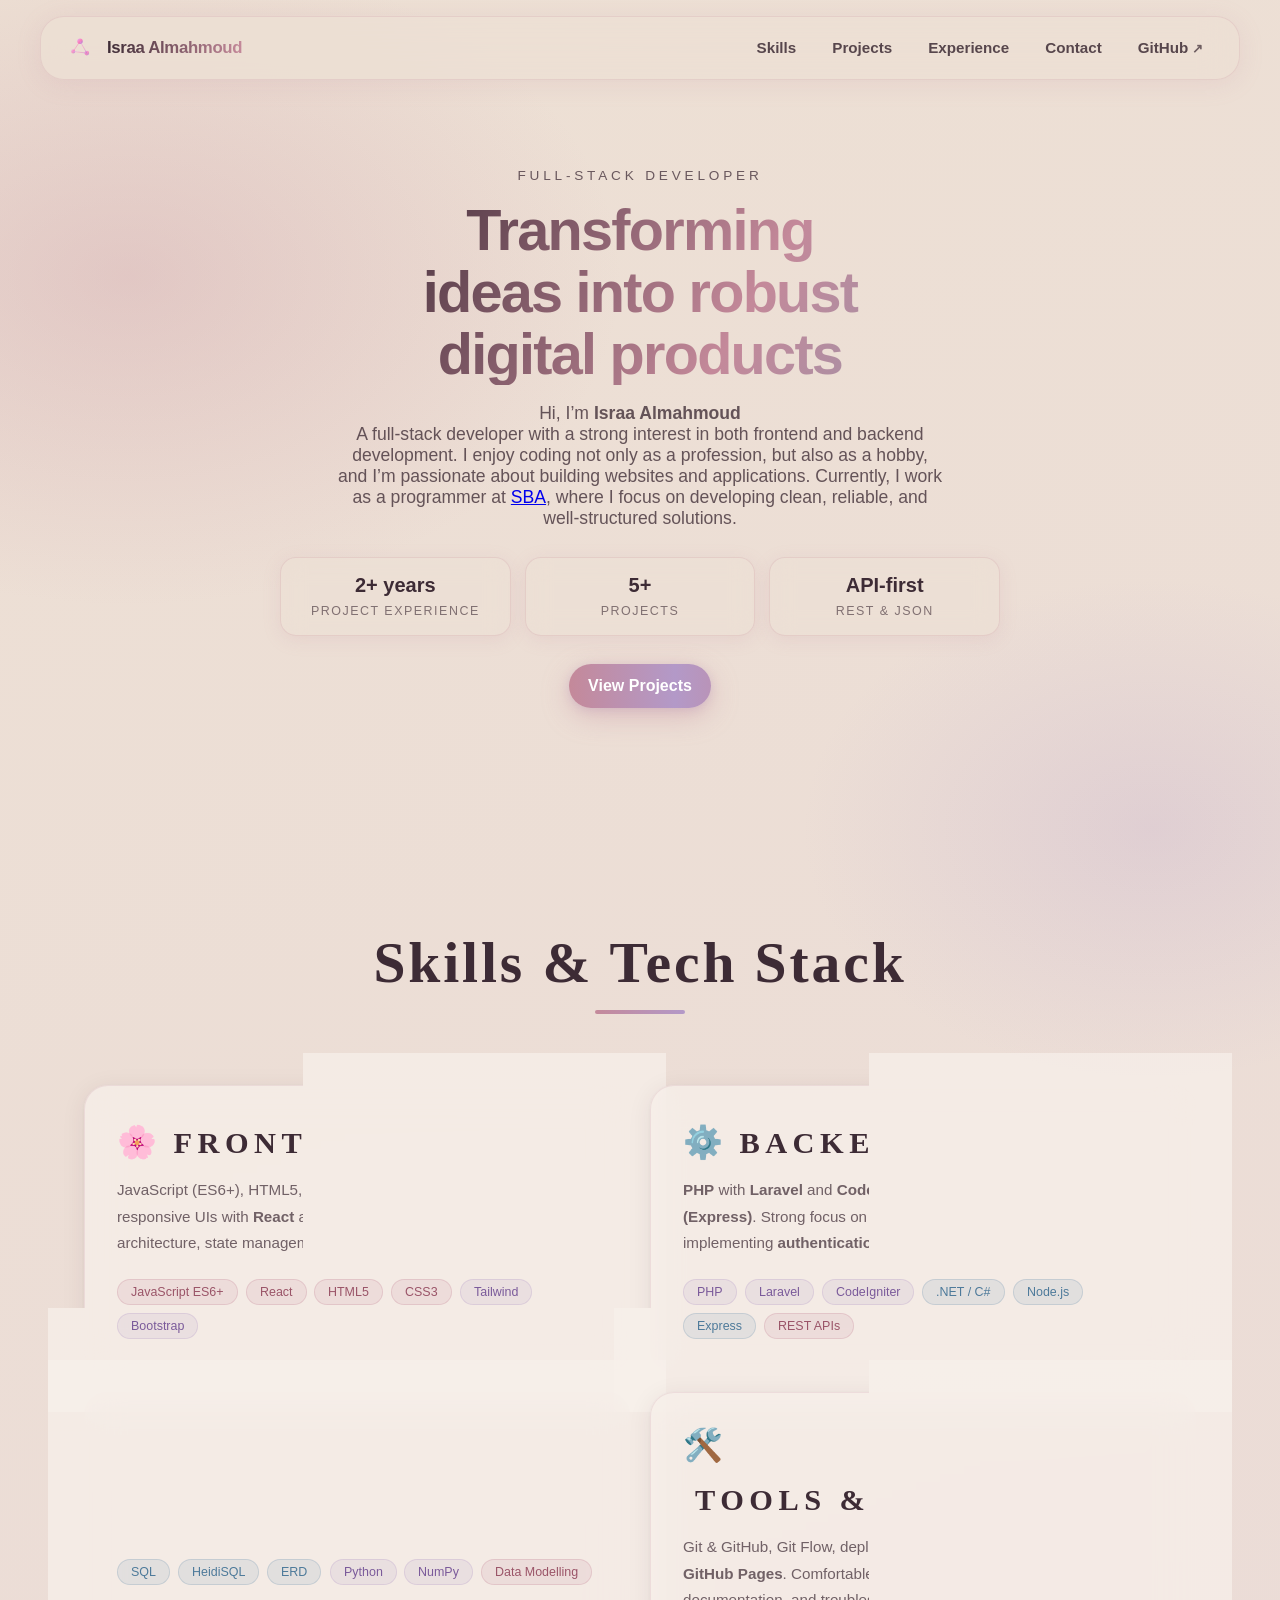
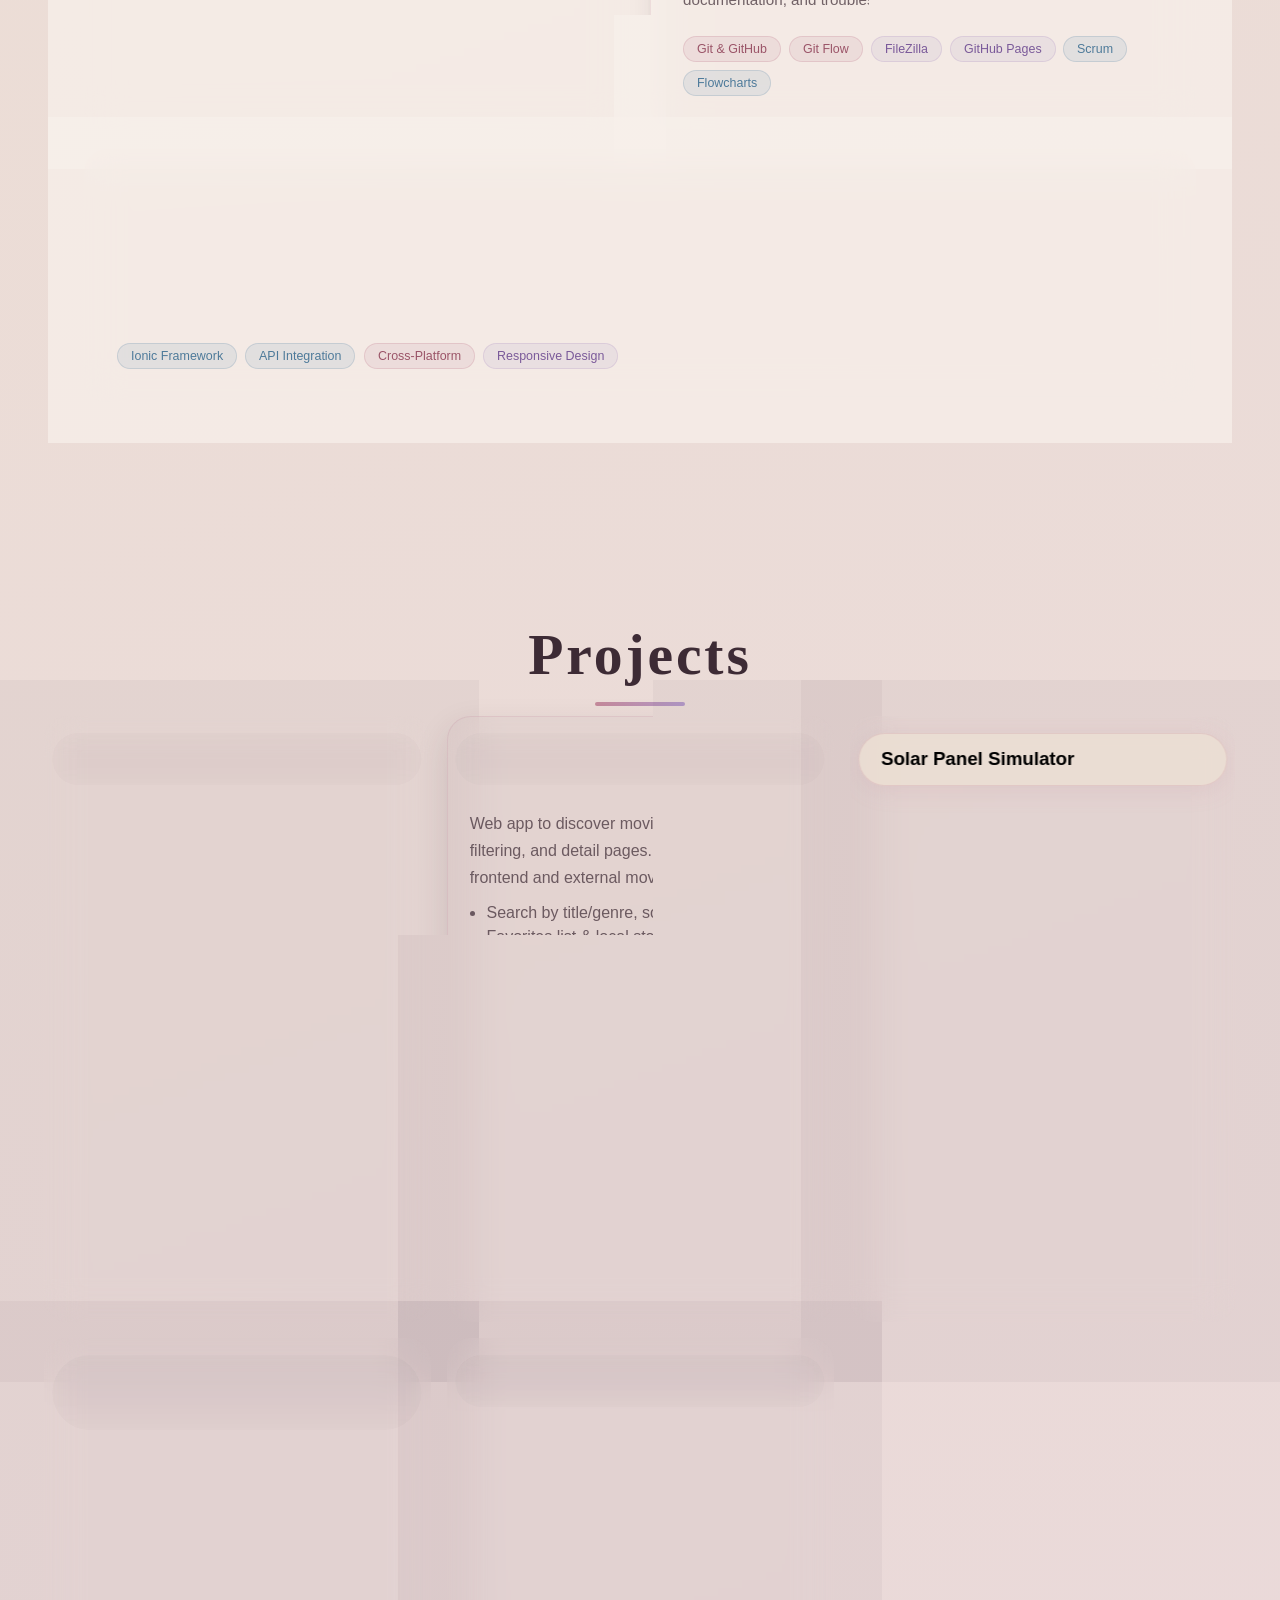
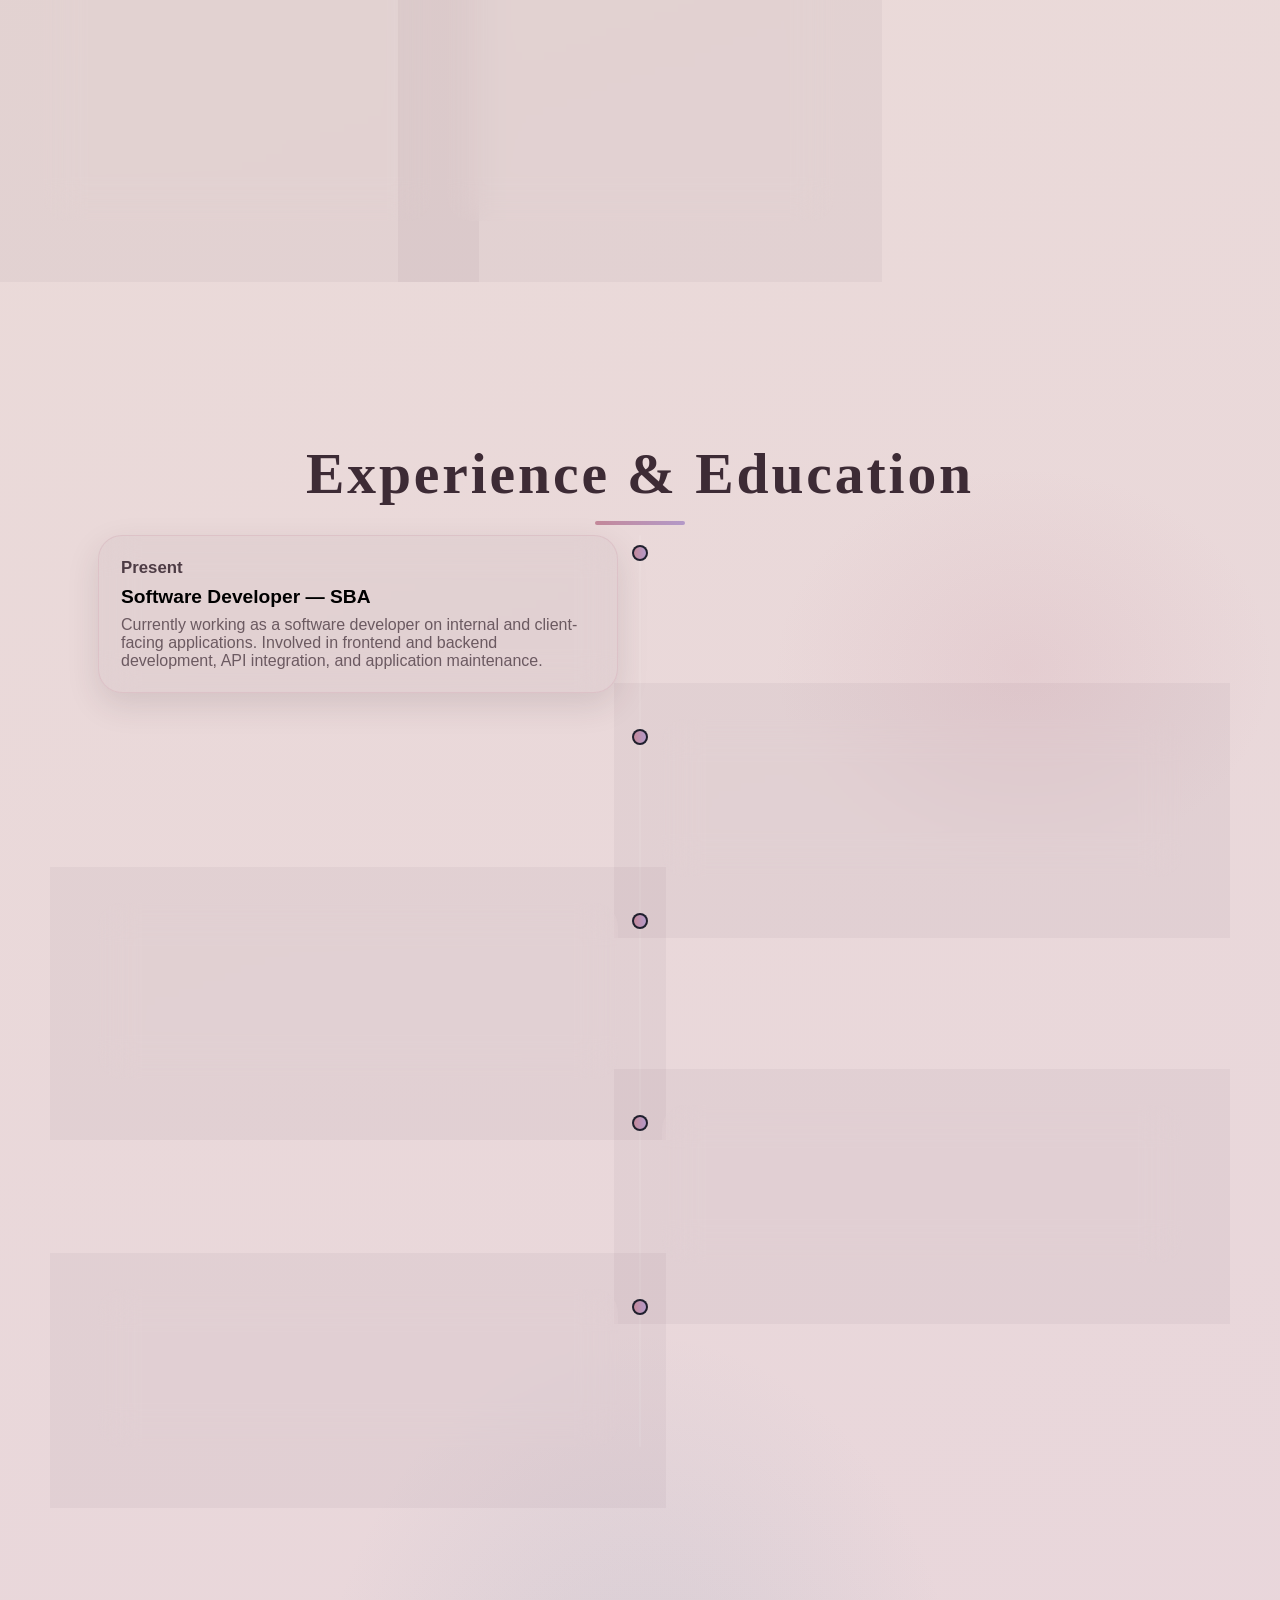
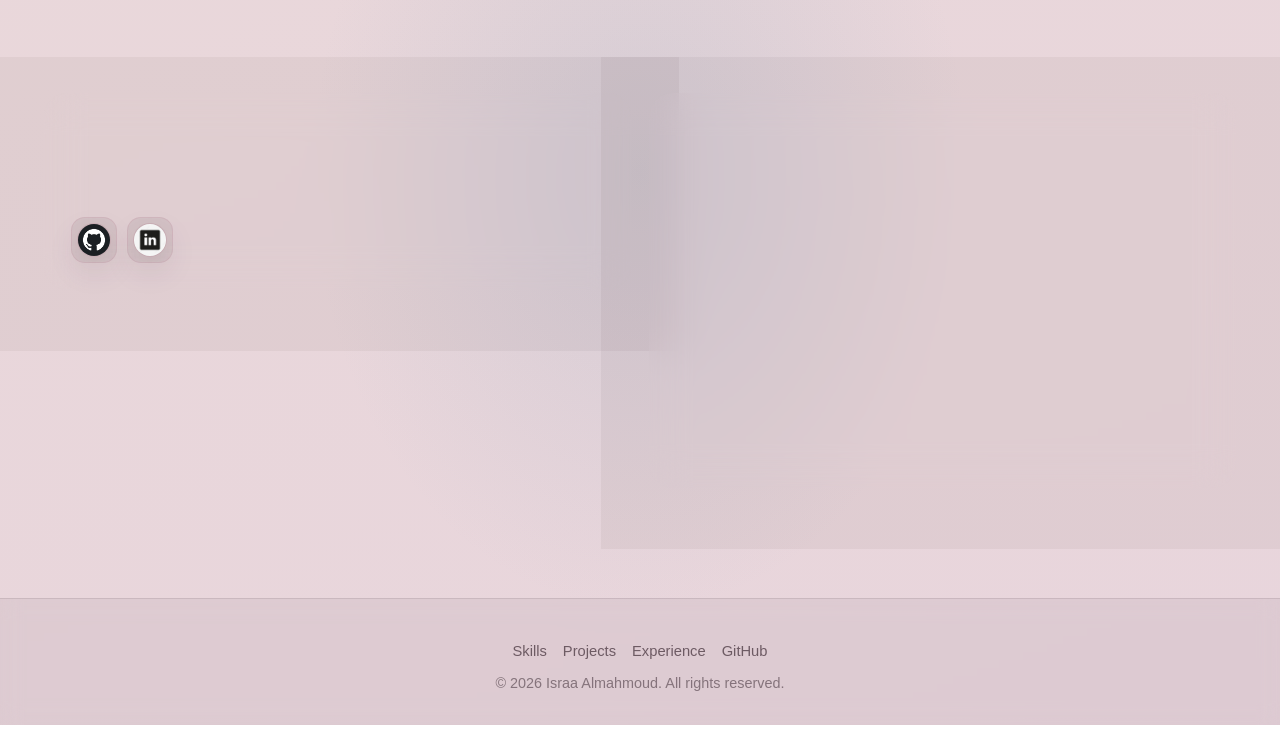
==== index.html @ 3bc42383 "Refactor code structure for improved readability and maintainability" ====
<!DOCTYPE html>
<html lang="en">

<head>
	<meta charset="UTF-8" />
	<meta name="viewport" content="width=device-width, initial-scale=1.0" />
	<title>Israa Almahmoud — Full‑Stack Developer</title>
	<link rel="preconnect" href="https://fonts.googleapis.com">
	<link rel="preconnect" href="https://fonts.gstatic.com" crossorigin>
	<link href="https://fonts.googleapis.com/css2?family=Inter:wght@300;400;500;600;700;800&display=swap"
		rel="stylesheet" />
	<!-- Reuse existing style and scripts -->
	<link href="style.css" rel="stylesheet" />
</head>

<body>
	<!-- Background effects from template -->
	<div class="neural-background"></div>
	<div class="geometric-shapes">
		<div class="shape"></div>
		<div class="shape"></div>
		<div class="shape"></div>
		<div class="shape"></div>
	</div>
	<div class="neural-lines">
		<div class="neural-line"></div>
		<div class="neural-line"></div>
		<div class="neural-line"></div>
	</div>

	<!-- Header -->
	<header class="glass">
		<nav>
			<a href="#home" class="logo">
				<svg class="logo-icon" viewBox="0 0 100 100" xmlns="http://www.w3.org/2000/svg" aria-hidden="true">
					<defs>
						<linearGradient id="logoGradient" x1="0%" y1="0%" x2="100%" y2="100%">
							<stop offset="0%" style="stop-color:#e0a3ff" />
							<stop offset="50%" style="stop-color:#ff69b4" />
							<stop offset="100%" style="stop-color:#9370db" />
						</linearGradient>
					</defs>
					<circle cx="50" cy="30" r="8" fill="url(#logoGradient)" opacity="0.8"></circle>
					<circle cx="30" cy="60" r="6" fill="url(#logoGradient)" opacity="0.6"></circle>
					<circle cx="70" cy="65" r="7" fill="url(#logoGradient)" opacity="0.7"></circle>
					<line x1="50" y1="30" x2="30" y2="60" stroke="url(#logoGradient)" stroke-width="2" opacity="0.6">
					</line>
					<line x1="50" y1="30" x2="70" y2="65" stroke="url(#logoGradient)" stroke-width="2" opacity="0.6">
					</line>
					<line x1="30" y1="60" x2="70" y2="65" stroke="url(#logoGradient)" stroke-width="2" opacity="0.6">
					</line>
				</svg>
				<span>Israa Almahmoud</span>
			</a>
			<ul class="nav-links">
				<li><a href="#skills">Skills</a></li>
				<li><a href="#projects">Projects</a></li>
				<li><a href="#experience">Experience</a></li>
				<li><a href="#contact">Contact</a></li>
				<li><a href="https://github.com/isravx0" target="_blank" class="external-link" rel="noopener">GitHub</a>
				</li>
			</ul>
			<div class="mobile-menu-toggle" aria-label="Open mobile navigation" role="button" tabindex="0">
				<div class="hamburger-line"></div>
				<div class="hamburger-line"></div>
				<div class="hamburger-line"></div>
			</div>
		</nav>
		<div class="mobile-nav" role="dialog" aria-label="Mobile navigation">
			<a href="#skills">Skills</a>
			<a href="#projects">Projects</a>
			<a href="#experience">Experience</a>
			<a href="#contact">Contact</a>
			<a href="https://github.com/isravx0" target="_blank" class="external-link" rel="noopener">GitHub</a>
		</div>
	</header>

	<!-- Hero -->
	<section class="hero" id="home">
		<div class="hero-content">
			<div class="hero-subtitle">Full‑Stack Developer</div>
			<h1>Transforming ideas into robust digital products</h1>
			<div class="hero-description">
				<p>
					Hi, I’m <strong>Israa Almahmoud</strong><br>
					A full-stack developer with a strong interest in both frontend and backend development.
					I enjoy coding not only as a profession, but also as a hobby, and I’m passionate about building
					websites and applications.
					Currently, I work as a programmer at
					<a href="https://site.sba.nl/" target="_blank" rel="noopener noreferrer">SBA</a>,
					where I focus on developing clean, reliable, and well-structured solutions.

				</p>
			</div>
			<div class="hero-stats" aria-label="Key stats">
				<div class="hero-stat">
					<span class="hero-stat-number">2+ years</span>
					<span class="hero-stat-label">Project experience</span>
				</div>
				<div class="hero-stat">
					<span class="hero-stat-number">5+</span>
					<span class="hero-stat-label">Projects</span>
				</div>
				<div class="hero-stat">
					<span class="hero-stat-number">API‑first</span>
					<span class="hero-stat-label">REST & JSON</span>
				</div>
			</div>
			<div class="cta-buttons">
				<a href="#projects" class="cta-button">View Projects</a>
			</div>
		</div>
	</section>

	<!-- Skills -->
	<section class="features" id="skills">
		<div class="features-container">
			<h2 class="section-title">Skills & Tech Stack</em></h2>
			<span class="title-line"></span>

			<div class="skills-grid">
				<!-- Frontend -->
				<div class="skill-card span-6 card-rose">
					<div class="card-icon">🌸</div>
					<h3 class="card-label label-rose">Frontend</h3>
					<p>
						JavaScript (ES6+), HTML5, CSS3, <strong>Tailwind</strong>, <strong>Bootstrap</strong>.
						Building responsive UIs with <strong>React</strong> and working with component-based architecture,
						state management, accessibility, and performance.
					</p>
					<div class="tags">
						<span class="tag tag-rose">JavaScript ES6+</span>
						<span class="tag tag-rose">React</span>
						<span class="tag tag-rose">HTML5</span>
						<span class="tag tag-rose">CSS3</span>
						<span class="tag tag-orchid">Tailwind</span>
						<span class="tag tag-orchid">Bootstrap</span>
					</div>
				</div>

				<!-- Backend -->
				<div class="skill-card span-6 card-orchid">
					<div class="card-icon">⚙️</div>
					<h3 class="card-label label-orchid">Backend</h3>
					<p>
						<strong>PHP</strong> with <strong>Laravel</strong> and <strong>CodeIgniter</strong>, plus <strong>.NET / C#</strong> and <strong>Node.js (Express)</strong>.
						Strong focus on <strong>OOP</strong>, building <strong>REST APIs</strong>, and implementing
						<strong>authentication & authorization</strong>.
					</p>
					<div class="tags">
						<span class="tag tag-orchid">PHP</span>
						<span class="tag tag-orchid">Laravel</span>
						<span class="tag tag-orchid">CodeIgniter</span>
						<span class="tag tag-denim">.NET / C#</span>
						<span class="tag tag-denim">Node.js</span>
						<span class="tag tag-denim">Express</span>
						<span class="tag tag-rose">REST APIs</span>
					</div>
				</div>

				<!-- Data & Databases -->
				<div class="skill-card span-6 card-denim">
					<div class="card-icon">🗄️</div>
					<h3 class="card-label label-denim">Data & Databases</h3>
					<p>
						<strong>SQL</strong> (with HeidiSQL), database design, migrations, and <strong>data modeling</strong>
						(including <strong>ERD</strong>). Data analysis using <strong>Python</strong> and <strong>NumPy</strong>.
					</p>
					<div class="tags">
						<span class="tag tag-denim">SQL</span>
						<span class="tag tag-denim">HeidiSQL</span>
						<span class="tag tag-denim">ERD</span>
						<span class="tag tag-orchid">Python</span>
						<span class="tag tag-orchid">NumPy</span>
						<span class="tag tag-rose">Data Modelling</span>
					</div>
				</div>

				<!-- Tools & Workflow -->
				<div class="skill-card span-6 card-mix">
					<div class="card-icon">🛠️</div>
					<h3 class="card-label label-mix">Tools & Workflow</h3>
					<p>
						Git & GitHub, Git Flow, deployment with <strong>FileZilla</strong>, and hosting via <strong>GitHub Pages</strong>.
						Comfortable with <strong>Scrum</strong>, creating <strong>flowcharts</strong>, documentation, and troubleshooting.
					</p>
					<div class="tags">
						<span class="tag tag-rose">Git & GitHub</span>
						<span class="tag tag-rose">Git Flow</span>
						<span class="tag tag-orchid">FileZilla</span>
						<span class="tag tag-orchid">GitHub Pages</span>
						<span class="tag tag-denim">Scrum</span>
						<span class="tag tag-denim">Flowcharts</span>
					</div>
				</div>

				<!-- Mobile — full width -->
				<div class="skill-card wide">
					<div class="card-stripe"></div>
					<div class="wide-inner">
						<div class="wide-text">
							<div class="card-icon">📱</div>
							<h3 class="card-label label-teal">Mobile</h3>
							<p>Delivering smooth, responsive mobile experiences with Ionic — bridging web technologies
								to native-feeling apps with full API integration.</p>
							<div class="tags">
								<span class="tag tag-denim">Ionic Framework</span>
								<span class="tag tag-denim">API Integration</span>
								<span class="tag tag-rose">Cross-Platform</span>
								<span class="tag tag-orchid">Responsive Design</span>
							</div>
						</div>
						<div class="wide-visual">
							<div class="platform-badge"><span>📱</span>iOS</div>
							<div class="platform-badge"><span>🤖</span>Android</div>
							<div class="platform-badge"><span>🌐</span>Web</div>
						</div>
					</div>
				</div>
			</div>
		</div>
	</section>


	<!-- Projects -->
	<section class="projects" id="projects">
		<h2 class="section-title">Projects</h2>

		<div class="projects-grid">
			<!-- Personal Finance Tracker Application -->
			<article class="project-card glass">
				<header class="project-header">
					<h3 class="project-title">Mintly – Personal Finance Tracker</h3>
				</header>

				<p class="project-summary">
					Full-stack personal finance web application that helps users track income and expenses, analyze
					financial behavior, and visualize insights through interactive dashboards.
				</p>

				<ul class="project-highlights">
					<li>Financial analysis engine calculating expenses, savings, and balance with smart advice</li>
					<li>Interactive dashboard with charts (income vs expenses, breakdowns, trends)</li>
					<li>Transaction tracking system for real-time income and expense management</li>
					<li>History view with filtering and financial summaries</li>
				</ul>

				<div class="project-tech">
					<span>Vue.js</span>
					<span>Bootstrap</span>
					<span>CodeIgniter 4</span>
					<span>PHP</span>
					<span>MySQL</span>
				</div>

				<div class="project-actions">
					<a class="btn" href="https://github.com/isravx0/Personal-finance-tracker-backend" target="_blank"
						rel="noopener">View Backend on GitHub</a>
					<a class="btn" href="https://github.com/isravx0/Personal-finance-tracker-frontend" target="_blank"
						rel="noopener">View Frontend on GitHub</a>
				</div>
			</article>
			<!-- Movies Application -->
			<article class="project-card glass">
				<header class="project-header">
					<h3 class="project-title">Movies Application</h3>
				</header>
				<p class="project-summary">
					Web app to discover movies with search, filtering, and detail pages. Built with a modern frontend
					and external movie API.
				</p>
				<ul class="project-highlights">
					<li>Search by title/genre, sort by popularity/year</li>
					<li>Favorites list & local storage</li>
					<li>Responsive design and fast client‑side routing</li>
				</ul>
				<div class="project-tech">
					<span>React</span><span>Vue
						(variant)</span><span>JavaScript</span><span>CSS/Bootstrap</span><span>REST API</span>
				</div>
				<div class="project-actions">
					<a class="btn" href="https://github.com/isravx0/movie-application" target="_blank"
						rel="noopener">View on GitHub</a>
				</div>
			</article>

			<!-- Solar Panel Simulator -->
			<article class="project-card glass">
				<header class="project-header">
					<h3 class="project-title">Solar Panel Simulator</h3>
				</header>
				<p class="project-summary">
					Simulation tool estimating solar energy output and consumption based on number of panels, tilt
					angle, and location. Provides yearly estimation and break‑even point.
				</p>
				<ul class="project-highlights">
					<li>Interactive input & real‑time calculation</li>
					<li>Charts with monthly output</li>
					<li>Export results to CSV</li>
				</ul>
				<div class="project-tech">
					<span>Laravel</span><span>PHP</span><span>MySQL</span><span>Charting</span><span>REST API</span>
				</div>
				<div class="project-actions">
					<a class="btn" href="https://github.com/isravx0/solar-simulator" target="_blank" rel="noopener">View
						on GitHub</a>
				</div>
				<p class="project-note"><strong>Note:</strong> this is an estimation (not 100% accurate).</p>
			</article>

			<!-- Ionic To-Do & Habits (EN/NL/AR) — In progress -->
			<article class="project-card glass">
				<header class="project-header">
					<h3 class="project-title">Ionic To-Do & Habits App (EN/NL/AR) — In progress</h3>
				</header>

				<p class="project-summary">
					<strong>EN:</strong> A mobile app to manage tasks and build habits, with multilingual support
					(English, Dutch, Arabic). <em>Still under development.</em><br>
					<strong>NL:</strong> Een mobiele app om taken te beheren en gewoontes op te bouwen, met meertalige
					ondersteuning (Engels, Nederlands, Arabisch). <em>Nog in ontwikkeling.</em>
				</p>

				<ul class="project-highlights">
					<li>To-do lists + habit tracking</li>
					<li>Multilingual UI (EN / NL / AR)</li>
					<li>Clean, mobile-first UX (work in progress)</li>
				</ul>

				<div class="project-tech">
					<span>Ionic</span><span>TypeScript</span><span>i18n</span><span>Mobile</span>
				</div>

				<div class="project-actions">
					<a class="btn" href="https://github.com/isravx0/daily-tasks" target="_blank"
						rel="noopener">Repository</a>
				</div>
			</article>


			<!-- More Work -->
			<article class="project-card glass">
				<header class="project-header">
					<h3 class="project-title">More Projects</h3>
				</header>
				<p class="project-summary">Check out additional repositories, experiments, and proof‑of‑concepts.</p>
				<div class="project-actions">
					<a class="btn" href="https://github.com/isravx0" target="_blank" rel="noopener">Visit my GitHub</a>
				</div>
			</article>
		</div>
	</section>

	<!-- Experience & Education -->
	<section class="timeline" id="experience">
		<h2 class="section-title">Experience & Education</h2>

		<div class="timeline-container">
			<div class="timeline-line"></div>

			<!-- Current job -->
			<div class="timeline-item">
				<div class="timeline-content glass">
					<div class="timeline-year">Present</div>
					<h4>Software Developer — SBA</h4>
					<p>
						Currently working as a software developer on internal and client-facing applications.
						Involved in frontend and backend development, API integration, and application maintenance.
					</p>
				</div>
				<div class="timeline-dot"></div>
			</div>

			<!-- Current study -->
			<div class="timeline-item">
				<div class="timeline-content glass">
					<div class="timeline-year">2025 — Present</div>
					<h4>Business IT & Management (BIM)</h4>
					<p>
						First-year student at a University of Applied Sciences in Rotterdam.
						Focused on IT strategy, business processes, data, and stakeholder management.
					</p>
				</div>
				<div class="timeline-dot"></div>
			</div>

			<!-- MBO education -->
			<div class="timeline-item">
				<div class="timeline-content glass">
					<div class="timeline-year">Secondary Vocational Education (MBO)</div>
					<h4>Software Development</h4>
					<p>
						Completed a Secondary Vocational Education (MBO) program in Software Development.
						Developed a strong foundation in programming, databases, object-oriented development,
						and web technologies.
					</p>
				</div>
				<div class="timeline-dot"></div>
			</div>

			<!-- Graduation internship during MBO -->
			<div class="timeline-item">
				<div class="timeline-content glass">
					<div class="timeline-year">Graduation Internship (MBO)</div>
					<h4>Software Developer — SBA</h4>
					<p>
						Graduation internship completed as part of the MBO program.
						Focused on full-stack development, including requirements analysis,
						data modeling, implementation, and delivery.
					</p>
				</div>
				<div class="timeline-dot"></div>
			</div>

			<!-- Internship during MBO -->
			<div class="timeline-item">
				<div class="timeline-content glass">
					<div class="timeline-year">Internship (MBO)</div>
					<h4>Software Developer — The Do Good Only Company</h4>
					<p>
						Internship completed as part of the MBO program.
						Worked on web development tasks across frontend and backend,
						while gaining experience with agile workflows and team collaboration.
					</p>
				</div>
				<div class="timeline-dot"></div>
			</div>

		</div>
	</section>




	<!-- Contact -->
	<section class="contact" id="contact">
		<div class="contact-container">
			<div class="contact-info glass">
				<h3>Get in Touch</h3>
				<p>
					Questions or inquiries? You can reach me via the form or through the following channels:
				</p>
				<div class="social-links">
					<a href="https://github.com/isravx0" target="_blank" rel="noopener" class="glass"
						aria-label="GitHub">
						<img class="logo-icon glass" src="images/github.png" alt="GitHub" />
					</a>
					<a href="https://www.linkedin.com/in/israa-almahmoud/" target="_blank" rel="noopener" class="glass"
						aria-label="LinkedIn">
						<img class="logo-icon glass" src="images/linkedin.jpg" alt="LinkedIn" />
					</a>
				</div>
			</div>

			<form id="contact-form" class="contact-form glass" action="https://formspree.io/f/mnngnoqn" method="POST">
				<div class="form-group">
					<input type="text" name="name" placeholder="Name" required />
				</div>
				<div class="form-group">
					<input type="email" name="email" placeholder="Email" required />
				</div>
				<div class="form-group">
					<input type="text" name="subject" placeholder="Subject" required />
				</div>
				<div class="form-group">
					<textarea name="message" rows="5" placeholder="Message" required></textarea>
				</div>

				<!-- Hidden field for custom subject -->
				<input type="hidden" name="_subject" value="New message from portfolio site" />

				<button type="submit" class="submit-btn">SEND MESSAGE</button>
			</form>
		</div>
	</section>

	<footer>
		<div class="footer-content">
			<div class="footer-links">
				<a href="#skills">Skills</a>
				<a href="#projects">Projects</a>
				<a href="#experience">Experience</a>
				<a href="https://github.com/isravx0" target="_blank" rel="noopener">GitHub</a>
			</div>
			<div class="footer-copyright">
				<p>&copy; <span id="year"></span> Israa Almahmoud. All rights reserved.</p>
			</div>
		</div>
	</footer>

	<script>
		// current year in footer
		document.addEventListener('DOMContentLoaded', () => {
			const y = document.getElementById('year');
			if (y) y.textContent = new Date().getFullYear();
		});

	</script>
	<script src="scripts.js"></script>
</body>

</html>
---- style.css ----
:root {
	--bg: #EDE0D4;
	--bg-2: #E8C9C1;
	--surface: rgba(61, 43, 53, .05);
	--surface-2: rgba(61, 43, 53, .08);
	--border: rgba(61, 43, 53, .14);

	--text: #3D2B35;
	--muted: #7A6870;

	--brand: #C4899A;
	/* Muted Rose */
	--brand-2: #B399C8;
	/* Soft Orchid */
	--accent: #7A9BB5;
	/* Soft Denim */

	/* Responsive radii */
	--radius: clamp(14px, 2vw, 18px);
	--radius-lg: clamp(18px, 2.6vw, 24px);

	--shadow: 0 18px 60px rgba(61, 43, 53, .18);
	--shadow-soft: 0 12px 32px rgba(61, 43, 53, .13);

	--max: 1200px;

	/* Responsive layout helpers */
	--pad: clamp(16px, 3vw, 24px);
	--section-y: clamp(72px, 10vw, 110px);
	--header-h: clamp(64px, 9vw, 86px);
}

/* Reset */
* {
	margin: 0;
	padding: 0;
	box-sizing: border-box;
}

html {
	scroll-behavior: smooth;
}

/* Turn off the heavy background effects (keep elements but hide them) */
.neural-background,
.geometric-shapes,
.neural-lines {
	display: none !important;
}

/* Focus */
:focus-visible {
	outline: 2px solid rgba(122, 155, 181, .9);
	outline-offset: 3px;
	border-radius: 10px;
}

/* Selection */
::selection {
	background: rgba(122, 155, 181, .22);
}

/* Utilities */
.section-title {
	text-align: center;
	font-size: clamp(2rem, 4.5vw, 3rem);
	line-height: 1.15;
	letter-spacing: -0.02em;
	margin: 0 auto clamp(34px, 6vw, 56px);
	color: var(--text);
	max-width: 24ch;
}

.section-title::after {
	content: "";
	display: block;
	width: 72px;
	height: 3px;
	border-radius: 999px;
	margin: 14px auto 0;
	background: linear-gradient(90deg, var(--brand), var(--brand-2));
	opacity: .9;
}

/* Glass -> calmer */
.glass {
	background: var(--surface);
	border: 1px solid var(--border);
	border-radius: var(--radius-lg);
	box-shadow: var(--shadow-soft);
	backdrop-filter: blur(14px);
}

.glass-strong {
	background: var(--surface-2);
	border: 1px solid rgba(255, 255, 255, .16);
	border-radius: var(--radius-lg);
	box-shadow: var(--shadow);
	backdrop-filter: blur(18px);
}

/* Header */
header {
	position: fixed;
	top: 16px;
	left: 50%;
	transform: translateX(-50%);
	z-index: 100;
	width: min(96%, var(--max));
	padding: clamp(10px, 2vw, 14px) clamp(12px, 3vw, 22px);
	border-radius: 999px;
	background: rgba(237, 224, 212, .82);
	border: 1px solid rgba(61, 43, 53, .12);
	backdrop-filter: blur(16px);
	box-shadow: 0 10px 30px rgba(61, 43, 53, .13);
	transition: transform .2s ease, background .2s ease, border-color .2s ease;
}

header.scrolled {
	background: rgba(237, 224, 212, .92);
	border-color: rgba(255, 255, 255, .14);
}

nav {
	display: flex;
	align-items: center;
	justify-content: space-between;
	gap: 16px;
}

.logo {
	display: flex;
	align-items: center;
	gap: 10px;
	text-decoration: none;
	color: var(--text);
	font-weight: 800;
	letter-spacing: -0.02em;
	font-size: 1.05rem;

	min-width: 0;
	max-width: 60vw;
}

.logo span {
	background: linear-gradient(90deg, var(--text), rgba(61, 43, 53, .82));
	-webkit-background-clip: text;
	background-clip: text;
	-webkit-text-fill-color: transparent;

	display: inline-block;
	max-width: 52vw;
	overflow: hidden;
	text-overflow: ellipsis;
	white-space: nowrap;
}

.logo-icon {
	width: 34px;
	height: 34px;
	filter: none;
}

/* Desktop nav */
.nav-links {
	list-style: none;
	display: flex;
	align-items: center;
	gap: 8px;
}

.nav-links a {
	text-decoration: none;
	color: rgba(61, 43, 53, .85);
	font-weight: 600;
	font-size: .95rem;
	padding: 10px 14px;
	border-radius: 999px;
	transition: background .18s ease, color .18s ease, transform .18s ease;
}

.nav-links a:hover {
	background: rgba(61, 43, 53, .05);
	color: var(--text);
	transform: translateY(-1px);
}

.nav-links a.active {
	background: rgba(196, 137, 154, .22);
	color: var(--text);
	border: 1px solid rgba(196, 137, 154, .22);
}

.nav-links a.external-link::after {
	content: " ↗";
	font-size: .85em;
	opacity: .85;
}

/* Mobile menu */
.mobile-menu-toggle {
	display: none;
	flex-direction: column;
	gap: 5px;
	cursor: pointer;
	padding: 10px;
	border-radius: 12px;
	background: rgba(61, 43, 53, .05);
	border: 1px solid rgba(61, 43, 53, .12);
}

.hamburger-line {
	width: 24px;
	height: 2px;
	border-radius: 999px;
	background: rgba(61, 43, 53, .9);
	transition: transform .2s ease, opacity .2s ease;
}

.mobile-menu-toggle.active .hamburger-line:nth-child(1) {
	transform: rotate(45deg) translate(6px, 6px);
}

.mobile-menu-toggle.active .hamburger-line:nth-child(2) {
	opacity: 0;
}

.mobile-menu-toggle.active .hamburger-line:nth-child(3) {
	transform: rotate(-45deg) translate(6px, -6px);
}

.mobile-nav {
	position: fixed;
	top: calc(var(--header-h) + 26px);
	left: 50%;
	transform: translateX(-50%);
	width: min(92%, 420px);
	display: none;
	flex-direction: column;
	gap: 10px;
	padding: 16px;
	background: rgba(237, 224, 212, .95);
	border: 1px solid rgba(255, 255, 255, .12);
	border-radius: 18px;
	box-shadow: var(--shadow);
	backdrop-filter: blur(18px);

	max-height: calc(100vh - (var(--header-h) + 46px));
	overflow: auto;
}

.mobile-nav.active {
	display: flex;
}

.mobile-nav a {
	text-decoration: none;
	color: rgba(61, 43, 53, .9);
	font-weight: 650;
	padding: 12px 14px;
	border-radius: 14px;
	background: rgba(61, 43, 53, .04);
	border: 1px solid rgba(61, 43, 53, .07);
}

.mobile-nav a:hover {
	background: rgba(61, 43, 53, .07);
}

.mobile-nav a.active {
	background: rgba(196, 137, 154, .18);
	border-color: rgba(196, 137, 154, .22);
}

/* Hero */
.hero {
	min-height: min(92vh, 820px);
	display: flex;
	align-items: center;
	justify-content: center;
	text-align: center;
	padding: calc(var(--header-h) + 28px) var(--pad) clamp(44px, 6vw, 60px);
}

.hero-content {
	max-width: 980px;
	margin: 0 auto;
	padding: 0;
}

.hero-subtitle {
	display: inline-block;
	font-size: .85rem;
	letter-spacing: .28em;
	text-transform: uppercase;
	color: rgba(61, 43, 53, .75);
	margin-bottom: 16px;
}

.hero-subtitle::before,
.hero-subtitle::after {
	display: none;
}

.hero h1 {
	font-size: clamp(2.1rem, 6vw, 3.6rem);
	line-height: 1.08;
	letter-spacing: -0.03em;
	margin-bottom: 18px;
	background: linear-gradient(90deg, var(--text), rgba(61, 43, 53, .78));
	-webkit-background-clip: text;
	background-clip: text;
	-webkit-text-fill-color: transparent;
}

.hero-description {
	max-width: 68ch;
	margin: 0 auto 28px;
}

.hero-description p {
	color: rgba(61, 43, 53, .78);
	font-size: clamp(1rem, 1.6vw, 1.1rem);
	font-weight: 400;
}

.hero-stats {
	display: grid;
	grid-template-columns: repeat(auto-fit, minmax(min(180px, 100%), 1fr));
	gap: 14px;
	max-width: 720px;
	margin: 26px auto 28px;
}

.hero-stat {
	padding: 16px 14px;
	border-radius: 16px;
	background: rgba(61, 43, 53, .04);
	border: 1px solid rgba(61, 43, 53, .12);
}

.hero-stat-number {
	display: block;
	font-size: 1.2rem;
	font-weight: 800;
	color: var(--text);
	margin-bottom: 4px;
}

.hero-stat-label {
	font-size: .78rem;
	letter-spacing: .12em;
	text-transform: uppercase;
	color: rgba(61, 43, 53, .62);
}

.cta-buttons {
	display: flex;
	justify-content: center;
	gap: clamp(10px, 2.2vw, 12px);
	flex-wrap: wrap;
	margin-top: 10px;
}

/* Buttons */
.cta-button,
.btn {
	display: inline-flex;
	align-items: center;
	justify-content: center;
	gap: .5rem;
	padding: clamp(11px, 2.2vw, 12px) clamp(14px, 3vw, 18px);
	border-radius: 999px;
	text-decoration: none;
	font-weight: 750;
	font-size: clamp(.92rem, 1.6vw, 1rem);
	transition: transform .18s ease, background .18s ease, border-color .18s ease, box-shadow .18s ease;
	border: 1px solid transparent;
}

.cta-button {
	background: linear-gradient(90deg, var(--brand), var(--brand-2));
	color: #fff;
	box-shadow: 0 12px 26px rgba(196, 137, 154, .18);
}

.cta-button:hover {
	transform: translateY(-2px);
	box-shadow: 0 18px 34px rgba(196, 137, 154, .25);
}

.cta-button.secondary {
	background: transparent;
	color: rgba(61, 43, 53, .92);
	border-color: rgba(255, 255, 255, .18);
}

.cta-button.secondary:hover {
	transform: translateY(-2px);
	background: rgba(61, 43, 53, .05);
	border-color: rgba(255, 255, 255, .22);
}

/* Sections spacing */
.features,
.projects,
.timeline,
.contact {
	padding: var(--section-y) 0;
	scroll-margin-top: calc(var(--header-h) + 40px);
}

/* Containers (consistent padding) */
.features-container {
	width: min(100%, calc(var(--max) + 40px));
	margin: 0 auto;
	padding: 0 var(--pad);
}

.projects-grid {
	width: min(100%, calc(var(--max) + 40px));
	margin: 0 auto;
	padding: 0 var(--pad);
}

.timeline-container {
	width: min(100%, calc(var(--max) + 40px));
	margin: 0 auto;
	padding: 0 var(--pad);
	position: relative;
}

.contact-container {
	width: min(100%, calc(var(--max) + 40px));
	margin: 0 auto;
	padding: 0 var(--pad);
	display: grid;
	grid-template-columns: 1fr 1fr;
	gap: 18px;
	align-items: start;
}

.diagonal-grid {
	display: flex;
	flex-direction: column;
	gap: 22px;
}

/* Features */
.feature-row {
	display: grid;
	grid-template-columns: 1.1fr .9fr;
	gap: clamp(14px, 2.5vw, 18px);
	align-items: stretch;
}

.feature-row:nth-child(even) {
	grid-template-columns: .9fr 1.1fr;
}

.feature-content {
	padding: clamp(18px, 3vw, 26px);
	transform: none;
}

.feature-content:hover {
	transform: none;
	box-shadow: var(--shadow-soft);
}

.feature-icon {
	font-size: 2.2rem;
	margin-bottom: 12px;
	color: var(--text);
	-webkit-text-fill-color: initial;
	background: none;
}

.feature-content h3 {
	font-size: 1.45rem;
	margin-bottom: 10px;
	color: var(--text);
}

.feature-content p {
	color: rgba(61, 43, 53, .74);
	font-size: 1.02rem;
}

.feature-visual {
	border-radius: var(--radius-lg);
	overflow: hidden;
	min-height: 240px;
	background-size: cover;
	background-position: center;
	border: 1px solid rgba(61, 43, 53, .12);
}

.feature-visual::before {
	display: none;
}

/* Projects */
.projects {
	position: relative;
}

.projects-grid {
	display: grid;
	grid-template-columns: repeat(12, 1fr);
	gap: 16px;
}

.project-card {
	grid-column: span 12;
	overflow: hidden;
	padding: clamp(18px, 3vw, 22px);
	border-radius: var(--radius-lg);
	background: rgba(61, 43, 53, .04);
	border: 1px solid rgba(61, 43, 53, .12);
	box-shadow: var(--shadow-soft);
	transition: transform .18s ease, border-color .18s ease, box-shadow .18s ease;
}

.project-card:hover {
	transform: translateY(-4px);
	border-color: rgba(196, 137, 154, .22);
	box-shadow: var(--shadow);
}

@media (min-width: 720px) {
	.project-card {
		grid-column: span 6;
	}
}

@media (min-width: 1024px) {
	.project-card {
		grid-column: span 4;
	}
}

.project-header {
	flex-wrap: wrap;
	align-items: flex-start;
	gap: 10px 10px;
	min-width: 0;
}

.project-icon {
	font-size: 1.6rem;
}

.project-title {
	flex: 1 1 auto;
	min-width: 0;
	/* KEY for flex overflow */
	overflow-wrap: anywhere;
	/* breaks long words/strings */
	word-break: normal;
	hyphens: auto;
	line-height: 1.2;
}

.project-summary {
	margin: 10px 0 12px;
	margin-top: clamp(10px, 3vw, 16px);
	color: rgba(61, 43, 53, .72);
	line-height: 1.7;
	padding-top: 55px;
}

.project-highlights {
	margin: 0 0 12px 1.05rem;
	color: rgba(61, 43, 53, .74);
	display: grid;
	gap: 6px;
}

.project-tech {
	display: flex;
	flex-wrap: wrap;
	gap: 8px;
	margin: 10px 0 14px;
}

.project-tech span {
	font-size: .78rem;
	padding: 6px 10px;
	border-radius: 999px;
	background: rgba(196, 137, 154, .12);
	border: 1px solid rgba(196, 137, 154, .22);
	color: rgba(61, 43, 53, .86);
}

.project-actions {
	display: flex;
	gap: 10px;
	flex-wrap: wrap;
}

.btn {
	background: rgba(61, 43, 53, .05);
	border: 1px solid rgba(255, 255, 255, .12);
	color: rgba(61, 43, 53, .92);
	box-shadow: none;
}

.btn:hover {
	transform: translateY(-2px);
	background: rgba(61, 43, 53, .07);
	border-color: rgba(255, 255, 255, .16);
}

.project-note {
	margin-top: 10px;
	color: rgba(61, 43, 53, .62);
	font-size: .92rem;
}

/* Timeline */
.timeline-line {
	position: absolute;
	left: 50%;
	top: 0;
	bottom: 0;
	width: 2px;
	transform: translateX(-50%);
	background: rgba(255, 255, 255, .10);
	border-radius: 999px;
	box-shadow: none;
}

.timeline-item {
	display: flex;
	justify-content: flex-end;
	padding-right: 54px;
	position: relative;
	margin-bottom: 26px;
}

.timeline-item:nth-child(even) {
	justify-content: flex-start;
	padding-left: 54px;
	padding-right: 0;
}

.timeline-dot {
	position: absolute;
	left: 50%;
	top: 10px;
	transform: translateX(-50%);
	width: 12px;
	height: 12px;
	border-radius: 50%;
	background: linear-gradient(90deg, var(--brand), var(--brand-2));
	border: 2px solid rgba(15, 19, 32, .9);
	box-shadow: none;
}

.timeline-content {
	max-width: min(520px, 100%);
	padding: clamp(18px, 3vw, 22px);
	border-radius: var(--radius-lg);
	background: rgba(61, 43, 53, .04);
	border: 1px solid rgba(61, 43, 53, .12);
	transform: none;
}

.timeline-item:nth-child(even) .timeline-content {
	transform: none;
}

.timeline-content:hover {
	transform: none;
	box-shadow: var(--shadow-soft);
}

.timeline-year {
	font-size: 1.05rem;
	font-weight: 850;
	color: rgba(61, 43, 53, .9);
	margin-bottom: 8px;
}

.timeline-content h4 {
	font-size: 1.2rem;
	margin-bottom: 8px;
}

.timeline-content p {
	color: rgba(61, 43, 53, .74);
}

/* Contact */
.contact-info {
	padding: clamp(18px, 3vw, 26px);
}

.contact-info::before {
	display: none;
}

.contact-info h3 {
	font-size: 1.8rem;
	margin-bottom: 12px;
}

.contact-info p {
	color: rgba(61, 43, 53, .74);
	font-size: 1.05rem;
	margin-bottom: 12px;
}

.social-links {
	display: flex;
	gap: 10px;
	margin-top: 12px;
}

.social-links a {
	width: 46px;
	height: 46px;
	border-radius: 14px;
	display: flex;
	align-items: center;
	justify-content: center;
	text-decoration: none;
	color: rgba(61, 43, 53, .88);
	background: rgba(61, 43, 53, .05);
	border: 1px solid rgba(61, 43, 53, .12);
	box-shadow: none;
}

.social-links a::before {
	display: none;
}

.social-links a:hover {
	transform: translateY(-2px);
	border-color: rgba(196, 137, 154, .18);
	background: rgba(61, 43, 53, .07);
}

.contact-form {
	padding: clamp(18px, 3vw, 26px);
}

.form-group {
	margin-bottom: 12px;
}

.form-group input,
.form-group textarea {
	width: 100%;
	padding: 12px 14px;
	border-radius: 14px;
	background: rgba(61, 43, 53, .04);
	border: 1px solid rgba(255, 255, 255, .12);
	color: rgba(61, 43, 53, .92);
	font-size: 1rem;
}

.form-group input::placeholder,
.form-group textarea::placeholder {
	color: rgba(61, 43, 53, .45);
}

.form-group input:focus,
.form-group textarea:focus {
	outline: none;
	border-color: rgba(122, 155, 181, .55);
	box-shadow: 0 0 0 4px rgba(122, 155, 181, .12);
	background: rgba(61, 43, 53, .05);
}

.submit-btn {
	width: 100%;
	padding: 12px 14px;
	border: 1px solid transparent;
	border-radius: 14px;
	background: linear-gradient(90deg, var(--brand), var(--brand-2));
	color: #fff;
	font-weight: 850;
	cursor: pointer;
	transition: transform .18s ease, box-shadow .18s ease;
	box-shadow: 0 12px 26px rgba(196, 137, 154, .18);
}

.submit-btn:hover {
	transform: translateY(-2px);
	box-shadow: 0 18px 34px rgba(196, 137, 154, .24);
}

/* Footer */
footer {
	padding: 44px var(--pad) 34px;
	border-top: 1px solid rgba(255, 255, 255, .10);
	background: rgba(61, 43, 53, .08);
	backdrop-filter: blur(10px);
}

.footer-content {
	width: min(100%, var(--max));
	margin: 0 auto;
}

.footer-links {
	display: flex;
	justify-content: center;
	flex-wrap: wrap;
	gap: 16px;
	margin-bottom: 16px;
}

.footer-links a {
	color: rgba(61, 43, 53, .70);
	text-decoration: none;
	font-size: .92rem;
}

.footer-links a:hover {
	color: rgba(61, 43, 53, .92);
}

.footer-links a::after {
	display: none;
}

.footer-copyright {
	color: rgba(61, 43, 53, .55);
	font-size: .9rem;
	align-items: center;
	justify-content: center;
	flex-wrap: wrap;
	display: flex;
}

/* Responsive */
@media (max-width: 1000px) {
	.nav-links {
		display: none;
	}

	.mobile-menu-toggle {
		display: flex;
	}
}

@media (max-width: 900px) {

	.feature-row,
	.feature-row:nth-child(even) {
		grid-template-columns: 1fr;
	}

	.contact-container {
		grid-template-columns: 1fr;
	}

	.timeline-line {
		left: 18px;
		transform: none;
	}

	.timeline-item,
	.timeline-item:nth-child(even) {
		justify-content: flex-start;
		padding-left: 46px;
		padding-right: 0;
	}

	.timeline-dot {
		left: 18px;
		transform: none;
	}

	.hero-stat {
		padding: 14px 12px;
	}
}

@media (max-width: 380px) {
	.hero-subtitle {
		letter-spacing: .18em;
	}

	.mobile-menu-toggle {
		padding: 8px;
	}
}

/* Reduced motion */
@media (prefers-reduced-motion: reduce) {

	*,
	*::before,
	*::after {
		animation: none !important;
		transition: none !important;
		scroll-behavior: auto !important;
	}
}

/* =========================
   Mobile fixes (paste LAST)
   ========================= */

/* Stop accidental horizontal clipping from big text */
html,
body {
	overflow-x: clip;
}

/* HERO: give real side padding + prevent headline clipping */
.hero {
	padding-inline: var(--pad);
}

.hero-content {
	width: 100%;
	max-width: 980px;
	margin-inline: auto;
	padding-inline: clamp(10px, 4vw, 18px);
	/* key: keeps text away from edges */
}

/* Make the headline wrap nicely instead of overflowing */
.hero h1 {
	max-width: 18ch;
	margin-inline: auto;
	text-wrap: balance;
	/* modern browsers */
	overflow-wrap: anywhere;
	/* safety */
	word-break: normal;
	hyphens: auto;
}

/* STATS: never force 3 tiny columns on mobile */
.hero-stats {
	grid-template-columns: repeat(3, minmax(0, 1fr));
}

/* Subtitle letter spacing is too wide on phones */
@media (max-width: 480px) {
	.hero-subtitle {
		letter-spacing: .18em;
	}
}

@media (max-width: 640px) {
	.hero-stats {
		grid-template-columns: repeat(2, minmax(0, 1fr));
		gap: 12px;
	}

	.cta-buttons {
		flex-direction: column;
		align-items: stretch;
		max-width: 420px;
		margin-inline: auto;
	}

	header {
		width: min(96%, var(--max));
		padding: 10px 12px;
		border-radius: 18px;
		top: 12px;
	}

	.cta-button {
		width: min(100%, 420px);
	}

	.feature-visual {
		min-height: 200px;
	}

	.social-links a {
		width: 44px;
		height: 44px;
	}
}

@media (max-width: 420px) {
	.hero-stats {
		grid-template-columns: 1fr;
		max-width: 420px;
	}

	.project-title {
		font-size: 1.05rem;
	}

	.project-card {
		padding-top: 10%;
	}

	.project-summary {
		padding-top: 20px;
	}
}

/* Cards: make them feel less cramped */
.hero-stat {
	padding: clamp(14px, 3.5vw, 16px);
}

.hero-stat-number {
	font-size: clamp(1.1rem, 4vw, 1.25rem);
}


/* ================================================
   SOFT SUMMER — DYNAMIC ENHANCEMENTS
   Bigger gradients, shimmer, contrast boosts
   ================================================ */

/* Animated shimmer keyframes */
@keyframes shimmer {
	0% {
		background-position: -400% center;
	}

	100% {
		background-position: 400% center;
	}
}

@keyframes glow-pulse {

	0%,
	100% {
		box-shadow: 0 0 18px rgba(196, 137, 154, .28), 0 0 40px rgba(179, 153, 200, .14);
	}

	50% {
		box-shadow: 0 0 32px rgba(196, 137, 154, .46), 0 0 70px rgba(179, 153, 200, .28);
	}
}

@keyframes float-glow {

	0%,
	100% {
		transform: translateY(0);
	}

	50% {
		transform: translateY(-4px);
	}
}

@keyframes bg-drift {
	0% {
		background-position: 0% 50%;
	}

	50% {
		background-position: 100% 50%;
	}

	100% {
		background-position: 0% 50%;
	}
}

/* Richer animated body background */
body {
	background:
		radial-gradient(ellipse 900px 600px at 10% 5%, rgba(196, 137, 154, .28), transparent 55%),
		radial-gradient(ellipse 700px 500px at 90% 15%, rgba(179, 153, 200, .22), transparent 50%),
		radial-gradient(ellipse 600px 800px at 50% 90%, rgba(122, 155, 181, .18), transparent 55%),
		radial-gradient(ellipse 500px 400px at 80% 70%, rgba(196, 137, 154, .14), transparent 50%),
		linear-gradient(160deg, #EDE0D4, #E8D5DC, #DDD4E8, #D4DDE8, #EDE0D4) !important;
	background-size: auto, auto, auto, auto, 400% 400% !important;
	animation: bg-drift 16s ease infinite;
	font-family: 'DM Sans', sans-serif;
}

/* Shimmer effect on primary CTA buttons */
.cta-button:not(.secondary) {
	background: linear-gradient(90deg,
			#C4899A, #B399C8, #C4899A, #7A9BB5, #C4899A) !important;
	background-size: 300% 100% !important;
	animation: shimmer 4s linear infinite;
	box-shadow: 0 8px 28px rgba(196, 137, 154, .4), 0 2px 8px rgba(179, 153, 200, .3) !important;
	color: #fff !important;
}

.cta-button:not(.secondary):hover {
	animation-duration: 2s;
	box-shadow: 0 14px 40px rgba(196, 137, 154, .55), 0 4px 14px rgba(179, 153, 200, .4) !important;
	transform: translateY(-3px) scale(1.02) !important;
}

/* Shimmer on section title underline */
.section-title::after {
	background: linear-gradient(90deg, #C4899A, #B399C8, #7A9BB5, #C4899A) !important;
	background-size: 300% 100% !important;
	animation: shimmer 3s linear infinite;
	height: 4px !important;
	width: 90px !important;
	opacity: 1 !important;
}

/* Glow pulse on cards on hover */
.project-card:hover,
.feature-content:hover,
.timeline-content:hover {
	animation: glow-pulse 2s ease-in-out infinite;
	border-color: rgba(196, 137, 154, .4) !important;
}

/* Timeline dot: animated glow */
.timeline-dot {
	animation: glow-pulse 2.5s ease-in-out infinite;
	width: 16px !important;
	height: 16px !important;
}

/* Hero heading: bolder gradient */
.hero h1 {
	background: linear-gradient(120deg, #3D2B35, #C4899A, #7A9BB5, #B399C8, #3D2B35) !important;
	background-size: 300% 100% !important;
	-webkit-background-clip: text !important;
	background-clip: text !important;
	-webkit-text-fill-color: transparent !important;
	animation: shimmer 6s linear infinite;
}

/* Logo shimmer */
.logo span {
	background: linear-gradient(90deg, #3D2B35, #C4899A, #B399C8, #3D2B35) !important;
	background-size: 300% 100% !important;
	-webkit-background-clip: text !important;
	background-clip: text !important;
	-webkit-text-fill-color: transparent !important;
	animation: shimmer 5s linear infinite;
}

/* Tech tags: more colourful */
.project-tech span {
	background: linear-gradient(90deg, rgba(196, 137, 154, .18), rgba(179, 153, 200, .18)) !important;
	border-color: rgba(196, 137, 154, .3) !important;
	color: #3D2B35 !important;
	font-weight: 650;
}

/* Submit button shimmer */
.submit-btn {
	background: linear-gradient(90deg, #C4899A, #B399C8, #7A9BB5, #C4899A) !important;
	background-size: 300% 100% !important;
	animation: shimmer 4s linear infinite;
	color: #fff !important;
	box-shadow: 0 8px 24px rgba(196, 137, 154, .35) !important;
}

.submit-btn:hover {
	animation-duration: 2s;
	box-shadow: 0 14px 36px rgba(196, 137, 154, .5) !important;
}

/* Hero stat cards: soft glow border */
.hero-stat {
	background: rgba(237, 224, 212, .7) !important;
	border: 1px solid rgba(196, 137, 154, .22) !important;
	backdrop-filter: blur(12px);
	box-shadow: 0 4px 18px rgba(196, 137, 154, .15);
	transition: box-shadow .3s ease, transform .3s ease;
}

.hero-stat:hover {
	box-shadow: 0 8px 30px rgba(196, 137, 154, .3);
	transform: translateY(-2px);
}

/* Glass cards: warm frosted look */
.glass,
.glass-strong {
	border-color: rgba(196, 137, 154, .2) !important;
	backdrop-filter: blur(18px) !important;
}

/* Social link hover glow */
.social-links a:hover {
	box-shadow: 0 0 16px rgba(196, 137, 154, .35);
	border-color: rgba(196, 137, 154, .4) !important;
}

/* Form focus: rosy glow */
.form-group input:focus,
.form-group textarea:focus {
	border-color: rgba(196, 137, 154, .7) !important;
	box-shadow: 0 0 0 4px rgba(196, 137, 154, .18) !important;
}

/* Header: delicate shimmer border bottom */
header {
	background: rgba(237, 224, 212, .85) !important;
	border: 1px solid rgba(196, 137, 154, .25) !important;
	box-shadow: 0 4px 24px rgba(196, 137, 154, .15) !important;
}

/* Mobile nav warm */
.mobile-nav {
	background: rgba(237, 224, 212, .95) !important;
	border-color: rgba(196, 137, 154, .2) !important;
}

/* Contrast boost: muted text slightly darker */
.feature-content p,
.timeline-content p,
.contact-info p,
.project-summary,
.project-highlights {
	color: rgba(61, 43, 53, .72) !important;
}

/* Footer warm */
footer {
	background: rgba(61, 43, 53, .06) !important;
	border-top-color: rgba(61, 43, 53, .12) !important;
}

@keyframes shimmer {
	0% {
		background-position: -400% center;
	}

	100% {
		background-position: 400% center;
	}
}

@keyframes bg-drift {

	0%,
	100% {
		background-position: 0% 50%;
	}

	50% {
		background-position: 100% 50%;
	}
}

@keyframes card-in {
	from {
		opacity: 0;
		transform: translateY(28px) scale(.97);
	}

	to {
		opacity: 1;
		transform: translateY(0) scale(1);
	}
}

@keyframes tag-pop {
	from {
		opacity: 0;
		transform: scale(.8);
	}

	to {
		opacity: 1;
		transform: scale(1);
	}
}

@keyframes title-reveal {
	from {
		opacity: 0;
		transform: translateY(16px);
		letter-spacing: .18em;
	}

	to {
		opacity: 1;
		transform: translateY(0);
		letter-spacing: .05em;
	}
}

@keyframes underline-grow {
	from {
		width: 0;
		opacity: 0;
	}

	to {
		width: 96px;
		opacity: 1;
	}
}

@keyframes icon-float {

	0%,
	100% {
		transform: translateY(0);
	}

	50% {
		transform: translateY(-5px);
	}
}

/* ── Section wrapper ── */
.features {
	max-width: 1160px;
	margin: 0 auto;
}

/* ── Title ── */
.section-title {
	font-family: 'Cormorant Garamond', serif;
	font-size: clamp(2.4rem, 5vw, 3.6rem);
	font-weight: 600;
	text-align: center;
	letter-spacing: .05em;
	color: var(--text);
	margin-bottom: 10px;
	animation: title-reveal .9s cubic-bezier(.16, 1, .3, 1) both;
}

.section-title em {
	font-style: italic;
	background: linear-gradient(90deg, var(--rose), var(--orchid), var(--denim), var(--rose));
	background-size: 300% 100%;
	-webkit-background-clip: text;
	background-clip: text;
	-webkit-text-fill-color: transparent;
	animation: shimmer 5s linear infinite;
}

.title-line {
	display: block;
	width: 0;
	height: 3px;
	border-radius: 99px;
	background: linear-gradient(90deg, var(--rose), var(--orchid), var(--denim));
	margin: 12px auto 56px;
	animation: underline-grow .8s .5s cubic-bezier(.16, 1, .3, 1) forwards;
}

/* ── Grid ── */
.skills-grid {
	display: grid;
	grid-template-columns: repeat(12, 1fr);
	gap: 20px;
}

/* ── Card ── */
.skill-card {
	position: relative;
	border-radius: 24px;
	padding: 36px 32px 32px;
	background: rgba(247, 240, 235, .72);
	border: 1px solid rgba(196, 137, 154, .18);
	backdrop-filter: blur(18px);
	box-shadow: 0 4px 24px rgba(61, 43, 53, .08), 0 1px 4px rgba(61, 43, 53, .05);
	overflow: hidden;
	transition: transform .3s cubic-bezier(.16, 1, .3, 1),
		box-shadow .3s ease,
		border-color .3s ease;
	animation: card-in .7s cubic-bezier(.16, 1, .3, 1) both;
}

.skill-card:nth-child(1) {
	animation-delay: .10s;
}

.skill-card:nth-child(2) {
	animation-delay: .20s;
}

.skill-card:nth-child(3) {
	animation-delay: .30s;
}

.skill-card:nth-child(4) {
	animation-delay: .40s;
}

.skill-card:nth-child(5) {
	animation-delay: .50s;
}

.skill-card::before {
	content: '';
	position: absolute;
	inset: 0;
	border-radius: 24px;
	background: linear-gradient(135deg, rgba(196, 137, 154, .08), rgba(179, 153, 200, .06), rgba(122, 155, 181, .08));
	opacity: 0;
	transition: opacity .3s ease;
	pointer-events: none;
}

.skill-card:hover {
	transform: translateY(-6px);
	box-shadow: 0 16px 48px rgba(61, 43, 53, .13), 0 0 0 1px rgba(196, 137, 154, .28);
	border-color: rgba(196, 137, 154, .36);
}

.skill-card:hover::before {
	opacity: 1;
}

/* Decorative blob per card */
.skill-card::after {
	content: '';
	position: absolute;
	width: 160px;
	height: 160px;
	border-radius: 50%;
	top: -50px;
	right: -50px;
	opacity: .07;
	pointer-events: none;
	transition: opacity .3s ease;
}

.skill-card:hover::after {
	opacity: .16;
}

.card-rose::after {
	background: var(--rose);
}

.card-orchid::after {
	background: var(--orchid);
}

.card-denim::after {
	background: var(--denim);
}

.card-mix::after {
	background: linear-gradient(135deg, var(--rose), var(--orchid));
}

/* Grid spans */
.span-6 {
	grid-column: span 6;
}

.span-12 {
	grid-column: span 12;
}

@media (max-width: 720px) {
	.span-6 {
		grid-column: span 12;
	}
}

/* ── Card icon ── */
.card-icon {
	font-size: 2rem;
	margin-bottom: 18px;
	display: inline-block;
	animation: icon-float 4s ease-in-out infinite;
	line-height: 1;
}

.skill-card:nth-child(2) .card-icon {
	animation-delay: .8s;
}

.skill-card:nth-child(3) .card-icon {
	animation-delay: 1.6s;
}

.skill-card:nth-child(4) .card-icon {
	animation-delay: 2.4s;
}

.skill-card:nth-child(5) .card-icon {
	animation-delay: 3.2s;
}

/* ── Category label ── */
.card-label {
	display: inline-block;
	font-size: .72rem;
	font-weight: 600;
	letter-spacing: .18em;
	text-transform: uppercase;
	padding: 4px 12px;
	border-radius: 99px;
	margin-bottom: 14px;
	color: #000000;
}

.label-rose {
	background: var(--rose);
}

.label-orchid {
	background: var(--orchid);
}

.label-denim {
	background: var(--denim);
}

.label-mix {
	background: linear-gradient(90deg, var(--rose), var(--orchid));
}

.label-teal {
	background: linear-gradient(90deg, var(--denim), #5b8fa8);
}

/* ── Heading ── */
.skill-card h3 {
	font-family: 'Cormorant Garamond', serif;
	font-size: clamp(1.5rem, 2.5vw, 1.9rem);
	font-weight: 600;
	color: var(--text);
	margin-bottom: 12px;
	line-height: 1.15;
}

/* ── Body text ── */
.skill-card p {
	font-size: .95rem;
	line-height: 1.75;
	color: rgba(61, 43, 53, .72);
	margin-bottom: 22px;
}

/* ── Tech tags ── */
.tags {
	display: flex;
	flex-wrap: wrap;
	gap: 8px;
}

.tag {
	font-size: .78rem;
	font-weight: 500;
	padding: 5px 13px;
	border-radius: 99px;
	border: 1px solid transparent;
	transition: transform .2s ease, box-shadow .2s ease;
	animation: tag-pop .4s cubic-bezier(.16, 1, .3, 1) both;
}

.tag:hover {
	transform: translateY(-2px);
	box-shadow: 0 4px 12px rgba(61, 43, 53, .12);
}

.tag-rose {
	background: rgba(196, 137, 154, .14);
	border-color: rgba(196, 137, 154, .28);
	color: #9a5468;
}

.tag-orchid {
	background: rgba(179, 153, 200, .14);
	border-color: rgba(179, 153, 200, .28);
	color: #7a5a9a;
}

.tag-denim {
	background: rgba(122, 155, 181, .14);
	border-color: rgba(122, 155, 181, .28);
	color: #4d7a9a;
}

/* Stagger tag animations */
.tag:nth-child(1) {
	animation-delay: .55s;
}

.tag:nth-child(2) {
	animation-delay: .62s;
}

.tag:nth-child(3) {
	animation-delay: .69s;
}

.tag:nth-child(4) {
	animation-delay: .76s;
}

.tag:nth-child(5) {
	animation-delay: .83s;
}

.tag:nth-child(6) {
	animation-delay: .90s;
}

.tag:nth-child(7) {
	animation-delay: .97s;
}

/* ── Wide card layout for Mobile (last row) ── */
.skill-card.wide {
	grid-column: span 12;
}

.wide-inner {
	display: grid;
	grid-template-columns: 1fr 1fr;
	gap: 32px;
	align-items: start;
}

@media (max-width: 640px) {
	.wide-inner {
		grid-template-columns: 1fr;
		gap: 24px;
	}
}

.wide-text {}

.wide-visual {
	display: flex;
	align-items: center;
	justify-content: center;
	padding: 28px;
	gap: 14px;
	flex-wrap: wrap;
}

.platform-badge {
	display: flex;
	flex-direction: column;
	align-items: center;
	gap: 6px;
	font-size: .75rem;
	font-weight: 600;
	color: var(--muted);
	letter-spacing: .06em;
}

.platform-badge span {
	font-size: 2rem;
}

/* ── Divider stripe inside card ── */
.card-stripe {
	height: 3px;
	border-radius: 99px;
	margin-bottom: 24px;
	background: linear-gradient(90deg, var(--rose), var(--orchid), var(--denim));
	background-size: 300% 100%;
	animation: shimmer 4s linear infinite;
	opacity: .5;
}
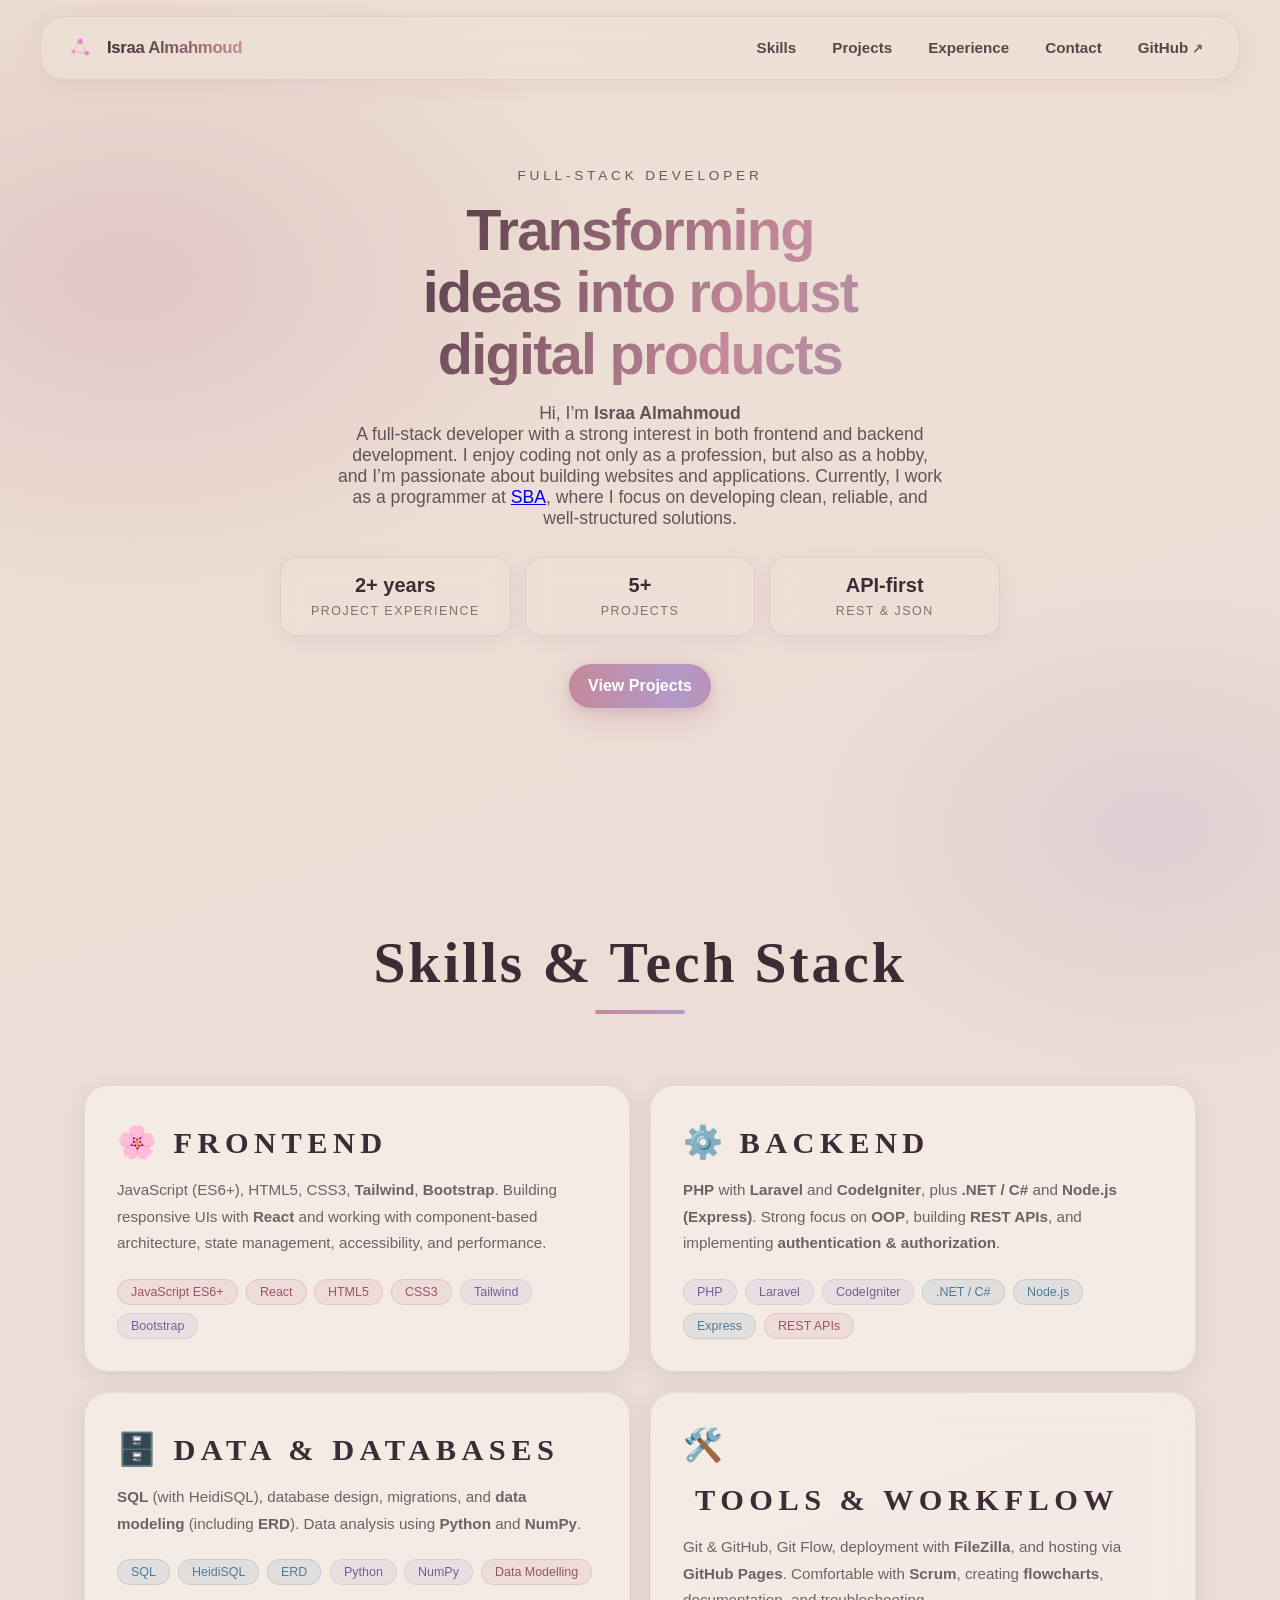
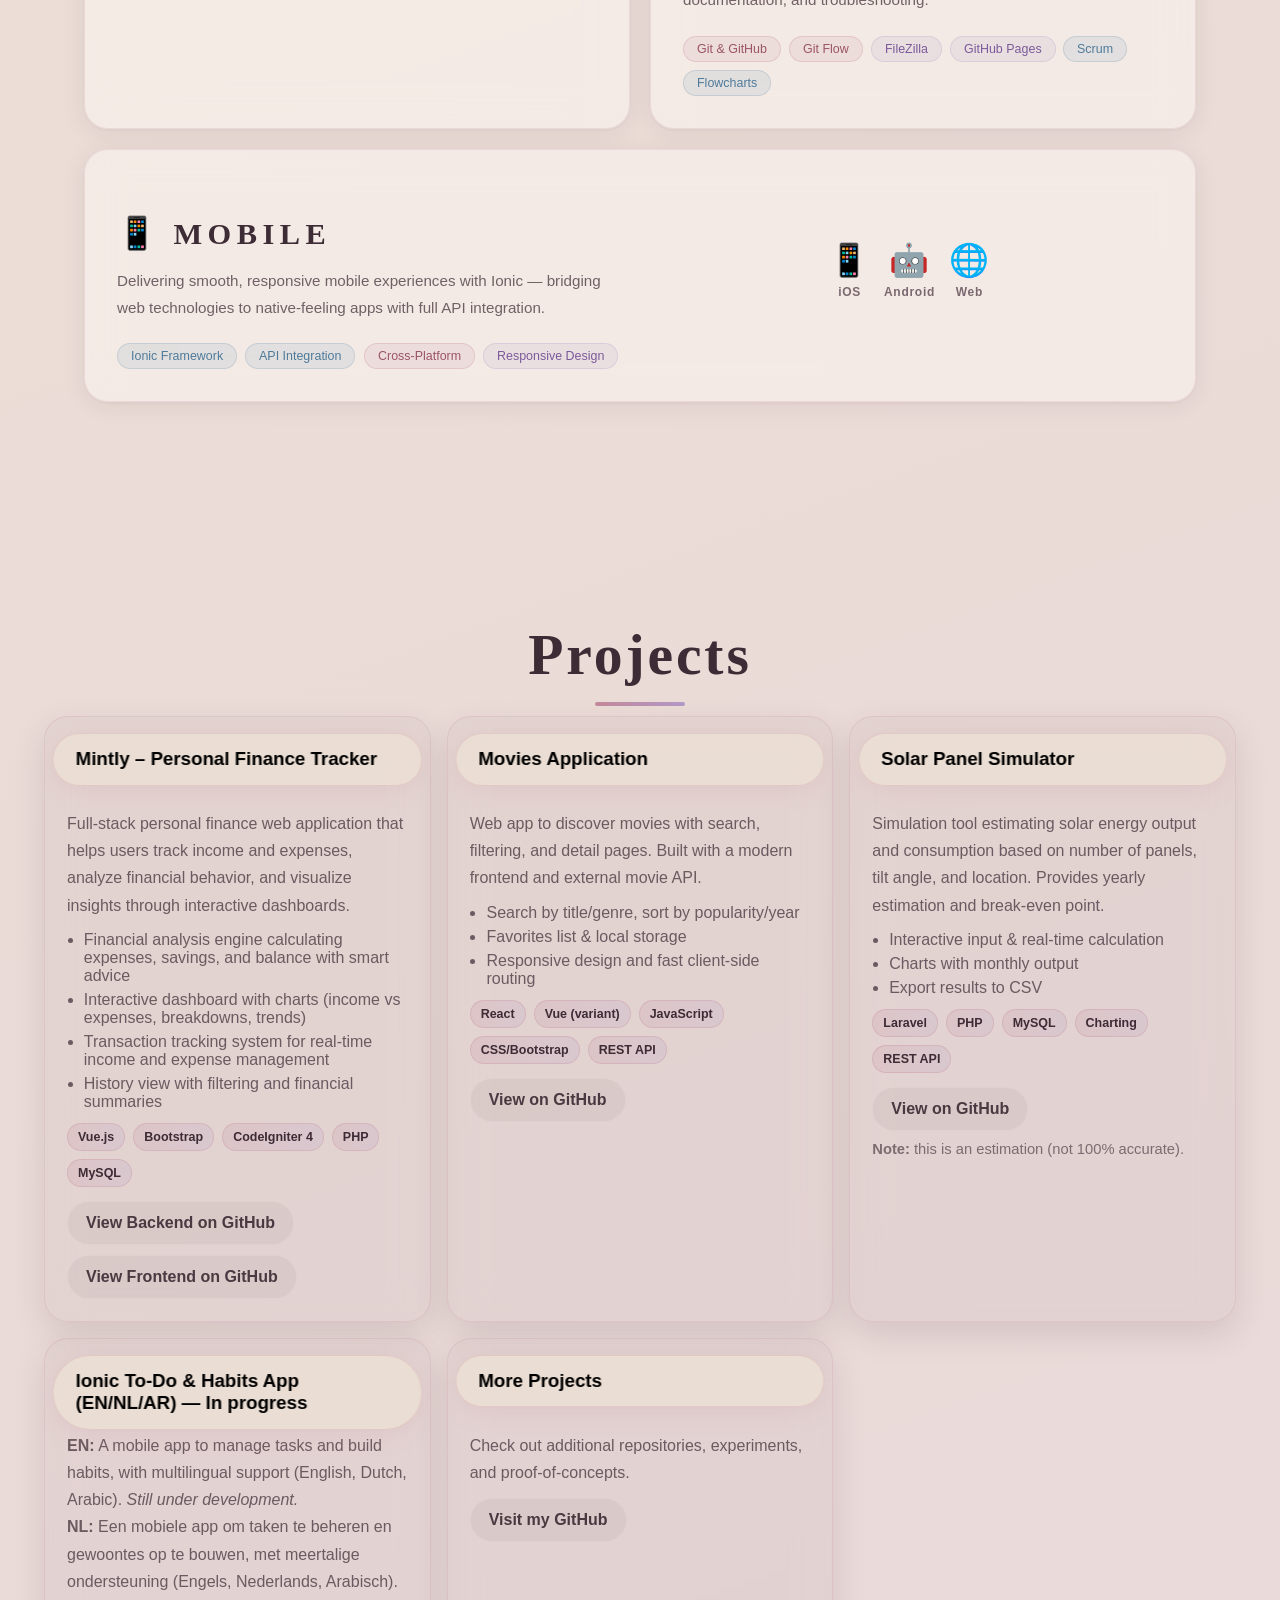
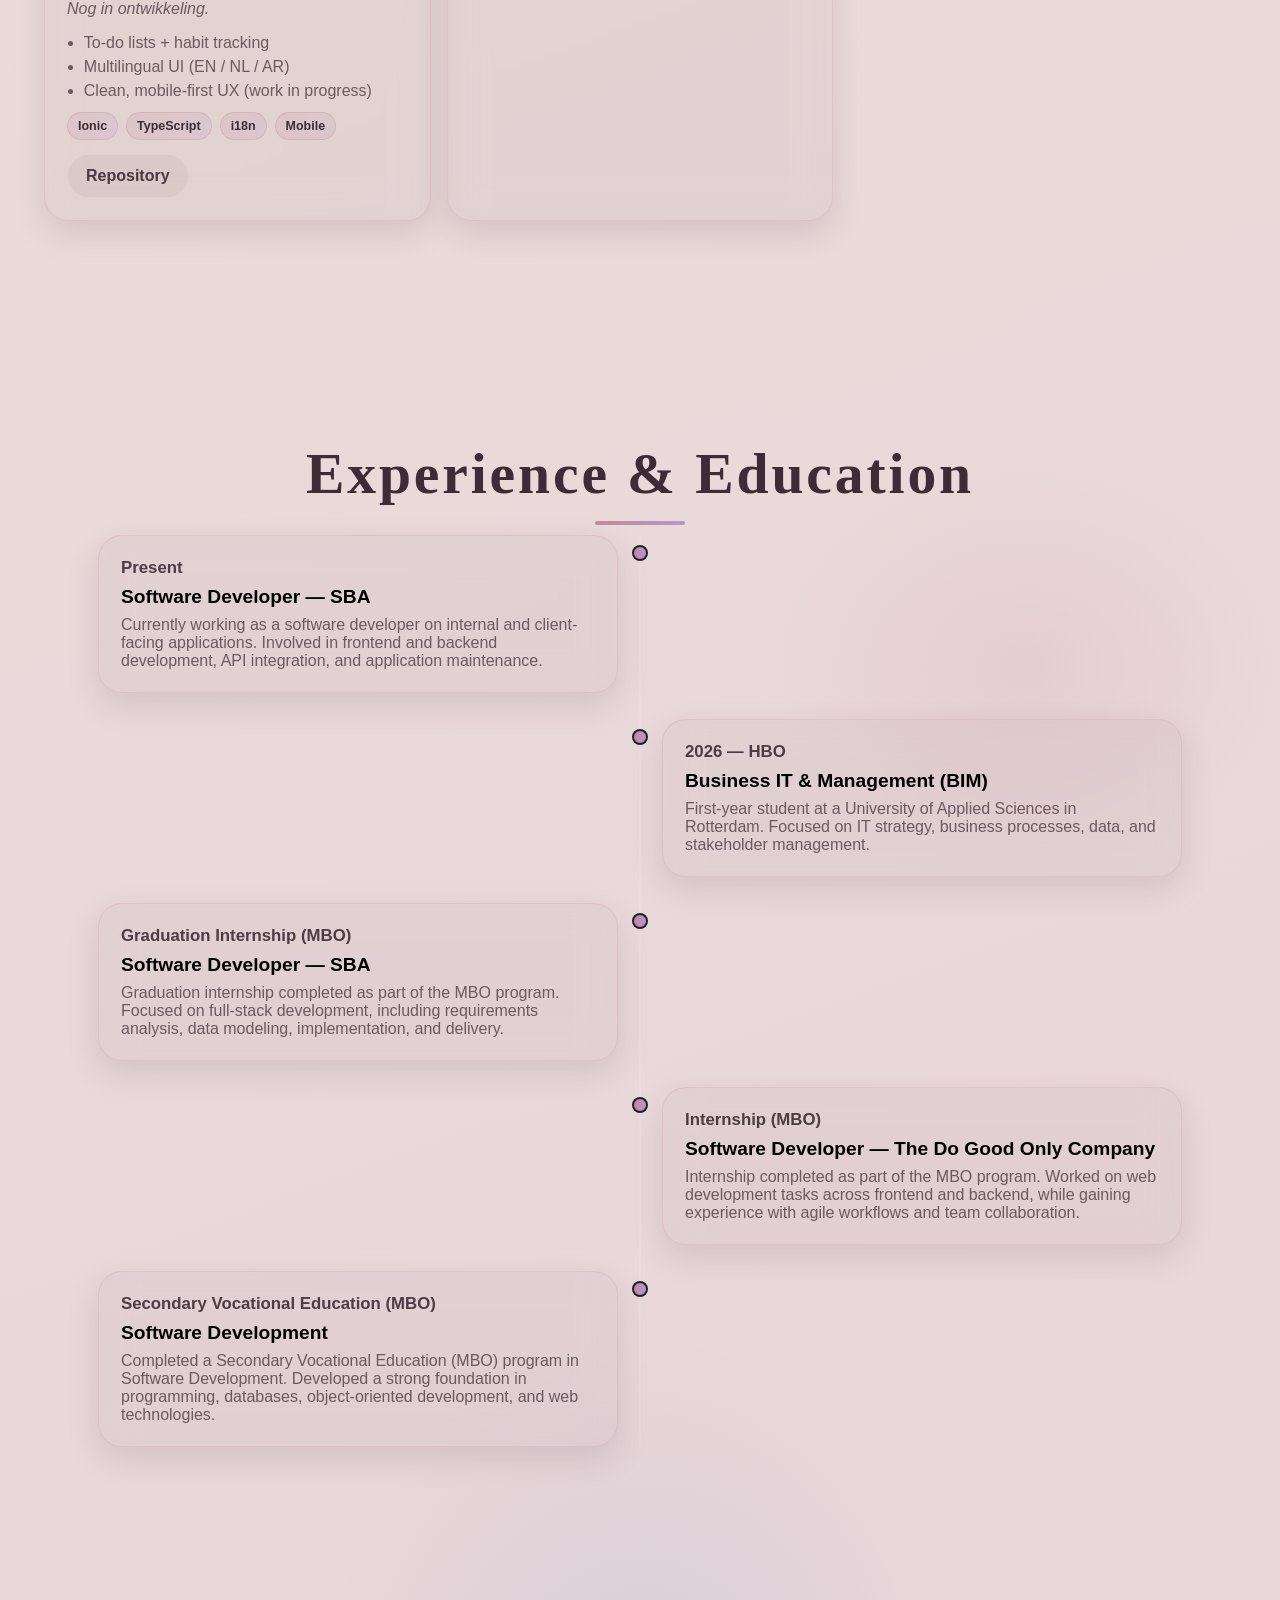
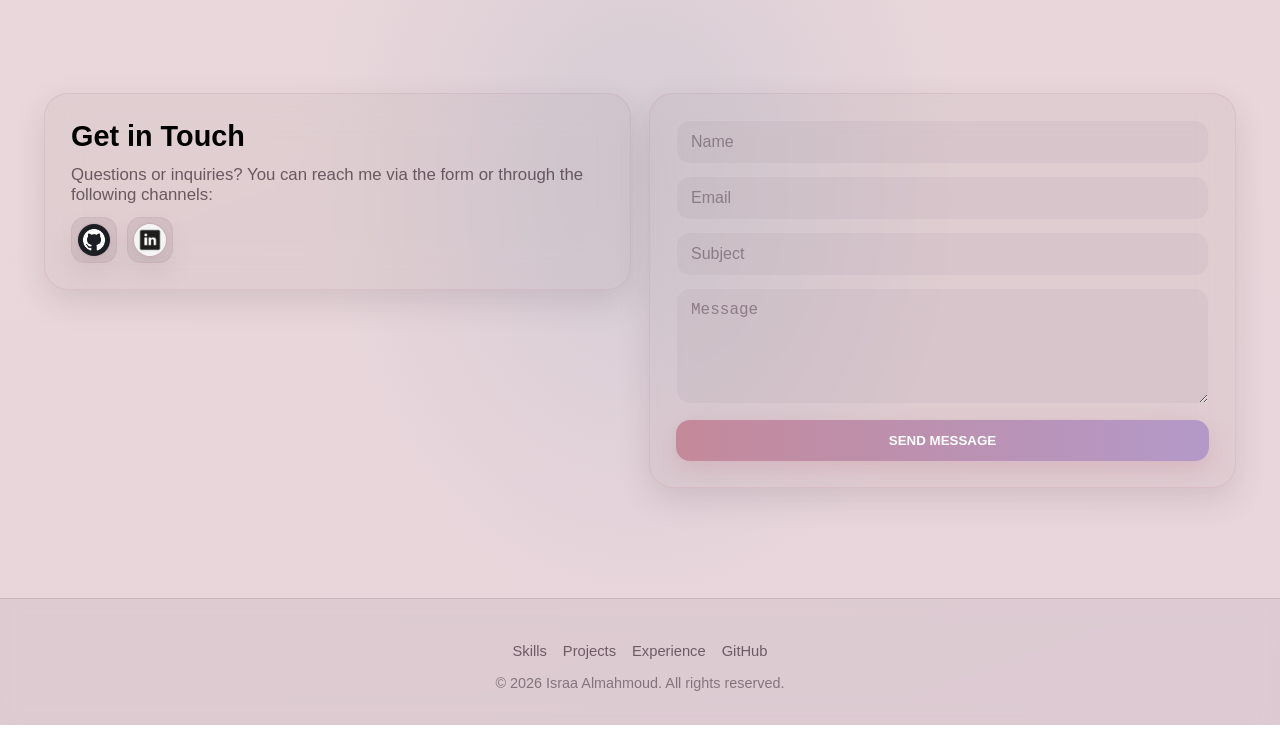
==== commit 77e68e6c: "some fixes" ====
--- a/index.html
+++ b/index.html
@@ -374,11 +374,39 @@
 			<!-- Current study -->
 			<div class="timeline-item">
 				<div class="timeline-content glass">
-					<div class="timeline-year">2025 — Present</div>
+					<div class="timeline-year">2026 — HBO</div>
 					<h4>Business IT & Management (BIM)</h4>
 					<p>
 						First-year student at a University of Applied Sciences in Rotterdam.
 						Focused on IT strategy, business processes, data, and stakeholder management.
+					</p>
+				</div>
+				<div class="timeline-dot"></div>
+			</div>
+
+			<!-- Graduation internship during MBO -->
+			<div class="timeline-item">
+				<div class="timeline-content glass">
+					<div class="timeline-year">Graduation Internship (MBO)</div>
+					<h4>Software Developer — SBA</h4>
+					<p>
+						Graduation internship completed as part of the MBO program.
+						Focused on full-stack development, including requirements analysis,
+						data modeling, implementation, and delivery.
+					</p>
+				</div>
+				<div class="timeline-dot"></div>
+			</div>
+
+			<!-- Internship during MBO -->
+			<div class="timeline-item">
+				<div class="timeline-content glass">
+					<div class="timeline-year">Internship (MBO)</div>
+					<h4>Software Developer — The Do Good Only Company</h4>
+					<p>
+						Internship completed as part of the MBO program.
+						Worked on web development tasks across frontend and backend,
+						while gaining experience with agile workflows and team collaboration.
 					</p>
 				</div>
 				<div class="timeline-dot"></div>
@@ -398,39 +426,8 @@
 				<div class="timeline-dot"></div>
 			</div>
 
-			<!-- Graduation internship during MBO -->
-			<div class="timeline-item">
-				<div class="timeline-content glass">
-					<div class="timeline-year">Graduation Internship (MBO)</div>
-					<h4>Software Developer — SBA</h4>
-					<p>
-						Graduation internship completed as part of the MBO program.
-						Focused on full-stack development, including requirements analysis,
-						data modeling, implementation, and delivery.
-					</p>
-				</div>
-				<div class="timeline-dot"></div>
-			</div>
-
-			<!-- Internship during MBO -->
-			<div class="timeline-item">
-				<div class="timeline-content glass">
-					<div class="timeline-year">Internship (MBO)</div>
-					<h4>Software Developer — The Do Good Only Company</h4>
-					<p>
-						Internship completed as part of the MBO program.
-						Worked on web development tasks across frontend and backend,
-						while gaining experience with agile workflows and team collaboration.
-					</p>
-				</div>
-				<div class="timeline-dot"></div>
-			</div>
-
 		</div>
 	</section>
-
-
-
 
 	<!-- Contact -->
 	<section class="contact" id="contact">
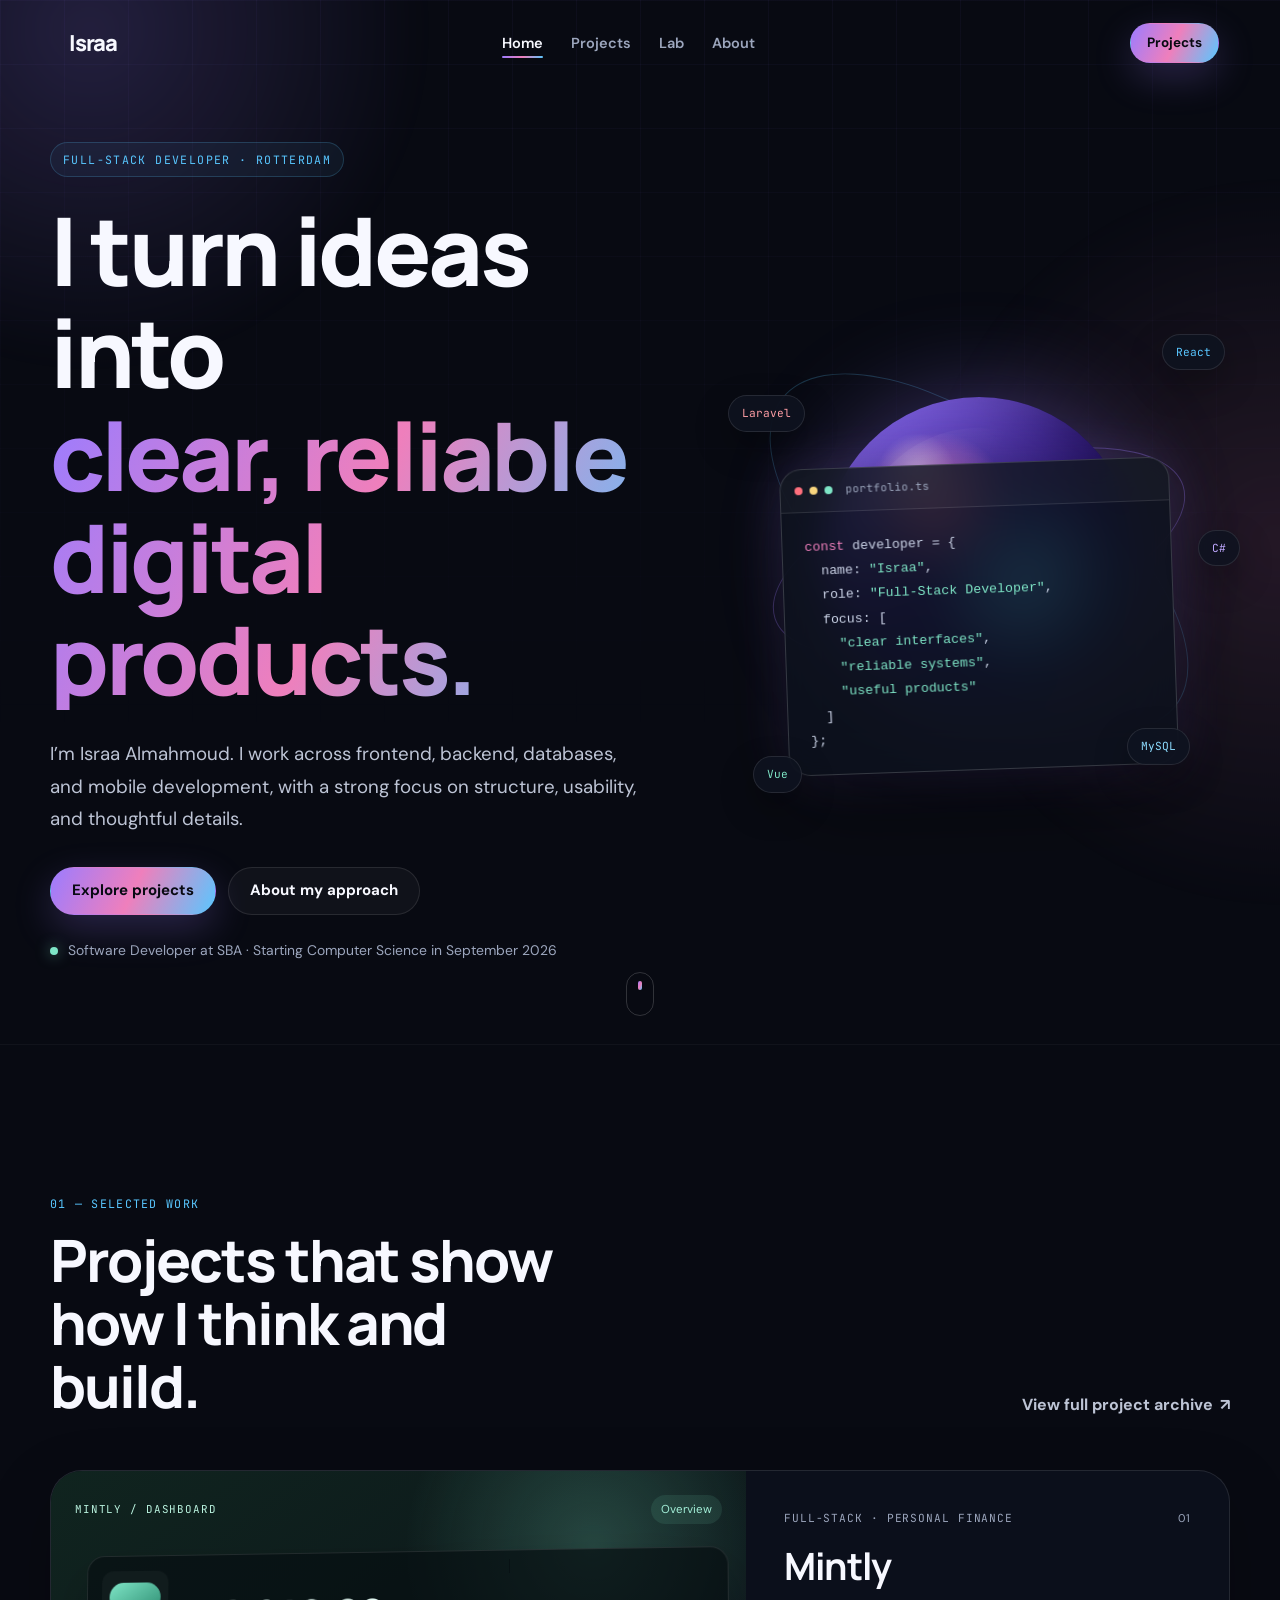
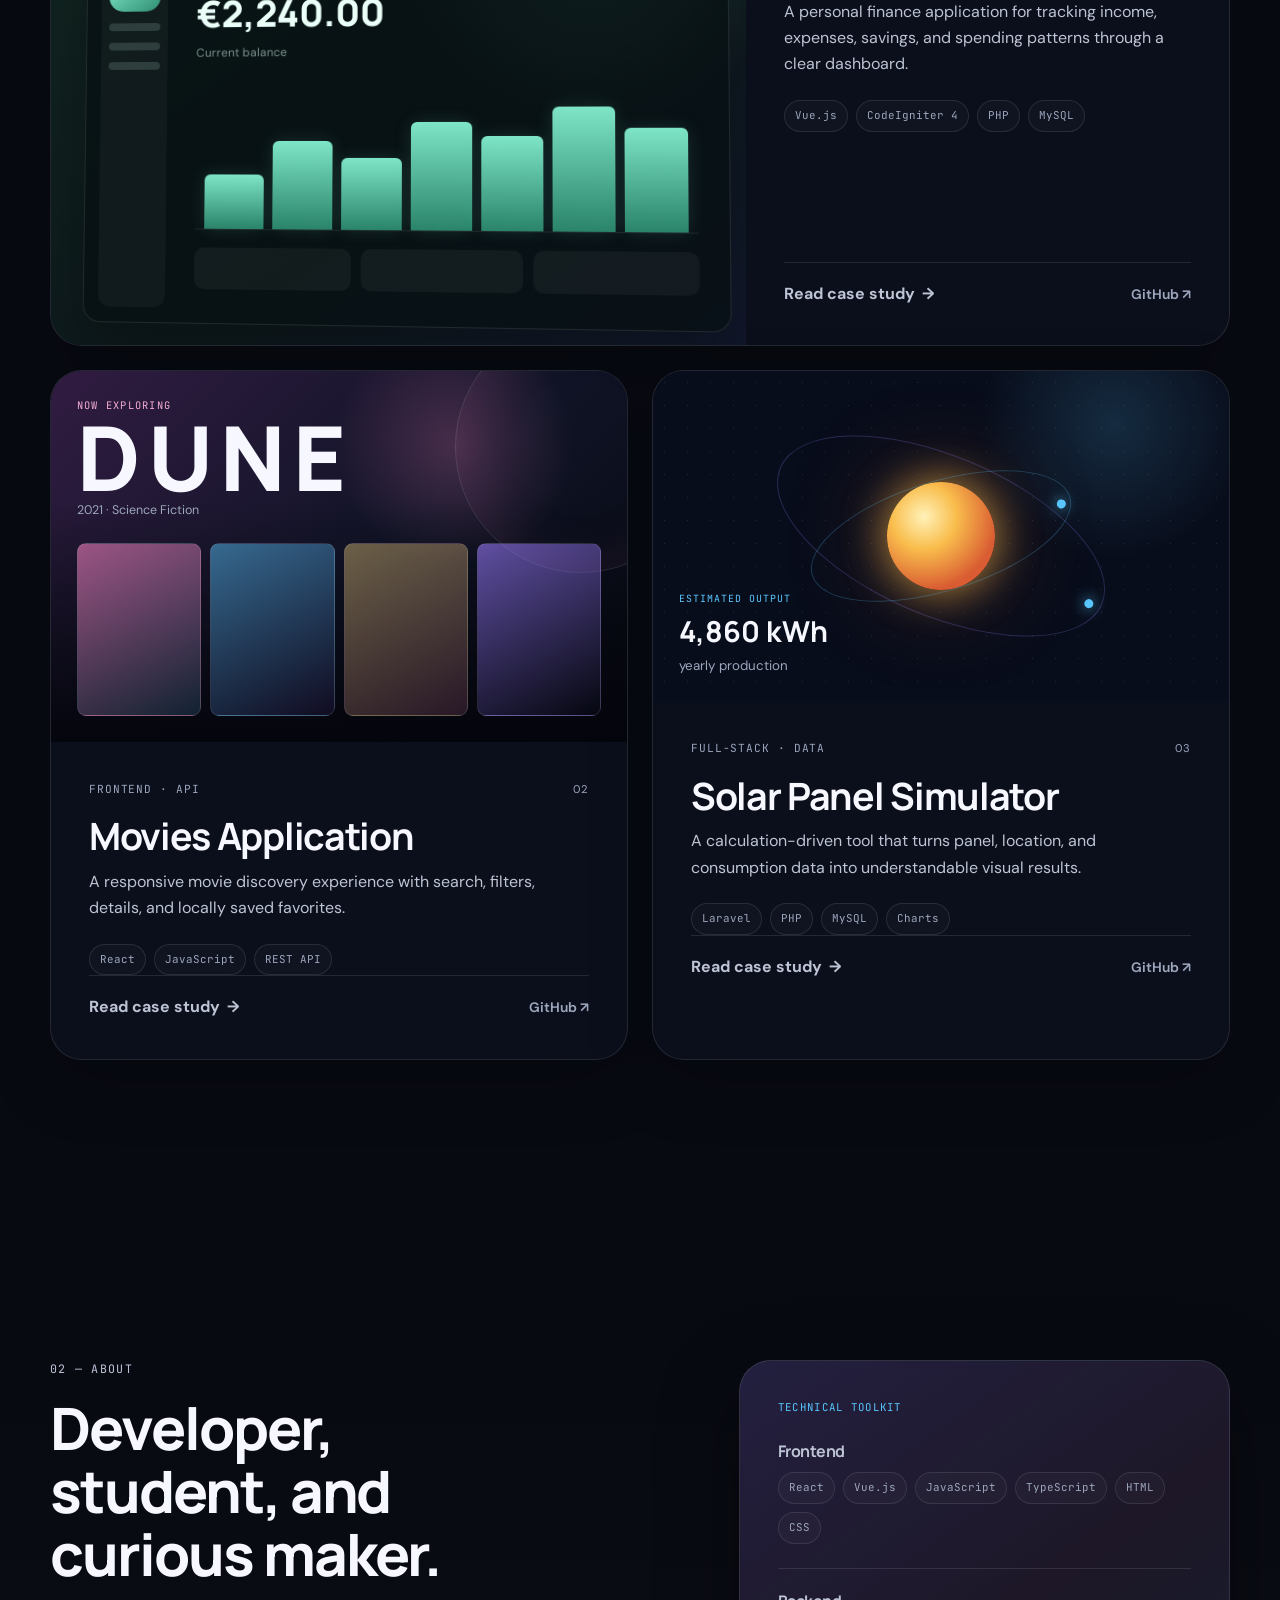
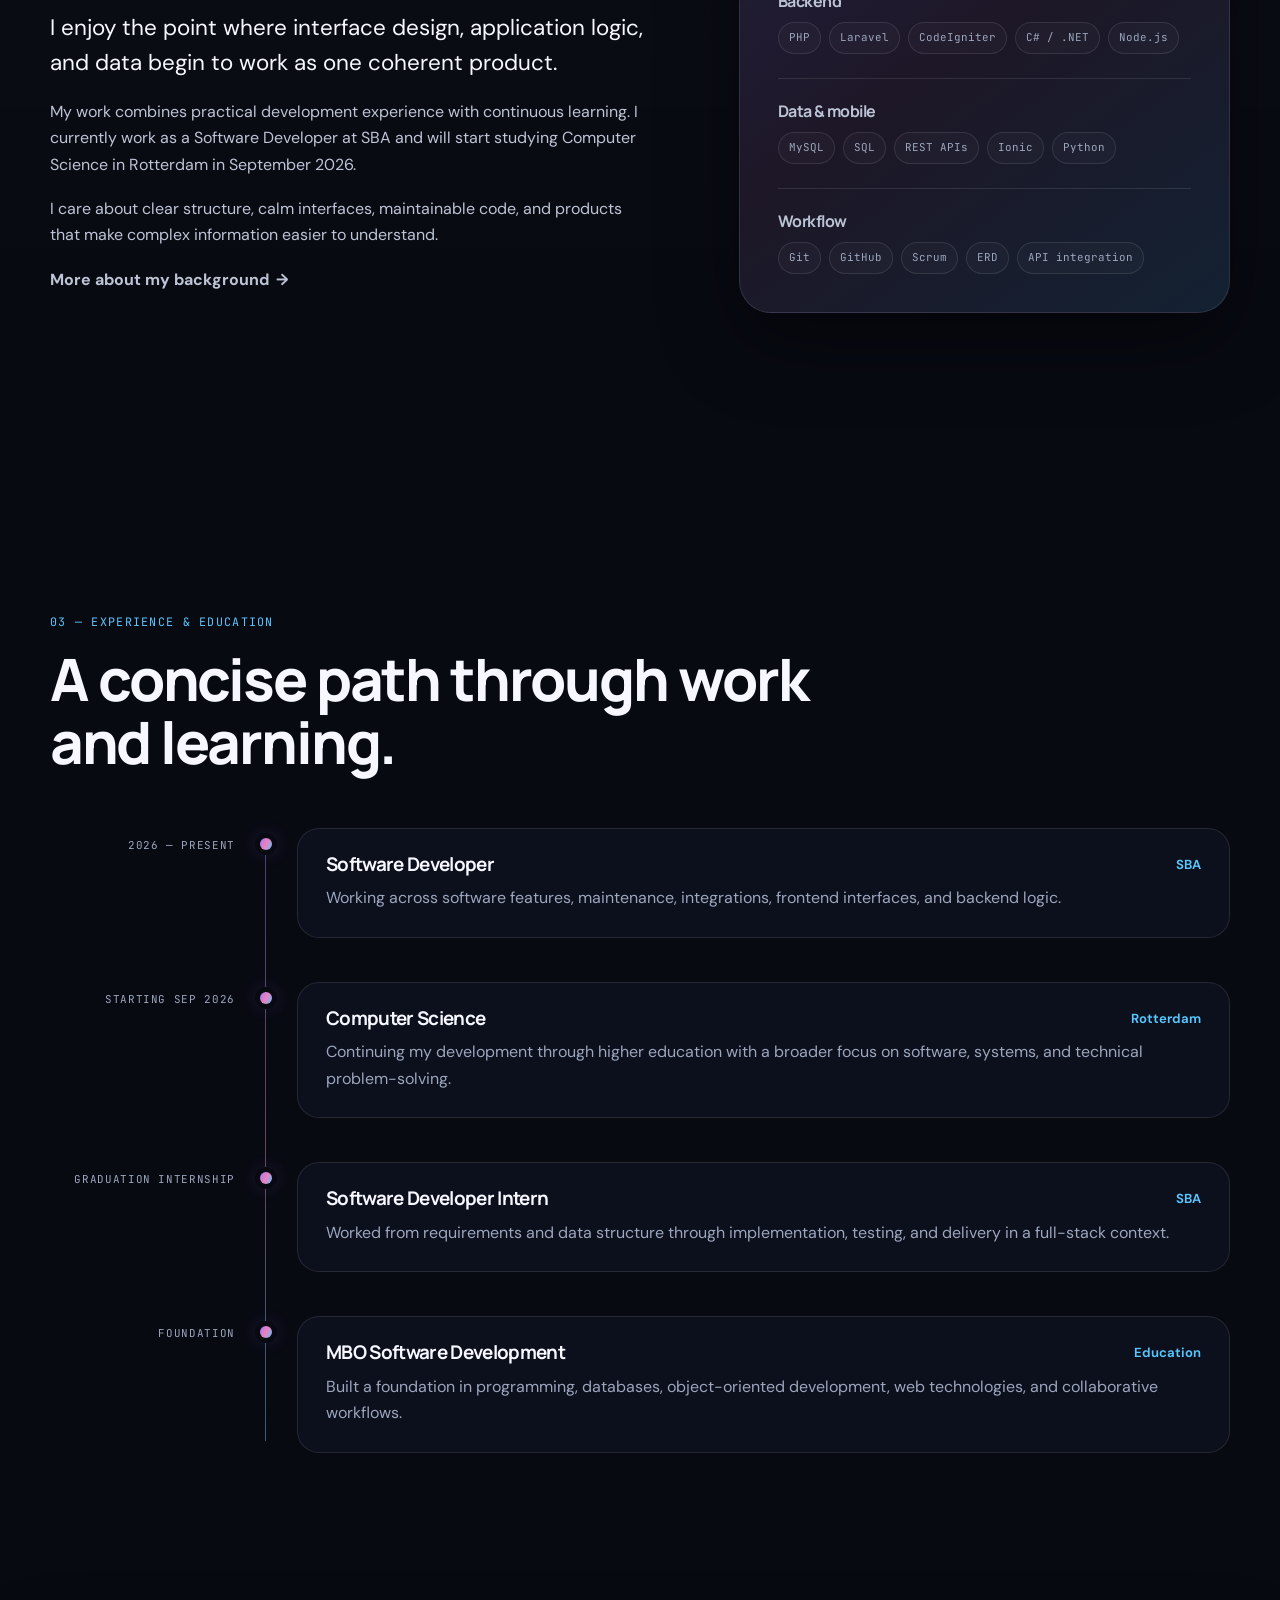
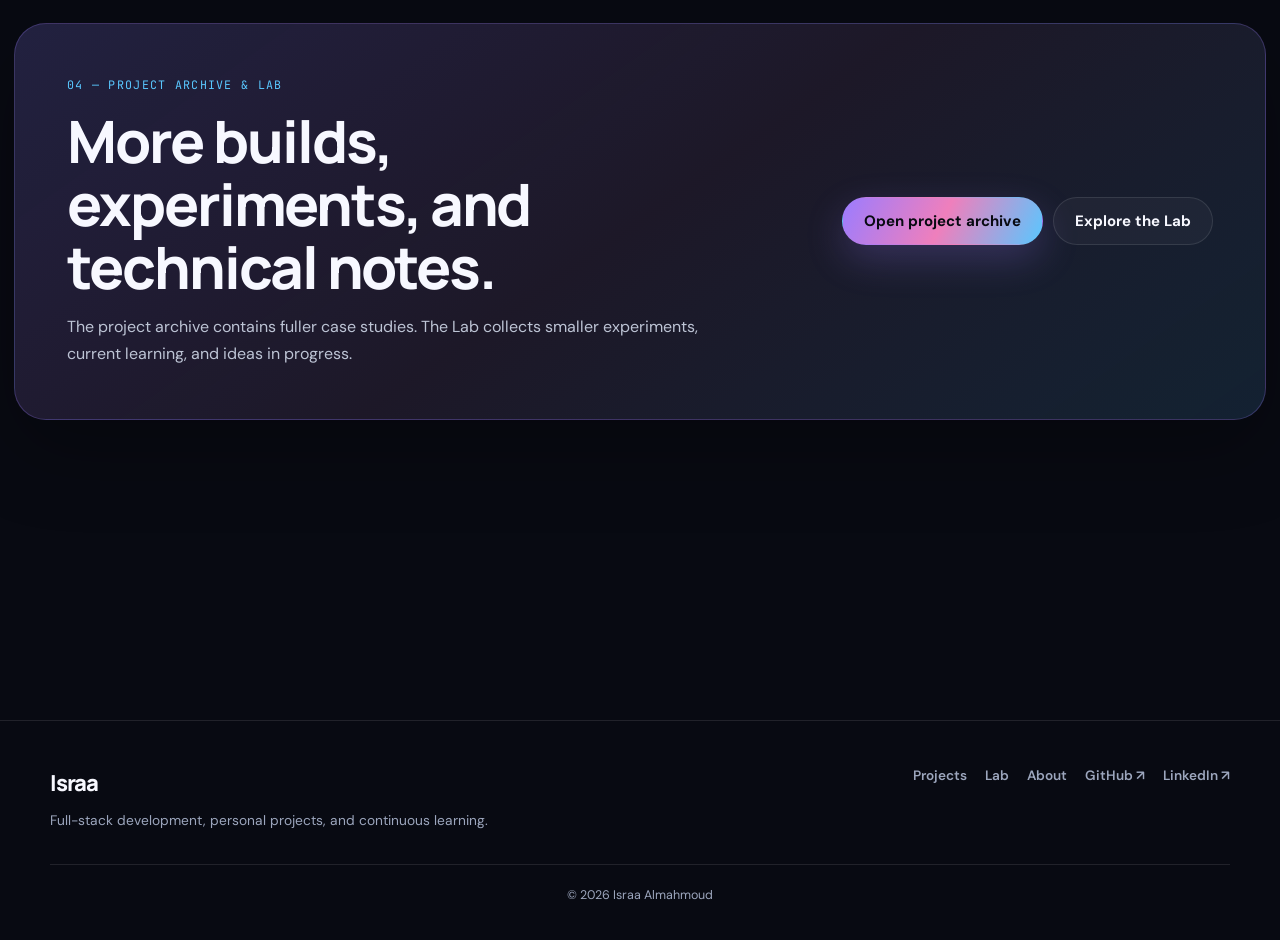
==== commit 540377e6: "Add new pages: About, Practice, Projects, and Work - Created about.html to showcase personal backgro" ====
--- a/index.html
+++ b/index.html
@@ -1,499 +1,345 @@
 <!DOCTYPE html>
 <html lang="en">
-
 <head>
-	<meta charset="UTF-8" />
-	<meta name="viewport" content="width=device-width, initial-scale=1.0" />
-	<title>Israa Almahmoud — Full‑Stack Developer</title>
-	<link rel="preconnect" href="https://fonts.googleapis.com">
-	<link rel="preconnect" href="https://fonts.gstatic.com" crossorigin>
-	<link href="https://fonts.googleapis.com/css2?family=Inter:wght@300;400;500;600;700;800&display=swap"
-		rel="stylesheet" />
-	<!-- Reuse existing style and scripts -->
-	<link href="style.css" rel="stylesheet" />
+  <meta charset="UTF-8" />
+  <meta name="viewport" content="width=device-width, initial-scale=1.0" />
+  <meta name="description" content="Portfolio of Israa Almahmoud, a full-stack developer creating clear and reliable web and mobile products." />
+  <meta name="theme-color" content="#080a12" />
+  <title>Israa Almahmoud | Full-Stack Developer</title>
+
+  <link rel="preconnect" href="https://fonts.googleapis.com" />
+  <link rel="preconnect" href="https://fonts.gstatic.com" crossorigin />
+  <link href="https://fonts.googleapis.com/css2?family=DM+Sans:wght@400;500;600;700&family=Manrope:wght@500;600;700;800&family=JetBrains+Mono:wght@400;500;600&display=swap" rel="stylesheet" />
+  <link rel="stylesheet" href="style.css" />
 </head>
-
-<body>
-	<!-- Background effects from template -->
-	<div class="neural-background"></div>
-	<div class="geometric-shapes">
-		<div class="shape"></div>
-		<div class="shape"></div>
-		<div class="shape"></div>
-		<div class="shape"></div>
-	</div>
-	<div class="neural-lines">
-		<div class="neural-line"></div>
-		<div class="neural-line"></div>
-		<div class="neural-line"></div>
-	</div>
-
-	<!-- Header -->
-	<header class="glass">
-		<nav>
-			<a href="#home" class="logo">
-				<svg class="logo-icon" viewBox="0 0 100 100" xmlns="http://www.w3.org/2000/svg" aria-hidden="true">
-					<defs>
-						<linearGradient id="logoGradient" x1="0%" y1="0%" x2="100%" y2="100%">
-							<stop offset="0%" style="stop-color:#e0a3ff" />
-							<stop offset="50%" style="stop-color:#ff69b4" />
-							<stop offset="100%" style="stop-color:#9370db" />
-						</linearGradient>
-					</defs>
-					<circle cx="50" cy="30" r="8" fill="url(#logoGradient)" opacity="0.8"></circle>
-					<circle cx="30" cy="60" r="6" fill="url(#logoGradient)" opacity="0.6"></circle>
-					<circle cx="70" cy="65" r="7" fill="url(#logoGradient)" opacity="0.7"></circle>
-					<line x1="50" y1="30" x2="30" y2="60" stroke="url(#logoGradient)" stroke-width="2" opacity="0.6">
-					</line>
-					<line x1="50" y1="30" x2="70" y2="65" stroke="url(#logoGradient)" stroke-width="2" opacity="0.6">
-					</line>
-					<line x1="30" y1="60" x2="70" y2="65" stroke="url(#logoGradient)" stroke-width="2" opacity="0.6">
-					</line>
-				</svg>
-				<span>Israa Almahmoud</span>
-			</a>
-			<ul class="nav-links">
-				<li><a href="#skills">Skills</a></li>
-				<li><a href="#projects">Projects</a></li>
-				<li><a href="#experience">Experience</a></li>
-				<li><a href="#contact">Contact</a></li>
-				<li><a href="https://github.com/isravx0" target="_blank" class="external-link" rel="noopener">GitHub</a>
-				</li>
-			</ul>
-			<div class="mobile-menu-toggle" aria-label="Open mobile navigation" role="button" tabindex="0">
-				<div class="hamburger-line"></div>
-				<div class="hamburger-line"></div>
-				<div class="hamburger-line"></div>
-			</div>
-		</nav>
-		<div class="mobile-nav" role="dialog" aria-label="Mobile navigation">
-			<a href="#skills">Skills</a>
-			<a href="#projects">Projects</a>
-			<a href="#experience">Experience</a>
-			<a href="#contact">Contact</a>
-			<a href="https://github.com/isravx0" target="_blank" class="external-link" rel="noopener">GitHub</a>
-		</div>
-	</header>
-
-	<!-- Hero -->
-	<section class="hero" id="home">
-		<div class="hero-content">
-			<div class="hero-subtitle">Full‑Stack Developer</div>
-			<h1>Transforming ideas into robust digital products</h1>
-			<div class="hero-description">
-				<p>
-					Hi, I’m <strong>Israa Almahmoud</strong><br>
-					A full-stack developer with a strong interest in both frontend and backend development.
-					I enjoy coding not only as a profession, but also as a hobby, and I’m passionate about building
-					websites and applications.
-					Currently, I work as a programmer at
-					<a href="https://site.sba.nl/" target="_blank" rel="noopener noreferrer">SBA</a>,
-					where I focus on developing clean, reliable, and well-structured solutions.
-
-				</p>
-			</div>
-			<div class="hero-stats" aria-label="Key stats">
-				<div class="hero-stat">
-					<span class="hero-stat-number">2+ years</span>
-					<span class="hero-stat-label">Project experience</span>
-				</div>
-				<div class="hero-stat">
-					<span class="hero-stat-number">5+</span>
-					<span class="hero-stat-label">Projects</span>
-				</div>
-				<div class="hero-stat">
-					<span class="hero-stat-number">API‑first</span>
-					<span class="hero-stat-label">REST & JSON</span>
-				</div>
-			</div>
-			<div class="cta-buttons">
-				<a href="#projects" class="cta-button">View Projects</a>
-			</div>
-		</div>
-	</section>
-
-	<!-- Skills -->
-	<section class="features" id="skills">
-		<div class="features-container">
-			<h2 class="section-title">Skills & Tech Stack</em></h2>
-			<span class="title-line"></span>
-
-			<div class="skills-grid">
-				<!-- Frontend -->
-				<div class="skill-card span-6 card-rose">
-					<div class="card-icon">🌸</div>
-					<h3 class="card-label label-rose">Frontend</h3>
-					<p>
-						JavaScript (ES6+), HTML5, CSS3, <strong>Tailwind</strong>, <strong>Bootstrap</strong>.
-						Building responsive UIs with <strong>React</strong> and working with component-based architecture,
-						state management, accessibility, and performance.
-					</p>
-					<div class="tags">
-						<span class="tag tag-rose">JavaScript ES6+</span>
-						<span class="tag tag-rose">React</span>
-						<span class="tag tag-rose">HTML5</span>
-						<span class="tag tag-rose">CSS3</span>
-						<span class="tag tag-orchid">Tailwind</span>
-						<span class="tag tag-orchid">Bootstrap</span>
-					</div>
-				</div>
-
-				<!-- Backend -->
-				<div class="skill-card span-6 card-orchid">
-					<div class="card-icon">⚙️</div>
-					<h3 class="card-label label-orchid">Backend</h3>
-					<p>
-						<strong>PHP</strong> with <strong>Laravel</strong> and <strong>CodeIgniter</strong>, plus <strong>.NET / C#</strong> and <strong>Node.js (Express)</strong>.
-						Strong focus on <strong>OOP</strong>, building <strong>REST APIs</strong>, and implementing
-						<strong>authentication & authorization</strong>.
-					</p>
-					<div class="tags">
-						<span class="tag tag-orchid">PHP</span>
-						<span class="tag tag-orchid">Laravel</span>
-						<span class="tag tag-orchid">CodeIgniter</span>
-						<span class="tag tag-denim">.NET / C#</span>
-						<span class="tag tag-denim">Node.js</span>
-						<span class="tag tag-denim">Express</span>
-						<span class="tag tag-rose">REST APIs</span>
-					</div>
-				</div>
-
-				<!-- Data & Databases -->
-				<div class="skill-card span-6 card-denim">
-					<div class="card-icon">🗄️</div>
-					<h3 class="card-label label-denim">Data & Databases</h3>
-					<p>
-						<strong>SQL</strong> (with HeidiSQL), database design, migrations, and <strong>data modeling</strong>
-						(including <strong>ERD</strong>). Data analysis using <strong>Python</strong> and <strong>NumPy</strong>.
-					</p>
-					<div class="tags">
-						<span class="tag tag-denim">SQL</span>
-						<span class="tag tag-denim">HeidiSQL</span>
-						<span class="tag tag-denim">ERD</span>
-						<span class="tag tag-orchid">Python</span>
-						<span class="tag tag-orchid">NumPy</span>
-						<span class="tag tag-rose">Data Modelling</span>
-					</div>
-				</div>
-
-				<!-- Tools & Workflow -->
-				<div class="skill-card span-6 card-mix">
-					<div class="card-icon">🛠️</div>
-					<h3 class="card-label label-mix">Tools & Workflow</h3>
-					<p>
-						Git & GitHub, Git Flow, deployment with <strong>FileZilla</strong>, and hosting via <strong>GitHub Pages</strong>.
-						Comfortable with <strong>Scrum</strong>, creating <strong>flowcharts</strong>, documentation, and troubleshooting.
-					</p>
-					<div class="tags">
-						<span class="tag tag-rose">Git & GitHub</span>
-						<span class="tag tag-rose">Git Flow</span>
-						<span class="tag tag-orchid">FileZilla</span>
-						<span class="tag tag-orchid">GitHub Pages</span>
-						<span class="tag tag-denim">Scrum</span>
-						<span class="tag tag-denim">Flowcharts</span>
-					</div>
-				</div>
-
-				<!-- Mobile — full width -->
-				<div class="skill-card wide">
-					<div class="card-stripe"></div>
-					<div class="wide-inner">
-						<div class="wide-text">
-							<div class="card-icon">📱</div>
-							<h3 class="card-label label-teal">Mobile</h3>
-							<p>Delivering smooth, responsive mobile experiences with Ionic — bridging web technologies
-								to native-feeling apps with full API integration.</p>
-							<div class="tags">
-								<span class="tag tag-denim">Ionic Framework</span>
-								<span class="tag tag-denim">API Integration</span>
-								<span class="tag tag-rose">Cross-Platform</span>
-								<span class="tag tag-orchid">Responsive Design</span>
-							</div>
-						</div>
-						<div class="wide-visual">
-							<div class="platform-badge"><span>📱</span>iOS</div>
-							<div class="platform-badge"><span>🤖</span>Android</div>
-							<div class="platform-badge"><span>🌐</span>Web</div>
-						</div>
-					</div>
-				</div>
-			</div>
-		</div>
-	</section>
-
-
-	<!-- Projects -->
-	<section class="projects" id="projects">
-		<h2 class="section-title">Projects</h2>
-
-		<div class="projects-grid">
-			<!-- Personal Finance Tracker Application -->
-			<article class="project-card glass">
-				<header class="project-header">
-					<h3 class="project-title">Mintly – Personal Finance Tracker</h3>
-				</header>
-
-				<p class="project-summary">
-					Full-stack personal finance web application that helps users track income and expenses, analyze
-					financial behavior, and visualize insights through interactive dashboards.
-				</p>
-
-				<ul class="project-highlights">
-					<li>Financial analysis engine calculating expenses, savings, and balance with smart advice</li>
-					<li>Interactive dashboard with charts (income vs expenses, breakdowns, trends)</li>
-					<li>Transaction tracking system for real-time income and expense management</li>
-					<li>History view with filtering and financial summaries</li>
-				</ul>
-
-				<div class="project-tech">
-					<span>Vue.js</span>
-					<span>Bootstrap</span>
-					<span>CodeIgniter 4</span>
-					<span>PHP</span>
-					<span>MySQL</span>
-				</div>
-
-				<div class="project-actions">
-					<a class="btn" href="https://github.com/isravx0/Personal-finance-tracker-backend" target="_blank"
-						rel="noopener">View Backend on GitHub</a>
-					<a class="btn" href="https://github.com/isravx0/Personal-finance-tracker-frontend" target="_blank"
-						rel="noopener">View Frontend on GitHub</a>
-				</div>
-			</article>
-			<!-- Movies Application -->
-			<article class="project-card glass">
-				<header class="project-header">
-					<h3 class="project-title">Movies Application</h3>
-				</header>
-				<p class="project-summary">
-					Web app to discover movies with search, filtering, and detail pages. Built with a modern frontend
-					and external movie API.
-				</p>
-				<ul class="project-highlights">
-					<li>Search by title/genre, sort by popularity/year</li>
-					<li>Favorites list & local storage</li>
-					<li>Responsive design and fast client‑side routing</li>
-				</ul>
-				<div class="project-tech">
-					<span>React</span><span>Vue
-						(variant)</span><span>JavaScript</span><span>CSS/Bootstrap</span><span>REST API</span>
-				</div>
-				<div class="project-actions">
-					<a class="btn" href="https://github.com/isravx0/movie-application" target="_blank"
-						rel="noopener">View on GitHub</a>
-				</div>
-			</article>
-
-			<!-- Solar Panel Simulator -->
-			<article class="project-card glass">
-				<header class="project-header">
-					<h3 class="project-title">Solar Panel Simulator</h3>
-				</header>
-				<p class="project-summary">
-					Simulation tool estimating solar energy output and consumption based on number of panels, tilt
-					angle, and location. Provides yearly estimation and break‑even point.
-				</p>
-				<ul class="project-highlights">
-					<li>Interactive input & real‑time calculation</li>
-					<li>Charts with monthly output</li>
-					<li>Export results to CSV</li>
-				</ul>
-				<div class="project-tech">
-					<span>Laravel</span><span>PHP</span><span>MySQL</span><span>Charting</span><span>REST API</span>
-				</div>
-				<div class="project-actions">
-					<a class="btn" href="https://github.com/isravx0/solar-simulator" target="_blank" rel="noopener">View
-						on GitHub</a>
-				</div>
-				<p class="project-note"><strong>Note:</strong> this is an estimation (not 100% accurate).</p>
-			</article>
-
-			<!-- Ionic To-Do & Habits (EN/NL/AR) — In progress -->
-			<article class="project-card glass">
-				<header class="project-header">
-					<h3 class="project-title">Ionic To-Do & Habits App (EN/NL/AR) — In progress</h3>
-				</header>
-
-				<p class="project-summary">
-					<strong>EN:</strong> A mobile app to manage tasks and build habits, with multilingual support
-					(English, Dutch, Arabic). <em>Still under development.</em><br>
-					<strong>NL:</strong> Een mobiele app om taken te beheren en gewoontes op te bouwen, met meertalige
-					ondersteuning (Engels, Nederlands, Arabisch). <em>Nog in ontwikkeling.</em>
-				</p>
-
-				<ul class="project-highlights">
-					<li>To-do lists + habit tracking</li>
-					<li>Multilingual UI (EN / NL / AR)</li>
-					<li>Clean, mobile-first UX (work in progress)</li>
-				</ul>
-
-				<div class="project-tech">
-					<span>Ionic</span><span>TypeScript</span><span>i18n</span><span>Mobile</span>
-				</div>
-
-				<div class="project-actions">
-					<a class="btn" href="https://github.com/isravx0/daily-tasks" target="_blank"
-						rel="noopener">Repository</a>
-				</div>
-			</article>
-
-
-			<!-- More Work -->
-			<article class="project-card glass">
-				<header class="project-header">
-					<h3 class="project-title">More Projects</h3>
-				</header>
-				<p class="project-summary">Check out additional repositories, experiments, and proof‑of‑concepts.</p>
-				<div class="project-actions">
-					<a class="btn" href="https://github.com/isravx0" target="_blank" rel="noopener">Visit my GitHub</a>
-				</div>
-			</article>
-		</div>
-	</section>
-
-	<!-- Experience & Education -->
-	<section class="timeline" id="experience">
-		<h2 class="section-title">Experience & Education</h2>
-
-		<div class="timeline-container">
-			<div class="timeline-line"></div>
-
-			<!-- Current job -->
-			<div class="timeline-item">
-				<div class="timeline-content glass">
-					<div class="timeline-year">Present</div>
-					<h4>Software Developer — SBA</h4>
-					<p>
-						Currently working as a software developer on internal and client-facing applications.
-						Involved in frontend and backend development, API integration, and application maintenance.
-					</p>
-				</div>
-				<div class="timeline-dot"></div>
-			</div>
-
-			<!-- Current study -->
-			<div class="timeline-item">
-				<div class="timeline-content glass">
-					<div class="timeline-year">2026 — HBO</div>
-					<h4>Business IT & Management (BIM)</h4>
-					<p>
-						First-year student at a University of Applied Sciences in Rotterdam.
-						Focused on IT strategy, business processes, data, and stakeholder management.
-					</p>
-				</div>
-				<div class="timeline-dot"></div>
-			</div>
-
-			<!-- Graduation internship during MBO -->
-			<div class="timeline-item">
-				<div class="timeline-content glass">
-					<div class="timeline-year">Graduation Internship (MBO)</div>
-					<h4>Software Developer — SBA</h4>
-					<p>
-						Graduation internship completed as part of the MBO program.
-						Focused on full-stack development, including requirements analysis,
-						data modeling, implementation, and delivery.
-					</p>
-				</div>
-				<div class="timeline-dot"></div>
-			</div>
-
-			<!-- Internship during MBO -->
-			<div class="timeline-item">
-				<div class="timeline-content glass">
-					<div class="timeline-year">Internship (MBO)</div>
-					<h4>Software Developer — The Do Good Only Company</h4>
-					<p>
-						Internship completed as part of the MBO program.
-						Worked on web development tasks across frontend and backend,
-						while gaining experience with agile workflows and team collaboration.
-					</p>
-				</div>
-				<div class="timeline-dot"></div>
-			</div>
-
-			<!-- MBO education -->
-			<div class="timeline-item">
-				<div class="timeline-content glass">
-					<div class="timeline-year">Secondary Vocational Education (MBO)</div>
-					<h4>Software Development</h4>
-					<p>
-						Completed a Secondary Vocational Education (MBO) program in Software Development.
-						Developed a strong foundation in programming, databases, object-oriented development,
-						and web technologies.
-					</p>
-				</div>
-				<div class="timeline-dot"></div>
-			</div>
-
-		</div>
-	</section>
-
-	<!-- Contact -->
-	<section class="contact" id="contact">
-		<div class="contact-container">
-			<div class="contact-info glass">
-				<h3>Get in Touch</h3>
-				<p>
-					Questions or inquiries? You can reach me via the form or through the following channels:
-				</p>
-				<div class="social-links">
-					<a href="https://github.com/isravx0" target="_blank" rel="noopener" class="glass"
-						aria-label="GitHub">
-						<img class="logo-icon glass" src="images/github.png" alt="GitHub" />
-					</a>
-					<a href="https://www.linkedin.com/in/israa-almahmoud/" target="_blank" rel="noopener" class="glass"
-						aria-label="LinkedIn">
-						<img class="logo-icon glass" src="images/linkedin.jpg" alt="LinkedIn" />
-					</a>
-				</div>
-			</div>
-
-			<form id="contact-form" class="contact-form glass" action="https://formspree.io/f/mnngnoqn" method="POST">
-				<div class="form-group">
-					<input type="text" name="name" placeholder="Name" required />
-				</div>
-				<div class="form-group">
-					<input type="email" name="email" placeholder="Email" required />
-				</div>
-				<div class="form-group">
-					<input type="text" name="subject" placeholder="Subject" required />
-				</div>
-				<div class="form-group">
-					<textarea name="message" rows="5" placeholder="Message" required></textarea>
-				</div>
-
-				<!-- Hidden field for custom subject -->
-				<input type="hidden" name="_subject" value="New message from portfolio site" />
-
-				<button type="submit" class="submit-btn">SEND MESSAGE</button>
-			</form>
-		</div>
-	</section>
-
-	<footer>
-		<div class="footer-content">
-			<div class="footer-links">
-				<a href="#skills">Skills</a>
-				<a href="#projects">Projects</a>
-				<a href="#experience">Experience</a>
-				<a href="https://github.com/isravx0" target="_blank" rel="noopener">GitHub</a>
-			</div>
-			<div class="footer-copyright">
-				<p>&copy; <span id="year"></span> Israa Almahmoud. All rights reserved.</p>
-			</div>
-		</div>
-	</footer>
-
-	<script>
-		// current year in footer
-		document.addEventListener('DOMContentLoaded', () => {
-			const y = document.getElementById('year');
-			if (y) y.textContent = new Date().getFullYear();
-		});
-
-	</script>
-	<script src="scripts.js"></script>
+<body data-page="home">
+  <a class="skip-link" href="#main">Skip to content</a>
+
+  <div class="ambient ambient-one" aria-hidden="true"></div>
+  <div class="ambient ambient-two" aria-hidden="true"></div>
+  <div class="background-grid" aria-hidden="true"></div>
+  <div class="spotlight" id="spotlight" aria-hidden="true"></div>
+
+  <header class="site-header" id="site-header">
+    <nav class="nav-shell" aria-label="Primary navigation">
+      <a class="brand" href="index.html#home" aria-label="Israa Almahmoud home">
+        <span>Israa</span><span class="brand-dot">.</span>
+      </a>
+
+      <ul class="desktop-nav">
+        <li><a href="index.html" data-nav="home">Home</a></li>
+        <li><a href="projects.html" data-nav="projects">Projects</a></li>
+        <li><a href="practice.html" data-nav="practice">Lab</a></li>
+        <li><a href="about.html" data-nav="about">About</a></li>
+      </ul>
+
+      <div class="nav-actions">
+        <a class="button button-small button-primary nav-projects" href="projects.html">Projects</a>
+        <button class="menu-toggle" id="mobileMenuToggle" type="button" aria-label="Open navigation menu" aria-controls="mobileNav" aria-expanded="false">
+          <span></span><span></span><span></span>
+        </button>
+      </div>
+    </nav>
+
+    <div class="mobile-nav" id="mobileNav" aria-hidden="true">
+      <a href="index.html" data-nav="home">Home</a>
+      <a href="projects.html" data-nav="projects">Projects</a>
+      <a href="practice.html" data-nav="practice">Lab</a>
+      <a href="about.html" data-nav="about">About</a>
+    </div>
+  </header>
+
+  <main id="main">
+    <section class="hero" id="home" data-nav-group="home">
+      <div class="container hero-layout">
+        <div class="hero-copy">
+          <p class="eyebrow mono">FULL-STACK DEVELOPER · ROTTERDAM</p>
+          <h1>
+            I turn ideas into
+            <span class="gradient-text">clear, reliable digital products.</span>
+          </h1>
+          <p class="hero-lede">
+            I’m Israa Almahmoud. I work across frontend, backend, databases, and mobile development, with a strong focus on structure, usability, and thoughtful details.
+          </p>
+
+          <div class="hero-actions">
+            <a class="button button-primary" href="projects.html">Explore projects</a>
+            <a class="button button-secondary" href="#about">About my approach</a>
+          </div>
+
+          <div class="current-note">
+            <span class="current-dot" aria-hidden="true"></span>
+            <span>Software Developer at SBA · Starting Computer Science in September 2026</span>
+          </div>
+        </div>
+
+        <div class="hero-art" aria-hidden="true">
+          <div class="orbital-ring ring-one"></div>
+          <div class="orbital-ring ring-two"></div>
+          <div class="gradient-orb"></div>
+
+          <span class="tech-chip chip-react mono">React</span>
+          <span class="tech-chip chip-laravel mono">Laravel</span>
+          <span class="tech-chip chip-csharp mono">C#</span>
+          <span class="tech-chip chip-sql mono">MySQL</span>
+          <span class="tech-chip chip-vue mono">Vue</span>
+
+          <div class="code-card">
+            <div class="code-card-top">
+              <span class="window-dot red"></span>
+              <span class="window-dot yellow"></span>
+              <span class="window-dot green"></span>
+              <span class="code-file mono">portfolio.ts</span>
+            </div>
+            <pre class="code-card-body mono"><code><span class="syntax-keyword">const</span> developer = {
+  name: <span class="syntax-string">"Israa"</span>,
+  role: <span class="syntax-string">"Full-Stack Developer"</span>,
+  focus: [
+    <span class="syntax-string">"clear interfaces"</span>,
+    <span class="syntax-string">"reliable systems"</span>,
+    <span class="syntax-string">"useful products"</span>
+  ]
+};</code></pre>
+          </div>
+        </div>
+      </div>
+
+      <a class="scroll-indicator" href="projects.html" aria-label="Open the projects page">
+        <span></span>
+      </a>
+    </section>
+
+    <section class="section selected-work" id="work" data-nav-group="work">
+      <div class="container">
+        <div class="section-heading-row">
+          <div>
+            <p class="section-index mono">01 — SELECTED WORK</p>
+            <h2>Projects that show how I think and build.</h2>
+          </div>
+          <a class="text-link" href="projects.html">View full project archive <span aria-hidden="true">↗</span></a>
+        </div>
+
+        <div class="project-grid">
+          <article class="project-card project-card-large reveal">
+            <div class="project-visual mintly-visual">
+              <div class="visual-toolbar">
+                <span class="visual-label mono">MINTLY / DASHBOARD</span>
+                <span class="visual-status">Overview</span>
+              </div>
+              <div class="dashboard-layout">
+                <div class="dashboard-sidebar">
+                  <span></span><span></span><span></span><span></span>
+                </div>
+                <div class="dashboard-main">
+                  <div class="dashboard-total">€2,240.00</div>
+                  <div class="dashboard-caption">Current balance</div>
+                  <div class="dashboard-chart">
+                    <i style="--bar:42%"></i><i style="--bar:68%"></i><i style="--bar:55%"></i><i style="--bar:82%"></i><i style="--bar:72%"></i><i style="--bar:94%"></i><i style="--bar:78%"></i>
+                  </div>
+                  <div class="dashboard-row"><span></span><span></span><span></span></div>
+                </div>
+              </div>
+            </div>
+            <div class="project-content">
+              <div class="project-meta">
+                <span class="mono">FULL-STACK · PERSONAL FINANCE</span>
+                <span>01</span>
+              </div>
+              <h3>Mintly</h3>
+              <p>A personal finance application for tracking income, expenses, savings, and spending patterns through a clear dashboard.</p>
+              <div class="tag-list">
+                <span>Vue.js</span><span>CodeIgniter 4</span><span>PHP</span><span>MySQL</span>
+              </div>
+              <div class="project-actions">
+                <a class="text-link" href="projects.html#mintly">Read case study <span aria-hidden="true">→</span></a>
+                <a class="icon-link" href="https://github.com/isravx0/Personal-finance-tracker-frontend" target="_blank" rel="noopener" aria-label="Open Mintly frontend repository">GitHub ↗</a>
+              </div>
+            </div>
+          </article>
+
+          <article class="project-card reveal">
+            <div class="project-visual movies-visual">
+              <div class="movie-feature">
+                <div class="movie-kicker mono">NOW EXPLORING</div>
+                <div class="movie-title">DUNE</div>
+                <div class="movie-details">2021 · Science Fiction</div>
+              </div>
+              <div class="movie-posters"><span></span><span></span><span></span><span></span></div>
+            </div>
+            <div class="project-content">
+              <div class="project-meta">
+                <span class="mono">FRONTEND · API</span>
+                <span>02</span>
+              </div>
+              <h3>Movies Application</h3>
+              <p>A responsive movie discovery experience with search, filters, details, and locally saved favorites.</p>
+              <div class="tag-list"><span>React</span><span>JavaScript</span><span>REST API</span></div>
+              <div class="project-actions">
+                <a class="text-link" href="projects.html#movies">Read case study <span aria-hidden="true">→</span></a>
+                <a class="icon-link" href="https://github.com/isravx0/movie-application" target="_blank" rel="noopener">GitHub ↗</a>
+              </div>
+            </div>
+          </article>
+
+          <article class="project-card reveal">
+            <div class="project-visual solar-visual">
+              <div class="sun-orb"></div>
+              <div class="solar-ring solar-ring-one"></div>
+              <div class="solar-ring solar-ring-two"></div>
+              <div class="solar-data">
+                <span class="mono">ESTIMATED OUTPUT</span>
+                <strong>4,860 kWh</strong>
+                <small>yearly production</small>
+              </div>
+            </div>
+            <div class="project-content">
+              <div class="project-meta">
+                <span class="mono">FULL-STACK · DATA</span>
+                <span>03</span>
+              </div>
+              <h3>Solar Panel Simulator</h3>
+              <p>A calculation-driven tool that turns panel, location, and consumption data into understandable visual results.</p>
+              <div class="tag-list"><span>Laravel</span><span>PHP</span><span>MySQL</span><span>Charts</span></div>
+              <div class="project-actions">
+                <a class="text-link" href="projects.html#solar">Read case study <span aria-hidden="true">→</span></a>
+                <a class="icon-link" href="https://github.com/isravx0/solar-simulator" target="_blank" rel="noopener">GitHub ↗</a>
+              </div>
+            </div>
+          </article>
+        </div>
+      </div>
+    </section>
+
+    <section class="section profile-section" id="about" data-nav-group="about">
+      <div class="container profile-grid">
+        <div class="profile-copy reveal">
+          <p class="section-index mono">02 — ABOUT</p>
+          <h2>Developer, student, and curious maker.</h2>
+          <p class="profile-lede">
+            I enjoy the point where interface design, application logic, and data begin to work as one coherent product.
+          </p>
+          <p>
+            My work combines practical development experience with continuous learning. I currently work as a Software Developer at SBA and will start studying Computer Science in Rotterdam in September 2026.
+          </p>
+          <p>
+            I care about clear structure, calm interfaces, maintainable code, and products that make complex information easier to understand.
+          </p>
+          <a class="text-link" href="about.html">More about my background <span aria-hidden="true">→</span></a>
+        </div>
+
+        <div class="skills-panel reveal">
+          <p class="panel-title mono">TECHNICAL TOOLKIT</p>
+          <div class="skill-group">
+            <h3>Frontend</h3>
+            <div class="tag-list"><span>React</span><span>Vue.js</span><span>JavaScript</span><span>TypeScript</span><span>HTML</span><span>CSS</span></div>
+          </div>
+          <div class="skill-group">
+            <h3>Backend</h3>
+            <div class="tag-list"><span>PHP</span><span>Laravel</span><span>CodeIgniter</span><span>C# / .NET</span><span>Node.js</span></div>
+          </div>
+          <div class="skill-group">
+            <h3>Data &amp; mobile</h3>
+            <div class="tag-list"><span>MySQL</span><span>SQL</span><span>REST APIs</span><span>Ionic</span><span>Python</span></div>
+          </div>
+          <div class="skill-group">
+            <h3>Workflow</h3>
+            <div class="tag-list"><span>Git</span><span>GitHub</span><span>Scrum</span><span>ERD</span><span>API integration</span></div>
+          </div>
+        </div>
+      </div>
+    </section>
+
+    <section class="section experience-section" id="experience" data-nav-group="experience">
+      <div class="container">
+        <div class="section-heading compact-heading">
+          <p class="section-index mono">03 — EXPERIENCE &amp; EDUCATION</p>
+          <h2>A concise path through work and learning.</h2>
+        </div>
+
+        <div class="timeline">
+          <article class="timeline-entry reveal">
+            <div class="timeline-date mono">2026 — PRESENT</div>
+            <div class="timeline-marker" aria-hidden="true"></div>
+            <div class="timeline-content">
+              <div class="timeline-heading">
+                <h3>Software Developer</h3>
+                <span>SBA</span>
+              </div>
+              <p>Working across software features, maintenance, integrations, frontend interfaces, and backend logic.</p>
+            </div>
+          </article>
+
+          <article class="timeline-entry reveal">
+            <div class="timeline-date mono">STARTING SEP 2026</div>
+            <div class="timeline-marker" aria-hidden="true"></div>
+            <div class="timeline-content">
+              <div class="timeline-heading">
+                <h3>Computer Science</h3>
+                <span>Rotterdam</span>
+              </div>
+              <p>Continuing my development through higher education with a broader focus on software, systems, and technical problem-solving.</p>
+            </div>
+          </article>
+
+          <article class="timeline-entry reveal">
+            <div class="timeline-date mono">GRADUATION INTERNSHIP</div>
+            <div class="timeline-marker" aria-hidden="true"></div>
+            <div class="timeline-content">
+              <div class="timeline-heading">
+                <h3>Software Developer Intern</h3>
+                <span>SBA</span>
+              </div>
+              <p>Worked from requirements and data structure through implementation, testing, and delivery in a full-stack context.</p>
+            </div>
+          </article>
+
+          <article class="timeline-entry reveal">
+            <div class="timeline-date mono">FOUNDATION</div>
+            <div class="timeline-marker" aria-hidden="true"></div>
+            <div class="timeline-content">
+              <div class="timeline-heading">
+                <h3>MBO Software Development</h3>
+                <span>Education</span>
+              </div>
+              <p>Built a foundation in programming, databases, object-oriented development, web technologies, and collaborative workflows.</p>
+            </div>
+          </article>
+        </div>
+      </div>
+    </section>
+
+    <section class="section archive-section">
+      <div class="container archive-panel reveal">
+        <div>
+          <p class="section-index mono">04 — PROJECT ARCHIVE &amp; LAB</p>
+          <h2>More builds, experiments, and technical notes.</h2>
+          <p>The project archive contains fuller case studies. The Lab collects smaller experiments, current learning, and ideas in progress.</p>
+        </div>
+        <div class="archive-actions">
+          <a class="button button-primary" href="projects.html">Open project archive</a>
+          <a class="button button-secondary" href="practice.html">Explore the Lab</a>
+        </div>
+      </div>
+    </section>
+  </main>
+
+  <footer class="site-footer">
+    <div class="container footer-layout">
+      <div>
+        <a class="brand footer-brand" href="index.html#home"><span>Israa</span><span class="brand-dot">.</span></a>
+        <p>Full-stack development, personal projects, and continuous learning.</p>
+      </div>
+      <div class="footer-nav">
+        <a href="projects.html">Projects</a>
+        <a href="practice.html">Lab</a>
+        <a href="about.html">About</a>
+        <a href="https://github.com/isravx0" target="_blank" rel="noopener">GitHub ↗</a>
+        <a href="https://www.linkedin.com/in/israa-almahmoud/" target="_blank" rel="noopener">LinkedIn ↗</a>
+      </div>
+      <p class="copyright">© <span id="year"></span> Israa Almahmoud</p>
+    </div>
+  </footer>
+
+  <script src="scripts.js"></script>
 </body>
-
-</html>+</html>
--- a/style.css
+++ b/style.css
@@ -1,1661 +1,560 @@
 :root {
-	--bg: #EDE0D4;
-	--bg-2: #E8C9C1;
-	--surface: rgba(61, 43, 53, .05);
-	--surface-2: rgba(61, 43, 53, .08);
-	--border: rgba(61, 43, 53, .14);
-
-	--text: #3D2B35;
-	--muted: #7A6870;
-
-	--brand: #C4899A;
-	/* Muted Rose */
-	--brand-2: #B399C8;
-	/* Soft Orchid */
-	--accent: #7A9BB5;
-	/* Soft Denim */
-
-	/* Responsive radii */
-	--radius: clamp(14px, 2vw, 18px);
-	--radius-lg: clamp(18px, 2.6vw, 24px);
-
-	--shadow: 0 18px 60px rgba(61, 43, 53, .18);
-	--shadow-soft: 0 12px 32px rgba(61, 43, 53, .13);
-
-	--max: 1200px;
-
-	/* Responsive layout helpers */
-	--pad: clamp(16px, 3vw, 24px);
-	--section-y: clamp(72px, 10vw, 110px);
-	--header-h: clamp(64px, 9vw, 86px);
-}
-
-/* Reset */
-* {
-	margin: 0;
-	padding: 0;
-	box-sizing: border-box;
-}
-
-html {
-	scroll-behavior: smooth;
-}
-
-/* Turn off the heavy background effects (keep elements but hide them) */
-.neural-background,
-.geometric-shapes,
-.neural-lines {
-	display: none !important;
-}
-
-/* Focus */
-:focus-visible {
-	outline: 2px solid rgba(122, 155, 181, .9);
-	outline-offset: 3px;
-	border-radius: 10px;
-}
-
-/* Selection */
-::selection {
-	background: rgba(122, 155, 181, .22);
-}
-
-/* Utilities */
-.section-title {
-	text-align: center;
-	font-size: clamp(2rem, 4.5vw, 3rem);
-	line-height: 1.15;
-	letter-spacing: -0.02em;
-	margin: 0 auto clamp(34px, 6vw, 56px);
-	color: var(--text);
-	max-width: 24ch;
-}
-
-.section-title::after {
-	content: "";
-	display: block;
-	width: 72px;
-	height: 3px;
-	border-radius: 999px;
-	margin: 14px auto 0;
-	background: linear-gradient(90deg, var(--brand), var(--brand-2));
-	opacity: .9;
-}
-
-/* Glass -> calmer */
-.glass {
-	background: var(--surface);
-	border: 1px solid var(--border);
-	border-radius: var(--radius-lg);
-	box-shadow: var(--shadow-soft);
-	backdrop-filter: blur(14px);
-}
-
-.glass-strong {
-	background: var(--surface-2);
-	border: 1px solid rgba(255, 255, 255, .16);
-	border-radius: var(--radius-lg);
-	box-shadow: var(--shadow);
-	backdrop-filter: blur(18px);
-}
-
-/* Header */
-header {
-	position: fixed;
-	top: 16px;
-	left: 50%;
-	transform: translateX(-50%);
-	z-index: 100;
-	width: min(96%, var(--max));
-	padding: clamp(10px, 2vw, 14px) clamp(12px, 3vw, 22px);
-	border-radius: 999px;
-	background: rgba(237, 224, 212, .82);
-	border: 1px solid rgba(61, 43, 53, .12);
-	backdrop-filter: blur(16px);
-	box-shadow: 0 10px 30px rgba(61, 43, 53, .13);
-	transition: transform .2s ease, background .2s ease, border-color .2s ease;
-}
-
-header.scrolled {
-	background: rgba(237, 224, 212, .92);
-	border-color: rgba(255, 255, 255, .14);
-}
-
-nav {
-	display: flex;
-	align-items: center;
-	justify-content: space-between;
-	gap: 16px;
-}
-
-.logo {
-	display: flex;
-	align-items: center;
-	gap: 10px;
-	text-decoration: none;
-	color: var(--text);
-	font-weight: 800;
-	letter-spacing: -0.02em;
-	font-size: 1.05rem;
-
-	min-width: 0;
-	max-width: 60vw;
-}
-
-.logo span {
-	background: linear-gradient(90deg, var(--text), rgba(61, 43, 53, .82));
-	-webkit-background-clip: text;
-	background-clip: text;
-	-webkit-text-fill-color: transparent;
-
-	display: inline-block;
-	max-width: 52vw;
-	overflow: hidden;
-	text-overflow: ellipsis;
-	white-space: nowrap;
-}
-
-.logo-icon {
-	width: 34px;
-	height: 34px;
-	filter: none;
-}
-
-/* Desktop nav */
-.nav-links {
-	list-style: none;
-	display: flex;
-	align-items: center;
-	gap: 8px;
-}
-
-.nav-links a {
-	text-decoration: none;
-	color: rgba(61, 43, 53, .85);
-	font-weight: 600;
-	font-size: .95rem;
-	padding: 10px 14px;
-	border-radius: 999px;
-	transition: background .18s ease, color .18s ease, transform .18s ease;
-}
-
-.nav-links a:hover {
-	background: rgba(61, 43, 53, .05);
-	color: var(--text);
-	transform: translateY(-1px);
-}
-
-.nav-links a.active {
-	background: rgba(196, 137, 154, .22);
-	color: var(--text);
-	border: 1px solid rgba(196, 137, 154, .22);
-}
-
-.nav-links a.external-link::after {
-	content: " ↗";
-	font-size: .85em;
-	opacity: .85;
-}
-
-/* Mobile menu */
-.mobile-menu-toggle {
-	display: none;
-	flex-direction: column;
-	gap: 5px;
-	cursor: pointer;
-	padding: 10px;
-	border-radius: 12px;
-	background: rgba(61, 43, 53, .05);
-	border: 1px solid rgba(61, 43, 53, .12);
-}
-
-.hamburger-line {
-	width: 24px;
-	height: 2px;
-	border-radius: 999px;
-	background: rgba(61, 43, 53, .9);
-	transition: transform .2s ease, opacity .2s ease;
-}
-
-.mobile-menu-toggle.active .hamburger-line:nth-child(1) {
-	transform: rotate(45deg) translate(6px, 6px);
-}
-
-.mobile-menu-toggle.active .hamburger-line:nth-child(2) {
-	opacity: 0;
-}
-
-.mobile-menu-toggle.active .hamburger-line:nth-child(3) {
-	transform: rotate(-45deg) translate(6px, -6px);
-}
-
+  --bg: #080a12;
+  --bg-soft: #0d111d;
+  --surface: rgba(17, 22, 37, 0.82);
+  --surface-solid: #111625;
+  --surface-raised: #171d2e;
+  --text: #f7f8ff;
+  --muted: #9ca6bd;
+  --muted-strong: #bdc4d5;
+  --line: rgba(255, 255, 255, 0.1);
+  --line-strong: rgba(255, 255, 255, 0.17);
+  --purple: #9b7cff;
+  --pink: #ef7fbc;
+  --blue: #59c7ff;
+  --mint: #7ee5c6;
+  --yellow: #f8d57e;
+  --gradient: linear-gradient(115deg, var(--purple), var(--pink) 50%, var(--blue));
+  --gradient-soft: linear-gradient(145deg, rgba(155, 124, 255, 0.16), rgba(239, 127, 188, 0.08), rgba(89, 199, 255, 0.1));
+  --font-display: 'Manrope', sans-serif;
+  --font-body: 'DM Sans', sans-serif;
+  --font-mono: 'JetBrains Mono', monospace;
+  --container: 1180px;
+  --gutter: clamp(20px, 4vw, 36px);
+  --header-height: 82px;
+  --section-space: clamp(88px, 12vw, 150px);
+  --radius-sm: 14px;
+  --radius: 22px;
+  --radius-lg: 32px;
+  --shadow: 0 28px 80px rgba(0, 0, 0, 0.45);
+}
+
+* { box-sizing: border-box; margin: 0; padding: 0; }
+html { scroll-behavior: smooth; }
+body {
+  min-height: 100vh;
+  overflow-x: hidden;
+  background: var(--bg);
+  color: var(--text);
+  font-family: var(--font-body);
+  font-size: 16px;
+  line-height: 1.65;
+  text-rendering: optimizeLegibility;
+}
+body.menu-open { overflow: hidden; }
+a { color: inherit; }
+img { display: block; max-width: 100%; }
+ul { list-style: none; }
+button, input, textarea { font: inherit; }
+button { color: inherit; }
+::selection { background: rgba(155, 124, 255, 0.35); }
+
+h1, h2, h3, h4 {
+  font-family: var(--font-display);
+  letter-spacing: -0.035em;
+  line-height: 1.08;
+}
+h1 { font-size: clamp(3.15rem, 7.4vw, 6.65rem); font-weight: 800; }
+h2 { font-size: clamp(2.1rem, 4.6vw, 3.65rem); font-weight: 750; }
+h3 { font-weight: 700; }
+
+.container {
+  width: min(100%, calc(var(--container) + var(--gutter) * 2));
+  margin-inline: auto;
+  padding-inline: var(--gutter);
+}
+.mono { font-family: var(--font-mono); }
+
+.skip-link {
+  position: fixed;
+  top: 14px;
+  left: 14px;
+  z-index: 9999;
+  transform: translateY(-150%);
+  padding: 10px 15px;
+  border-radius: 10px;
+  background: var(--text);
+  color: var(--bg);
+  font-weight: 700;
+  transition: transform 0.2s ease;
+}
+.skip-link:focus { transform: translateY(0); }
+:focus-visible { outline: 2px solid var(--blue); outline-offset: 4px; border-radius: 6px; }
+
+.background-grid {
+  position: fixed;
+  inset: 0;
+  z-index: -4;
+  background-image:
+    linear-gradient(rgba(155, 124, 255, 0.045) 1px, transparent 1px),
+    linear-gradient(90deg, rgba(155, 124, 255, 0.045) 1px, transparent 1px);
+  background-size: 64px 64px;
+  mask-image: linear-gradient(to bottom, black 0%, transparent 84%);
+}
+.ambient {
+  position: fixed;
+  z-index: -3;
+  border-radius: 50%;
+  filter: blur(12px);
+  pointer-events: none;
+}
+.ambient-one {
+  width: 700px;
+  height: 700px;
+  top: -320px;
+  left: -260px;
+  background: radial-gradient(circle, rgba(155, 124, 255, 0.19), transparent 68%);
+}
+.ambient-two {
+  width: 760px;
+  height: 760px;
+  top: 18vh;
+  right: -380px;
+  background: radial-gradient(circle, rgba(239, 127, 188, 0.12), transparent 68%);
+}
+.spotlight {
+  position: fixed;
+  inset: 0;
+  z-index: -2;
+  pointer-events: none;
+  opacity: 0;
+  background: radial-gradient(450px circle at var(--spot-x, 50%) var(--spot-y, 30%), rgba(89, 199, 255, 0.07), transparent 70%);
+  transition: opacity 0.35s ease;
+}
+.spotlight.is-visible { opacity: 1; }
+
+.site-header {
+  position: fixed;
+  inset: 0 0 auto;
+  z-index: 1000;
+  padding: 14px var(--gutter);
+  transition: padding 0.25s ease;
+}
+.nav-shell {
+  width: min(100%, var(--container));
+  min-height: 56px;
+  margin-inline: auto;
+  padding: 8px 10px 8px 18px;
+  display: flex;
+  align-items: center;
+  justify-content: space-between;
+  gap: 18px;
+  border: 1px solid transparent;
+  border-radius: 18px;
+  transition: background 0.25s ease, border-color 0.25s ease, box-shadow 0.25s ease, backdrop-filter 0.25s ease;
+}
+.site-header.is-scrolled .nav-shell {
+  background: rgba(8, 10, 18, 0.78);
+  border-color: var(--line);
+  box-shadow: 0 14px 42px rgba(0, 0, 0, 0.24);
+  backdrop-filter: blur(18px);
+}
+.brand {
+  display: inline-flex;
+  align-items: baseline;
+  text-decoration: none;
+  font-family: var(--font-display);
+  font-size: 1.38rem;
+  font-weight: 800;
+  letter-spacing: -0.055em;
+}
+.brand-dot {
+  font-size: 1.55em;
+  line-height: 0;
+  background: var(--gradient);
+  -webkit-background-clip: text;
+  background-clip: text;
+  color: transparent;
+}
+.desktop-nav { display: flex; align-items: center; gap: 2px; }
+.desktop-nav a {
+  position: relative;
+  padding: 9px 13px;
+  color: var(--muted);
+  text-decoration: none;
+  font-size: 0.91rem;
+  font-weight: 600;
+  transition: color 0.2s ease;
+}
+.desktop-nav a::after {
+  content: '';
+  position: absolute;
+  left: 13px;
+  right: 13px;
+  bottom: 4px;
+  height: 2px;
+  border-radius: 999px;
+  background: var(--gradient);
+  transform: scaleX(0);
+  transform-origin: left;
+  transition: transform 0.25s ease;
+}
+.desktop-nav a:hover, .desktop-nav a.active { color: var(--text); }
+.desktop-nav a:hover::after, .desktop-nav a.active::after { transform: scaleX(1); }
+.nav-actions { display: flex; align-items: center; gap: 10px; }
+
+.button {
+  display: inline-flex;
+  align-items: center;
+  justify-content: center;
+  min-height: 48px;
+  padding: 12px 21px;
+  border: 1px solid transparent;
+  border-radius: 999px;
+  text-decoration: none;
+  font-weight: 700;
+  font-size: 0.94rem;
+  line-height: 1;
+  white-space: nowrap;
+  transition: transform 0.22s ease, box-shadow 0.22s ease, border-color 0.22s ease, background 0.22s ease;
+}
+.button:hover { transform: translateY(-2px); }
+.button-primary {
+  background: var(--gradient);
+  color: #080a12;
+  box-shadow: 0 14px 38px rgba(155, 124, 255, 0.23);
+}
+.button-primary:hover { box-shadow: 0 20px 46px rgba(155, 124, 255, 0.33); }
+.button-secondary {
+  background: rgba(255, 255, 255, 0.035);
+  border-color: var(--line);
+  color: var(--text);
+}
+.button-secondary:hover { background: rgba(255, 255, 255, 0.065); border-color: rgba(155, 124, 255, 0.45); }
+.button-small { min-height: 40px; padding: 9px 16px; font-size: 0.84rem; }
+
+.menu-toggle {
+  display: none;
+  width: 42px;
+  height: 42px;
+  padding: 0;
+  border: 1px solid var(--line);
+  border-radius: 12px;
+  background: rgba(255, 255, 255, 0.035);
+  align-items: center;
+  justify-content: center;
+  flex-direction: column;
+  gap: 5px;
+  cursor: pointer;
+}
+.menu-toggle span { width: 19px; height: 2px; border-radius: 999px; background: var(--text); transition: transform 0.2s ease, opacity 0.2s ease; }
+.menu-toggle.is-open span:nth-child(1) { transform: translateY(7px) rotate(45deg); }
+.menu-toggle.is-open span:nth-child(2) { opacity: 0; }
+.menu-toggle.is-open span:nth-child(3) { transform: translateY(-7px) rotate(-45deg); }
 .mobile-nav {
-	position: fixed;
-	top: calc(var(--header-h) + 26px);
-	left: 50%;
-	transform: translateX(-50%);
-	width: min(92%, 420px);
-	display: none;
-	flex-direction: column;
-	gap: 10px;
-	padding: 16px;
-	background: rgba(237, 224, 212, .95);
-	border: 1px solid rgba(255, 255, 255, .12);
-	border-radius: 18px;
-	box-shadow: var(--shadow);
-	backdrop-filter: blur(18px);
-
-	max-height: calc(100vh - (var(--header-h) + 46px));
-	overflow: auto;
-}
-
-.mobile-nav.active {
-	display: flex;
-}
-
-.mobile-nav a {
-	text-decoration: none;
-	color: rgba(61, 43, 53, .9);
-	font-weight: 650;
-	padding: 12px 14px;
-	border-radius: 14px;
-	background: rgba(61, 43, 53, .04);
-	border: 1px solid rgba(61, 43, 53, .07);
-}
-
-.mobile-nav a:hover {
-	background: rgba(61, 43, 53, .07);
-}
-
-.mobile-nav a.active {
-	background: rgba(196, 137, 154, .18);
-	border-color: rgba(196, 137, 154, .22);
-}
-
-/* Hero */
+  position: fixed;
+  top: 78px;
+  left: var(--gutter);
+  right: var(--gutter);
+  display: none;
+  flex-direction: column;
+  gap: 5px;
+  padding: 12px;
+  border: 1px solid var(--line);
+  border-radius: 18px;
+  background: rgba(12, 15, 26, 0.97);
+  box-shadow: var(--shadow);
+  backdrop-filter: blur(20px);
+}
+.mobile-nav.is-open { display: flex; animation: menu-in 0.23s ease both; }
+.mobile-nav a { padding: 12px 13px; border-radius: 10px; color: var(--muted-strong); text-decoration: none; font-weight: 650; }
+.mobile-nav a:hover, .mobile-nav a.active { background: rgba(155, 124, 255, 0.11); color: var(--text); }
+@keyframes menu-in { from { opacity: 0; transform: translateY(-9px); } to { opacity: 1; transform: none; } }
+
 .hero {
-	min-height: min(92vh, 820px);
-	display: flex;
-	align-items: center;
-	justify-content: center;
-	text-align: center;
-	padding: calc(var(--header-h) + 28px) var(--pad) clamp(44px, 6vw, 60px);
-}
-
-.hero-content {
-	max-width: 980px;
-	margin: 0 auto;
-	padding: 0;
-}
-
-.hero-subtitle {
-	display: inline-block;
-	font-size: .85rem;
-	letter-spacing: .28em;
-	text-transform: uppercase;
-	color: rgba(61, 43, 53, .75);
-	margin-bottom: 16px;
-}
-
-.hero-subtitle::before,
-.hero-subtitle::after {
-	display: none;
-}
-
-.hero h1 {
-	font-size: clamp(2.1rem, 6vw, 3.6rem);
-	line-height: 1.08;
-	letter-spacing: -0.03em;
-	margin-bottom: 18px;
-	background: linear-gradient(90deg, var(--text), rgba(61, 43, 53, .78));
-	-webkit-background-clip: text;
-	background-clip: text;
-	-webkit-text-fill-color: transparent;
-}
-
-.hero-description {
-	max-width: 68ch;
-	margin: 0 auto 28px;
-}
-
-.hero-description p {
-	color: rgba(61, 43, 53, .78);
-	font-size: clamp(1rem, 1.6vw, 1.1rem);
-	font-weight: 400;
-}
-
-.hero-stats {
-	display: grid;
-	grid-template-columns: repeat(auto-fit, minmax(min(180px, 100%), 1fr));
-	gap: 14px;
-	max-width: 720px;
-	margin: 26px auto 28px;
-}
-
-.hero-stat {
-	padding: 16px 14px;
-	border-radius: 16px;
-	background: rgba(61, 43, 53, .04);
-	border: 1px solid rgba(61, 43, 53, .12);
-}
-
-.hero-stat-number {
-	display: block;
-	font-size: 1.2rem;
-	font-weight: 800;
-	color: var(--text);
-	margin-bottom: 4px;
-}
-
-.hero-stat-label {
-	font-size: .78rem;
-	letter-spacing: .12em;
-	text-transform: uppercase;
-	color: rgba(61, 43, 53, .62);
-}
-
-.cta-buttons {
-	display: flex;
-	justify-content: center;
-	gap: clamp(10px, 2.2vw, 12px);
-	flex-wrap: wrap;
-	margin-top: 10px;
-}
-
-/* Buttons */
-.cta-button,
-.btn {
-	display: inline-flex;
-	align-items: center;
-	justify-content: center;
-	gap: .5rem;
-	padding: clamp(11px, 2.2vw, 12px) clamp(14px, 3vw, 18px);
-	border-radius: 999px;
-	text-decoration: none;
-	font-weight: 750;
-	font-size: clamp(.92rem, 1.6vw, 1rem);
-	transition: transform .18s ease, background .18s ease, border-color .18s ease, box-shadow .18s ease;
-	border: 1px solid transparent;
-}
-
-.cta-button {
-	background: linear-gradient(90deg, var(--brand), var(--brand-2));
-	color: #fff;
-	box-shadow: 0 12px 26px rgba(196, 137, 154, .18);
-}
-
-.cta-button:hover {
-	transform: translateY(-2px);
-	box-shadow: 0 18px 34px rgba(196, 137, 154, .25);
-}
-
-.cta-button.secondary {
-	background: transparent;
-	color: rgba(61, 43, 53, .92);
-	border-color: rgba(255, 255, 255, .18);
-}
-
-.cta-button.secondary:hover {
-	transform: translateY(-2px);
-	background: rgba(61, 43, 53, .05);
-	border-color: rgba(255, 255, 255, .22);
-}
-
-/* Sections spacing */
-.features,
-.projects,
-.timeline,
-.contact {
-	padding: var(--section-y) 0;
-	scroll-margin-top: calc(var(--header-h) + 40px);
-}
-
-/* Containers (consistent padding) */
-.features-container {
-	width: min(100%, calc(var(--max) + 40px));
-	margin: 0 auto;
-	padding: 0 var(--pad);
-}
-
-.projects-grid {
-	width: min(100%, calc(var(--max) + 40px));
-	margin: 0 auto;
-	padding: 0 var(--pad);
-}
-
-.timeline-container {
-	width: min(100%, calc(var(--max) + 40px));
-	margin: 0 auto;
-	padding: 0 var(--pad);
-	position: relative;
-}
-
-.contact-container {
-	width: min(100%, calc(var(--max) + 40px));
-	margin: 0 auto;
-	padding: 0 var(--pad);
-	display: grid;
-	grid-template-columns: 1fr 1fr;
-	gap: 18px;
-	align-items: start;
-}
-
-.diagonal-grid {
-	display: flex;
-	flex-direction: column;
-	gap: 22px;
-}
-
-/* Features */
-.feature-row {
-	display: grid;
-	grid-template-columns: 1.1fr .9fr;
-	gap: clamp(14px, 2.5vw, 18px);
-	align-items: stretch;
-}
-
-.feature-row:nth-child(even) {
-	grid-template-columns: .9fr 1.1fr;
-}
-
-.feature-content {
-	padding: clamp(18px, 3vw, 26px);
-	transform: none;
-}
-
-.feature-content:hover {
-	transform: none;
-	box-shadow: var(--shadow-soft);
-}
-
-.feature-icon {
-	font-size: 2.2rem;
-	margin-bottom: 12px;
-	color: var(--text);
-	-webkit-text-fill-color: initial;
-	background: none;
-}
-
-.feature-content h3 {
-	font-size: 1.45rem;
-	margin-bottom: 10px;
-	color: var(--text);
-}
-
-.feature-content p {
-	color: rgba(61, 43, 53, .74);
-	font-size: 1.02rem;
-}
-
-.feature-visual {
-	border-radius: var(--radius-lg);
-	overflow: hidden;
-	min-height: 240px;
-	background-size: cover;
-	background-position: center;
-	border: 1px solid rgba(61, 43, 53, .12);
-}
-
-.feature-visual::before {
-	display: none;
-}
-
-/* Projects */
-.projects {
-	position: relative;
-}
-
-.projects-grid {
-	display: grid;
-	grid-template-columns: repeat(12, 1fr);
-	gap: 16px;
-}
-
+  position: relative;
+  min-height: 100svh;
+  display: flex;
+  align-items: center;
+  padding: calc(var(--header-height) + 60px) 0 82px;
+}
+.hero-layout {
+  display: grid;
+  grid-template-columns: minmax(0, 1.08fr) minmax(390px, 0.92fr);
+  gap: clamp(46px, 7vw, 92px);
+  align-items: center;
+}
+.eyebrow {
+  display: inline-flex;
+  align-items: center;
+  margin-bottom: 22px;
+  padding: 7px 12px;
+  border: 1px solid rgba(89, 199, 255, 0.2);
+  border-radius: 999px;
+  background: rgba(89, 199, 255, 0.055);
+  color: var(--blue);
+  font-size: 0.72rem;
+  letter-spacing: 0.12em;
+}
+.hero h1 { max-width: 10.4ch; margin-bottom: 28px; }
+.gradient-text {
+  display: block;
+  background: var(--gradient);
+  -webkit-background-clip: text;
+  background-clip: text;
+  color: transparent;
+}
+.hero-lede {
+  max-width: 58ch;
+  color: var(--muted-strong);
+  font-size: clamp(1.04rem, 1.6vw, 1.17rem);
+  line-height: 1.72;
+}
+.hero-actions { display: flex; flex-wrap: wrap; gap: 12px; margin-top: 32px; }
+.current-note {
+  display: flex;
+  align-items: flex-start;
+  gap: 10px;
+  margin-top: 24px;
+  color: var(--muted);
+  font-size: 0.87rem;
+}
+.current-dot {
+  flex: 0 0 auto;
+  width: 8px;
+  height: 8px;
+  margin-top: 8px;
+  border-radius: 50%;
+  background: var(--mint);
+  box-shadow: 0 0 14px rgba(126, 229, 198, 0.6);
+}
+.hero-art {
+  position: relative;
+  min-height: 560px;
+  display: grid;
+  place-items: center;
+  isolation: isolate;
+}
+.gradient-orb {
+  position: absolute;
+  width: 310px;
+  height: 310px;
+  border-radius: 50%;
+  background:
+    radial-gradient(circle at 30% 24%, rgba(255,255,255,0.45), transparent 12%),
+    radial-gradient(circle at 36% 35%, rgba(239, 127, 188, 0.95), transparent 26%),
+    radial-gradient(circle at 66% 60%, rgba(89, 199, 255, 0.9), transparent 38%),
+    linear-gradient(145deg, var(--purple), #26126f 48%, #0c203f);
+  box-shadow: 0 0 100px rgba(155, 124, 255, 0.35), inset -30px -30px 70px rgba(0,0,0,0.34);
+  filter: saturate(1.08);
+  animation: orb-float 8s ease-in-out infinite;
+}
+.gradient-orb::after {
+  content: '';
+  position: absolute;
+  inset: 10%;
+  border-radius: inherit;
+  background: linear-gradient(130deg, rgba(255,255,255,0.11), transparent 45%);
+  transform: rotate(-18deg);
+}
+.orbital-ring {
+  position: absolute;
+  width: 430px;
+  height: 170px;
+  border: 1px solid rgba(155, 124, 255, 0.35);
+  border-radius: 50%;
+  transform: rotate(-18deg);
+}
+.ring-one { animation: ring-pulse 7s ease-in-out infinite; }
+.ring-two { width: 500px; height: 230px; transform: rotate(38deg); border-color: rgba(89, 199, 255, 0.22); animation: ring-pulse 9s ease-in-out infinite reverse; }
+.code-card {
+  position: relative;
+  z-index: 4;
+  width: min(100%, 390px);
+  margin-top: 130px;
+  border: 1px solid var(--line-strong);
+  border-radius: 22px;
+  overflow: hidden;
+  background: rgba(13, 17, 29, 0.84);
+  box-shadow: 0 30px 90px rgba(0, 0, 0, 0.48), 0 0 55px rgba(155, 124, 255, 0.18);
+  backdrop-filter: blur(18px);
+  transform: rotate(-2deg);
+}
+.code-card-top { display: flex; align-items: center; gap: 7px; padding: 12px 14px; border-bottom: 1px solid var(--line); background: rgba(255,255,255,0.025); }
+.window-dot { width: 8px; height: 8px; border-radius: 50%; }
+.window-dot.red { background: #ff6f7d; }.window-dot.yellow { background: #f8d57e; }.window-dot.green { background: #7ee5c6; }
+.code-file { margin-left: 6px; color: var(--muted); font-size: 0.68rem; }
+.code-card-body { padding: 22px; overflow: auto; color: #cbd3e7; font-size: clamp(0.72rem, 1.4vw, 0.83rem); line-height: 1.75; }
+.syntax-keyword { color: var(--pink); }.syntax-string { color: var(--mint); }
+.tech-chip {
+  position: absolute;
+  z-index: 6;
+  padding: 8px 13px;
+  border: 1px solid var(--line);
+  border-radius: 999px;
+  background: rgba(15, 19, 32, 0.86);
+  box-shadow: 0 14px 35px rgba(0,0,0,0.3);
+  color: var(--muted-strong);
+  font-size: 0.7rem;
+  backdrop-filter: blur(12px);
+  animation: chip-float 5.5s ease-in-out infinite;
+}
+.chip-react { top: 11%; right: 1%; color: var(--blue); }.chip-laravel { top: 22%; left: 0; color: #ff9ea5; animation-delay: 0.8s; }.chip-csharp { top: 46%; right: -2%; color: #c0a8ff; animation-delay: 1.5s; }.chip-sql { bottom: 12%; right: 8%; color: #8ddcff; animation-delay: 2.2s; }.chip-vue { bottom: 7%; left: 5%; color: var(--mint); animation-delay: 3s; }
+@keyframes orb-float { 0%,100% { transform: translateY(0) rotate(0); } 50% { transform: translateY(-16px) rotate(4deg); } }
+@keyframes ring-pulse { 0%,100% { opacity: 0.55; transform: scale(1) rotate(-18deg); } 50% { opacity: 0.85; transform: scale(1.04) rotate(-14deg); } }
+@keyframes chip-float { 0%,100% { transform: translateY(0); } 50% { transform: translateY(-9px); } }
+.scroll-indicator { position: absolute; bottom: 28px; left: 50%; width: 28px; height: 44px; transform: translateX(-50%); border: 1px solid var(--line-strong); border-radius: 999px; display: grid; place-items: start center; padding-top: 8px; }
+.scroll-indicator span { width: 4px; height: 9px; border-radius: 999px; background: var(--gradient); animation: scroll-down 1.7s ease infinite; }
+@keyframes scroll-down { from { transform: translateY(0); opacity: 1; } to { transform: translateY(15px); opacity: 0; } }
+
+.section { padding: var(--section-space) 0; scroll-margin-top: 88px; }
+.section-index { color: var(--blue); font-size: 0.73rem; letter-spacing: 0.11em; margin-bottom: 15px; }
+.section-heading-row { display: flex; justify-content: space-between; align-items: end; gap: 32px; margin-bottom: 52px; }
+.section-heading-row h2 { max-width: 14ch; }
+.section-heading { margin-bottom: 54px; }
+.compact-heading { max-width: 780px; }
+.text-link { display: inline-flex; align-items: center; gap: 7px; color: var(--muted-strong); text-decoration: none; font-weight: 700; transition: color 0.2s ease, transform 0.2s ease; }
+.text-link:hover { color: var(--text); transform: translateX(3px); }
+.icon-link { color: var(--muted); text-decoration: none; font-size: 0.86rem; font-weight: 650; transition: color 0.2s ease; }
+.icon-link:hover { color: var(--text); }
+
+.selected-work { border-top: 1px solid rgba(255,255,255,0.04); }
+.project-grid { display: grid; grid-template-columns: repeat(2, minmax(0, 1fr)); gap: 24px; }
 .project-card {
-	grid-column: span 12;
-	overflow: hidden;
-	padding: clamp(18px, 3vw, 22px);
-	border-radius: var(--radius-lg);
-	background: rgba(61, 43, 53, .04);
-	border: 1px solid rgba(61, 43, 53, .12);
-	box-shadow: var(--shadow-soft);
-	transition: transform .18s ease, border-color .18s ease, box-shadow .18s ease;
-}
-
-.project-card:hover {
-	transform: translateY(-4px);
-	border-color: rgba(196, 137, 154, .22);
-	box-shadow: var(--shadow);
-}
-
-@media (min-width: 720px) {
-	.project-card {
-		grid-column: span 6;
-	}
-}
-
-@media (min-width: 1024px) {
-	.project-card {
-		grid-column: span 4;
-	}
-}
-
-.project-header {
-	flex-wrap: wrap;
-	align-items: flex-start;
-	gap: 10px 10px;
-	min-width: 0;
-}
-
-.project-icon {
-	font-size: 1.6rem;
-}
-
-.project-title {
-	flex: 1 1 auto;
-	min-width: 0;
-	/* KEY for flex overflow */
-	overflow-wrap: anywhere;
-	/* breaks long words/strings */
-	word-break: normal;
-	hyphens: auto;
-	line-height: 1.2;
-}
-
-.project-summary {
-	margin: 10px 0 12px;
-	margin-top: clamp(10px, 3vw, 16px);
-	color: rgba(61, 43, 53, .72);
-	line-height: 1.7;
-	padding-top: 55px;
-}
-
-.project-highlights {
-	margin: 0 0 12px 1.05rem;
-	color: rgba(61, 43, 53, .74);
-	display: grid;
-	gap: 6px;
-}
-
-.project-tech {
-	display: flex;
-	flex-wrap: wrap;
-	gap: 8px;
-	margin: 10px 0 14px;
-}
-
-.project-tech span {
-	font-size: .78rem;
-	padding: 6px 10px;
-	border-radius: 999px;
-	background: rgba(196, 137, 154, .12);
-	border: 1px solid rgba(196, 137, 154, .22);
-	color: rgba(61, 43, 53, .86);
-}
-
-.project-actions {
-	display: flex;
-	gap: 10px;
-	flex-wrap: wrap;
-}
-
-.btn {
-	background: rgba(61, 43, 53, .05);
-	border: 1px solid rgba(255, 255, 255, .12);
-	color: rgba(61, 43, 53, .92);
-	box-shadow: none;
-}
-
-.btn:hover {
-	transform: translateY(-2px);
-	background: rgba(61, 43, 53, .07);
-	border-color: rgba(255, 255, 255, .16);
-}
-
-.project-note {
-	margin-top: 10px;
-	color: rgba(61, 43, 53, .62);
-	font-size: .92rem;
-}
-
-/* Timeline */
-.timeline-line {
-	position: absolute;
-	left: 50%;
-	top: 0;
-	bottom: 0;
-	width: 2px;
-	transform: translateX(-50%);
-	background: rgba(255, 255, 255, .10);
-	border-radius: 999px;
-	box-shadow: none;
-}
-
-.timeline-item {
-	display: flex;
-	justify-content: flex-end;
-	padding-right: 54px;
-	position: relative;
-	margin-bottom: 26px;
-}
-
-.timeline-item:nth-child(even) {
-	justify-content: flex-start;
-	padding-left: 54px;
-	padding-right: 0;
-}
-
-.timeline-dot {
-	position: absolute;
-	left: 50%;
-	top: 10px;
-	transform: translateX(-50%);
-	width: 12px;
-	height: 12px;
-	border-radius: 50%;
-	background: linear-gradient(90deg, var(--brand), var(--brand-2));
-	border: 2px solid rgba(15, 19, 32, .9);
-	box-shadow: none;
-}
-
-.timeline-content {
-	max-width: min(520px, 100%);
-	padding: clamp(18px, 3vw, 22px);
-	border-radius: var(--radius-lg);
-	background: rgba(61, 43, 53, .04);
-	border: 1px solid rgba(61, 43, 53, .12);
-	transform: none;
-}
-
-.timeline-item:nth-child(even) .timeline-content {
-	transform: none;
-}
-
-.timeline-content:hover {
-	transform: none;
-	box-shadow: var(--shadow-soft);
-}
-
-.timeline-year {
-	font-size: 1.05rem;
-	font-weight: 850;
-	color: rgba(61, 43, 53, .9);
-	margin-bottom: 8px;
-}
-
-.timeline-content h4 {
-	font-size: 1.2rem;
-	margin-bottom: 8px;
-}
-
-.timeline-content p {
-	color: rgba(61, 43, 53, .74);
-}
-
-/* Contact */
-.contact-info {
-	padding: clamp(18px, 3vw, 26px);
-}
-
-.contact-info::before {
-	display: none;
-}
-
-.contact-info h3 {
-	font-size: 1.8rem;
-	margin-bottom: 12px;
-}
-
-.contact-info p {
-	color: rgba(61, 43, 53, .74);
-	font-size: 1.05rem;
-	margin-bottom: 12px;
-}
-
-.social-links {
-	display: flex;
-	gap: 10px;
-	margin-top: 12px;
-}
-
-.social-links a {
-	width: 46px;
-	height: 46px;
-	border-radius: 14px;
-	display: flex;
-	align-items: center;
-	justify-content: center;
-	text-decoration: none;
-	color: rgba(61, 43, 53, .88);
-	background: rgba(61, 43, 53, .05);
-	border: 1px solid rgba(61, 43, 53, .12);
-	box-shadow: none;
-}
-
-.social-links a::before {
-	display: none;
-}
-
-.social-links a:hover {
-	transform: translateY(-2px);
-	border-color: rgba(196, 137, 154, .18);
-	background: rgba(61, 43, 53, .07);
-}
-
-.contact-form {
-	padding: clamp(18px, 3vw, 26px);
-}
-
-.form-group {
-	margin-bottom: 12px;
-}
-
-.form-group input,
-.form-group textarea {
-	width: 100%;
-	padding: 12px 14px;
-	border-radius: 14px;
-	background: rgba(61, 43, 53, .04);
-	border: 1px solid rgba(255, 255, 255, .12);
-	color: rgba(61, 43, 53, .92);
-	font-size: 1rem;
-}
-
-.form-group input::placeholder,
-.form-group textarea::placeholder {
-	color: rgba(61, 43, 53, .45);
-}
-
-.form-group input:focus,
-.form-group textarea:focus {
-	outline: none;
-	border-color: rgba(122, 155, 181, .55);
-	box-shadow: 0 0 0 4px rgba(122, 155, 181, .12);
-	background: rgba(61, 43, 53, .05);
-}
-
-.submit-btn {
-	width: 100%;
-	padding: 12px 14px;
-	border: 1px solid transparent;
-	border-radius: 14px;
-	background: linear-gradient(90deg, var(--brand), var(--brand-2));
-	color: #fff;
-	font-weight: 850;
-	cursor: pointer;
-	transition: transform .18s ease, box-shadow .18s ease;
-	box-shadow: 0 12px 26px rgba(196, 137, 154, .18);
-}
-
-.submit-btn:hover {
-	transform: translateY(-2px);
-	box-shadow: 0 18px 34px rgba(196, 137, 154, .24);
-}
-
-/* Footer */
-footer {
-	padding: 44px var(--pad) 34px;
-	border-top: 1px solid rgba(255, 255, 255, .10);
-	background: rgba(61, 43, 53, .08);
-	backdrop-filter: blur(10px);
-}
-
-.footer-content {
-	width: min(100%, var(--max));
-	margin: 0 auto;
-}
-
-.footer-links {
-	display: flex;
-	justify-content: center;
-	flex-wrap: wrap;
-	gap: 16px;
-	margin-bottom: 16px;
-}
-
-.footer-links a {
-	color: rgba(61, 43, 53, .70);
-	text-decoration: none;
-	font-size: .92rem;
-}
-
-.footer-links a:hover {
-	color: rgba(61, 43, 53, .92);
-}
-
-.footer-links a::after {
-	display: none;
-}
-
-.footer-copyright {
-	color: rgba(61, 43, 53, .55);
-	font-size: .9rem;
-	align-items: center;
-	justify-content: center;
-	flex-wrap: wrap;
-	display: flex;
-}
-
-/* Responsive */
-@media (max-width: 1000px) {
-	.nav-links {
-		display: none;
-	}
-
-	.mobile-menu-toggle {
-		display: flex;
-	}
-}
-
-@media (max-width: 900px) {
-
-	.feature-row,
-	.feature-row:nth-child(even) {
-		grid-template-columns: 1fr;
-	}
-
-	.contact-container {
-		grid-template-columns: 1fr;
-	}
-
-	.timeline-line {
-		left: 18px;
-		transform: none;
-	}
-
-	.timeline-item,
-	.timeline-item:nth-child(even) {
-		justify-content: flex-start;
-		padding-left: 46px;
-		padding-right: 0;
-	}
-
-	.timeline-dot {
-		left: 18px;
-		transform: none;
-	}
-
-	.hero-stat {
-		padding: 14px 12px;
-	}
-}
-
-@media (max-width: 380px) {
-	.hero-subtitle {
-		letter-spacing: .18em;
-	}
-
-	.mobile-menu-toggle {
-		padding: 8px;
-	}
-}
-
-/* Reduced motion */
+  min-width: 0;
+  border: 1px solid var(--line);
+  border-radius: var(--radius-lg);
+  overflow: hidden;
+  background: rgba(14, 18, 31, 0.76);
+  box-shadow: 0 22px 65px rgba(0,0,0,0.23);
+  transition: transform 0.35s cubic-bezier(.2,.8,.2,1), border-color 0.35s ease, box-shadow 0.35s ease;
+}
+.project-card:hover { transform: translateY(-8px); border-color: rgba(155, 124, 255, 0.32); box-shadow: 0 34px 85px rgba(0,0,0,0.36); }
+.project-card-large { grid-column: 1 / -1; display: grid; grid-template-columns: minmax(0, 1.18fr) minmax(350px, 0.82fr); }
+.project-visual { position: relative; min-height: 330px; overflow: hidden; }
+.project-card-large .project-visual { min-height: 470px; }
+.project-content { padding: clamp(24px, 3.8vw, 38px); display: flex; flex-direction: column; }
+.project-meta { display: flex; justify-content: space-between; gap: 12px; color: var(--muted); font-size: 0.7rem; letter-spacing: 0.08em; margin-bottom: 18px; }
+.project-content h3 { font-size: clamp(1.65rem, 3vw, 2.35rem); margin-bottom: 12px; }
+.project-content p { color: var(--muted-strong); margin-bottom: 22px; }
+.project-actions { display: flex; align-items: center; justify-content: space-between; gap: 15px; margin-top: auto; padding-top: 18px; border-top: 1px solid var(--line); }
+.tag-list { display: flex; flex-wrap: wrap; gap: 8px; }
+.tag-list span { padding: 6px 10px; border: 1px solid var(--line); border-radius: 999px; background: rgba(255,255,255,0.025); color: var(--muted); font-family: var(--font-mono); font-size: 0.68rem; }
+
+.mintly-visual { padding: 24px; background: radial-gradient(circle at 78% 16%, rgba(126,229,198,0.22), transparent 28%), linear-gradient(145deg, #10241f, #0c171a 60%, #10162a); }
+.visual-toolbar { display: flex; justify-content: space-between; align-items: center; margin-bottom: 26px; }
+.visual-label { color: #baf3df; font-size: 0.68rem; letter-spacing: 0.08em; }
+.visual-status { padding: 5px 10px; border-radius: 999px; background: rgba(126,229,198,0.1); color: #a3efd8; font-size: 0.72rem; }
+.dashboard-layout { height: calc(100% - 50px); display: grid; grid-template-columns: 70px 1fr; gap: 16px; padding: 15px; border: 1px solid rgba(255,255,255,0.1); border-radius: 18px; background: rgba(6, 15, 17, 0.72); box-shadow: 0 24px 50px rgba(0,0,0,0.25); transform: perspective(1000px) rotateY(-5deg) rotateX(2deg); }
+.dashboard-sidebar { display: flex; flex-direction: column; gap: 12px; padding: 12px 8px; border-radius: 12px; background: rgba(255,255,255,0.035); }
+.dashboard-sidebar span { height: 8px; border-radius: 999px; background: rgba(187,241,222,0.16); }.dashboard-sidebar span:first-child { height: 30px; background: linear-gradient(145deg, var(--mint), #2f8e73); }
+.dashboard-main { padding: 14px; }
+.dashboard-total { font-family: var(--font-display); font-size: clamp(1.55rem, 3vw, 2.35rem); font-weight: 800; color: #e9fff8; }
+.dashboard-caption { color: rgba(220,255,244,0.55); font-size: 0.75rem; margin-bottom: 24px; }
+.dashboard-chart { height: 145px; display: flex; gap: 9px; align-items: end; padding: 13px 10px 0; border-bottom: 1px solid rgba(255,255,255,0.08); }
+.dashboard-chart i { flex: 1; height: var(--bar); border-radius: 6px 6px 0 0; background: linear-gradient(to top, #2a8469, var(--mint)); box-shadow: 0 0 18px rgba(126,229,198,0.14); }
+.dashboard-row { display: grid; grid-template-columns: repeat(3, 1fr); gap: 10px; margin-top: 18px; }.dashboard-row span { height: 42px; border-radius: 10px; background: rgba(255,255,255,0.045); }
+
+.movies-visual { display: flex; flex-direction: column; justify-content: flex-end; padding: 26px; background: linear-gradient(to top, rgba(4,5,12,0.98), rgba(4,5,12,0.15) 65%), radial-gradient(circle at 70% 20%, rgba(239,127,188,0.28), transparent 24%), linear-gradient(135deg, #39204b, #11162a 56%, #070910); }
+.movies-visual::before { content: ''; position: absolute; width: 250px; height: 250px; right: -80px; top: -50px; border: 1px solid rgba(255,255,255,0.12); border-radius: 50%; box-shadow: inset 0 0 60px rgba(239,127,188,0.1); }
+.movie-feature { position: relative; z-index: 2; margin-bottom: 23px; }.movie-kicker { color: #f4add4; font-size: 0.65rem; letter-spacing: 0.12em; }.movie-title { font-family: var(--font-display); font-size: clamp(3rem, 7vw, 5.8rem); line-height: 0.95; font-weight: 800; letter-spacing: 0.08em; }.movie-details { color: var(--muted); font-size: 0.78rem; }
+.movie-posters { position: relative; z-index: 2; display: grid; grid-template-columns: repeat(4, 1fr); gap: 9px; }.movie-posters span { aspect-ratio: 0.72; border-radius: 9px; background: linear-gradient(150deg, rgba(239,127,188,0.6), rgba(89,199,255,0.14)); border: 1px solid rgba(255,255,255,0.12); }.movie-posters span:nth-child(2) { background: linear-gradient(150deg, rgba(89,199,255,0.48), rgba(44,25,77,0.3)); }.movie-posters span:nth-child(3) { background: linear-gradient(150deg, rgba(248,213,126,0.4), rgba(239,127,188,0.15)); }.movie-posters span:nth-child(4) { background: linear-gradient(150deg, rgba(155,124,255,0.58), rgba(10,14,31,0.2)); }
+
+.solar-visual { display: grid; place-items: center; background: radial-gradient(circle at 50% 50%, rgba(248,181,72,0.12), transparent 25%), radial-gradient(circle at 80% 16%, rgba(89,199,255,0.16), transparent 25%), #080d1b; }
+.solar-visual::before { content: ''; position: absolute; inset: 0; background-image: radial-gradient(rgba(255,255,255,0.7) 0.6px, transparent 0.6px); background-size: 23px 23px; opacity: 0.16; }
+.sun-orb { position: absolute; width: 108px; height: 108px; border-radius: 50%; background: radial-gradient(circle at 34% 32%, #fff2b9, #f9bd4c 32%, #d95c32 72%); box-shadow: 0 0 44px rgba(249,189,76,0.65), 0 0 100px rgba(217,92,50,0.34); }
+.solar-ring { position: absolute; border: 1px solid rgba(89,199,255,0.24); border-radius: 50%; }.solar-ring-one { width: 270px; height: 110px; transform: rotate(-17deg); }.solar-ring-two { width: 350px; height: 160px; transform: rotate(23deg); border-color: rgba(155,124,255,0.24); }
+.solar-ring::after { content: ''; position: absolute; width: 9px; height: 9px; border-radius: 50%; background: var(--blue); top: 50%; right: 2%; box-shadow: 0 0 14px var(--blue); }
+.solar-data { position: absolute; left: 26px; bottom: 24px; display: flex; flex-direction: column; }.solar-data span { color: var(--blue); font-size: 0.62rem; letter-spacing: 0.1em; }.solar-data strong { font-family: var(--font-display); font-size: 1.8rem; }.solar-data small { color: var(--muted); }
+
+.profile-section { background: linear-gradient(180deg, transparent, rgba(255,255,255,0.012), transparent); }
+.profile-grid { display: grid; grid-template-columns: minmax(0, 1fr) minmax(370px, 0.82fr); gap: clamp(48px, 8vw, 90px); align-items: start; }
+.profile-copy h2 { max-width: 11ch; margin-bottom: 25px; }.profile-copy p { max-width: 60ch; color: var(--muted-strong); margin-bottom: 18px; }.profile-copy .profile-lede { color: var(--text); font-size: clamp(1.15rem, 2vw, 1.4rem); line-height: 1.55; }
+.skills-panel { padding: clamp(26px, 4vw, 38px); border: 1px solid var(--line); border-radius: var(--radius-lg); background: var(--gradient-soft), rgba(13,17,29,0.8); box-shadow: var(--shadow); }
+.panel-title { color: var(--blue); font-size: 0.67rem; letter-spacing: 0.12em; margin-bottom: 26px; }.skill-group + .skill-group { margin-top: 24px; padding-top: 24px; border-top: 1px solid var(--line); }.skill-group h3 { margin-bottom: 12px; font-size: 1rem; color: var(--muted-strong); }
+
+.timeline { position: relative; }.timeline::before { content: ''; position: absolute; left: 215px; top: 12px; bottom: 12px; width: 1px; background: linear-gradient(var(--purple), var(--pink), var(--blue)); opacity: 0.45; }
+.timeline-entry { display: grid; grid-template-columns: 185px 26px 1fr; gap: 18px; position: relative; padding: 0 0 44px; }.timeline-entry:last-child { padding-bottom: 0; }.timeline-date { padding-top: 9px; color: var(--muted); font-size: 0.68rem; letter-spacing: 0.06em; text-align: right; }.timeline-marker { position: relative; z-index: 2; width: 12px; height: 12px; margin-top: 10px; margin-left: 7px; border-radius: 50%; background: var(--gradient); box-shadow: 0 0 0 5px var(--bg), 0 0 18px rgba(155,124,255,0.45); }.timeline-content { padding: 25px 28px; border: 1px solid var(--line); border-radius: var(--radius); background: rgba(15,19,32,0.72); transition: transform 0.25s ease, border-color 0.25s ease; }.timeline-entry:hover .timeline-content { transform: translateX(5px); border-color: rgba(155,124,255,0.3); }.timeline-heading { display: flex; justify-content: space-between; gap: 20px; margin-bottom: 10px; }.timeline-heading h3 { font-size: 1.18rem; }.timeline-heading span { color: var(--blue); font-size: 0.82rem; font-weight: 650; }.timeline-content p { color: var(--muted); }
+
+.archive-section { padding-top: 20px; }.archive-panel { display: flex; justify-content: space-between; align-items: center; gap: 40px; padding: clamp(30px, 5vw, 52px); border: 1px solid rgba(155,124,255,0.26); border-radius: var(--radius-lg); background: var(--gradient-soft), rgba(13,17,29,0.92); box-shadow: 0 30px 80px rgba(0,0,0,0.27); }.archive-panel h2 { max-width: 15ch; margin-bottom: 15px; }.archive-panel p:not(.section-index) { max-width: 62ch; color: var(--muted-strong); }.archive-actions { display: flex; flex-wrap: wrap; gap: 10px; }
+
+.site-footer { margin-top: var(--section-space); padding: 44px 0 34px; border-top: 1px solid var(--line); }.footer-layout { display: grid; grid-template-columns: 1fr auto; gap: 32px; align-items: start; }.footer-brand { margin-bottom: 8px; }.footer-layout > div:first-child p { color: var(--muted); font-size: 0.86rem; }.footer-nav { display: flex; flex-wrap: wrap; justify-content: flex-end; gap: 18px; }.footer-nav a { color: var(--muted); text-decoration: none; font-size: 0.85rem; font-weight: 600; }.footer-nav a:hover { color: var(--text); }.copyright { grid-column: 1 / -1; padding-top: 20px; border-top: 1px solid var(--line); color: var(--muted); font-size: 0.78rem; text-align: center; }
+
+.page-hero { min-height: 78svh; display: flex; align-items: center; padding: calc(var(--header-height) + 70px) 0 70px; }
+.page-hero-grid { display: grid; grid-template-columns: minmax(0, 1.1fr) minmax(320px, 0.7fr); gap: clamp(48px, 8vw, 100px); align-items: center; }.page-hero h1 { max-width: 12ch; font-size: clamp(3rem, 6.7vw, 5.7rem); margin-bottom: 26px; }.page-summary { display: grid; gap: 13px; padding: 24px; border: 1px solid var(--line); border-radius: var(--radius); background: rgba(14,18,31,0.78); }.page-summary > div { display: grid; grid-template-columns: 94px 1fr; align-items: center; gap: 15px; padding: 16px 14px; border-radius: 14px; background: rgba(255,255,255,0.025); }.summary-number { font-family: var(--font-display); font-weight: 800; font-size: 1.25rem; color: var(--text); }.page-summary > div > span:last-child { color: var(--muted); font-size: 0.88rem; }
+
+.case-study-list { padding-top: 20px; }.case-study-card { display: grid; grid-template-columns: minmax(360px, 0.86fr) minmax(0, 1.14fr); border: 1px solid var(--line); border-radius: var(--radius-lg); overflow: hidden; background: rgba(14,18,31,0.78); box-shadow: 0 24px 70px rgba(0,0,0,0.28); }.case-study-card + .case-study-card { margin-top: 38px; }.case-visual { min-height: 520px; position: relative; overflow: hidden; padding: 28px; }.case-content { padding: clamp(30px, 5vw, 52px); }.case-number { color: var(--blue); font-size: 0.7rem; letter-spacing: 0.1em; margin-bottom: 16px; }.case-content h2 { font-size: clamp(2rem, 4vw, 3.1rem); margin-bottom: 18px; }.case-lede { max-width: 60ch; color: var(--muted-strong); font-size: 1.05rem; margin-bottom: 35px; }.case-columns { display: grid; grid-template-columns: repeat(3, 1fr); gap: 22px; margin-bottom: 30px; }.case-columns h3 { color: var(--text); font-size: 0.9rem; margin-bottom: 9px; }.case-columns p, .case-columns li { color: var(--muted); font-size: 0.88rem; }.case-columns ul { display: grid; gap: 5px; }.case-columns li { position: relative; padding-left: 13px; }.case-columns li::before { content: ''; position: absolute; left: 0; top: 0.7em; width: 4px; height: 4px; border-radius: 50%; background: var(--pink); }.case-content .project-actions { justify-content: flex-start; margin-top: 28px; }
+
+.mobile-visual { display: grid; place-items: center; background: radial-gradient(circle at 50% 45%, rgba(155,124,255,0.22), transparent 40%), linear-gradient(145deg, #15152a, #090b14); }.phone-shell { position: absolute; width: 185px; height: 380px; padding: 9px; border: 1px solid rgba(255,255,255,0.18); border-radius: 32px; background: #070911; box-shadow: 0 26px 60px rgba(0,0,0,0.5); }.phone-left { transform: translate(-48px, 10px) rotate(-7deg); }.phone-right { transform: translate(60px, -18px) rotate(7deg); }.phone-notch { width: 68px; height: 16px; margin: 0 auto -3px; border-radius: 0 0 11px 11px; background: #03040a; position: relative; z-index: 2; }.phone-screen { height: 100%; padding: 29px 15px 15px; border-radius: 24px; background: linear-gradient(150deg, #1d1639, #0f1830); }.phone-title { display: block; font-family: var(--font-display); font-size: 1.2rem; font-weight: 750; margin-bottom: 20px; }.phone-screen i { display: block; height: 44px; margin-bottom: 10px; border-radius: 12px; background: rgba(255,255,255,0.065); border: 1px solid rgba(255,255,255,0.06); }.phone-screen b { display: grid; place-items: center; width: 100px; height: 100px; margin: 4px auto 20px; border: 10px solid rgba(155,124,255,0.38); border-right-color: var(--pink); border-radius: 50%; font-family: var(--font-display); font-size: 1.2rem; }.language-pill { position: absolute; z-index: 4; display: grid; place-items: center; width: 42px; height: 42px; border: 1px solid var(--line); border-radius: 50%; background: rgba(18,22,38,0.88); color: var(--muted-strong); font-family: var(--font-mono); font-size: 0.67rem; box-shadow: 0 12px 30px rgba(0,0,0,0.35); }.lang-one { left: 12%; top: 18%; }.lang-two { right: 10%; top: 26%; }.lang-three { left: 16%; bottom: 14%; }
+
+.more-projects-section { padding-top: 30px; }.small-project-grid { display: grid; grid-template-columns: repeat(3, 1fr); gap: 18px; }.small-project { padding: 28px; border: 1px solid var(--line); border-radius: var(--radius); background: rgba(14,18,31,0.7); }.small-project > span { display: block; color: var(--blue); font-size: 0.64rem; letter-spacing: 0.1em; margin-bottom: 23px; }.small-project h3 { font-size: 1.25rem; margin-bottom: 12px; }.small-project p { color: var(--muted); }
+
+.profile-card { display: flex; align-items: center; gap: 24px; padding: 28px; border: 1px solid var(--line); border-radius: var(--radius-lg); background: var(--gradient-soft), rgba(14,18,31,0.84); }.profile-monogram { flex: 0 0 auto; display: grid; place-items: center; width: 112px; height: 112px; border-radius: 50%; background: var(--gradient); color: #090b14; font-family: var(--font-display); font-size: 2.15rem; font-weight: 850; box-shadow: 0 0 40px rgba(155,124,255,0.3); }.profile-label { color: var(--blue); font-size: 0.62rem; letter-spacing: 0.1em; }.profile-card h2 { font-size: 1.55rem; margin: 7px 0 9px; }.profile-card p { color: var(--muted); font-size: 0.87rem; }.profile-card p + p { margin-top: 5px; }
+.story-layout { display: grid; grid-template-columns: minmax(0, 1.15fr) minmax(330px, 0.75fr); gap: clamp(48px, 8vw, 100px); align-items: start; }.story-main h2 { max-width: 12ch; margin-bottom: 28px; }.story-main p { color: var(--muted-strong); margin-bottom: 18px; max-width: 66ch; }.story-main .large-paragraph { color: var(--text); font-size: clamp(1.14rem, 2vw, 1.38rem); line-height: 1.58; }.principles-list { display: grid; gap: 14px; }.principle { display: grid; grid-template-columns: 42px 1fr; gap: 17px; padding: 24px; border: 1px solid var(--line); border-radius: var(--radius); background: rgba(14,18,31,0.7); }.principle-number { color: var(--pink); font-size: 0.68rem; }.principle h3 { margin-bottom: 7px; }.principle p { color: var(--muted); font-size: 0.9rem; }
+.details-grid { display: grid; grid-template-columns: repeat(3, 1fr); gap: 18px; }.detail-panel { padding: 30px; border: 1px solid var(--line); border-radius: var(--radius); background: rgba(14,18,31,0.72); }.detail-panel h2 { font-size: 1.55rem; margin-bottom: 15px; }.detail-panel p:not(.panel-title) { color: var(--muted); margin-bottom: 24px; }
+
+.lab-terminal { border: 1px solid var(--line-strong); border-radius: var(--radius); overflow: hidden; background: rgba(11,14,24,0.9); box-shadow: var(--shadow); transform: rotate(1.5deg); }.terminal-top { display: flex; align-items: center; gap: 7px; padding: 13px 15px; border-bottom: 1px solid var(--line); background: rgba(255,255,255,0.02); }.terminal-top span { width: 8px; height: 8px; border-radius: 50%; background: #ff7380; }.terminal-top span:nth-child(2) { background: var(--yellow); }.terminal-top span:nth-child(3) { background: var(--mint); }.terminal-top b { margin-left: 6px; color: var(--muted); font-size: 0.68rem; font-weight: 500; }.terminal-body { padding: 28px; min-height: 290px; }.terminal-body p { color: var(--muted-strong); margin-bottom: 16px; }.terminal-body p span { color: var(--pink); margin-right: 13px; }.terminal-body .terminal-cursor { color: var(--blue); animation: cursor-blink 1s steps(1) infinite; }
+@keyframes cursor-blink { 50% { opacity: 0; } }
+.lab-card-grid { display: grid; grid-template-columns: repeat(2, 1fr); gap: 18px; }.lab-card { position: relative; min-height: 310px; padding: 30px; border: 1px solid var(--line); border-radius: var(--radius); background: rgba(14,18,31,0.72); overflow: hidden; }.lab-card::after { content: ''; position: absolute; width: 160px; height: 160px; right: -80px; bottom: -90px; border: 1px solid rgba(155,124,255,0.15); border-radius: 50%; }.lab-number { position: absolute; top: 23px; right: 24px; color: var(--muted); font-size: 0.68rem; }.lab-icon { display: grid; place-items: center; width: 52px; height: 52px; margin-bottom: 30px; border-radius: 15px; background: var(--gradient-soft); color: var(--text); font-family: var(--font-mono); font-weight: 700; box-shadow: inset 0 0 0 1px var(--line); }.lab-card h3 { font-size: 1.35rem; margin-bottom: 12px; }.lab-card p { color: var(--muted); margin-bottom: 24px; }
+.learning-layout { display: grid; grid-template-columns: 1fr 0.9fr; gap: clamp(50px, 8vw, 100px); align-items: start; }.learning-copy h2 { max-width: 13ch; margin-bottom: 25px; }.learning-copy p { color: var(--muted-strong); max-width: 60ch; }.learning-steps { list-style: none; display: grid; gap: 14px; counter-reset: none; }.learning-steps li { display: grid; grid-template-columns: 38px 1fr; gap: 17px; padding: 23px; border: 1px solid var(--line); border-radius: var(--radius); background: rgba(14,18,31,0.68); }.learning-steps > li > span { color: var(--blue); font-size: 0.7rem; }.learning-steps h3 { margin-bottom: 6px; }.learning-steps p { color: var(--muted); font-size: 0.9rem; }
+
+.reveal { opacity: 0; transform: translateY(28px); transition: opacity 0.72s cubic-bezier(.2,.8,.2,1) var(--reveal-delay, 0ms), transform 0.72s cubic-bezier(.2,.8,.2,1) var(--reveal-delay, 0ms); }.reveal.is-visible { opacity: 1; transform: none; }
+
+@media (max-width: 1050px) {
+  .desktop-nav { display: none; }
+  .menu-toggle { display: flex; }
+  .hero-layout, .page-hero-grid { grid-template-columns: 1fr; }
+  .hero { padding-top: 150px; }
+  .hero h1 { max-width: 11ch; }
+  .hero-art { min-height: 520px; max-width: 600px; width: 100%; margin-inline: auto; }
+  .page-hero { min-height: auto; padding-top: 160px; }
+  .page-hero h1 { max-width: 14ch; }
+  .page-summary { max-width: 620px; }
+  .project-card-large { grid-template-columns: 1fr; }
+  .profile-grid, .story-layout, .learning-layout { grid-template-columns: 1fr; }
+  .skills-panel { max-width: 760px; }
+  .case-study-card { grid-template-columns: 1fr; }
+  .case-visual { min-height: 440px; }
+  .case-columns, .details-grid { grid-template-columns: 1fr; }
+  .archive-panel { align-items: flex-start; flex-direction: column; }
+}
+
+@media (max-width: 780px) {
+  :root { --section-space: 88px; }
+  h1 { font-size: clamp(2.8rem, 13vw, 4.6rem); }
+  .nav-projects { display: none; }
+  .hero { min-height: auto; padding-bottom: 90px; }
+  .hero-art { min-height: 460px; }
+  .gradient-orb { width: 245px; height: 245px; }
+  .orbital-ring { width: 335px; height: 135px; }.ring-two { width: 390px; height: 170px; }
+  .code-card { width: 340px; margin-top: 115px; }
+  .tech-chip { font-size: 0.62rem; }
+  .chip-csharp { right: 2%; }
+  .section-heading-row { align-items: flex-start; flex-direction: column; }
+  .project-grid { grid-template-columns: 1fr; }
+  .project-card-large { grid-column: auto; }
+  .project-card-large .project-visual, .project-visual { min-height: 350px; }
+  .timeline::before { left: 6px; }.timeline-entry { grid-template-columns: 24px 1fr; gap: 16px; }.timeline-date { grid-column: 2; padding: 0; text-align: left; }.timeline-marker { grid-column: 1; grid-row: 1 / span 2; margin: 6px 0 0; }.timeline-content { grid-column: 2; padding: 22px; }.timeline-heading { flex-direction: column; gap: 6px; }
+  .small-project-grid, .lab-card-grid { grid-template-columns: 1fr; }
+  .footer-layout { grid-template-columns: 1fr; }.footer-nav { justify-content: flex-start; }.copyright { grid-column: 1; }
+  .case-visual { min-height: 390px; }.case-content { padding: 28px 24px; }
+  .profile-card { align-items: flex-start; flex-direction: column; }
+}
+
+@media (max-width: 520px) {
+  .site-header { padding-inline: 12px; }
+  .nav-shell { padding-left: 14px; }
+  .hero { padding-top: 125px; }
+  .hero-actions, .archive-actions { flex-direction: column; align-items: stretch; }
+  .button { width: 100%; }
+  .hero-art { min-height: 395px; }
+  .gradient-orb { width: 205px; height: 205px; }
+  .orbital-ring { width: 275px; height: 110px; }.ring-two { width: 320px; height: 140px; }
+  .code-card { width: min(100%, 300px); margin-top: 105px; }.code-card-body { padding: 17px; }
+  .tech-chip { display: none; }
+  .scroll-indicator { display: none; }
+  .project-visual, .project-card-large .project-visual { min-height: 300px; }
+  .mintly-visual { padding: 16px; }.dashboard-layout { grid-template-columns: 48px 1fr; gap: 10px; padding: 10px; }.dashboard-main { padding: 9px; }.dashboard-chart { height: 105px; gap: 5px; }.dashboard-row span { height: 34px; }
+  .movie-posters { gap: 6px; }.movie-title { font-size: 3.6rem; }
+  .solar-ring-one { width: 220px; }.solar-ring-two { width: 280px; }
+  .project-content { padding: 24px 20px; }.project-actions { align-items: flex-start; flex-direction: column; }
+  .page-hero { padding-top: 130px; }.page-summary > div { grid-template-columns: 74px 1fr; }
+  .case-visual { min-height: 330px; padding: 18px; }
+  .phone-shell { width: 148px; height: 310px; }.phone-left { transform: translate(-38px, 10px) rotate(-7deg); }.phone-right { transform: translate(43px, -10px) rotate(7deg); }.phone-screen b { width: 75px; height: 75px; border-width: 8px; }
+  .archive-panel { padding: 28px 22px; }
+}
+
 @media (prefers-reduced-motion: reduce) {
-
-	*,
-	*::before,
-	*::after {
-		animation: none !important;
-		transition: none !important;
-		scroll-behavior: auto !important;
-	}
-}
-
-/* =========================
-   Mobile fixes (paste LAST)
-   ========================= */
-
-/* Stop accidental horizontal clipping from big text */
-html,
-body {
-	overflow-x: clip;
-}
-
-/* HERO: give real side padding + prevent headline clipping */
-.hero {
-	padding-inline: var(--pad);
-}
-
-.hero-content {
-	width: 100%;
-	max-width: 980px;
-	margin-inline: auto;
-	padding-inline: clamp(10px, 4vw, 18px);
-	/* key: keeps text away from edges */
-}
-
-/* Make the headline wrap nicely instead of overflowing */
-.hero h1 {
-	max-width: 18ch;
-	margin-inline: auto;
-	text-wrap: balance;
-	/* modern browsers */
-	overflow-wrap: anywhere;
-	/* safety */
-	word-break: normal;
-	hyphens: auto;
-}
-
-/* STATS: never force 3 tiny columns on mobile */
-.hero-stats {
-	grid-template-columns: repeat(3, minmax(0, 1fr));
-}
-
-/* Subtitle letter spacing is too wide on phones */
-@media (max-width: 480px) {
-	.hero-subtitle {
-		letter-spacing: .18em;
-	}
-}
-
-@media (max-width: 640px) {
-	.hero-stats {
-		grid-template-columns: repeat(2, minmax(0, 1fr));
-		gap: 12px;
-	}
-
-	.cta-buttons {
-		flex-direction: column;
-		align-items: stretch;
-		max-width: 420px;
-		margin-inline: auto;
-	}
-
-	header {
-		width: min(96%, var(--max));
-		padding: 10px 12px;
-		border-radius: 18px;
-		top: 12px;
-	}
-
-	.cta-button {
-		width: min(100%, 420px);
-	}
-
-	.feature-visual {
-		min-height: 200px;
-	}
-
-	.social-links a {
-		width: 44px;
-		height: 44px;
-	}
-}
-
-@media (max-width: 420px) {
-	.hero-stats {
-		grid-template-columns: 1fr;
-		max-width: 420px;
-	}
-
-	.project-title {
-		font-size: 1.05rem;
-	}
-
-	.project-card {
-		padding-top: 10%;
-	}
-
-	.project-summary {
-		padding-top: 20px;
-	}
-}
-
-/* Cards: make them feel less cramped */
-.hero-stat {
-	padding: clamp(14px, 3.5vw, 16px);
-}
-
-.hero-stat-number {
-	font-size: clamp(1.1rem, 4vw, 1.25rem);
-}
-
-
-/* ================================================
-   SOFT SUMMER — DYNAMIC ENHANCEMENTS
-   Bigger gradients, shimmer, contrast boosts
-   ================================================ */
-
-/* Animated shimmer keyframes */
-@keyframes shimmer {
-	0% {
-		background-position: -400% center;
-	}
-
-	100% {
-		background-position: 400% center;
-	}
-}
-
-@keyframes glow-pulse {
-
-	0%,
-	100% {
-		box-shadow: 0 0 18px rgba(196, 137, 154, .28), 0 0 40px rgba(179, 153, 200, .14);
-	}
-
-	50% {
-		box-shadow: 0 0 32px rgba(196, 137, 154, .46), 0 0 70px rgba(179, 153, 200, .28);
-	}
-}
-
-@keyframes float-glow {
-
-	0%,
-	100% {
-		transform: translateY(0);
-	}
-
-	50% {
-		transform: translateY(-4px);
-	}
-}
-
-@keyframes bg-drift {
-	0% {
-		background-position: 0% 50%;
-	}
-
-	50% {
-		background-position: 100% 50%;
-	}
-
-	100% {
-		background-position: 0% 50%;
-	}
-}
-
-/* Richer animated body background */
-body {
-	background:
-		radial-gradient(ellipse 900px 600px at 10% 5%, rgba(196, 137, 154, .28), transparent 55%),
-		radial-gradient(ellipse 700px 500px at 90% 15%, rgba(179, 153, 200, .22), transparent 50%),
-		radial-gradient(ellipse 600px 800px at 50% 90%, rgba(122, 155, 181, .18), transparent 55%),
-		radial-gradient(ellipse 500px 400px at 80% 70%, rgba(196, 137, 154, .14), transparent 50%),
-		linear-gradient(160deg, #EDE0D4, #E8D5DC, #DDD4E8, #D4DDE8, #EDE0D4) !important;
-	background-size: auto, auto, auto, auto, 400% 400% !important;
-	animation: bg-drift 16s ease infinite;
-	font-family: 'DM Sans', sans-serif;
-}
-
-/* Shimmer effect on primary CTA buttons */
-.cta-button:not(.secondary) {
-	background: linear-gradient(90deg,
-			#C4899A, #B399C8, #C4899A, #7A9BB5, #C4899A) !important;
-	background-size: 300% 100% !important;
-	animation: shimmer 4s linear infinite;
-	box-shadow: 0 8px 28px rgba(196, 137, 154, .4), 0 2px 8px rgba(179, 153, 200, .3) !important;
-	color: #fff !important;
-}
-
-.cta-button:not(.secondary):hover {
-	animation-duration: 2s;
-	box-shadow: 0 14px 40px rgba(196, 137, 154, .55), 0 4px 14px rgba(179, 153, 200, .4) !important;
-	transform: translateY(-3px) scale(1.02) !important;
-}
-
-/* Shimmer on section title underline */
-.section-title::after {
-	background: linear-gradient(90deg, #C4899A, #B399C8, #7A9BB5, #C4899A) !important;
-	background-size: 300% 100% !important;
-	animation: shimmer 3s linear infinite;
-	height: 4px !important;
-	width: 90px !important;
-	opacity: 1 !important;
-}
-
-/* Glow pulse on cards on hover */
-.project-card:hover,
-.feature-content:hover,
-.timeline-content:hover {
-	animation: glow-pulse 2s ease-in-out infinite;
-	border-color: rgba(196, 137, 154, .4) !important;
-}
-
-/* Timeline dot: animated glow */
-.timeline-dot {
-	animation: glow-pulse 2.5s ease-in-out infinite;
-	width: 16px !important;
-	height: 16px !important;
-}
-
-/* Hero heading: bolder gradient */
-.hero h1 {
-	background: linear-gradient(120deg, #3D2B35, #C4899A, #7A9BB5, #B399C8, #3D2B35) !important;
-	background-size: 300% 100% !important;
-	-webkit-background-clip: text !important;
-	background-clip: text !important;
-	-webkit-text-fill-color: transparent !important;
-	animation: shimmer 6s linear infinite;
-}
-
-/* Logo shimmer */
-.logo span {
-	background: linear-gradient(90deg, #3D2B35, #C4899A, #B399C8, #3D2B35) !important;
-	background-size: 300% 100% !important;
-	-webkit-background-clip: text !important;
-	background-clip: text !important;
-	-webkit-text-fill-color: transparent !important;
-	animation: shimmer 5s linear infinite;
-}
-
-/* Tech tags: more colourful */
-.project-tech span {
-	background: linear-gradient(90deg, rgba(196, 137, 154, .18), rgba(179, 153, 200, .18)) !important;
-	border-color: rgba(196, 137, 154, .3) !important;
-	color: #3D2B35 !important;
-	font-weight: 650;
-}
-
-/* Submit button shimmer */
-.submit-btn {
-	background: linear-gradient(90deg, #C4899A, #B399C8, #7A9BB5, #C4899A) !important;
-	background-size: 300% 100% !important;
-	animation: shimmer 4s linear infinite;
-	color: #fff !important;
-	box-shadow: 0 8px 24px rgba(196, 137, 154, .35) !important;
-}
-
-.submit-btn:hover {
-	animation-duration: 2s;
-	box-shadow: 0 14px 36px rgba(196, 137, 154, .5) !important;
-}
-
-/* Hero stat cards: soft glow border */
-.hero-stat {
-	background: rgba(237, 224, 212, .7) !important;
-	border: 1px solid rgba(196, 137, 154, .22) !important;
-	backdrop-filter: blur(12px);
-	box-shadow: 0 4px 18px rgba(196, 137, 154, .15);
-	transition: box-shadow .3s ease, transform .3s ease;
-}
-
-.hero-stat:hover {
-	box-shadow: 0 8px 30px rgba(196, 137, 154, .3);
-	transform: translateY(-2px);
-}
-
-/* Glass cards: warm frosted look */
-.glass,
-.glass-strong {
-	border-color: rgba(196, 137, 154, .2) !important;
-	backdrop-filter: blur(18px) !important;
-}
-
-/* Social link hover glow */
-.social-links a:hover {
-	box-shadow: 0 0 16px rgba(196, 137, 154, .35);
-	border-color: rgba(196, 137, 154, .4) !important;
-}
-
-/* Form focus: rosy glow */
-.form-group input:focus,
-.form-group textarea:focus {
-	border-color: rgba(196, 137, 154, .7) !important;
-	box-shadow: 0 0 0 4px rgba(196, 137, 154, .18) !important;
-}
-
-/* Header: delicate shimmer border bottom */
-header {
-	background: rgba(237, 224, 212, .85) !important;
-	border: 1px solid rgba(196, 137, 154, .25) !important;
-	box-shadow: 0 4px 24px rgba(196, 137, 154, .15) !important;
-}
-
-/* Mobile nav warm */
-.mobile-nav {
-	background: rgba(237, 224, 212, .95) !important;
-	border-color: rgba(196, 137, 154, .2) !important;
-}
-
-/* Contrast boost: muted text slightly darker */
-.feature-content p,
-.timeline-content p,
-.contact-info p,
-.project-summary,
-.project-highlights {
-	color: rgba(61, 43, 53, .72) !important;
-}
-
-/* Footer warm */
-footer {
-	background: rgba(61, 43, 53, .06) !important;
-	border-top-color: rgba(61, 43, 53, .12) !important;
-}
-
-@keyframes shimmer {
-	0% {
-		background-position: -400% center;
-	}
-
-	100% {
-		background-position: 400% center;
-	}
-}
-
-@keyframes bg-drift {
-
-	0%,
-	100% {
-		background-position: 0% 50%;
-	}
-
-	50% {
-		background-position: 100% 50%;
-	}
-}
-
-@keyframes card-in {
-	from {
-		opacity: 0;
-		transform: translateY(28px) scale(.97);
-	}
-
-	to {
-		opacity: 1;
-		transform: translateY(0) scale(1);
-	}
-}
-
-@keyframes tag-pop {
-	from {
-		opacity: 0;
-		transform: scale(.8);
-	}
-
-	to {
-		opacity: 1;
-		transform: scale(1);
-	}
-}
-
-@keyframes title-reveal {
-	from {
-		opacity: 0;
-		transform: translateY(16px);
-		letter-spacing: .18em;
-	}
-
-	to {
-		opacity: 1;
-		transform: translateY(0);
-		letter-spacing: .05em;
-	}
-}
-
-@keyframes underline-grow {
-	from {
-		width: 0;
-		opacity: 0;
-	}
-
-	to {
-		width: 96px;
-		opacity: 1;
-	}
-}
-
-@keyframes icon-float {
-
-	0%,
-	100% {
-		transform: translateY(0);
-	}
-
-	50% {
-		transform: translateY(-5px);
-	}
-}
-
-/* ── Section wrapper ── */
-.features {
-	max-width: 1160px;
-	margin: 0 auto;
-}
-
-/* ── Title ── */
-.section-title {
-	font-family: 'Cormorant Garamond', serif;
-	font-size: clamp(2.4rem, 5vw, 3.6rem);
-	font-weight: 600;
-	text-align: center;
-	letter-spacing: .05em;
-	color: var(--text);
-	margin-bottom: 10px;
-	animation: title-reveal .9s cubic-bezier(.16, 1, .3, 1) both;
-}
-
-.section-title em {
-	font-style: italic;
-	background: linear-gradient(90deg, var(--rose), var(--orchid), var(--denim), var(--rose));
-	background-size: 300% 100%;
-	-webkit-background-clip: text;
-	background-clip: text;
-	-webkit-text-fill-color: transparent;
-	animation: shimmer 5s linear infinite;
-}
-
-.title-line {
-	display: block;
-	width: 0;
-	height: 3px;
-	border-radius: 99px;
-	background: linear-gradient(90deg, var(--rose), var(--orchid), var(--denim));
-	margin: 12px auto 56px;
-	animation: underline-grow .8s .5s cubic-bezier(.16, 1, .3, 1) forwards;
-}
-
-/* ── Grid ── */
-.skills-grid {
-	display: grid;
-	grid-template-columns: repeat(12, 1fr);
-	gap: 20px;
-}
-
-/* ── Card ── */
-.skill-card {
-	position: relative;
-	border-radius: 24px;
-	padding: 36px 32px 32px;
-	background: rgba(247, 240, 235, .72);
-	border: 1px solid rgba(196, 137, 154, .18);
-	backdrop-filter: blur(18px);
-	box-shadow: 0 4px 24px rgba(61, 43, 53, .08), 0 1px 4px rgba(61, 43, 53, .05);
-	overflow: hidden;
-	transition: transform .3s cubic-bezier(.16, 1, .3, 1),
-		box-shadow .3s ease,
-		border-color .3s ease;
-	animation: card-in .7s cubic-bezier(.16, 1, .3, 1) both;
-}
-
-.skill-card:nth-child(1) {
-	animation-delay: .10s;
-}
-
-.skill-card:nth-child(2) {
-	animation-delay: .20s;
-}
-
-.skill-card:nth-child(3) {
-	animation-delay: .30s;
-}
-
-.skill-card:nth-child(4) {
-	animation-delay: .40s;
-}
-
-.skill-card:nth-child(5) {
-	animation-delay: .50s;
-}
-
-.skill-card::before {
-	content: '';
-	position: absolute;
-	inset: 0;
-	border-radius: 24px;
-	background: linear-gradient(135deg, rgba(196, 137, 154, .08), rgba(179, 153, 200, .06), rgba(122, 155, 181, .08));
-	opacity: 0;
-	transition: opacity .3s ease;
-	pointer-events: none;
-}
-
-.skill-card:hover {
-	transform: translateY(-6px);
-	box-shadow: 0 16px 48px rgba(61, 43, 53, .13), 0 0 0 1px rgba(196, 137, 154, .28);
-	border-color: rgba(196, 137, 154, .36);
-}
-
-.skill-card:hover::before {
-	opacity: 1;
-}
-
-/* Decorative blob per card */
-.skill-card::after {
-	content: '';
-	position: absolute;
-	width: 160px;
-	height: 160px;
-	border-radius: 50%;
-	top: -50px;
-	right: -50px;
-	opacity: .07;
-	pointer-events: none;
-	transition: opacity .3s ease;
-}
-
-.skill-card:hover::after {
-	opacity: .16;
-}
-
-.card-rose::after {
-	background: var(--rose);
-}
-
-.card-orchid::after {
-	background: var(--orchid);
-}
-
-.card-denim::after {
-	background: var(--denim);
-}
-
-.card-mix::after {
-	background: linear-gradient(135deg, var(--rose), var(--orchid));
-}
-
-/* Grid spans */
-.span-6 {
-	grid-column: span 6;
-}
-
-.span-12 {
-	grid-column: span 12;
-}
-
-@media (max-width: 720px) {
-	.span-6 {
-		grid-column: span 12;
-	}
-}
-
-/* ── Card icon ── */
-.card-icon {
-	font-size: 2rem;
-	margin-bottom: 18px;
-	display: inline-block;
-	animation: icon-float 4s ease-in-out infinite;
-	line-height: 1;
-}
-
-.skill-card:nth-child(2) .card-icon {
-	animation-delay: .8s;
-}
-
-.skill-card:nth-child(3) .card-icon {
-	animation-delay: 1.6s;
-}
-
-.skill-card:nth-child(4) .card-icon {
-	animation-delay: 2.4s;
-}
-
-.skill-card:nth-child(5) .card-icon {
-	animation-delay: 3.2s;
-}
-
-/* ── Category label ── */
-.card-label {
-	display: inline-block;
-	font-size: .72rem;
-	font-weight: 600;
-	letter-spacing: .18em;
-	text-transform: uppercase;
-	padding: 4px 12px;
-	border-radius: 99px;
-	margin-bottom: 14px;
-	color: #000000;
-}
-
-.label-rose {
-	background: var(--rose);
-}
-
-.label-orchid {
-	background: var(--orchid);
-}
-
-.label-denim {
-	background: var(--denim);
-}
-
-.label-mix {
-	background: linear-gradient(90deg, var(--rose), var(--orchid));
-}
-
-.label-teal {
-	background: linear-gradient(90deg, var(--denim), #5b8fa8);
-}
-
-/* ── Heading ── */
-.skill-card h3 {
-	font-family: 'Cormorant Garamond', serif;
-	font-size: clamp(1.5rem, 2.5vw, 1.9rem);
-	font-weight: 600;
-	color: var(--text);
-	margin-bottom: 12px;
-	line-height: 1.15;
-}
-
-/* ── Body text ── */
-.skill-card p {
-	font-size: .95rem;
-	line-height: 1.75;
-	color: rgba(61, 43, 53, .72);
-	margin-bottom: 22px;
-}
-
-/* ── Tech tags ── */
-.tags {
-	display: flex;
-	flex-wrap: wrap;
-	gap: 8px;
-}
-
-.tag {
-	font-size: .78rem;
-	font-weight: 500;
-	padding: 5px 13px;
-	border-radius: 99px;
-	border: 1px solid transparent;
-	transition: transform .2s ease, box-shadow .2s ease;
-	animation: tag-pop .4s cubic-bezier(.16, 1, .3, 1) both;
-}
-
-.tag:hover {
-	transform: translateY(-2px);
-	box-shadow: 0 4px 12px rgba(61, 43, 53, .12);
-}
-
-.tag-rose {
-	background: rgba(196, 137, 154, .14);
-	border-color: rgba(196, 137, 154, .28);
-	color: #9a5468;
-}
-
-.tag-orchid {
-	background: rgba(179, 153, 200, .14);
-	border-color: rgba(179, 153, 200, .28);
-	color: #7a5a9a;
-}
-
-.tag-denim {
-	background: rgba(122, 155, 181, .14);
-	border-color: rgba(122, 155, 181, .28);
-	color: #4d7a9a;
-}
-
-/* Stagger tag animations */
-.tag:nth-child(1) {
-	animation-delay: .55s;
-}
-
-.tag:nth-child(2) {
-	animation-delay: .62s;
-}
-
-.tag:nth-child(3) {
-	animation-delay: .69s;
-}
-
-.tag:nth-child(4) {
-	animation-delay: .76s;
-}
-
-.tag:nth-child(5) {
-	animation-delay: .83s;
-}
-
-.tag:nth-child(6) {
-	animation-delay: .90s;
-}
-
-.tag:nth-child(7) {
-	animation-delay: .97s;
-}
-
-/* ── Wide card layout for Mobile (last row) ── */
-.skill-card.wide {
-	grid-column: span 12;
-}
-
-.wide-inner {
-	display: grid;
-	grid-template-columns: 1fr 1fr;
-	gap: 32px;
-	align-items: start;
-}
-
-@media (max-width: 640px) {
-	.wide-inner {
-		grid-template-columns: 1fr;
-		gap: 24px;
-	}
-}
-
-.wide-text {}
-
-.wide-visual {
-	display: flex;
-	align-items: center;
-	justify-content: center;
-	padding: 28px;
-	gap: 14px;
-	flex-wrap: wrap;
-}
-
-.platform-badge {
-	display: flex;
-	flex-direction: column;
-	align-items: center;
-	gap: 6px;
-	font-size: .75rem;
-	font-weight: 600;
-	color: var(--muted);
-	letter-spacing: .06em;
-}
-
-.platform-badge span {
-	font-size: 2rem;
-}
-
-/* ── Divider stripe inside card ── */
-.card-stripe {
-	height: 3px;
-	border-radius: 99px;
-	margin-bottom: 24px;
-	background: linear-gradient(90deg, var(--rose), var(--orchid), var(--denim));
-	background-size: 300% 100%;
-	animation: shimmer 4s linear infinite;
-	opacity: .5;
-}+  *, *::before, *::after { scroll-behavior: auto !important; animation-duration: 0.001ms !important; animation-iteration-count: 1 !important; transition-duration: 0.001ms !important; }
+  .reveal { opacity: 1; transform: none; }
+}
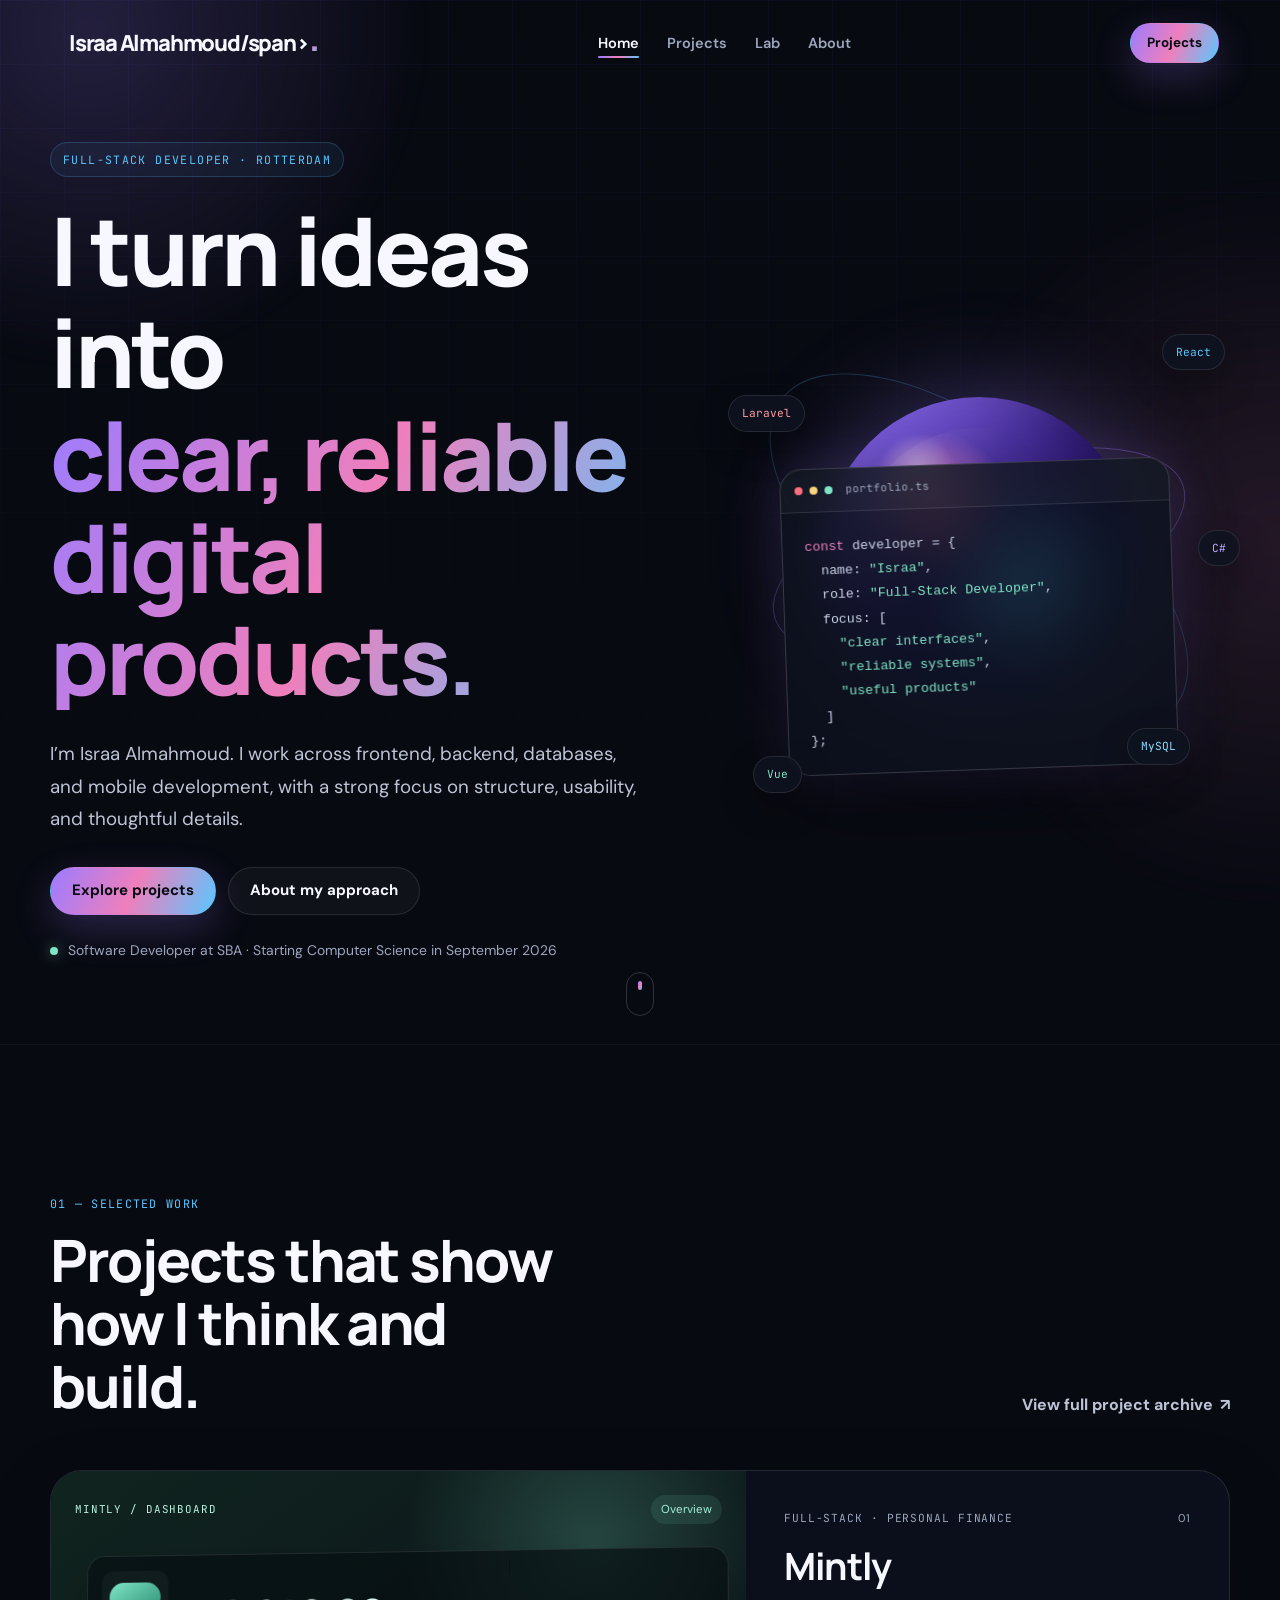
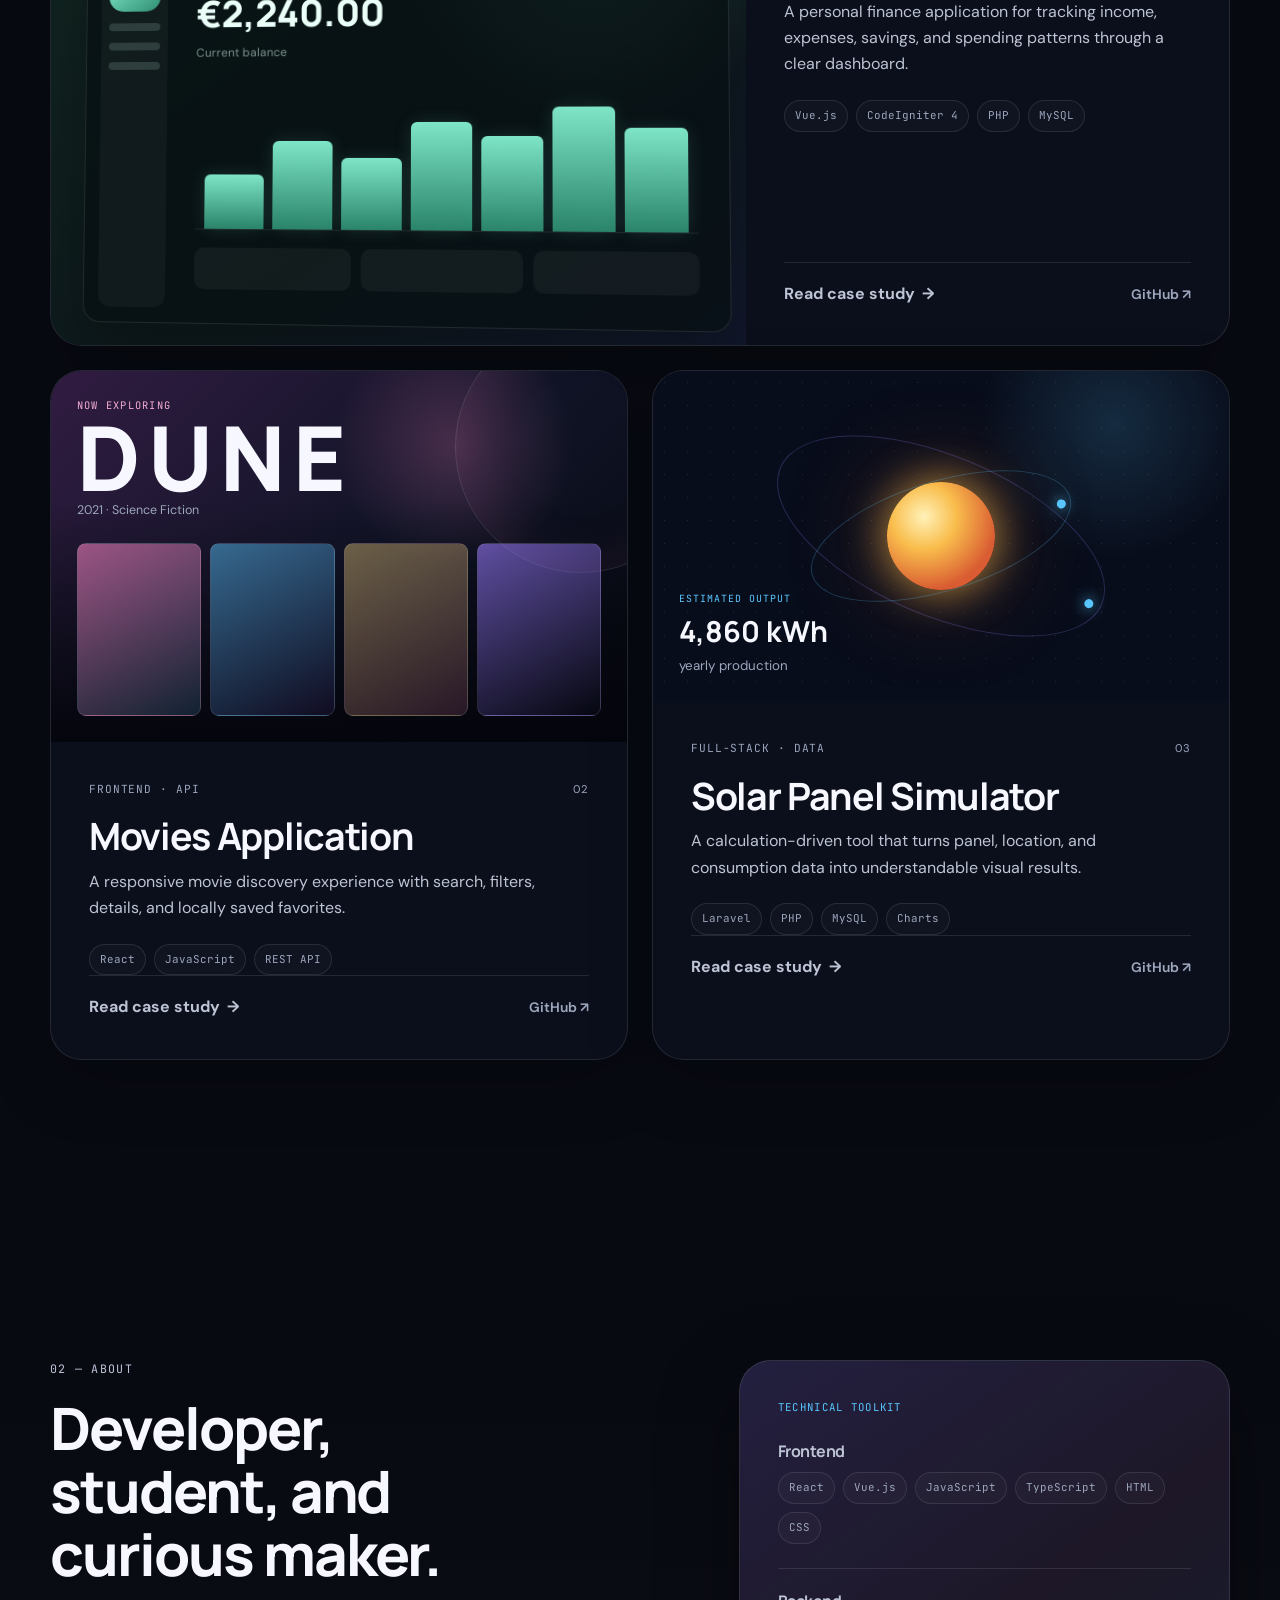
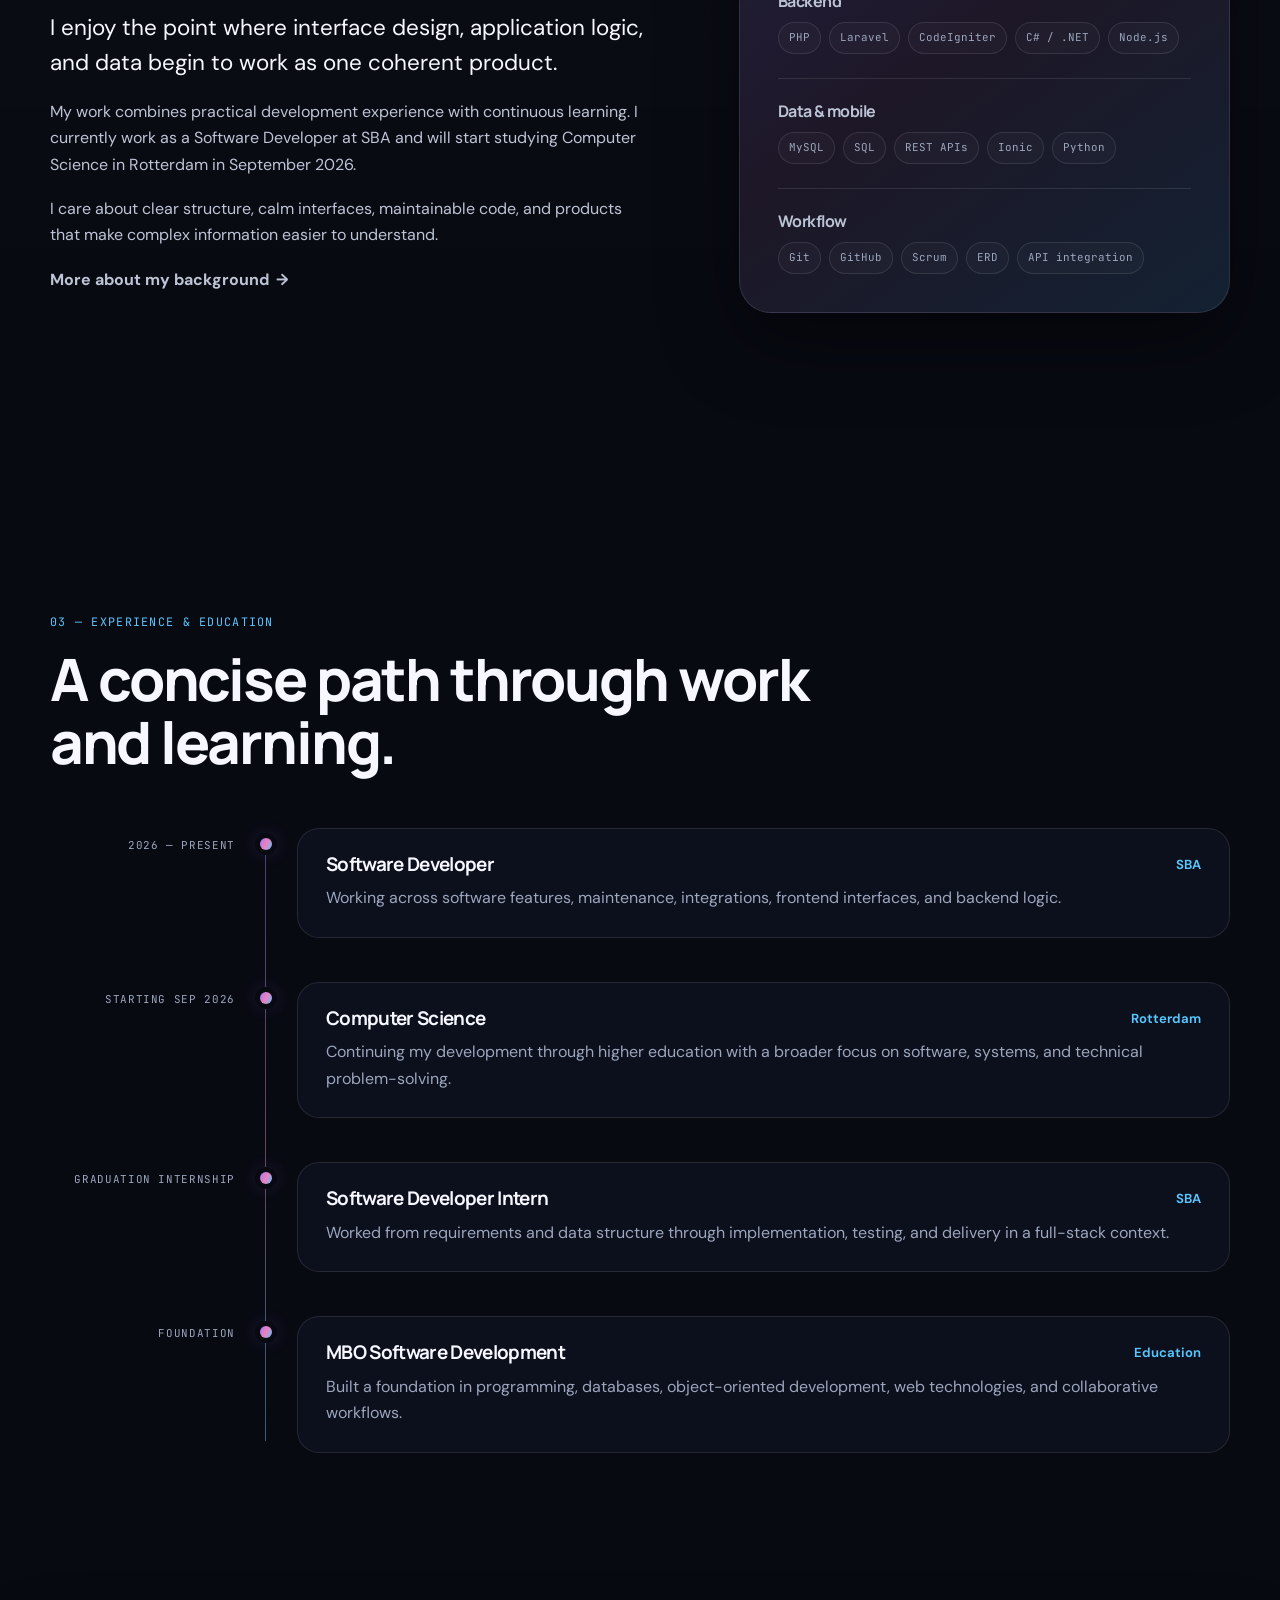
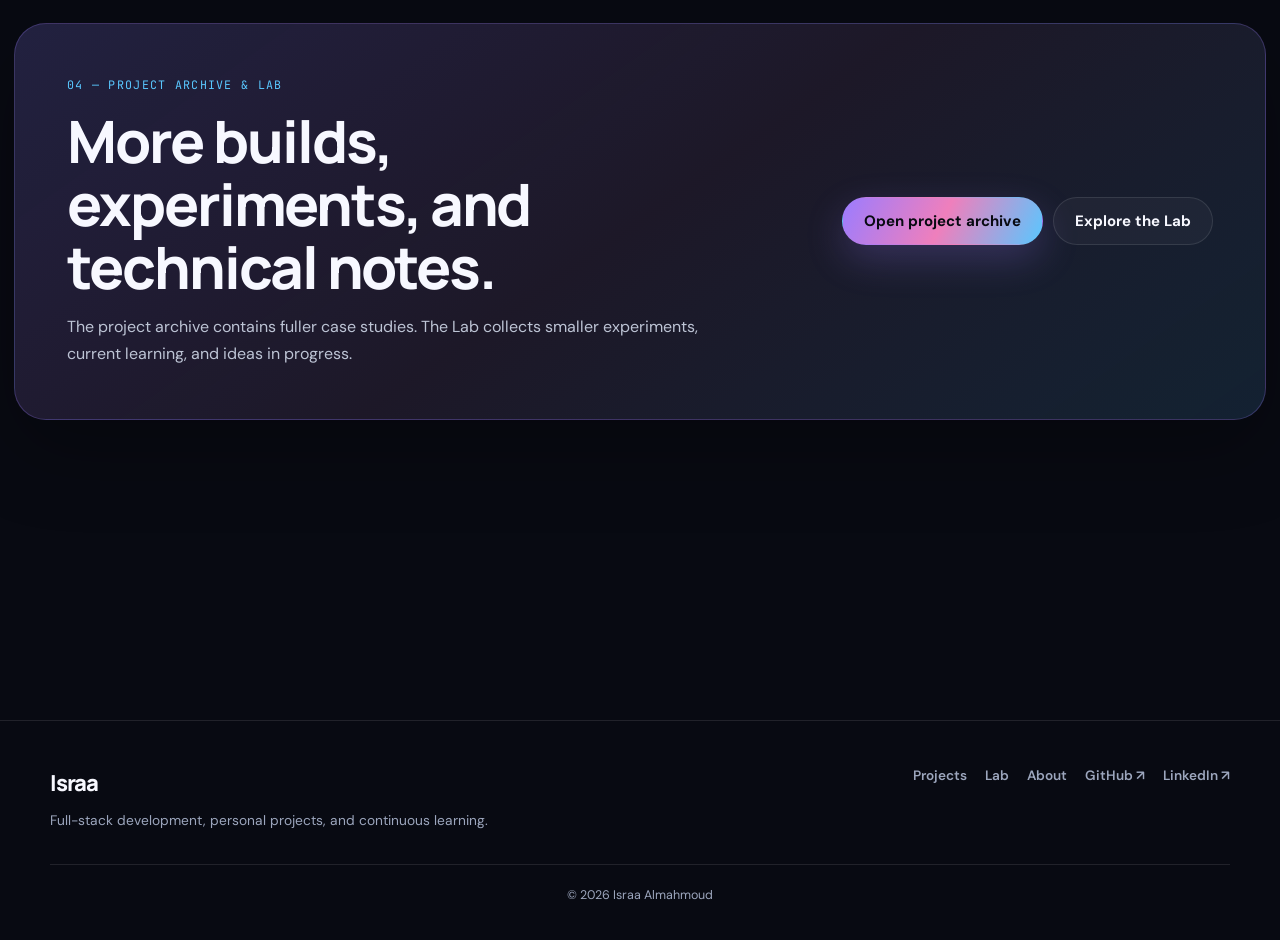
==== commit 2e35104b: "Fix brand name in header to include full name" ====
--- a/index.html
+++ b/index.html
@@ -23,7 +23,7 @@
   <header class="site-header" id="site-header">
     <nav class="nav-shell" aria-label="Primary navigation">
       <a class="brand" href="index.html#home" aria-label="Israa Almahmoud home">
-        <span>Israa</span><span class="brand-dot">.</span>
+        <span>Israa Almahmoud/span><span class="brand-dot">.</span>
       </a>
 
       <ul class="desktop-nav">
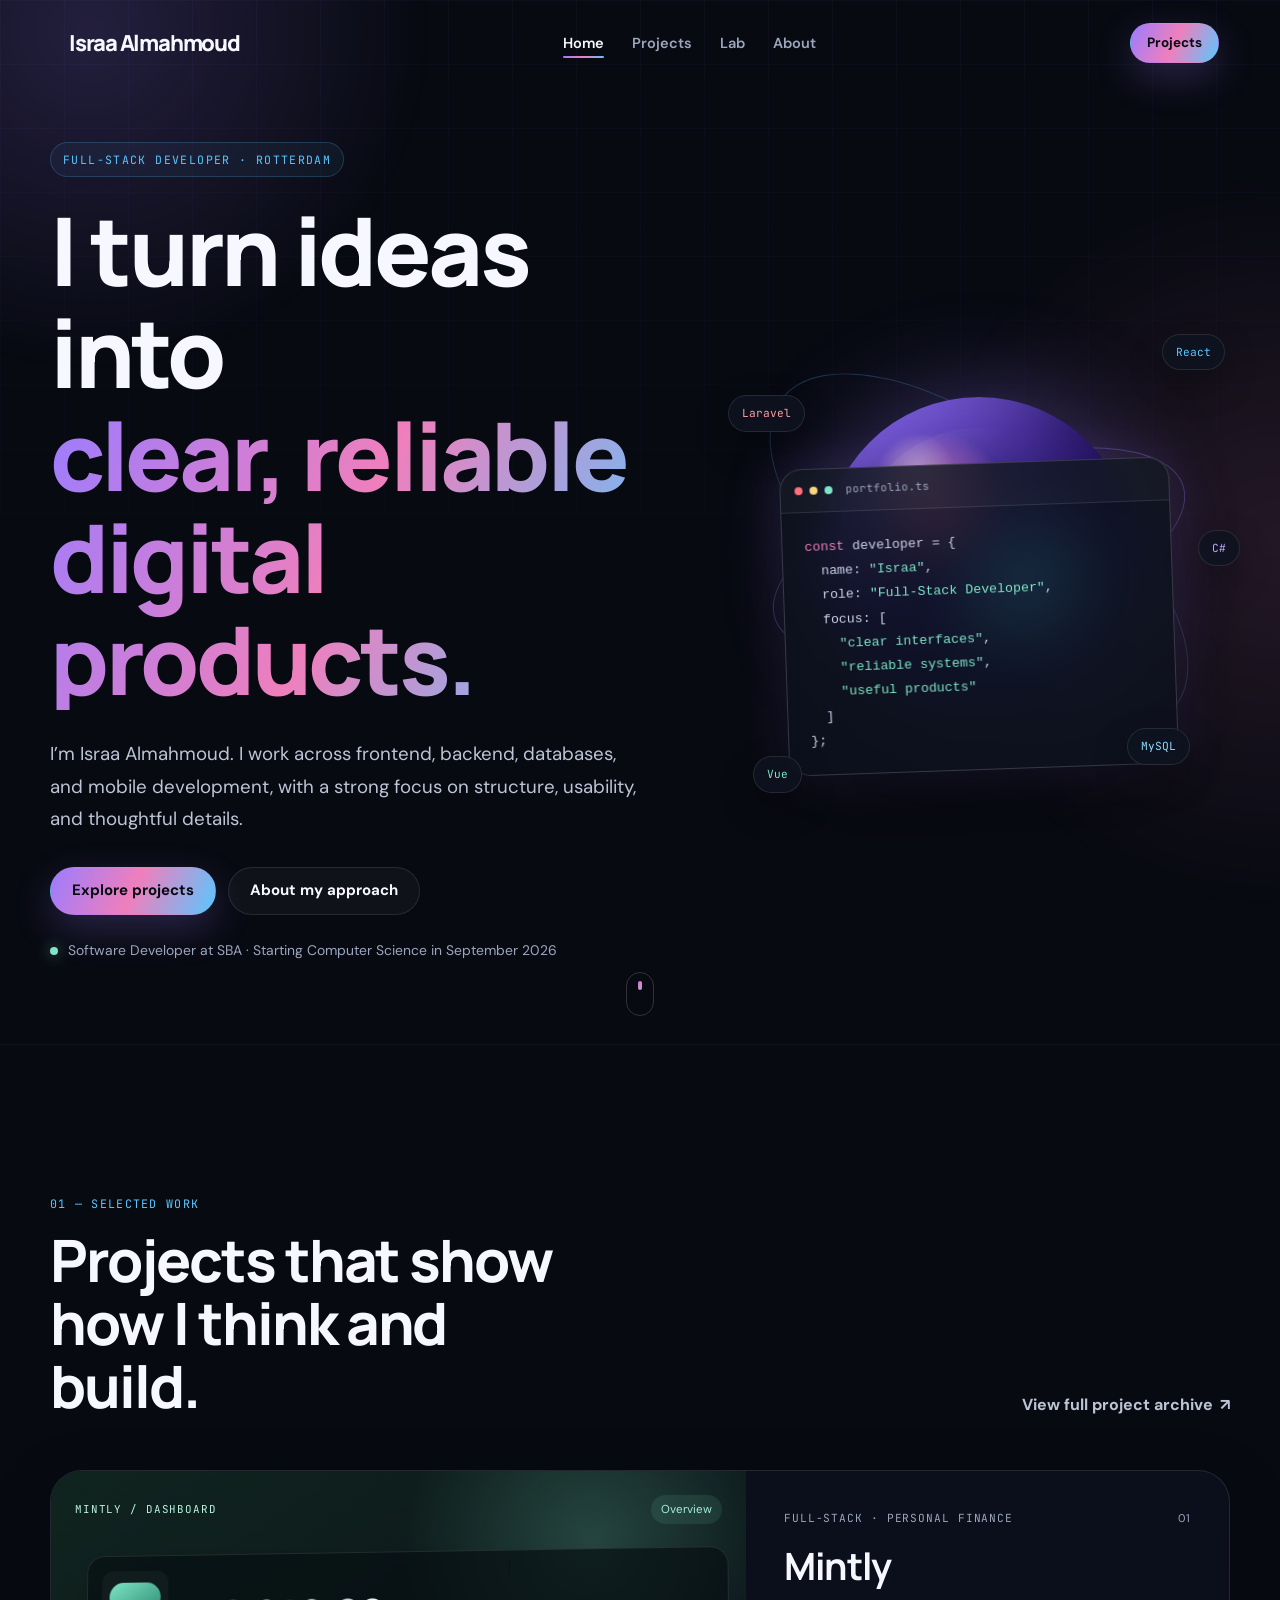
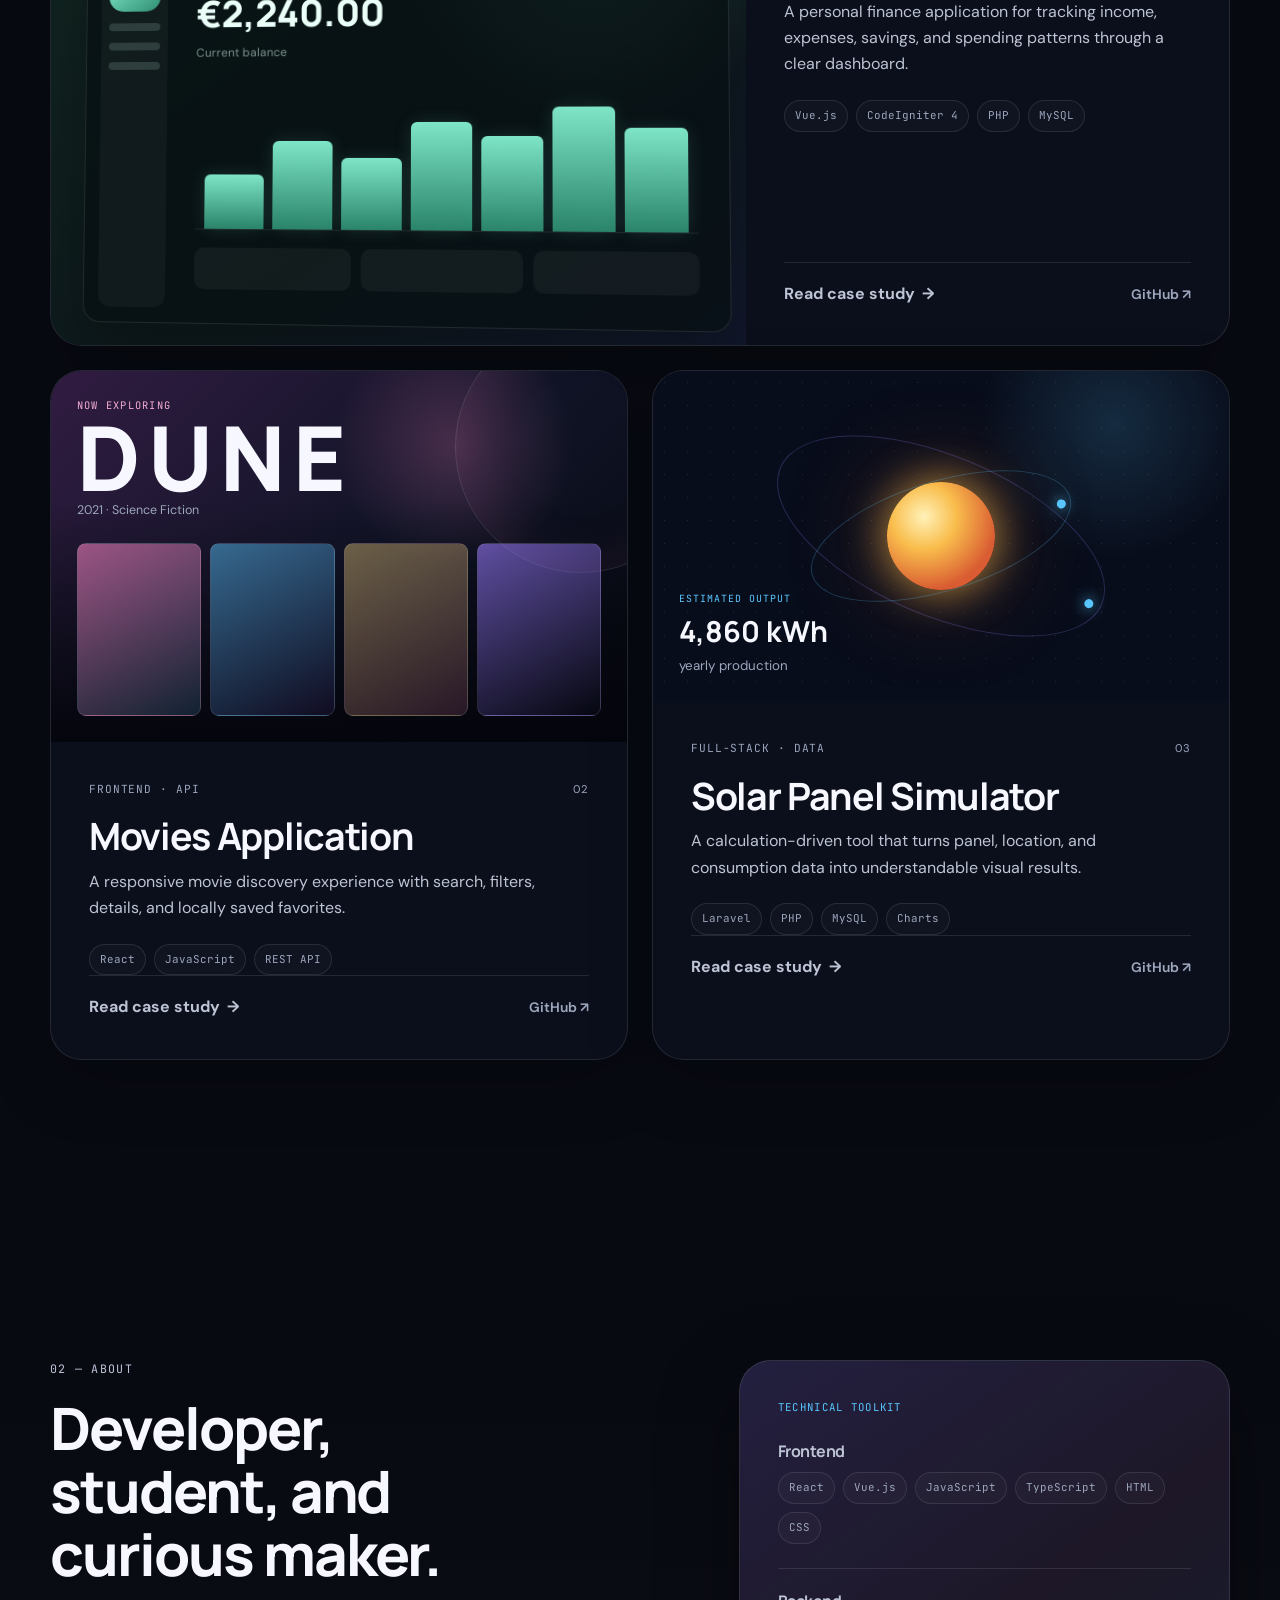
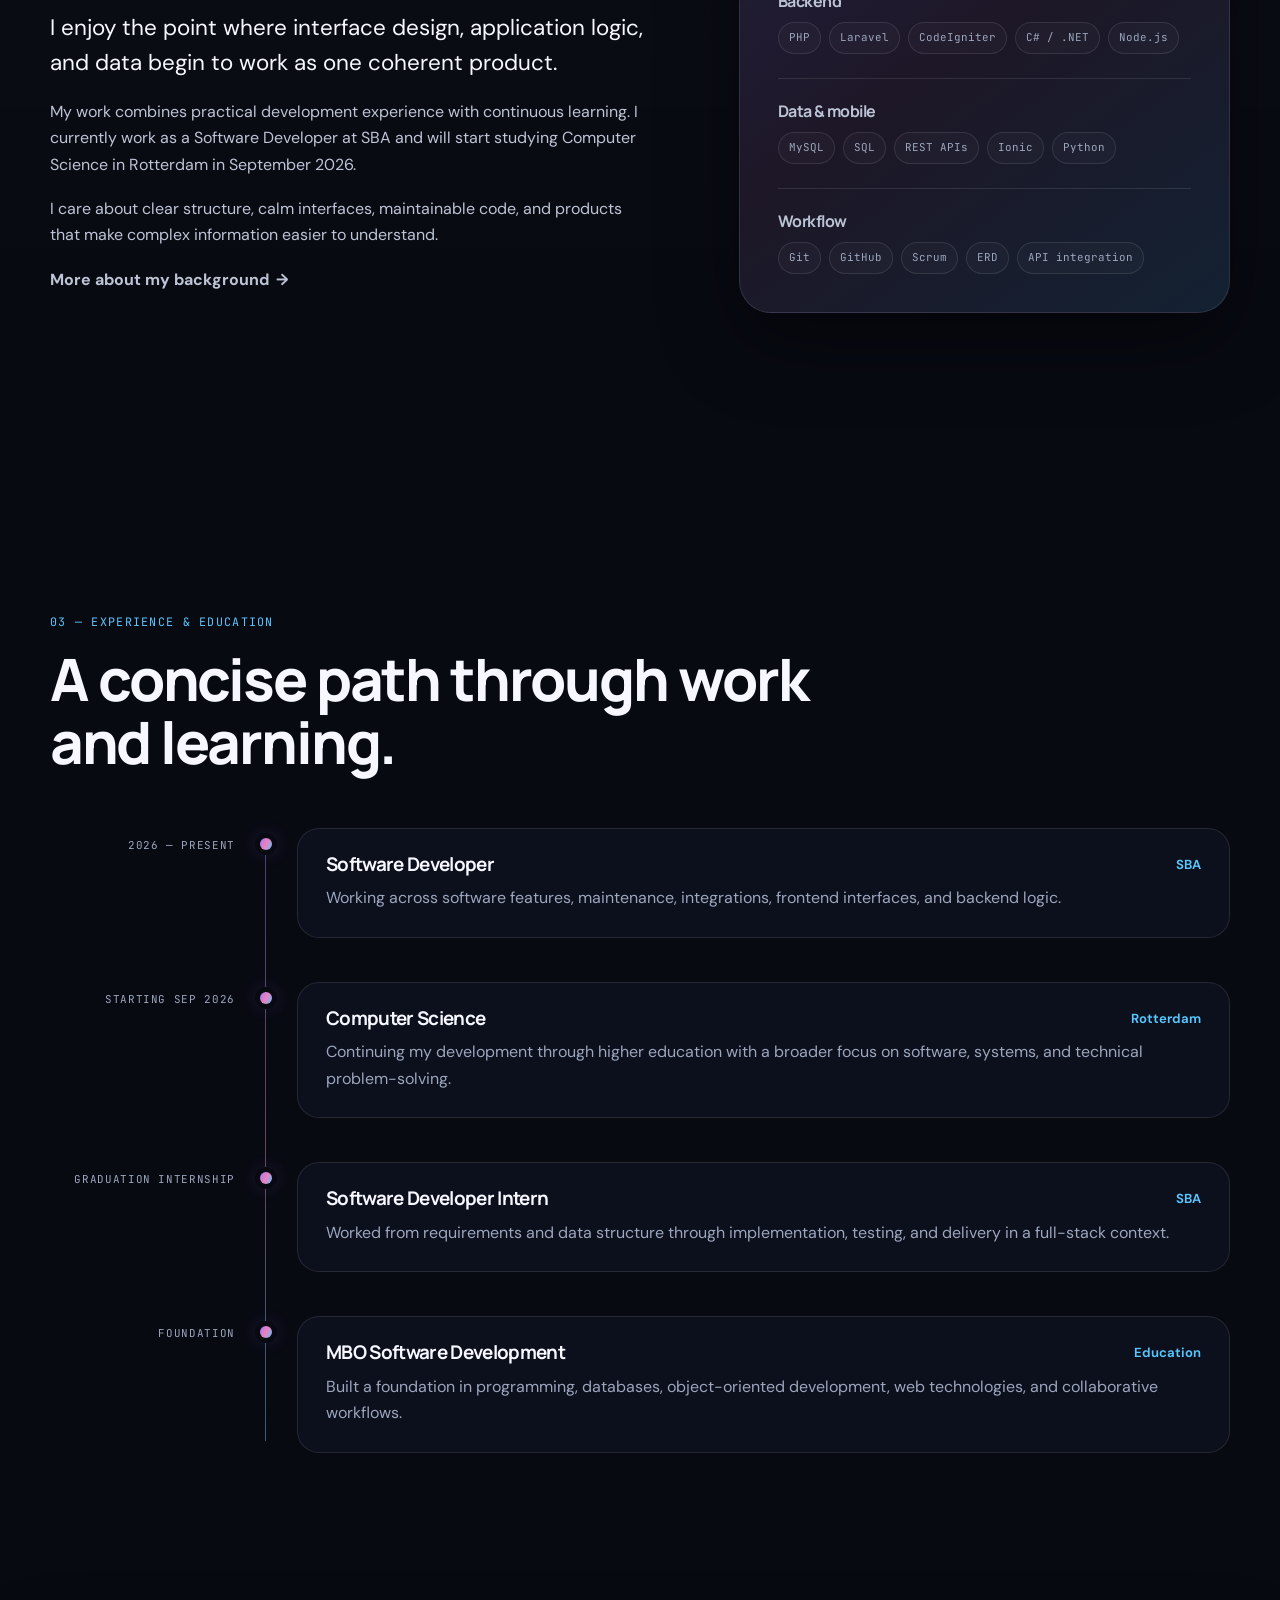
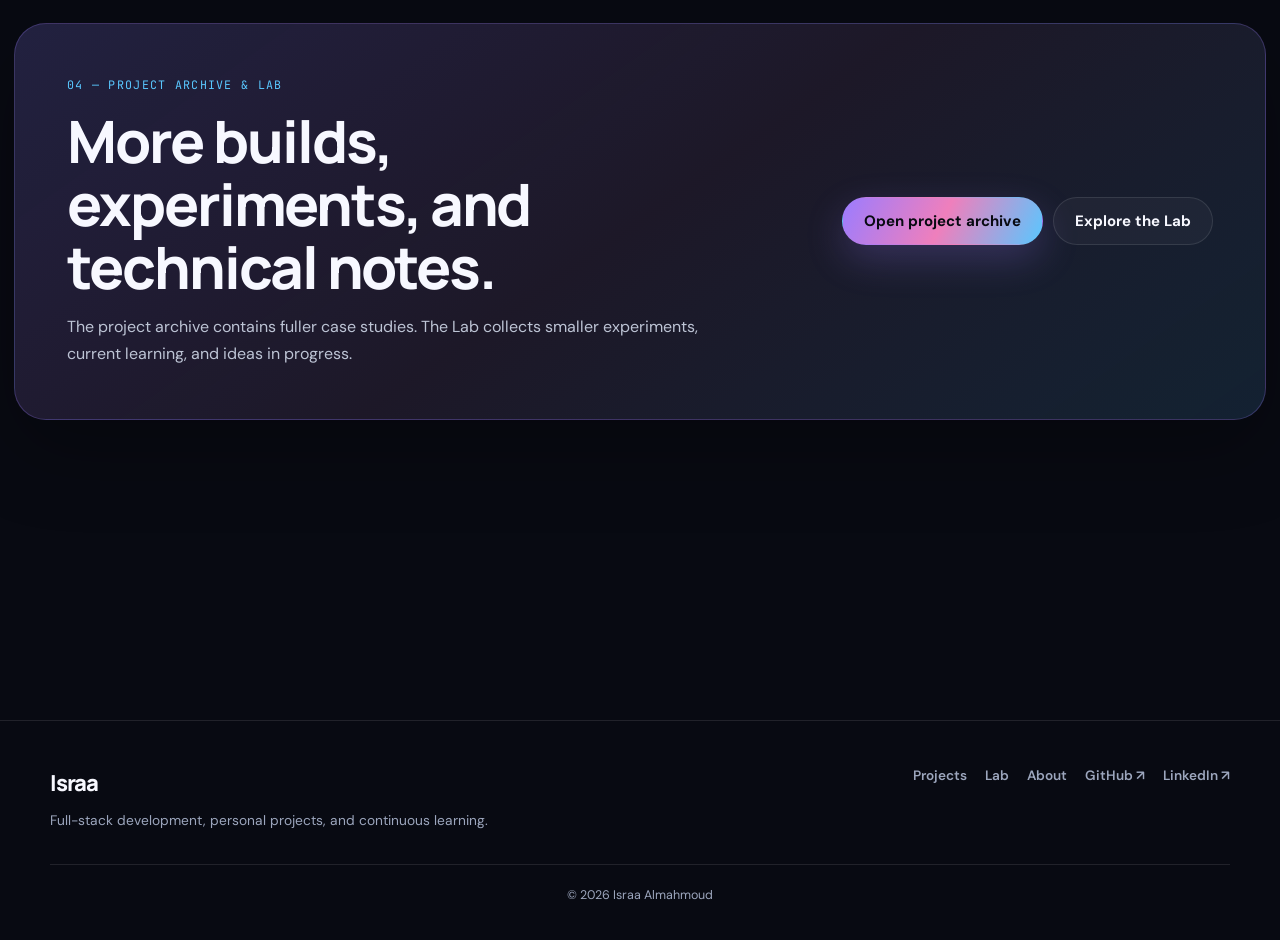
==== commit f7af855e: "small fix" ====
--- a/index.html
+++ b/index.html
@@ -23,7 +23,7 @@
   <header class="site-header" id="site-header">
     <nav class="nav-shell" aria-label="Primary navigation">
       <a class="brand" href="index.html#home" aria-label="Israa Almahmoud home">
-        <span>Israa Almahmoud/span><span class="brand-dot">.</span>
+        <span>Israa Almahmoud</span><span class="brand-dot">.</span>
       </a>
 
       <ul class="desktop-nav">
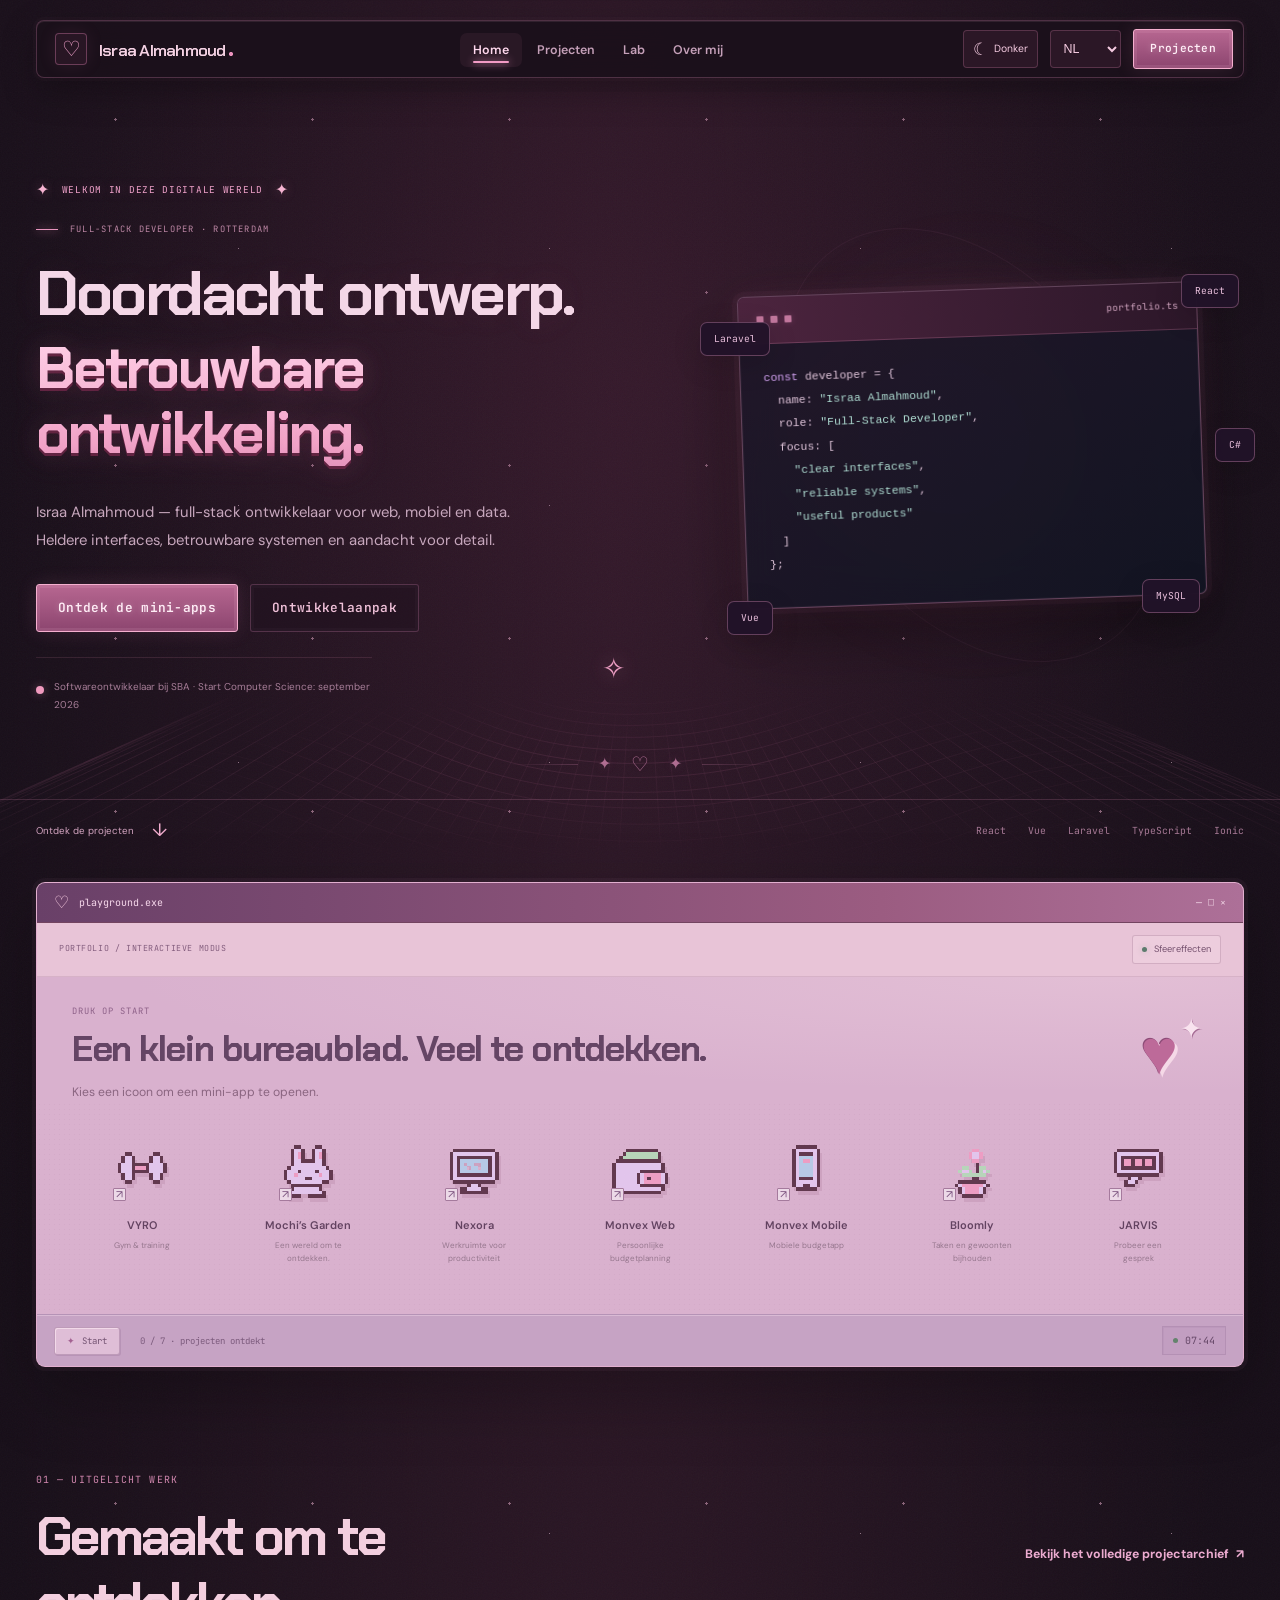
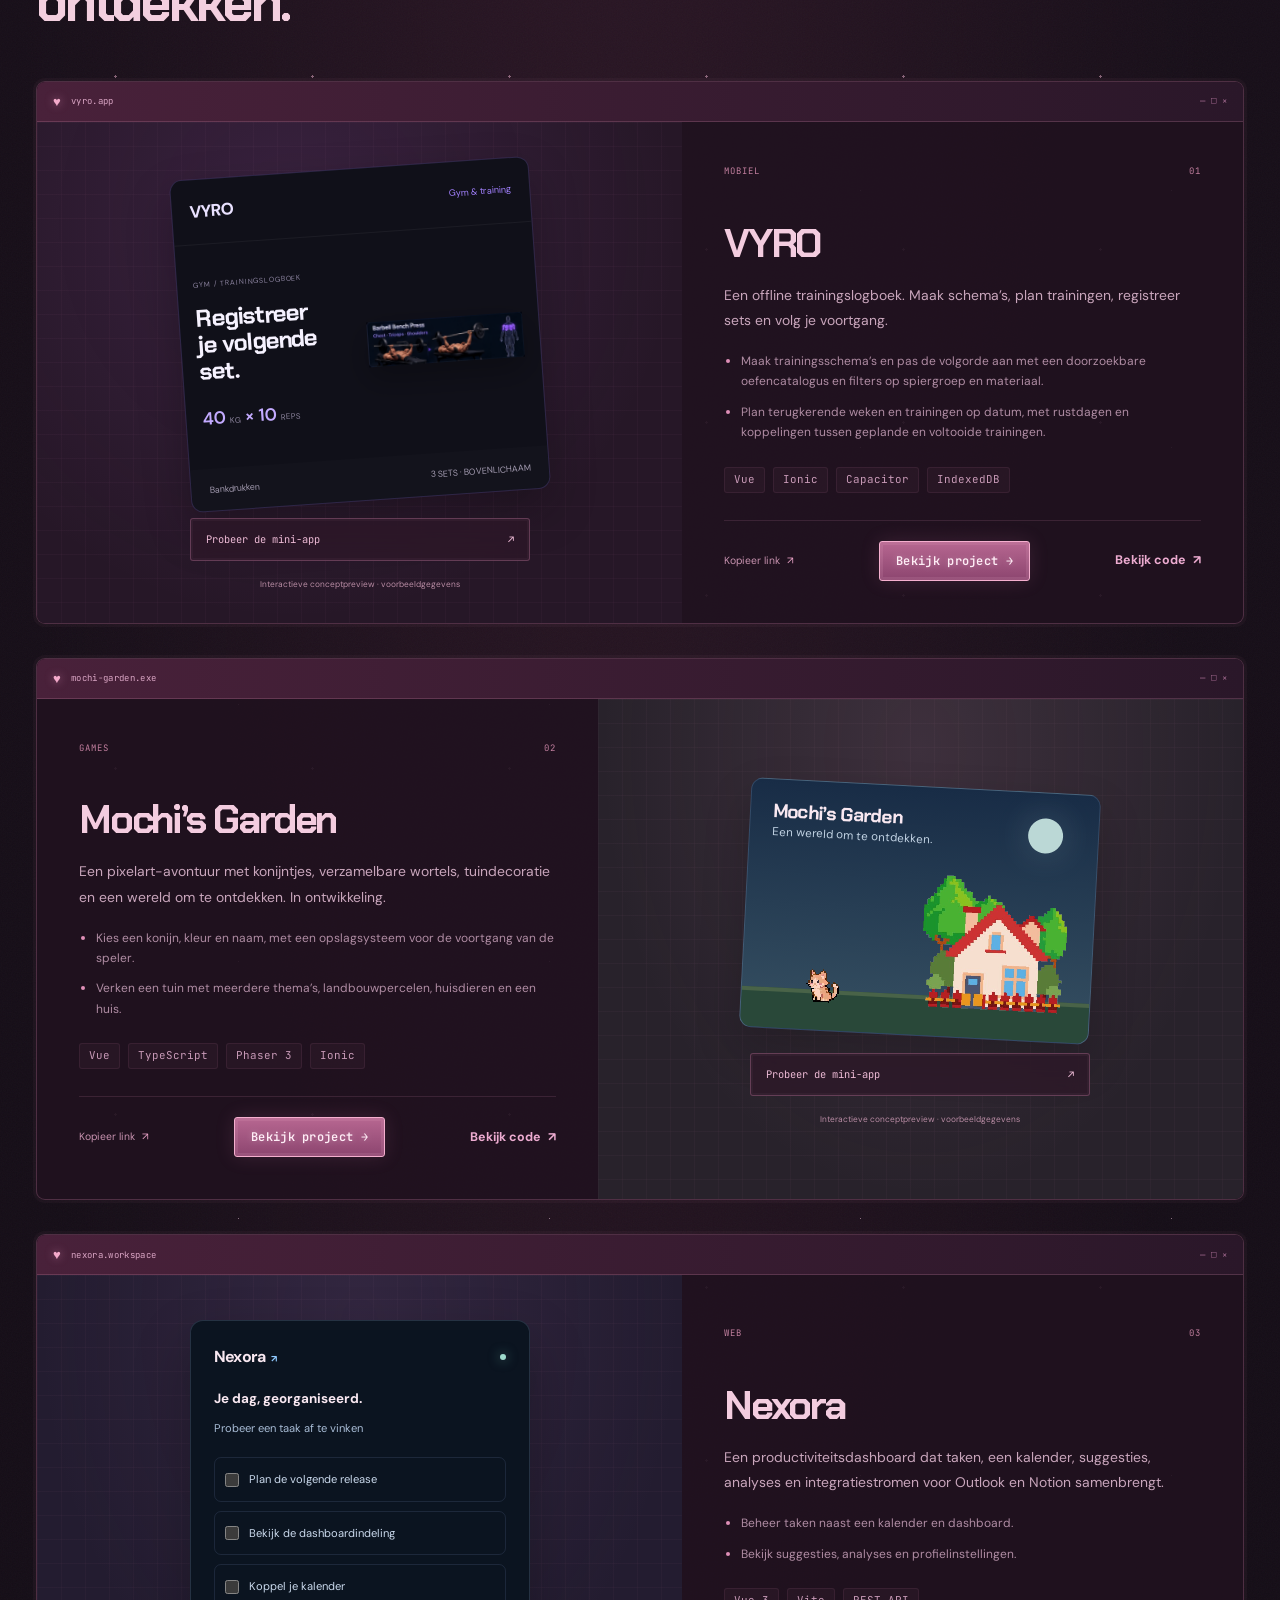
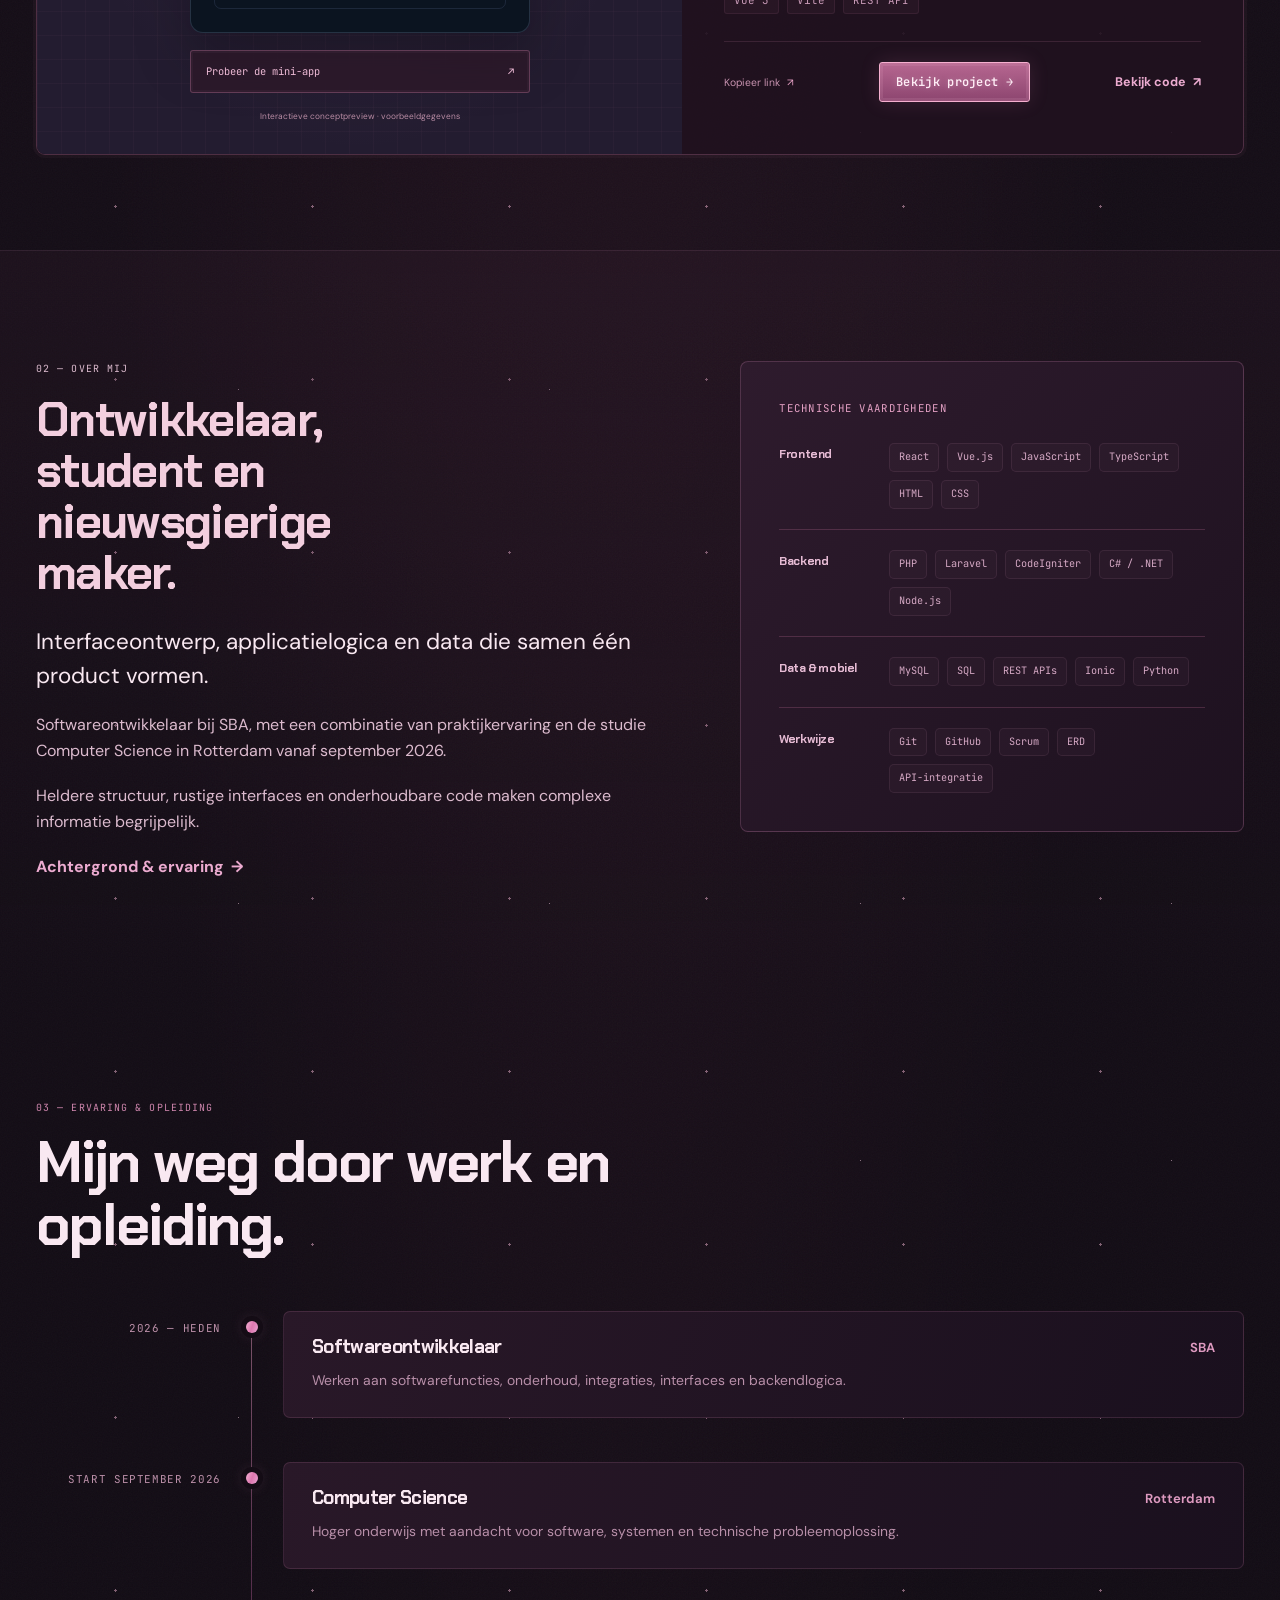
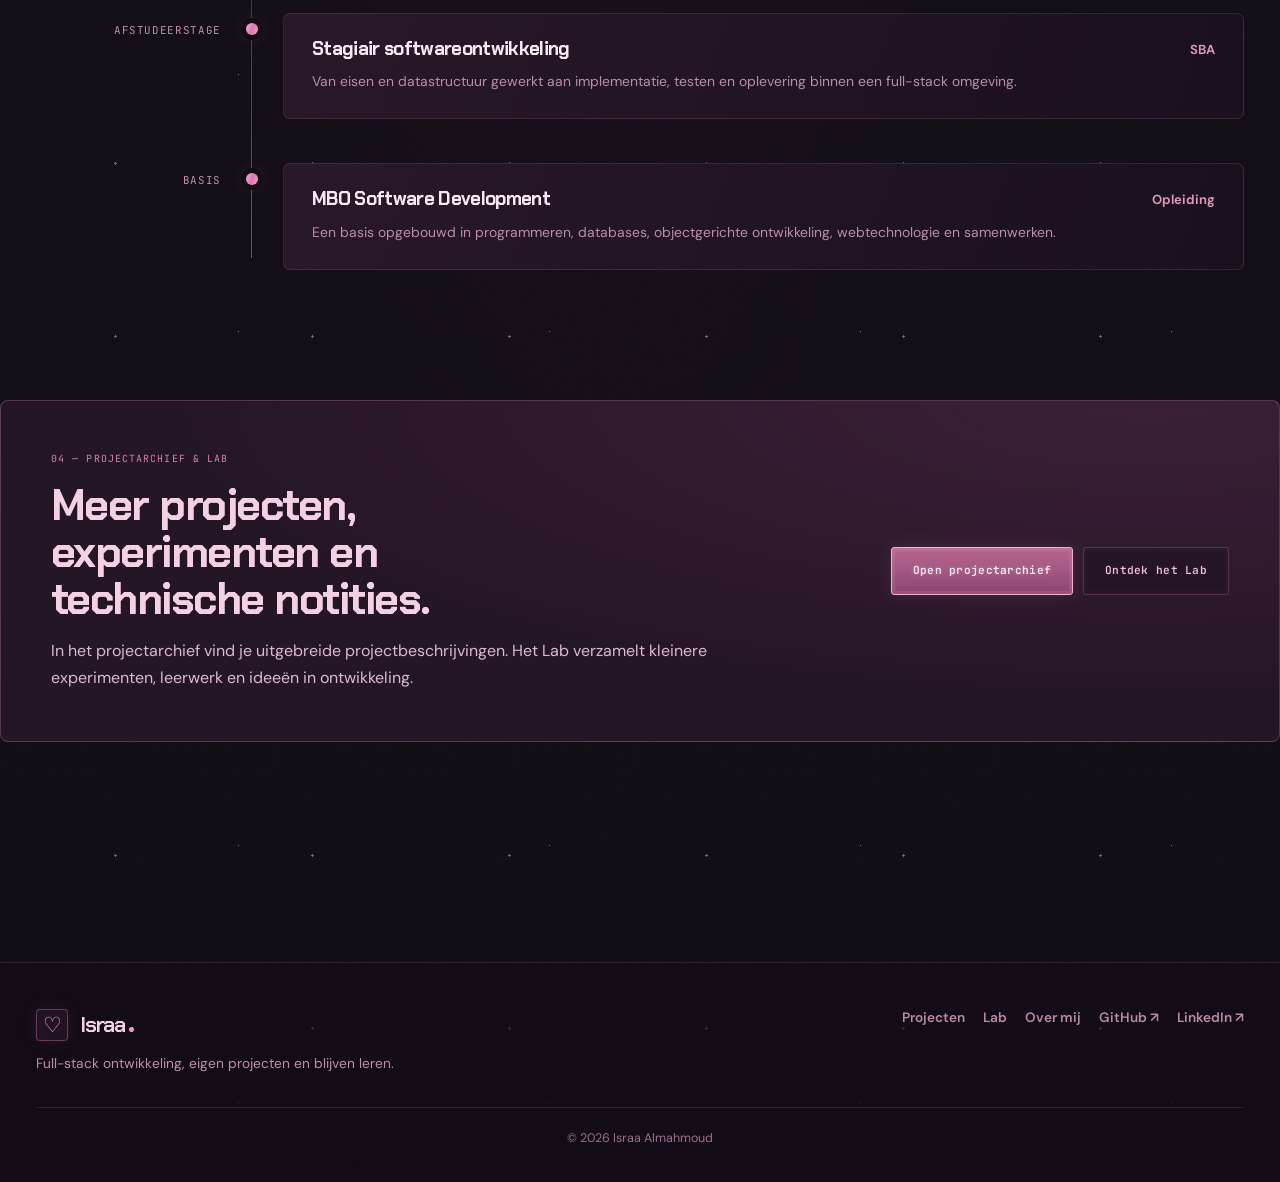
==== commit 55c8951f: "Add translations for Dutch and Arabic languages; implement window controls for draggable mini-dialog" ====
--- a/index.html
+++ b/index.html
@@ -4,15 +4,20 @@
   <meta charset="UTF-8" />
   <meta name="viewport" content="width=device-width, initial-scale=1.0" />
   <meta name="description" content="Portfolio of Israa Almahmoud, a full-stack developer creating clear and reliable web and mobile products." />
-  <meta name="theme-color" content="#080a12" />
+  <meta name="theme-color" content="#140c15" />
   <title>Israa Almahmoud | Full-Stack Developer</title>
 
   <link rel="preconnect" href="https://fonts.googleapis.com" />
   <link rel="preconnect" href="https://fonts.gstatic.com" crossorigin />
-  <link href="https://fonts.googleapis.com/css2?family=DM+Sans:wght@400;500;600;700&family=Manrope:wght@500;600;700;800&family=JetBrains+Mono:wght@400;500;600&display=swap" rel="stylesheet" />
+  <link href="https://fonts.googleapis.com/css2?family=Cormorant+Garamond:ital,wght@0,400;0,500;0,600;1,400;1,500&family=Chakra+Petch:wght@500;600;700&family=Noto+Sans+Arabic:wght@400;500;600;700&family=DM+Sans:wght@400;500;600;700&family=Manrope:wght@500;600;700;800&family=JetBrains+Mono:wght@400;500;600&display=swap" rel="stylesheet" />
   <link rel="stylesheet" href="style.css" />
+  <link rel="stylesheet" href="polish.css" />
+  <link rel="stylesheet" href="cyber.css" />
+  <script src="theme.js"></script>
 </head>
 <body data-page="home">
+  <div class="cyber-backdrop" aria-hidden="true"><div class="cyber-stars"></div><div class="cyber-landscape"></div></div>
+  <div class="reading-progress" aria-hidden="true"></div>
   <a class="skip-link" href="#main">Skip to content</a>
 
   <div class="ambient ambient-one" aria-hidden="true"></div>
@@ -22,7 +27,7 @@
 
   <header class="site-header" id="site-header">
     <nav class="nav-shell" aria-label="Primary navigation">
-      <a class="brand" href="index.html#home" aria-label="Israa Almahmoud home">
+      <a class="brand" href="index.html" aria-label="Israa Almahmoud home">
         <span>Israa Almahmoud</span><span class="brand-dot">.</span>
       </a>
 
@@ -33,7 +38,7 @@
         <li><a href="about.html" data-nav="about">About</a></li>
       </ul>
 
-      <div class="nav-actions">
+      <div class="nav-actions"><label class="language-select"><span class="sr-only">Language</span><select id="language-select" aria-label="Language"><option value="en" lang="en">EN</option><option value="nl" lang="nl">NL</option><option value="ar" lang="ar">العربية</option></select></label>
         <a class="button button-small button-primary nav-projects" href="projects.html">Projects</a>
         <button class="menu-toggle" id="mobileMenuToggle" type="button" aria-label="Open navigation menu" aria-controls="mobileNav" aria-expanded="false">
           <span></span><span></span><span></span>
@@ -50,21 +55,22 @@
   </header>
 
   <main id="main">
-    <section class="hero" id="home" data-nav-group="home">
+    <section class="hero" id="home" data-nav-group="home"><div class="hero-sparkle sparkle-one" aria-hidden="true">✦</div><div class="hero-sparkle sparkle-two" aria-hidden="true">✧</div>
       <div class="container hero-layout">
         <div class="hero-copy">
+          <p class="cyber-welcome mono"><span aria-hidden="true">✦</span> WELCOME TO THIS DIGITAL SPACE <span aria-hidden="true">✦</span></p>
           <p class="eyebrow mono">FULL-STACK DEVELOPER · ROTTERDAM</p>
           <h1>
-            I turn ideas into
-            <span class="gradient-text">clear, reliable digital products.</span>
+            Thoughtful design.
+            <span class="gradient-text">Reliable development.</span>
           </h1>
           <p class="hero-lede">
-            I’m Israa Almahmoud. I work across frontend, backend, databases, and mobile development, with a strong focus on structure, usability, and thoughtful details.
+            Israa Almahmoud — full-stack developer working across web, mobile, and data. Clear interfaces, reliable systems, and thoughtful details.
           </p>
 
           <div class="hero-actions">
-            <a class="button button-primary" href="projects.html">Explore projects</a>
-            <a class="button button-secondary" href="#about">About my approach</a>
+            <a class="button button-primary" href="#work">Explore the mini apps</a>
+            <a class="button button-secondary" href="#about">Development approach</a>
           </div>
 
           <div class="current-note">
@@ -73,7 +79,7 @@
           </div>
         </div>
 
-        <div class="hero-art" aria-hidden="true">
+        <div class="hero-art" aria-hidden="true" data-no-translate>
           <div class="orbital-ring ring-one"></div>
           <div class="orbital-ring ring-two"></div>
           <div class="gradient-orb"></div>
@@ -92,7 +98,7 @@
               <span class="code-file mono">portfolio.ts</span>
             </div>
             <pre class="code-card-body mono"><code><span class="syntax-keyword">const</span> developer = {
-  name: <span class="syntax-string">"Israa"</span>,
+  name: <span class="syntax-string">"Israa Almahmoud"</span>,
   role: <span class="syntax-string">"Full-Stack Developer"</span>,
   focus: [
     <span class="syntax-string">"clear interfaces"</span>,
@@ -104,111 +110,35 @@
         </div>
       </div>
 
+      <div class="pixel-divider" aria-hidden="true"><span>✦</span><span>♡</span><span>✦</span></div>
+      <div class="container hero-rail"><a href="#work"><span>Discover the projects</span><span aria-hidden="true">↓</span></a><div class="hero-stack mono" data-no-translate><span>React</span><span>Vue</span><span>Laravel</span><span>TypeScript</span><span>Ionic</span></div></div>
+
       <a class="scroll-indicator" href="projects.html" aria-label="Open the projects page">
         <span></span>
       </a>
     </section>
 
+<section class="desktop-section" aria-labelledby="desktop-heading"><div class="container"><div class="retro-desktop"><div class="desktop-titlebar"><div><span aria-hidden="true">♡</span> <span>playground.exe</span></div><span class="desktop-title-controls" aria-hidden="true">— □ ×</span></div><div class="desktop-toolbar"><span class="mono">PORTFOLIO / INTERACTIVE MODE</span><button type="button" class="ambience-toggle" aria-pressed="true">Ambient effects</button></div><div class="desktop-intro"><div><p class="section-index mono">PRESS START</p><h2 id="desktop-heading">A little desktop. A lot to explore.</h2><p>Pick an icon to open a mini app.</p></div><div class="desktop-heart" aria-hidden="true"><span>♥</span><i>✦</i></div></div><div class="desktop-shortcuts"><button type="button" class="desktop-shortcut" data-open-app="vyro"><span class="shortcut-image"><img src="images/pixels/workout.svg" alt="" width="48" height="48"><span class="shortcut-arrow" aria-hidden="true">↗</span></span><strong>VYRO</strong><span>Gym & workout</span><span class="shortcut-seen" aria-hidden="true">✓</span></button><button type="button" class="desktop-shortcut" data-open-app="mochi-garden"><span class="shortcut-image"><img src="images/pixels/bunny.svg" alt="" width="48" height="48"><span class="shortcut-arrow" aria-hidden="true">↗</span></span><strong>Mochi’s Garden</strong><span>A place to explore.</span><span class="shortcut-seen" aria-hidden="true">✓</span></button><button type="button" class="desktop-shortcut" data-open-app="nexora"><span class="shortcut-image"><img src="images/pixels/computer.svg" alt="" width="48" height="48"><span class="shortcut-arrow" aria-hidden="true">↗</span></span><strong>Nexora</strong><span>Productivity workspace</span><span class="shortcut-seen" aria-hidden="true">✓</span></button><button type="button" class="desktop-shortcut" data-open-app="monvex-web"><span class="shortcut-image"><img src="images/pixels/wallet.svg" alt="" width="48" height="48"><span class="shortcut-arrow" aria-hidden="true">↗</span></span><strong>Monvex Web</strong><span>Personal budget planning</span><span class="shortcut-seen" aria-hidden="true">✓</span></button><button type="button" class="desktop-shortcut" data-open-app="monvex-mobile"><span class="shortcut-image"><img src="images/pixels/phone.svg" alt="" width="48" height="48"><span class="shortcut-arrow" aria-hidden="true">↗</span></span><strong>Monvex Mobile</strong><span>Mobile budgeting application</span><span class="shortcut-seen" aria-hidden="true">✓</span></button><button type="button" class="desktop-shortcut" data-open-app="bloomly"><span class="shortcut-image"><img src="images/pixels/plant.svg" alt="" width="48" height="48"><span class="shortcut-arrow" aria-hidden="true">↗</span></span><strong>Bloomly</strong><span>Tasks and habit tracking</span><span class="shortcut-seen" aria-hidden="true">✓</span></button><button type="button" class="desktop-shortcut" data-open-app="assistant"><span class="shortcut-image"><img src="images/pixels/chat.svg" alt="" width="48" height="48"><span class="shortcut-arrow" aria-hidden="true">↗</span></span><strong>JARVIS</strong><span>Conversation playground</span><span class="shortcut-seen" aria-hidden="true">✓</span></button></div><div class="desktop-taskbar"><button type="button" class="desktop-start" aria-expanded="false" aria-controls="desktop-start-menu"><span aria-hidden="true">✦</span><span>Start</span></button><nav class="desktop-start-menu" id="desktop-start-menu" aria-label="Desktop navigation" hidden><div class="start-menu-heading"><span aria-hidden="true">♡</span><strong>Israa Almahmoud</strong></div><a href="index.html"><span aria-hidden="true">⌂</span><span>Home</span></a><a href="projects.html"><span aria-hidden="true">▦</span><span>Projects</span></a><a href="about.html"><span aria-hidden="true">♧</span><span>About</span></a><a href="practice.html"><span aria-hidden="true">✧</span><span>Lab</span></a><div class="start-menu-footer"><span aria-hidden="true">✦</span><span>Choose a destination</span></div></nav><p class="exploration-status" aria-live="polite"></p><div class="desktop-clock"><span class="clock-light" aria-hidden="true"></span><span class="sr-only">Local time</span><time data-local-clock></time></div></div></div></div></section>
     <section class="section selected-work" id="work" data-nav-group="work">
       <div class="container">
         <div class="section-heading-row">
           <div>
             <p class="section-index mono">01 — SELECTED WORK</p>
-            <h2>Projects that show how I think and build.</h2>
+            <h2>Made to be explored.</h2>
           </div>
           <a class="text-link" href="projects.html">View full project archive <span aria-hidden="true">↗</span></a>
         </div>
 
-        <div class="project-grid">
-          <article class="project-card project-card-large reveal">
-            <div class="project-visual mintly-visual">
-              <div class="visual-toolbar">
-                <span class="visual-label mono">MINTLY / DASHBOARD</span>
-                <span class="visual-status">Overview</span>
-              </div>
-              <div class="dashboard-layout">
-                <div class="dashboard-sidebar">
-                  <span></span><span></span><span></span><span></span>
-                </div>
-                <div class="dashboard-main">
-                  <div class="dashboard-total">€2,240.00</div>
-                  <div class="dashboard-caption">Current balance</div>
-                  <div class="dashboard-chart">
-                    <i style="--bar:42%"></i><i style="--bar:68%"></i><i style="--bar:55%"></i><i style="--bar:82%"></i><i style="--bar:72%"></i><i style="--bar:94%"></i><i style="--bar:78%"></i>
-                  </div>
-                  <div class="dashboard-row"><span></span><span></span><span></span></div>
-                </div>
-              </div>
-            </div>
-            <div class="project-content">
-              <div class="project-meta">
-                <span class="mono">FULL-STACK · PERSONAL FINANCE</span>
-                <span>01</span>
-              </div>
-              <h3>Mintly</h3>
-              <p>A personal finance application for tracking income, expenses, savings, and spending patterns through a clear dashboard.</p>
-              <div class="tag-list">
-                <span>Vue.js</span><span>CodeIgniter 4</span><span>PHP</span><span>MySQL</span>
-              </div>
-              <div class="project-actions">
-                <a class="text-link" href="projects.html#mintly">Read case study <span aria-hidden="true">→</span></a>
-                <a class="icon-link" href="https://github.com/isravx0/Personal-finance-tracker-frontend" target="_blank" rel="noopener" aria-label="Open Mintly frontend repository">GitHub ↗</a>
-              </div>
-            </div>
-          </article>
-
-          <article class="project-card reveal">
-            <div class="project-visual movies-visual">
-              <div class="movie-feature">
-                <div class="movie-kicker mono">NOW EXPLORING</div>
-                <div class="movie-title">DUNE</div>
-                <div class="movie-details">2021 · Science Fiction</div>
-              </div>
-              <div class="movie-posters"><span></span><span></span><span></span><span></span></div>
-            </div>
-            <div class="project-content">
-              <div class="project-meta">
-                <span class="mono">FRONTEND · API</span>
-                <span>02</span>
-              </div>
-              <h3>Movies Application</h3>
-              <p>A responsive movie discovery experience with search, filters, details, and locally saved favorites.</p>
-              <div class="tag-list"><span>React</span><span>JavaScript</span><span>REST API</span></div>
-              <div class="project-actions">
-                <a class="text-link" href="projects.html#movies">Read case study <span aria-hidden="true">→</span></a>
-                <a class="icon-link" href="https://github.com/isravx0/movie-application" target="_blank" rel="noopener">GitHub ↗</a>
-              </div>
-            </div>
-          </article>
-
-          <article class="project-card reveal">
-            <div class="project-visual solar-visual">
-              <div class="sun-orb"></div>
-              <div class="solar-ring solar-ring-one"></div>
-              <div class="solar-ring solar-ring-two"></div>
-              <div class="solar-data">
-                <span class="mono">ESTIMATED OUTPUT</span>
-                <strong>4,860 kWh</strong>
-                <small>yearly production</small>
-              </div>
-            </div>
-            <div class="project-content">
-              <div class="project-meta">
-                <span class="mono">FULL-STACK · DATA</span>
-                <span>03</span>
-              </div>
-              <h3>Solar Panel Simulator</h3>
-              <p>A calculation-driven tool that turns panel, location, and consumption data into understandable visual results.</p>
-              <div class="tag-list"><span>Laravel</span><span>PHP</span><span>MySQL</span><span>Charts</span></div>
-              <div class="project-actions">
-                <a class="text-link" href="projects.html#solar">Read case study <span aria-hidden="true">→</span></a>
-                <a class="icon-link" href="https://github.com/isravx0/solar-simulator" target="_blank" rel="noopener">GitHub ↗</a>
-              </div>
-            </div>
-          </article>
-        </div>
-      </div>
-    </section>
+<div class="collection-grid featured-grid"><article class="collection-card" id="vyro" data-category="mobile"><div class="project-window-bar" aria-hidden="true"><span class="window-heart">♥</span><span>vyro.app</span><span class="window-controls">— □ ×</span></div>
+
+      <div class="project-preview preview-vyro"><div class="gym-cover"><div class="gym-cover-top"><strong>VYRO</strong><span>Gym &amp; workout</span></div><div class="gym-cover-body"><div><p>GYM / WORKOUT JOURNAL</p><h4>Log your next set.</h4><span class="gym-reps" dir="ltr">40 <small>KG</small> × 10 <small>REPS</small></span></div><img src="images/projects/bench-press.png" alt="Bench press" loading="lazy"></div><div class="gym-cover-bottom"><span>Bench press</span><span dir="ltr">3 SETS · UPPER BODY</span></div></div><button type="button" class="launch-mini" data-open-app="vyro"><span>Try the mini app</span><span aria-hidden="true">↗</span></button><p class="demo-caption">Interactive concept preview · sample data</p></div><div class="collection-content"><div class="project-meta mono"><span>MOBILE</span><span>01</span></div><h3><a href="project-vyro.html">VYRO</a></h3><p>An offline workout journal. Build routines, plan sessions, log sets, and follow your progress over time.</p><ul class="project-highlights"><li>Build and reorder routines using a searchable exercise catalog with muscle and equipment filters.</li><li>Plan recurring weeks and dated sessions, with rest days and explicit links between planned and completed workouts.</li></ul><div class="tag-list"><span>Vue</span><span>Ionic</span><span>Capacitor</span><span>IndexedDB</span></div><div class="project-actions"><button type="button" class="copy-project" data-copy-link="project-vyro.html">Copy link <span aria-hidden="true">↗</span></button><a class="button button-primary button-small" href="project-vyro.html">View project →</a><a class="text-link" href="https://github.com/isravx0/VYRO" target="_blank" rel="noopener">Explore code <span aria-hidden="true">↗</span></a></div></div>
+    </article><article class="collection-card" id="mochi-garden" data-category="games"><div class="project-window-bar" aria-hidden="true"><span class="window-heart">♥</span><span>mochi-garden.exe</span><span class="window-controls">— □ ×</span></div>
+
+      <div class="project-preview preview-mochi-garden"><div class="garden-demo"><span class="garden-sun"></span><h4>Mochi’s Garden</h4><p>A place to explore.</p><img src="images/projects/garden-house.png" alt="" class="garden-preview-house" loading="lazy"><img src="images/projects/garden-cat.png" alt="" class="garden-preview-cat" loading="lazy"><div class="garden-floor"></div></div><button type="button" class="launch-mini" data-open-app="mochi-garden"><span>Try the mini app</span><span aria-hidden="true">↗</span></button><p class="demo-caption">Interactive concept preview · sample data</p></div><div class="collection-content"><div class="project-meta mono"><span>GAMES</span><span>02</span></div><h3><a href="project-mochi-garden.html">Mochi’s Garden</a></h3><p>A cozy pixel-art adventure with bunny characters, collectible carrots, garden decoration, and a world to explore. In active development.</p><ul class="project-highlights"><li>Choose a bunny character, a colour, and a name, with a save system for player progress.</li><li>Explore a scrollable home garden with multiple themes, farm plots, pets, and a house area.</li></ul><div class="tag-list"><span>Vue</span><span>TypeScript</span><span>Phaser 3</span><span>Ionic</span></div><div class="project-actions"><button type="button" class="copy-project" data-copy-link="project-mochi-garden.html">Copy link <span aria-hidden="true">↗</span></button><a class="button button-primary button-small" href="project-mochi-garden.html">View project →</a><a class="text-link" href="https://github.com/isravx0/mochi-garden" target="_blank" rel="noopener">Explore code <span aria-hidden="true">↗</span></a></div></div>
+    </article><article class="collection-card" id="nexora" data-category="web"><div class="project-window-bar" aria-hidden="true"><span class="window-heart">♥</span><span>nexora.workspace</span><span class="window-controls">— □ ×</span></div>
+
+      <div class="project-preview preview-nexora"><div class="demo-window tasks-demo"><div class="demo-top"><strong>Nexora<span>↗</span></strong><span class="demo-live"></span></div><h4>Your day, organised.</h4><p class="demo-sub">Try checking off a task</p><div class="demo-tasks"><label><input type="checkbox"><span>Plan the next release</span></label><label><input type="checkbox"><span>Review dashboard layout</span></label><label><input type="checkbox"><span>Connect your calendar</span></label></div></div><button type="button" class="launch-mini" data-open-app="nexora"><span>Try the mini app</span><span aria-hidden="true">↗</span></button><p class="demo-caption">Interactive concept preview · sample data</p></div><div class="collection-content"><div class="project-meta mono"><span>WEB</span><span>03</span></div><h3><a href="project-nexora.html">Nexora</a></h3><p>A productivity dashboard bringing tasks, a calendar, suggestions, analytics, and Outlook and Notion integration flows into one workspace.</p><ul class="project-highlights"><li>Manage tasks alongside a calendar view and dashboard.</li><li>Access suggestions, analytics, and profile settings.</li></ul><div class="tag-list"><span>Vue 3</span><span>Vite</span><span>REST API</span></div><div class="project-actions"><button type="button" class="copy-project" data-copy-link="project-nexora.html">Copy link <span aria-hidden="true">↗</span></button><a class="button button-primary button-small" href="project-nexora.html">View project →</a><a class="text-link" href="https://github.com/isravx0/nexora-frontend" target="_blank" rel="noopener">Explore code <span aria-hidden="true">↗</span></a></div></div>
+    </article></div></div></section>
 
     <section class="section profile-section" id="about" data-nav-group="about">
       <div class="container profile-grid">
@@ -216,15 +146,15 @@
           <p class="section-index mono">02 — ABOUT</p>
           <h2>Developer, student, and curious maker.</h2>
           <p class="profile-lede">
-            I enjoy the point where interface design, application logic, and data begin to work as one coherent product.
+            Interface design, application logic, and data working together as one coherent product.
           </p>
           <p>
-            My work combines practical development experience with continuous learning. I currently work as a Software Developer at SBA and will start studying Computer Science in Rotterdam in September 2026.
+            Software Developer at SBA, combining practical experience with continued study in Computer Science in Rotterdam from September 2026.
           </p>
           <p>
-            I care about clear structure, calm interfaces, maintainable code, and products that make complex information easier to understand.
-          </p>
-          <a class="text-link" href="about.html">More about my background <span aria-hidden="true">→</span></a>
+            Clear structure, calm interfaces, and maintainable code make complex information easier to understand.
+          </p>
+          <a class="text-link" href="about.html">Background & experience <span aria-hidden="true">→</span></a>
         </div>
 
         <div class="skills-panel reveal">
@@ -277,7 +207,7 @@
                 <h3>Computer Science</h3>
                 <span>Rotterdam</span>
               </div>
-              <p>Continuing my development through higher education with a broader focus on software, systems, and technical problem-solving.</p>
+              <p>Higher education focused on software, systems, and technical problem-solving.</p>
             </div>
           </article>
 
@@ -323,6 +253,8 @@
     </section>
   </main>
 
+  <button type="button" class="back-to-top" aria-label="Back to top" hidden><span aria-hidden="true">↑</span></button>
+  <div class="copy-feedback" role="status" aria-live="polite" hidden></div>
   <footer class="site-footer">
     <div class="container footer-layout">
       <div>
@@ -340,6 +272,14 @@
     </div>
   </footer>
 
+  <script src="translations.js"></script>
+  <script src="mini-apps.js"></script>
+  <script src="localization.js"></script>
   <script src="scripts.js"></script>
+  <script src="details.js"></script>
+  <script src="alive.js"></script>
+  <script src="window-controls.js"></script>
+  <script src="project-browser.js"></script>
+  <script src="sparkle.js"></script>
 </body>
 </html>
--- a/style.css
+++ b/style.css
@@ -558,3 +558,86 @@
   *, *::before, *::after { scroll-behavior: auto !important; animation-duration: 0.001ms !important; animation-iteration-count: 1 !important; transition-duration: 0.001ms !important; }
   .reveal { opacity: 1; transform: none; }
 }
+
+/* Professional portfolio: neutral surfaces and a restrained blue accent. */
+:root { --bg:#101318; --bg-soft:#151a22; --surface-solid:#181e28; --text:#f2f4f8; --muted:#a3adbc; --muted-strong:#c3cbd7; --line:#ffffff18; --blue:#8ab4ff; --purple:#8ab4ff; --pink:#a3b8d8; --mint:#8ab4ff; --gradient:linear-gradient(110deg,#79a9ff,#a8c8ff); --gradient-soft:linear-gradient(135deg,#8ab4ff08,transparent); --radius:8px; --radius-lg:12px; --section-space:90px; }
+.ambient,.background-grid,.spotlight { display:none; }
+.site-header .nav-shell { background:#101318f5; box-shadow:none; border-color:var(--line); border-radius:10px; }
+.gradient-text { background:none; color:var(--blue); -webkit-text-fill-color:currentColor; }
+.button { border-radius:6px; }.button-primary { background:#8ab4ff; color:#101b30; box-shadow:none; }.button-primary:hover { box-shadow:none; background:#abcaff; }
+.hero { min-height:0; padding:155px 0 65px; }.hero-layout { grid-template-columns:1.3fr 1fr; gap:70px; }.hero h1 { font-size:clamp(2.7rem,4.8vw,4.4rem); max-width:16ch; letter-spacing:-.045em; }.hero-lede { font-size:1rem; max-width:58ch; }.current-note { font-size:.75rem; }.scroll-indicator { display:none; }
+.hero-project-index { border-top:2px solid var(--blue); padding-top:20px; }.hero-project-index > p { font-size:.65rem; letter-spacing:.12em; color:var(--muted); margin-bottom:18px; }.hero-project-index > a { display:flex; align-items:center; gap:18px; padding:20px 0; border-bottom:1px solid var(--line); text-decoration:none; }.hero-project-index a > span { color:var(--muted); font-size:.7rem; }.hero-project-index strong { display:block; font-size:1.3rem; font-weight:600; }.hero-project-index small { color:var(--muted); font-size:.8rem; }.hero-project-index b { margin-left:auto; color:var(--blue); font-weight:400; }.hero-project-index .index-all { color:var(--blue); font-size:.8rem; }
+.selected-work { padding:55px 0 80px; border-top:1px solid var(--line); background:#131820; }.section-heading-row { margin-bottom:35px; }.section-heading-row h2 { max-width:23ch; font-size:clamp(1.8rem,3.2vw,2.6rem); }.section-index { color:var(--blue); }
+.collection-grid { display:grid; grid-template-columns:repeat(2,minmax(0,1fr)); gap:22px; }.collection-card { min-width:0; background:#181e28; border:1px solid var(--line); border-radius:8px; scroll-margin-top:120px; transition:border-color .2s; }.collection-card:hover { border-color:#8ab4ff77; }.collection-card[hidden] { display:none; }.collection-content { padding:32px; }.collection-content h3 { font-size:1.85rem; margin:20px 0 16px; }.collection-content h3 a { text-decoration:none; }.collection-content h3 a:hover { color:var(--blue); }.collection-content > p { color:var(--muted-strong); font-size:.96rem; }.collection-content .tag-list { margin-top:25px; }.collection-content .project-actions { margin-top:25px; border-top:1px solid var(--line); padding-top:22px; flex-wrap:wrap; gap:18px; }.project-highlights { margin-top:20px; padding-left:17px; list-style:disc; color:var(--muted); font-size:.85rem; display:grid; gap:10px; }.project-highlights li::marker { color:var(--blue); }.featured-grid { grid-template-columns:1fr; }.featured-grid .collection-content { display:grid; grid-template-columns:1fr 1fr; column-gap:60px; }.featured-grid .project-meta,.featured-grid h3,.featured-grid .collection-content > p { grid-column:1; }.featured-grid .project-highlights { grid-column:2; grid-row:2 / span 2; margin-top:15px; }.featured-grid .tag-list { grid-column:1; }.featured-grid .project-actions { grid-column:1 / -1; }
+.collection-controls { display:flex; justify-content:space-between; gap:20px; align-items:center; flex-wrap:wrap; margin-bottom:30px; }.filter-list { display:flex; gap:8px; flex-wrap:wrap; }.filter-list button { border:1px solid var(--line); background:transparent; padding:9px 17px; border-radius:5px; cursor:pointer; font-size:.85rem; }.filter-list button[aria-pressed=true] { background:#8ab4ff; color:#101b30; border-color:#8ab4ff; }#project-count,.collection-intro,.local-project-note { color:var(--muted); font-size:.82rem; }.collection-intro { max-width:40ch; }
+.page-hero { min-height:0; padding:155px 0 60px; }.page-hero h1 { font-size:clamp(2.6rem,5vw,4.3rem); max-width:16ch; }.project-collection { padding-top:30px; }.page-summary { box-shadow:none; background:#181e28; }
+.skills-panel,.timeline-content,.archive-panel,.detail-panel,.profile-card,.lab-card,.small-project,.principle,.case-study-card,.learning-steps li { box-shadow:none; background:#181e28; }.tag-list span { background:#ffffff04; border-color:var(--line); border-radius:4px; }.timeline-content:hover { transform:none; }.profile-monogram { box-shadow:none; }.mobile-nav { background:#181e28; }.reveal { opacity:1; transform:none; }
+a:focus-visible,button:focus-visible { outline:3px solid var(--blue); outline-offset:4px; }
+.detail-hero { padding:145px 0 55px; border-bottom:1px solid var(--line); background:#151a22; }.detail-hero .eyebrow { margin:35px 0 18px; }.detail-hero h1 { font-size:clamp(2.7rem,6vw,5rem); max-width:20ch; margin-bottom:25px; }.detail-lede { max-width:68ch; color:var(--muted-strong); font-size:1.15rem; margin-bottom:28px; }.detail-hero .project-actions { justify-content:flex-start; margin-top:28px; }.detail-layout { display:grid; grid-template-columns:210px minmax(0,1fr); gap:80px; }.detail-index { position:sticky; top:125px; align-self:start; display:grid; gap:15px; }.detail-index p { font-size:.65rem; color:var(--muted); margin-bottom:10px; }.detail-index a { text-decoration:none; font-size:.85rem; color:var(--muted-strong); }.detail-index a:hover { color:var(--blue); }.detail-body { max-width:760px; }.detail-body > section { scroll-margin-top:120px; padding-bottom:45px; margin-bottom:40px; border-bottom:1px solid var(--line); }.detail-body h2 { font-size:clamp(1.65rem,3vw,2.3rem); margin-bottom:22px; }.detail-body p:not(.section-index) { color:var(--muted-strong); font-size:1.02rem; line-height:1.85; }.feature-list { display:grid; gap:18px; padding-left:20px; list-style:disc; color:var(--muted-strong); }.feature-list li::marker { color:var(--blue); }.detail-body .tag-list { margin-top:25px; }.detail-next { margin-top:10px; }
+@media(max-width:1050px) { .hero-layout { grid-template-columns:1fr 1fr; gap:35px; }.hero h1 { font-size:3rem; }.page-hero-grid { gap:35px; }.detail-layout { gap:40px; grid-template-columns:170px minmax(0,1fr); } }
+@media(max-width:780px) { .hero { padding-top:125px; }.hero-layout { grid-template-columns:1fr; }.hero h1 { font-size:clamp(2.5rem,9vw,4rem); }.hero-project-index { margin-top:20px; }.hero-project-index > a { padding:14px 0; }.collection-grid { grid-template-columns:1fr; }.featured-grid .collection-content { display:block; }.featured-grid .project-highlights { margin-top:22px; }.collection-content { padding:25px; }.page-hero,.detail-hero { padding-top:125px; }.detail-layout { grid-template-columns:1fr; gap:35px; }.detail-index { position:static; display:flex; flex-wrap:wrap; gap:14px 20px; padding-bottom:25px; border-bottom:1px solid var(--line); }.detail-index p { width:100%; margin:0; }.detail-body > section { margin-bottom:30px; padding-bottom:30px; }.project-actions .button { width:auto; }.detail-lede { font-size:1.02rem; } }
+@media(prefers-reduced-motion:reduce) { .collection-card { transition:none; } }
+
+/* Interactive dark portfolio */
+:root { --bg:#080c14; --bg-soft:#0d1421; --text:#f1f5fc; --muted:#9caec6; --muted-strong:#c2cddd; --blue:#86c5ff; --purple:#86c5ff; --line:#91b8ed22; --surface-solid:#101a2a; --gradient:linear-gradient(110deg,#6fafff,#a4e9ff); --section-space:100px; }
+body { background:radial-gradient(ellipse at 75% 5%,#17396633,transparent 35%),var(--bg); }
+[hidden] { display:none !important; }
+.sr-only { position:absolute; width:1px; height:1px; overflow:hidden; clip-path:inset(50%); white-space:nowrap; }
+.site-header .nav-shell { background:#0b111edb; backdrop-filter:blur(22px); border:1px solid #8eb5eb25; border-radius:16px; }.brand { font-size:1.05rem; }.nav-actions { gap:12px; }.language-select select { appearance:auto; color:var(--text); background:#152238; border:1px solid #a0c7ff40; border-radius:8px; font-size:.78rem; min-height:38px; padding:7px 8px; cursor:pointer; }.language-select option { background:#101a2a; color:white; }.reading-progress { position:fixed; inset:0 0 auto; height:3px; background:linear-gradient(90deg,#5a8dff,#a4edff); transform:scaleX(0); transform-origin:left; z-index:1000; pointer-events:none; }
+.hero { padding:155px 0 90px; position:relative; overflow:hidden; }.hero::before { content:''; position:absolute; width:700px; height:700px; border:1px solid #71abff0e; border-radius:50%; right:-200px; top:-250px; pointer-events:none; }.hero-layout { grid-template-columns:1.08fr 1fr; align-items:center; gap:65px; }.hero h1 { font-size:clamp(3.2rem,5.7vw,5.3rem); max-width:12ch; letter-spacing:-.065em; line-height:1.06; }.hero .gradient-text { background:linear-gradient(110deg,#77abff,#a3e5ff); -webkit-background-clip:text; background-clip:text; color:transparent; -webkit-text-fill-color:transparent; }.eyebrow { font-size:.64rem; letter-spacing:.12em; }.hero-lede { font-size:1rem; line-height:1.8; }.button-primary { background:#9bd6ff; color:#081729; border-color:#9bd6ff; }.button { transition:background .2s,transform .2s,box-shadow .2s; border-radius:8px; }.button:hover { transform:translateY(-2px); }.button-primary:hover { background:#bfE6ff; box-shadow:0 8px 30px #5baaff25; }.hero-actions { gap:12px; }
+.hero-showcase { position:relative; min-width:0; padding:24px; border:1px solid #b7d4ff28; background:radial-gradient(500px circle at var(--pointer-x,50%) var(--pointer-y,0%),#5c9fff15,transparent 65%),#101a2a99; border-radius:22px; box-shadow:0 30px 100px #0005; transform:perspective(1400px) rotateY(-5deg) rotateX(2deg); }.showcase-heading { display:flex; align-items:center; justify-content:space-between; margin-bottom:20px; color:var(--muted-strong); }.showcase-heading .mono { font-size:.64rem; }.showcase-indicator { font-size:25px; color:var(--blue); }.showcase-tabs { display:flex; gap:6px; border-bottom:1px solid var(--line); padding-bottom:12px; margin-bottom:18px; }.showcase-tabs button { flex:1; padding:9px 8px; background:transparent; border:1px solid transparent; color:var(--muted); border-radius:7px; cursor:pointer; font-size:.8rem; }.showcase-tabs button[aria-selected=true] { background:#8bbcff16; color:#d4e9ff; border-color:#8bbcff30; }.showcase-panel { animation:panel-in .35s ease both; }.showcase-link { display:flex; padding-top:15px; text-decoration:none; font-size:.78rem; color:var(--blue); }.showcase-hint { color:var(--muted); font-size:.69rem; line-height:1.7; margin-top:16px; }.hero-showcase .project-preview { min-height:330px; padding:22px 18px 14px; border-radius:12px; }.hero-showcase .demo-window { max-width:100%; }.hero-showcase .demo-caption { font-size:.54rem; }
+@keyframes panel-in { from { opacity:0; transform:translateY(9px); } to { opacity:1; transform:translateY(0); } }
+.selected-work { background:linear-gradient(180deg,#0e1521,#080c14); border-top:1px solid var(--line); padding-top:75px; }.section-heading-row h2 { font-size:clamp(2rem,3.7vw,3rem); max-width:20ch; letter-spacing:-.045em; }.collection-grid,.featured-grid { display:grid; grid-template-columns:repeat(2,minmax(0,1fr)); gap:30px; }.collection-card { position:relative; background:radial-gradient(500px circle at var(--pointer-x,50%) var(--pointer-y,0%),#5c9fff0c,transparent 60%),#0f1725; border:1px solid #96b4de22; border-radius:18px; overflow:hidden; transition:border-color .25s,box-shadow .25s; }.collection-card:hover { border-color:#8bbcff66; box-shadow:0 20px 65px #0004; }.collection-card .collection-content { display:block; padding:30px; }.collection-card .project-meta { font-size:.65rem; }.collection-card h3 { font-size:1.8rem; letter-spacing:-.035em; margin:15px 0; }.collection-card .collection-content > p { font-size:.92rem; line-height:1.8; }.collection-card .project-highlights { font-size:.82rem; min-height:0; }.collection-card .project-actions { display:flex; align-items:center; flex-wrap:wrap; gap:15px; }.collection-card .project-actions .text-link { font-size:.78rem; }.featured-grid > .collection-card:first-child { grid-column:1/-1; display:grid; grid-template-columns:1.1fr 1fr; }.featured-grid > .collection-card:first-child .project-preview { min-height:100%; }.tag-list span { border-radius:5px; font-size:.68rem; }
+.project-preview { display:flex; flex-direction:column; align-items:center; justify-content:center; gap:20px; position:relative; padding:35px 30px 17px; min-height:370px; overflow:hidden; background:radial-gradient(ellipse at 50% 0%,#496fb544,transparent 70%),#142238; border-bottom:1px solid #96b4de20; isolation:isolate; }.project-preview::before { content:''; position:absolute; inset:0; background-image:linear-gradient(#ffffff03 1px,transparent 1px),linear-gradient(90deg,#ffffff03 1px,transparent 1px); background-size:28px 28px; pointer-events:none; z-index:-1; }.preview-vyro { background:radial-gradient(ellipse at 40% 0%,#436d8955,transparent 65%),#11202b; }.preview-nexora { background:radial-gradient(ellipse at 50% 0%,#4961ae55,transparent 65%),#16223a; }.preview-monvex-web,.preview-monvex-mobile { background:radial-gradient(ellipse at 50% 0%,#727e9f44,transparent 65%),#1b2433; }.preview-bloomly { background:radial-gradient(ellipse at 50% 0%,#4b718544,transparent 65%),#142633; }.demo-caption { font-size:.59rem; color:#a8bcd1; text-align:center; margin:0; }.demo-window { background:#0b1420; border:1px solid #afcfff28; box-shadow:0 20px 40px #0004; border-radius:13px; padding:23px; width:100%; max-width:340px; min-height:255px; position:relative; transition:transform .4s; }.collection-card:hover .demo-window { transform:translateY(-4px); }.demo-top { display:flex; align-items:center; justify-content:space-between; margin-bottom:22px; }.demo-top > strong { font-size:1rem; font-weight:700; letter-spacing:-.04em; }.demo-top strong > span { font-size:.6rem; color:#90caff; margin-inline-start:5px; }.demo-live { width:6px; height:6px; background:#9edbcd; border-radius:50%; box-shadow:0 0 12px #83e2cf88; }.demo-switch { display:flex; gap:5px; margin-bottom:18px; }.demo-switch button { cursor:pointer; padding:5px 12px; font-size:.65rem; border:1px solid #7aabe72a; border-radius:5px; background:transparent; color:#adbbcd; }.demo-switch button[aria-pressed=true] { background:#85beff22; color:#cce6ff; }.demo-window h4 { font-family:var(--font-body); font-size:.84rem; letter-spacing:0; margin-bottom:12px; }.demo-stats { display:flex; gap:35px; }.demo-stats div { display:grid; }.demo-stats strong { font-size:1.8rem; line-height:1.4; font-weight:500; letter-spacing:-.06em; }.demo-stats span { color:#9baec6; font-size:.61rem; }.demo-chart { display:flex; height:64px; gap:9px; align-items:end; margin-top:20px; direction:ltr; }.demo-chart i { flex:1; height:var(--h); background:linear-gradient(#91d2ff,#4f8cdd); border-radius:3px 3px 0 0; transform-origin:bottom; animation:bar-grow 1s ease both; }.demo-chart i:nth-child(2n) { opacity:.5; }.demo-sub { color:#a7bbd4; font-size:.7rem; margin-bottom:14px; }.demo-exercise { display:grid; padding:16px; border:1px solid #83baff22; gap:5px; border-radius:8px; }.demo-exercise strong { font-size:.8rem; }.demo-exercise span { color:#a2b4cb; font-size:.7rem; }.demo-complete { color:#a2daca; margin-top:15px; font-size:.7rem; }.demo-tasks { display:grid; gap:9px; margin-top:20px; }.demo-tasks label { display:flex; align-items:center; gap:10px; border:1px solid #9dbbff1e; padding:12px 10px; border-radius:7px; cursor:pointer; font-size:.7rem; color:#c9d8eb; transition:background .2s; }.demo-tasks label:has(input:checked) { background:#8ac3ff0c; color:#7e91a7; }.demo-tasks input { accent-color:#85c4ff; width:14px; height:14px; flex-shrink:0; }.demo-tasks input:checked + span { text-decoration:line-through; }.budget-value { display:block; font-size:2.5rem; font-weight:500; line-height:1.3; letter-spacing:-.05em; margin-bottom:20px; font-variant-numeric:tabular-nums; }.budget-track { background:#87b4ff18; height:6px; border-radius:6px; margin-bottom:24px; overflow:hidden; }.budget-track i { display:block; background:#8cc2f4; height:100%; width:41.66%; transition:width .15s; }.budget-demo > label { display:block; font-size:.65rem; color:#b4c9e2; margin-bottom:10px; }.budget-demo input { width:100%; accent-color:#99d0ff; cursor:ew-resize; }.budget-scale { display:flex; justify-content:space-between; font-size:.6rem; color:#879bb7; margin-top:5px; }
+.garden-demo { width:100%; max-width:350px; min-height:250px; position:relative; overflow:hidden; border-radius:12px; background:linear-gradient(#182c46,#365062); border:1px solid #aacfff2a; padding:22px; }.garden-demo h4 { font-size:1.2rem; position:relative; z-index:2; }.garden-demo p { font-size:.72rem; color:#c3d4e5; position:relative; z-index:2; }.garden-preview-house { position:absolute; width:180px; height:180px; object-fit:contain; right:8px; bottom:5px; image-rendering:pixelated; z-index:1; transition:transform .5s; }.garden-preview-cat { position:absolute; width:50px; height:50px; object-fit:contain; left:55px; bottom:20px; image-rendering:pixelated; z-index:2; animation:cat-bob 3s ease-in-out infinite; }.garden-floor { position:absolute; inset:auto 0 0; height:40px; background:#294839; border-top:4px solid #496348; }.garden-sun { position:absolute; width:35px; height:35px; background:#bbd8d6; border-radius:50%; right:35px; top:25px; box-shadow:0 0 35px #c7e7e533; }.collection-card:hover .garden-preview-house { transform:translateY(-4px); }.assistant-demo { width:100%; max-width:350px; height:250px; position:relative; display:flex; flex-direction:column; align-items:center; justify-content:end; padding:20px; border-radius:12px; overflow:hidden; background:#07111e; border:1px solid #aacfff20; }.assistant-demo img { position:absolute; height:200px; width:230px; object-fit:contain; top:-15px; opacity:.7; }.assistant-demo h4 { position:relative; font-size:1rem; margin-bottom:15px; }.assistant-demo p { color:#9cb2cb; font-size:.65rem; margin-top:12px; }.voice-wave { display:flex; gap:4px; height:30px; align-items:center; }.voice-wave i { width:3px; height:calc(8px + var(--i) * 1px); border-radius:4px; background:#8ac7ff; animation:voice-wave 1.4s ease-in-out infinite alternate; animation-delay:calc(var(--i) * -.11s); }
+@keyframes voice-wave { to { transform:scaleY(.35); opacity:.4; } }@keyframes cat-bob { 50% { transform:translateY(-5px); } }@keyframes bar-grow { from { transform:scaleY(.1); } to { transform:scaleY(1); } }
+.project-search { margin-bottom:25px; }.project-search > label { display:block; color:var(--muted-strong); font-size:.8rem; margin-bottom:10px; }.project-search > div { display:flex; gap:10px; }.project-search input { width:100%; min-width:0; padding:14px 18px; border-radius:9px; border:1px solid #b4d4ff30; background:#101c2c; color:var(--text); font-size:.9rem; }.project-search input::placeholder { color:var(--muted); }.project-search button { border:1px solid var(--line); background:#121f31; border-radius:9px; padding:10px 16px; white-space:nowrap; cursor:pointer; font-size:.8rem; }.filter-list button { border-radius:8px; }.filter-list button[aria-pressed=true] { background:#92caff; color:#061522; border-color:#92caff; }.no-results { color:var(--muted); padding:40px 20px; text-align:center; border:1px dashed var(--line); border-radius:12px; }
+.detail-hero { background:radial-gradient(ellipse at 80% 0%,#28497733,transparent 65%),#0c1421; }.detail-preview { padding-top:45px; }.detail-preview .project-preview { border:1px solid var(--line); border-radius:18px; min-height:380px; }.detail-preview .demo-window { max-width:430px; }.detail-preview .garden-demo,.detail-preview .assistant-demo { max-width:500px; }.detail-index a { border-inline-start:2px solid transparent; padding-inline-start:12px; transition:color .2s,border-color .2s; }.detail-index a:hover { border-color:var(--blue); }
+.motion-ready .reveal:not(.is-visible) { opacity:0; transform:translateY(24px); }.motion-ready .reveal { transition:opacity .65s ease,transform .65s ease,border-color .25s,box-shadow .25s; }.motion-ready .reveal.is-visible { opacity:1; transform:none; }
+html[dir=rtl] { --font-body:'Noto Sans Arabic','DM Sans',sans-serif; --font-display:'Noto Sans Arabic','Manrope',sans-serif; }html[dir=rtl] body { line-height:1.9; }html[dir=rtl] h1,html[dir=rtl] h2,html[dir=rtl] h3 { letter-spacing:0; line-height:1.5; }html[dir=rtl] .hero h1 { max-width:14ch; font-size:clamp(2.7rem,4.5vw,4.2rem); }html[dir=rtl] .hero-showcase { transform:perspective(1400px) rotateY(5deg) rotateX(2deg); }html[dir=rtl] .reading-progress { transform-origin:right; }html[dir=rtl] .project-highlights,html[dir=rtl] .feature-list { padding-left:0; padding-right:20px; }html[dir=rtl] .timeline-date { text-align:left; }html[dir=rtl] .code-card,html[dir=rtl] .terminal-body { direction:ltr; text-align:left; }html[dir=rtl] .budget-value { letter-spacing:0; }html[dir=rtl] .footer-nav { justify-content:flex-start; }
+@media(max-width:1050px) { .hero-layout { gap:30px; }.hero h1 { font-size:3.5rem; }.hero-showcase { padding:18px; transform:none; }.hero-showcase .project-preview { padding:18px 12px 12px; }.collection-card .collection-content { padding:25px; }.featured-grid > .collection-card:first-child { grid-template-columns:1fr 1fr; }.project-preview { padding:28px 20px 16px; }.demo-window { padding:20px; }html[dir=rtl] .hero-showcase { transform:none; } }
+@media(max-width:780px) { .hero { padding-top:125px; padding-bottom:55px; }.hero-layout { grid-template-columns:1fr; gap:35px; }.hero h1 { font-size:clamp(3rem,12vw,4.5rem); max-width:14ch; }.hero-showcase { max-width:530px; width:100%; margin-inline:auto; }.collection-grid,.featured-grid { grid-template-columns:1fr; gap:25px; }.featured-grid > .collection-card:first-child { display:block; grid-column:auto; }.featured-grid > .collection-card:first-child .project-preview { min-height:350px; }.hero-showcase .project-preview { min-height:330px; }.section-heading-row h2 { font-size:2.3rem; }.collection-card .project-actions { flex-direction:row; }.project-preview { min-height:350px; }.project-search > div { gap:7px; }.project-search input { padding:12px; }.project-search button { padding:8px 10px; font-size:.72rem; }.brand { font-size:.9rem; }.language-select select { min-height:34px; max-width:80px; padding:5px; }.nav-actions { gap:8px; }.nav-shell { gap:8px; }.detail-preview .project-preview { min-height:350px; }html[dir=rtl] .hero h1 { font-size:clamp(2.6rem,10vw,3.8rem); } }
+@media(max-width:400px) { .brand { font-size:.8rem; }.language-select select { max-width:66px; font-size:.68rem; }.site-header { padding-inline:8px; }.nav-shell { padding-inline:10px; }.hero-showcase { padding:14px; }.hero-showcase .project-preview { padding-inline:8px; }.demo-window { padding:16px; }.demo-caption { font-size:.54rem; }.collection-card .collection-content { padding:22px; }.project-preview { padding-inline:18px; }.collection-card .project-actions { gap:12px; } }
+@media(prefers-reduced-motion:reduce) { *,*::before,*::after { animation:none !important; transition:none !important; scroll-behavior:auto !important; }.motion-ready .reveal:not(.is-visible) { opacity:1; transform:none; }.hero-showcase,html[dir=rtl] .hero-showcase { transform:none; } }
+
+/* Product-led layout: neutral portfolio, distinct applications. */
+:root { --bg:#0b0b0d; --bg-soft:#111114; --text:#f3f3f5; --muted:#96969f; --muted-strong:#c1c1ca; --line:#ffffff16; --blue:#bed5ff; --purple:#bed5ff; --radius-lg:16px; --section-space:110px; }
+body { background:var(--bg); }.hero::before { display:none; }.site-header .nav-shell { background:#111114e8; border-color:#ffffff19; border-radius:12px; box-shadow:0 12px 40px #0002; }.site-header { padding-top:16px; }.brand { font-weight:600; letter-spacing:-.04em; }.brand-dot { color:#c1d9ff; }.desktop-nav a { font-size:.78rem; }.language-select select { background:#202024; border-color:#ffffff22; }.language-select option { background:#202024; }.hero { padding:170px 0 95px; }.hero-layout { gap:65px; grid-template-columns:1fr 1.08fr; }.hero .eyebrow { display:block; padding:0; border:0; background:none; color:#a0a0aa; letter-spacing:.13em; font-size:.62rem; margin-bottom:27px; }.hero h1 { font-size:clamp(3.6rem,6.2vw,5.8rem); line-height:1.02; letter-spacing:-.075em; max-width:11ch; }.hero .gradient-text { background:none; -webkit-text-fill-color:#9a9aa7; color:#9a9aa7; }.hero-lede { font-size:.94rem; color:#acacb7; max-width:45ch; line-height:1.85; }.hero-actions { margin-top:30px; }.button-primary { color:#101014; background:#eeeef2; border:1px solid #eeeef2; }.button-primary:hover { background:white; box-shadow:0 6px 24px #fff1; }.button-secondary { background:transparent; border-color:#ffffff25; color:#c4c4cc; }.current-note { font-size:.65rem; line-height:1.8; color:#84848e; margin-top:25px; }.current-dot { background:#b4c6de; box-shadow:none; }.selected-work { background:#0b0b0d; border-top:1px solid #ffffff16; padding:70px 0 60px; }.section-index { color:#92929e; font-size:.62rem; }.section-heading-row h2 { font-size:clamp(1.8rem,3vw,2.65rem); max-width:24ch; line-height:1.23; }.collection-grid,.featured-grid { gap:38px 30px; }.collection-card { background:transparent; border:0; border-radius:0; overflow:visible; box-shadow:none; }.collection-card:hover { box-shadow:none; border-color:transparent; }.collection-card .collection-content { padding:27px 4px 10px; }.collection-card h3 { font-size:1.65rem; }.collection-card .project-meta { color:#9999a4; }.collection-card .project-highlights { color:#9696a3; }.collection-card .tag-list span { border:0; padding:3px 9px; background:#ffffff07; color:#a7a7b1; }.collection-card .project-actions { border-color:#ffffff15; margin-top:22px; padding-top:20px; }.collection-card .project-actions .button { font-size:.75rem; padding:10px 16px; }.featured-grid > .collection-card:first-child { display:block; grid-column:auto; }.collection-card .project-preview,.featured-grid > .collection-card:first-child .project-preview { min-height:410px; border:1px solid #ffffff0b; border-radius:16px; overflow:hidden; }.project-preview { background:#17191f; padding:30px 28px 22px; gap:17px; }.project-preview::before { display:none; }.preview-nexora { background:#1b202b; }.preview-monvex-web,.preview-monvex-mobile { background:#242129; }.preview-bloomly { background:#1b2422; }.preview-mochi-garden { background:#1a2429; }.preview-assistant { background:#161d2a; }.preview-vyro { background:radial-gradient(ellipse at 50% 10%,#a381ff20,transparent 65%),#18151f; }.launch-mini { display:flex; align-items:center; justify-content:space-between; gap:22px; width:100%; max-width:340px; min-height:43px; border:1px solid #ffffff25; border-radius:8px; color:#eeeeF5; background:#ffffff09; padding:10px 15px; cursor:pointer; font-size:.77rem; transition:background .2s,transform .2s; }.launch-mini:hover { background:#ffffff16; transform:translateY(-2px); }.demo-caption { font-size:.52rem; color:#898994; }.collection-card:hover .demo-window { transform:none; }.detail-preview .project-preview { max-width:820px; margin-inline:auto; border-radius:16px; }.page-hero { padding-bottom:50px; }.page-hero h1 { font-size:clamp(3rem,5.5vw,4.8rem); letter-spacing:-.06em; }.filter-list button { border-radius:6px; background:transparent; color:#a5a5b0; }.filter-list button[aria-pressed=true] { background:#eeeef2; color:#141418; border-color:#eeeef2; }.project-search input { background:#16161a; border-color:#ffffff1c; }.project-search button { background:#202026; }.detail-hero { background:#101014; }.skills-panel,.timeline-content,.archive-panel,.detail-panel,.profile-card,.lab-card,.small-project,.principle,.case-study-card,.page-summary { background:#141418; border-color:#ffffff18; }
+.workspace-hero { background:#f1f1f6; color:#262632; border-radius:15px; border:1px solid #ffffff22; box-shadow:0 30px 75px #0004; transform:perspective(1500px) rotateY(-4deg); overflow:hidden; min-width:0; position:relative; }.workspace-top { padding:20px 22px; border-bottom:1px solid #2d2d4312; display:flex; align-items:center; justify-content:space-between; gap:12px; }.workspace-identity { display:flex; align-items:center; gap:9px; }.workspace-mark { width:27px; height:27px; display:grid; place-content:center; font-size:23px; color:white; background:#5551db; border-radius:7px; line-height:1; font-weight:700; }.workspace-identity strong { font-size:.87rem; letter-spacing:-.04em; }.workspace-identity strong > span { color:#9695a7; font-size:.65rem; font-weight:400; letter-spacing:0; }.workspace-live { display:flex; align-items:center; gap:6px; font-size:.48rem; letter-spacing:.08em; color:#5b5b6f; }.workspace-live i { width:5px; height:5px; background:#5c8b77; border-radius:50%; }.workspace-content { display:flex; }.workspace-sidebar { width:54px; flex-shrink:0; border-inline-end:1px solid #2d2d4310; display:flex; flex-direction:column; gap:17px; align-items:center; padding-top:30px; color:#9090a0; font-size:18px; }.workspace-sidebar span:first-child { color:#5650cc; background:#e1dff6; width:30px; height:30px; display:grid; place-content:center; border-radius:7px; }.workspace-main { flex:1; padding:30px 25px; min-width:0; }.workspace-date { font-size:.48rem; letter-spacing:.1em; color:#88869c; margin-bottom:14px; }.workspace-main h2 { font-size:1.7rem; line-height:1.2; letter-spacing:-.045em; max-width:15ch; }.workspace-summary { display:flex; gap:24px; margin:25px 0; padding-bottom:20px; border-bottom:1px solid #2d2d4312; }.workspace-summary > div { display:grid; gap:6px; }.workspace-summary span { font-size:.6rem; color:#9290a4; }.workspace-summary strong { font-size:1.6rem; line-height:1; letter-spacing:-.05em; font-weight:500; }.workspace-summary .workspace-spark { margin-inline-start:auto; display:flex; align-items:end; gap:5px; height:45px; padding-top:5px; }.workspace-spark i { width:9px; height:40%; background:#cfcaee; border-radius:3px; }.workspace-spark i:nth-child(2){height:70%;}.workspace-spark i:nth-child(3){height:55%;}.workspace-spark i:nth-child(4){height:85%;}.workspace-spark i:last-child { height:100%; background:#7b73c6; }.workspace-task-heading { font-size:.6rem; color:#9a98a8; }.workspace-main .demo-tasks { gap:7px; margin-top:12px; }.workspace-main .demo-tasks label { background:white; border:1px solid #29274209; color:#474555; padding:12px 10px; font-size:.66rem; }.workspace-main .demo-tasks input { accent-color:#7268bd; }.workspace-main .demo-tasks label:has(input:checked) { background:#ffffff66; color:#a19dae; }.workspace-open { display:flex; width:100%; align-items:center; justify-content:space-between; margin-top:23px; background:#29263d; color:#f8f5ff; font-size:.73rem; border:0; border-radius:7px; padding:13px 15px; cursor:pointer; transition:background .2s; }.workspace-open:hover { background:#4b426b; }.workspace-footer { display:flex; justify-content:space-between; border-top:1px solid #2d2d4312; padding:12px 22px; font-size:.48rem; color:#9592a6; }.gym-cover { width:100%; max-width:360px; border:1px solid #a381ff33; border-radius:12px; background:#101019; overflow:hidden; }.gym-cover-top { display:flex; justify-content:space-between; align-items:center; padding:18px; border-bottom:1px solid #ffffff0d; }.gym-cover-top > strong { font-weight:800; letter-spacing:-.07em; font-size:1.05rem; color:#e9e1ff; }.gym-cover-top > span { font-size:.57rem; color:#a381ff; }.gym-cover-body { display:flex; min-height:200px; padding:22px 16px; align-items:center; }.gym-cover-body > div { flex:1; position:relative; z-index:1; }.gym-cover-body p { font-size:.45rem; letter-spacing:.12em; color:#89809c; margin-bottom:15px; }.gym-cover-body h4 { font-size:1.5rem; line-height:1.1; max-width:8ch; color:#f6f2ff; letter-spacing:-.04em; }.gym-reps { display:block; font-size:1.1rem; font-weight:600; margin-top:20px; color:#c3aaff; white-space:nowrap; }.gym-reps small { font-size:.5rem; font-weight:400; color:#8b839c; }.gym-cover-body img { width:48%; height:180px; object-fit:contain; filter:drop-shadow(0 12px 15px #0004); }.gym-cover-bottom { display:flex; gap:10px; justify-content:space-between; padding:14px 18px; background:#ffffff03; font-size:.55rem; color:#a29aaf; }
+body.demo-open { overflow:hidden; }.mini-dialog { --mini-bg:#f4f5f9; --mini-ink:#242638; --mini-muted:#787c92; --mini-line:#28294018; --mini-accent:#5752c8; --mini-soft:#5752c80c; color:var(--mini-ink); background:var(--mini-bg); border:1px solid #ffffff25; border-radius:20px; padding:0; margin:auto; width:min(660px,calc(100% - 30px)); max-height:calc(100dvh - 35px); overflow:auto; box-shadow:0 35px 120px #0008; overscroll-behavior:contain; color-scheme:light; }.mini-dialog::backdrop { background:#05050bc9; backdrop-filter:blur(14px); }.mini-dialog[open] { animation:mini-enter .25s ease both; }.mini-header { padding:25px 28px 19px; display:flex; justify-content:space-between; align-items:center; border-bottom:1px solid var(--mini-line); }.mini-header h2 { font-size:1.45rem; line-height:1.3; letter-spacing:-.04em; color:var(--mini-ink); }.mini-overline { display:block; color:var(--mini-accent); font-size:.6rem; letter-spacing:.1em; text-transform:uppercase; margin-bottom:10px; }.mini-header .mini-overline { margin-bottom:6px; font-size:.5rem; }.mini-close { width:37px; height:37px; border-radius:50%; background:var(--mini-soft); color:var(--mini-ink); border:1px solid var(--mini-line); font-size:1.5rem; line-height:1; cursor:pointer; }.mini-disclaimer { padding:11px 28px; background:var(--mini-soft); color:var(--mini-muted); font-size:.65rem; line-height:1.65; }.mini-body { padding:27px 28px 35px; }.mini-body h3 { font-size:1.8rem; line-height:1.2; margin-bottom:20px; letter-spacing:-.045em; color:var(--mini-ink); }.mini-body h4 { font-size:.9rem; font-weight:600; color:var(--mini-ink); }.mini-muted { font-size:.75rem; color:var(--mini-muted); line-height:1.8; margin:12px 0; }.mini-footer { display:flex; justify-content:space-between; align-items:center; padding:16px 28px; border-top:1px solid var(--mini-line); color:var(--mini-muted); font-size:.6rem; }.mini-footer button { border:0; background:transparent; color:var(--mini-accent); cursor:pointer; font-size:.72rem; }.mini-metrics { display:grid; grid-template-columns:1fr 1fr; gap:12px; margin:20px 0; }.mini-metric { display:flex; flex-direction:column; gap:7px; background:var(--mini-soft); padding:17px; border:1px solid var(--mini-line); border-radius:12px; }.mini-metric span { color:var(--mini-muted); font-size:.65rem; }.mini-metric strong { font-size:1.6rem; font-weight:600; letter-spacing:-.035em; line-height:1.3; font-variant-numeric:tabular-nums; }.mini-form { display:grid; gap:14px; margin:22px 0; }.mini-field { display:flex; flex-direction:column; gap:7px; text-align:start; min-width:0; }.mini-field > span { color:var(--mini-muted); font-size:.67rem; }.mini-field input,.mini-field select { width:100%; min-height:43px; padding:10px 12px; color:var(--mini-ink); border:1px solid var(--mini-line); background:var(--mini-bg); border-radius:8px; outline-offset:2px; font:inherit; font-size:.85rem; }.mini-field input:focus,.mini-field select:focus { outline:2px solid var(--mini-accent); }.mini-field-pair { display:grid; grid-template-columns:1fr 1fr; gap:12px; }.mini-primary,.mini-secondary { cursor:pointer; min-height:43px; padding:12px 17px; border-radius:8px; border:1px solid var(--mini-accent); background:var(--mini-accent); color:#fff; font-size:.77rem; font-weight:500; }.mini-secondary { background:transparent; color:var(--mini-accent); width:100%; margin-top:18px; }.mini-dialog button:disabled { opacity:.4; cursor:default; }.mini-dialog button:focus-visible { outline:2px solid var(--mini-accent); outline-offset:3px; }.mini-section-title { display:flex; align-items:center; justify-content:space-between; gap:10px; margin:25px 0 14px; font-size:.77rem; }.mini-section-title > span { color:var(--mini-muted); }.mini-list { display:grid; gap:8px; }.mini-list-row { display:flex; gap:12px; align-items:center; justify-content:space-between; border:1px solid var(--mini-line); border-radius:9px; padding:13px; font-size:.76rem; min-width:0; }.mini-list-row > div { display:grid; gap:5px; flex:1; min-width:0; }.mini-list-row strong { font-size:.76rem; font-weight:500; overflow-wrap:anywhere; }.mini-list-row small { font-size:.62rem; color:var(--mini-muted); }.mini-subtle { background:transparent; border:0; color:var(--mini-muted); font-size:.6rem; cursor:pointer; padding:6px; }.mini-set-number { width:27px; height:27px; display:grid; place-content:center; border-radius:7px; background:var(--mini-soft); color:var(--mini-accent); }.mini-empty { padding:20px; color:var(--mini-muted); border:1px dashed var(--mini-line); border-radius:8px; font-size:.75rem; }.mini-inline-form { display:flex; gap:10px; align-items:end; margin:22px 0; }.mini-inline-form .mini-field { flex:1; }.mini-filters { display:flex; gap:6px; margin:20px 0 15px; flex-wrap:wrap; }.mini-filters button,.chat-prompts button { border:1px solid var(--mini-line); border-radius:7px; background:transparent; padding:8px 13px; color:var(--mini-muted); cursor:pointer; font-size:.7rem; }.mini-filters button[aria-pressed=true] { background:var(--mini-accent); color:white; border-color:var(--mini-accent); }.mini-check { display:flex; gap:12px; align-items:center; flex:1; cursor:pointer; min-width:0; }.mini-check span { overflow-wrap:anywhere; }.mini-check input { accent-color:var(--mini-accent); width:17px; height:17px; flex-shrink:0; }.mini-check input:checked + span { text-decoration:line-through; color:var(--mini-muted); }.mini-progress { height:6px; background:var(--mini-soft); border-radius:5px; margin:25px 0 7px; overflow:hidden; }.mini-progress i { height:100%; display:block; background:var(--mini-accent); border-radius:5px; transition:width .3s; }.mini-balance { display:grid; gap:8px; padding:22px 0 8px; }.mini-balance > span { color:var(--mini-muted); font-size:.7rem; }.mini-balance > strong { font-size:3.3rem; font-weight:500; letter-spacing:-.06em; line-height:1.25; font-variant-numeric:tabular-nums; }.mini-positive { color:#287257; white-space:nowrap; }.mini-negative { color:var(--mini-ink); white-space:nowrap; }.mini-workout-hero { display:flex; align-items:center; gap:20px; min-height:180px; }.mini-workout-hero img { width:44%; max-height:220px; object-fit:contain; order:1; }.mini-workout-hero > div { flex:1; }.mini-workout-hero > div > p:last-child { color:var(--mini-muted); font-size:.8rem; }.mini-dialog[data-app=vyro] { --mini-bg:#10111c; --mini-ink:#f2effa; --mini-muted:#9290a7; --mini-line:#ffffff16; --mini-accent:#9a7cf1; --mini-soft:#a381ff0d; color-scheme:dark; }.mini-dialog[data-app=vyro] .mini-primary { color:#120d20; }.mini-dialog[data-app^=monvex],.mini-dialog[data-app=mintly] { --mini-bg:#f2ede7; --mini-ink:#453c3d; --mini-muted:#9a8582; --mini-accent:#7a3f4d; --mini-soft:#7a3f4d08; }.mini-dialog[data-app=bloomly] { --mini-bg:#f3f5ef; --mini-ink:#39473c; --mini-muted:#8a9787; --mini-accent:#557b62; --mini-soft:#557b620a; }.habit-grid { display:grid; gap:12px; margin-top:25px; }.habit-row,.habit-days { display:grid; grid-template-columns:65px repeat(7,minmax(0,1fr)); gap:6px; align-items:center; }.habit-days { color:var(--mini-muted); font-size:.52rem; text-align:center; }.habit-row > strong { font-size:.69rem; font-weight:500; }.habit-row button { aspect-ratio:1; min-height:30px; background:transparent; border:1px solid var(--mini-line); color:var(--mini-muted); border-radius:8px; cursor:pointer; }.habit-row button[aria-pressed=true] { background:var(--mini-accent); border-color:var(--mini-accent); color:white; }.mini-dialog[data-app=mochi-garden] { --mini-bg:#eff2e7; --mini-ink:#3e503d; --mini-muted:#8a987a; --mini-accent:#60804a; --mini-soft:#60804a0c; }.garden-board { display:grid; grid-template-columns:repeat(5,1fr); background:#bfd09b; border:5px solid #7f9b68; border-radius:12px; padding:8px; gap:3px; margin:20px auto; max-width:360px; direction:ltr; box-shadow:0 9px 0 #7f9b6825; }.garden-cell { aspect-ratio:1; display:grid; place-content:center; background:#c6d6a5; border:1px solid #efffd31c; border-radius:4px; font-size:1.7rem; }.garden-cell:nth-child(2n) { background:#b9cb95; }.garden-player { display:inline-block; animation:mini-hop .3s ease; }.garden-controls { display:flex; justify-content:center; gap:7px; flex-wrap:wrap; }.garden-controls button { border:1px solid var(--mini-line); background:#fff7; border-radius:7px; color:var(--mini-ink); padding:10px 13px; cursor:pointer; font-size:.7rem; }.mini-dialog[data-app=assistant] { --mini-bg:#101623; --mini-ink:#dce6f4; --mini-muted:#7f93ad; --mini-accent:#70a2dd; --mini-line:#a0bfff20; --mini-soft:#70a2dd0b; color-scheme:dark; }.mini-chat { min-height:200px; max-height:330px; overflow:auto; display:flex; flex-direction:column; gap:16px; padding:10px 0; overscroll-behavior:contain; }.chat-message { max-width:90%; border:1px solid var(--mini-line); background:var(--mini-soft); padding:12px 15px; border-radius:10px; font-size:.8rem; }.chat-message > span { color:var(--mini-accent); font-size:.53rem; display:block; margin-bottom:5px; }.chat-message p { line-height:1.8; }.chat-user { align-self:end; background:#70a2dd1c; }.chat-prompts { display:flex; gap:8px; flex-wrap:wrap; margin-top:15px; }.mini-films { display:grid; grid-template-columns:1fr 1fr; gap:18px; margin-top:20px; }.mini-poster { aspect-ratio:1.4; padding:18px; display:flex; flex-direction:column; justify-content:space-between; background:linear-gradient(140deg,#162f48,#344a6a); color:white; border-radius:10px; overflow:hidden; }.mini-poster > strong { font-size:1.7rem; line-height:1.05; letter-spacing:-.05em; }.mini-poster > span { font-size:.55rem; opacity:.5; }.poster-2 { background:linear-gradient(140deg,#bc997e,#644e5b); }.poster-3 { background:linear-gradient(140deg,#343345,#17242c); }.poster-4 { background:linear-gradient(140deg,#2e6369,#142f4a); }.mini-film h4 { margin:12px 0 5px; }.mini-film p { font-size:.65rem; color:var(--mini-muted); }.mini-film button { margin-top:10px; font-size:.65rem; background:transparent; border:1px solid var(--mini-line); padding:8px; border-radius:5px; color:var(--mini-accent); cursor:pointer; }.mini-film button[aria-pressed=true] { background:var(--mini-soft); }.solar-sliders { display:grid; gap:25px; margin:25px 0; }.solar-sliders label { display:grid; gap:10px; }.solar-sliders label > span { font-size:.75rem; display:flex; justify-content:space-between; }.solar-sliders input { width:100%; accent-color:var(--mini-accent); }.mini-notice { margin-top:20px; padding:12px; background:var(--mini-soft); border-radius:8px; color:var(--mini-accent); font-size:.72rem; }.mini-dialog .mini-body > .mini-primary { width:100%; }
+@keyframes mini-enter { from { opacity:0; transform:translateY(14px) scale(.98); }to { opacity:1; transform:none; } }@keyframes mini-hop { from { transform:translateY(-5px); }to { transform:none; } }
+html[dir=rtl] .workspace-hero { transform:perspective(1500px) rotateY(4deg); }html[dir=rtl] .workspace-main h2 { font-size:1.5rem; letter-spacing:0; }html[dir=rtl] .mini-body h3,html[dir=rtl] .mini-header h2 { letter-spacing:0; line-height:1.6; }html[dir=rtl] .mini-balance > strong { letter-spacing:0; font-size:2.6rem; }html[dir=rtl] .habit-days { font-size:.45rem; }html[dir=rtl] .gym-cover-body h4 { letter-spacing:0; }
+@media(max-width:1050px) { .hero-layout { gap:35px; }.hero h1 { font-size:4rem; }.workspace-main { padding:25px 20px; }.workspace-sidebar { width:40px; }.workspace-hero,html[dir=rtl] .workspace-hero { transform:none; }.workspace-identity strong > span { display:none; }.collection-grid,.featured-grid { gap:30px 22px; }.gym-cover-body img { height:150px; }.gym-cover-body h4 { font-size:1.3rem; } }
+@media(max-width:780px) { .hero { padding-top:130px; padding-bottom:55px; }.hero-layout { grid-template-columns:1fr; gap:42px; }.hero h1 { font-size:clamp(3.5rem,13vw,5.4rem); max-width:13ch; }.hero-lede { max-width:55ch; }.workspace-hero { max-width:560px; width:100%; margin-inline:auto; }.workspace-main { padding:28px 25px; }.workspace-main h2 { max-width:none; }.workspace-sidebar { width:50px; }.collection-grid,.featured-grid { grid-template-columns:1fr; gap:40px; }.collection-card .project-preview,.featured-grid > .collection-card:first-child .project-preview { min-height:400px; }.collection-card .collection-content { padding:24px 2px 8px; }.mini-dialog { width:calc(100% - 20px); max-height:calc(100dvh - 20px); border-radius:16px; }.mini-header { padding:20px; }.mini-disclaimer { padding:10px 20px; }.mini-body { padding:24px 20px; }.mini-footer { padding:15px 20px; }.mini-workout-hero { gap:12px; }.mini-body h3 { font-size:1.6rem; }.mini-workout-hero h3 { font-size:1.7rem; }.habit-row,.habit-days { grid-template-columns:50px repeat(7,minmax(0,1fr)); gap:4px; }.habit-row button { border-radius:6px; }.habit-row > strong { font-size:.6rem; }.mini-inline-form { gap:8px; }.mini-inline-form .mini-primary { padding-inline:13px; }.gym-cover-body img { height:180px; }.gym-cover-body h4 { font-size:1.5rem; } }
+@media(max-width:400px) { .workspace-main { padding:25px 15px; }.workspace-sidebar { width:35px; }.workspace-top { padding:16px; }.workspace-main h2 { font-size:1.5rem; }.workspace-live { font-size:.42rem; }.workspace-summary { gap:17px; }.workspace-footer { padding:12px 16px; font-size:.4rem; }.mini-body { padding:20px 16px; }.mini-list-row { gap:7px; padding:11px; }.mini-subtle { font-size:.54rem; padding:4px; }.mini-metric { padding:13px; }.mini-workout-hero h3 { font-size:1.45rem; }.habit-days { font-size:.44rem; }.mini-film .mini-poster { padding:13px; }.mini-poster > strong { font-size:1.4rem; } }
+@media(prefers-reduced-motion:reduce) { .mini-dialog[open],.garden-player { animation:none; }.workspace-hero,html[dir=rtl] .workspace-hero { transform:none; } }
+
+/* Restored developer introduction */
+.hero h1 { font-size:clamp(3.1rem,5.7vw,5.15rem); max-width:12ch; line-height:1.09; letter-spacing:-.06em; }.hero .gradient-text { background:linear-gradient(110deg,#a9bcf9,#d6dff5); -webkit-background-clip:text; background-clip:text; -webkit-text-fill-color:transparent; color:transparent; }.hero-art { min-width:0; min-height:490px; max-width:100%; position:relative; }.hero-art .gradient-orb { width:260px; height:260px; opacity:.55; filter:blur(3px); background:radial-gradient(circle at 35% 30%,#bfd1ff,#6d77b0 45%,#1f2446 80%); box-shadow:0 0 110px #9da5ff1b; }.hero-art .orbital-ring { border-color:#a2b7f528; }.hero-art .tech-chip { background:#14151b; border-color:#ffffff1a; box-shadow:0 8px 30px #0002; color:#c5c9d9; }.hero-art .code-card { width:min(100%,400px); background:#12131deF; border:1px solid #cbd3ff28; border-radius:14px; box-shadow:0 25px 65px #0005; transform:rotate(-3deg); transition:transform .4s; margin-top:110px; }.hero-art:hover .code-card { transform:rotate(0deg) translateY(-5px); }.hero-art .code-card-top { background:#ffffff03; border-color:#ffffff0c; }.hero-art .code-card-body { font-size:11px; line-height:1.95; padding:25px; }.syntax-keyword { color:#b9a0f2; }.syntax-string { color:#b5d8cf; }.code-file { color:#8e93a8; }.hero .hero-actions { flex-wrap:wrap; }
+.monvex-case-visual { display:grid; place-items:center; background:#252127; padding:35px; }.monvex-case-window { width:100%; max-width:340px; padding:27px; border-radius:14px; background:#f1eae2; color:#533d3f; box-shadow:0 20px 45px #0003; }.monvex-case-brand { display:flex; justify-content:space-between; font-size:1.45rem; font-weight:600; letter-spacing:-.05em; margin-bottom:35px; }.monvex-case-brand > span { color:#7e4052; }.monvex-case-window > p { font-size:.68rem; color:#a18e8a; }.monvex-case-balance { display:block; font-size:2.8rem; font-weight:500; letter-spacing:-.05em; margin:8px 0 23px; line-height:1.2; }.monvex-case-metrics { display:flex; gap:35px; }.monvex-case-metrics > div { display:grid; gap:5px; }.monvex-case-metrics span { font-size:.55rem; color:#9c8583; }.monvex-case-metrics strong { font-size:.9rem; font-weight:500; }.monvex-case-chart { height:100px; display:flex; gap:10px; align-items:end; border-bottom:1px solid #7e405220; margin:25px 0; }.monvex-case-chart i { flex:1; height:40%; background:#ad8a90; border-radius:3px 3px 0 0; }.monvex-case-chart i:nth-child(2n) { height:70%; background:#855d66; }.monvex-case-chart i:nth-child(3n) { height:90%; background:#6b3c4b; }.monvex-case-row { display:flex; justify-content:space-between; padding:11px 0; border-bottom:1px solid #7e405214; font-size:.65rem; }.monvex-case-row strong { font-weight:500; }.launch-monvex { width:100%; margin-top:25px; min-height:42px; color:#fff4f4; background:#713f4d; border:0; border-radius:7px; font-size:.7rem; cursor:pointer; }.monvex-case-window > small { display:block; margin-top:15px; color:#a18e8a; font-size:.5rem; text-align:center; }
+@media(max-width:1050px) { .hero h1 { font-size:3.8rem; }.hero-art .code-card-body { font-size:10px; padding:20px; }.hero-art { min-height:440px; }.hero-art .tech-chip { font-size:.55rem; } }
+@media(max-width:780px) { .hero h1 { font-size:clamp(3rem,10.7vw,4.5rem); max-width:15ch; }.hero-art { width:min(100%,460px); margin-inline:auto; min-height:420px; }.hero-art .code-card-body { font-size:11px; padding:23px; }.monvex-case-visual { padding:28px; } }
+@media(max-width:400px) { .hero-art .code-card-body { font-size:9px; padding:17px; }.hero-art { min-height:360px; }.hero-art .gradient-orb { width:220px; height:220px; }.hero-art .orbital-ring { width:270px; }.hero-art .ring-two { width:300px; }.hero-art .code-card { margin-top:95px; }.monvex-case-visual { padding:20px; } }
+@media(prefers-reduced-motion:reduce) { .hero-art .code-card { transition:none; } }
+
+/* Monvex uses the dark tokens from the actual web application's theme. */
+.monvex-case-visual { background:#0e1120; }
+.monvex-case-window { background:#141829; color:#f4f5fb; border:1px solid #ffffff14; box-shadow:0 18px 40px #03040a73; }
+.monvex-case-brand > span { color:#b6aaff; }
+.monvex-case-window > p,.monvex-case-metrics span,.monvex-case-window > small { color:#8c92ab; }
+.monvex-case-balance { color:#f4f5fb; }
+.monvex-case-chart { border-color:#ffffff14; }
+.monvex-case-chart i { background:#7c6cf6; }
+.monvex-case-chart i:nth-child(2n) { background:#4f8cf7; }
+.monvex-case-chart i:nth-child(3n) { background:linear-gradient(#bd82e4,#7c6cf6); }
+.monvex-case-row { border-color:#ffffff14; }
+.launch-monvex { background:linear-gradient(135deg,#7c6cf6,#b86aca); color:white; }
+.preview-monvex-web,.preview-monvex-mobile { background:#0e1120; }
+.preview-monvex-web .budget-demo,.preview-monvex-mobile .budget-demo { background:#141829; border-color:#ffffff14; }
+.preview-monvex-web .budget-track i,.preview-monvex-mobile .budget-track i { background:linear-gradient(90deg,#7c6cf6,#ec6fbd); }
+.preview-monvex-web input,.preview-monvex-mobile input { accent-color:#a391ff; }
+.mini-dialog[data-app^=monvex] { --mini-bg:#10131f; --mini-ink:#f4f5fb; --mini-muted:#8c92ab; --mini-line:#ffffff14; --mini-accent:#a391ff; --mini-soft:#7c6cf610; color-scheme:dark; }
+.mini-dialog[data-app^=monvex] .mini-primary { background:linear-gradient(135deg,#7c6cf6,#ad67cf); border-color:transparent; color:white; }
+.mini-dialog[data-app^=monvex] .mini-balance { padding:22px; margin:20px 0; border-radius:16px; background:linear-gradient(120deg,#5b4ee0,#7c6cf6 38%,#c060d8 70%,#ec6fbd); color:white; }
+.mini-dialog[data-app^=monvex] .mini-balance > span { color:#ffffffd1; }
+.mini-dialog[data-app^=monvex] .mini-positive { color:#4ade9b; }
--- a/polish.css
+++ b/polish.css
@@ -0,0 +1,213 @@
+/* Final presentation layer. Application demos retain their own visual identities. */
+:root {
+  --bg: #0a0b10;
+  --text: #f4f3fa;
+  --muted: #9699ad;
+  --muted-strong: #bcc0d2;
+  --line: #b3bded1c;
+  --blue: #bdc7ff;
+  --container: 1240px;
+}
+body {
+  background: radial-gradient(ellipse at 90% 0, #6261bf0d, transparent 35%), var(--bg);
+}
+.site-header { padding-top: 20px; }
+.site-header .nav-shell {
+  max-width: 1240px;
+  border: 1px solid #c8cdff18;
+  border-radius: 16px;
+  background: #11121ce8;
+  box-shadow: 0 14px 45px #0003, inset 0 1px #ffffff05;
+}
+.brand { gap: 2px; letter-spacing: -.045em; }
+.brand::before {
+  content: 'ia'; display: grid; place-content: center;
+  width: 30px; height: 30px; margin-inline-end: 10px;
+  border: 1px solid #bec8ff40; border-radius: 9px;
+  color: #d7ddff; font-size: 14px; font-weight: 500;
+  background: linear-gradient(140deg, #7979c922, #11131e);
+}
+.desktop-nav a { transition: color .2s, background .2s; }
+.desktop-nav a.active { color: #e1e5ff; background: #9caeff0d; border-radius: 7px; }
+.button { font-weight: 600; border-radius: 10px; }
+.button-primary {
+  background: #d9dfff; border-color: #d9dfff; color: #181b31;
+  box-shadow: 0 2px 0 #ffffff22 inset, 0 8px 30px #9baaff12;
+}
+.button-primary:hover { background: #eef0ff; box-shadow: 0 10px 35px #9baaff25; }
+.button-secondary { border-color: #bcc5ff25; background: #9baaff04; }
+.hero {
+  display: block;
+  min-height: auto;
+  padding: 155px 0 0;
+  overflow: hidden;
+  background: radial-gradient(ellipse at 79% 40%, #5658b318, transparent 43%);
+}
+.hero-layout { grid-template-columns: minmax(0, 1.1fr) minmax(0, 1fr); gap: 65px; align-items: center; }
+.hero-copy { position: relative; z-index: 1; padding: 20px 0; }
+.hero .eyebrow { color: #b2b8d5; font-size: .58rem; letter-spacing: .14em; margin-bottom: 28px; }
+.hero .eyebrow::before {
+  content: ''; display: inline-block; width: 22px; height: 1px;
+  vertical-align: middle; margin-inline-end: 12px; background: #b7c3ff;
+}
+.hero h1 { font-size: clamp(2.9rem, 4.4vw, 4rem); line-height: 1.15; letter-spacing: -.055em; max-width: none; }
+.hero h1 .gradient-text {
+  display: block; margin-top: 8px; padding-bottom: 4px;
+  font-family: var(--font-display); font-style: normal; font-weight: 700;
+  font-size: .94em; letter-spacing: -.055em; line-height: 1.2;
+  background: linear-gradient(115deg, #b3bffc, #ddd0ee 70%, #e6ddf5);
+  background-clip: text; -webkit-background-clip: text; -webkit-text-fill-color: transparent;
+}
+.hero-lede { max-width: 49ch; font-size: .93rem; color: #a8aec6; line-height: 1.9; }
+.hero-actions { margin-top: 30px; }
+.hero-actions .button { min-height: 48px; font-size: .8rem; }
+.current-note { border-top: 1px solid var(--line); padding-top: 20px; max-width: 48ch; font-size: .62rem; }
+.hero-art { min-height: 440px; display: grid; align-items: center; justify-items: center; perspective: 1200px; }
+.hero-art .gradient-orb { width: 330px; height: 330px; opacity: .25; filter: blur(30px); box-shadow: 0 0 120px #7b7de62e; }
+.hero-art .orbital-ring { opacity: .3; width: 450px; height: 300px; border-style: dashed; }
+.hero-art .ring-two { width: 480px; height: 320px; transform: rotate(55deg); opacity: .17; }
+.hero-art .tech-chip { display: none; }
+.hero-art .code-card {
+  position: relative; width: 100%; max-width: 460px; margin: 0;
+  border: 1px solid #b6c4ff33; border-radius: 15px;
+  background: linear-gradient(145deg, #1a1e30, #10121e 65%);
+  box-shadow: 0 35px 85px #0006, 0 0 0 8px #a0b2ff03, inset 0 1px #ffffff09;
+  transform: rotateY(-3deg) rotateX(1deg);
+}
+.hero-art:hover .code-card { transform: rotateY(-2deg) rotateX(0deg); }
+.hero-art .code-card-top { padding: 15px 18px; border-bottom: 1px solid #b6c4ff13; }
+.code-card-top .window-dot { width: 7px; height: 7px; opacity: .8; }
+.code-card-top .code-file { margin-inline-start: auto; font-size: .59rem; }
+.code-editor-path { padding: 14px 23px 0; font-size: .55rem; color: #686f91; letter-spacing: .03em; }
+.code-editor-path span { color: #a5aecf; }
+.hero-art .code-card-body { padding: 22px 23px 25px; font-size: 11.5px; line-height: 2.05; color: #c9cee2; }
+.syntax-keyword { color: #d3afff; }.syntax-string { color: #a9d8cc; }
+.code-editor-footer {
+  display: flex; justify-content: space-between; padding: 11px 18px;
+  background: #8d9bff07; border-top: 1px solid #b6c4ff14;
+  font: 9px var(--font-mono); color: #828cae; border-radius: 0 0 15px 15px;
+}
+.code-editor-footer span:last-child { color: #accfc5; }
+.hero-rail {
+  display: flex; justify-content: space-between; align-items: center; flex-wrap: wrap;
+  gap: 15px; margin-top: 45px; padding-block: 22px; border-top: 1px solid var(--line);
+  font-size: .61rem; color: #737d9b;
+}
+.hero-rail a { color: #bdc5e0; text-decoration: none; display: flex; align-items: center; gap: 18px; }
+.hero-rail a span:last-child { color: #c4ccff; font-size: 18px; }
+.hero-rail .hero-stack { display: flex; gap: 22px; flex-wrap: wrap; color: #9ba3bd; }
+.selected-work { padding: 90px 0 45px; background: transparent; border-top: 0; }
+.section-index { color: #8d97bc; letter-spacing: .11em; }
+.section-heading-row { margin-bottom: 45px; align-items: center; }
+.section-heading-row h2 { font-size: clamp(2.1rem, 4.2vw, 3.4rem); max-width: 16ch; letter-spacing: -.055em; }
+.section-heading-row > .text-link { font-size: .77rem; }
+.featured-grid { display: flex; flex-direction: column; gap: 34px; }
+.featured-grid > .collection-card, .featured-grid > .collection-card:first-child {
+  display: grid; grid-template-columns: 1.15fr 1fr; gap: 0;
+  background: #11131d; border: 1px solid #acb8e71c; border-radius: 21px;
+  overflow: hidden; min-height: 460px;
+}
+.featured-grid > .collection-card:nth-child(even) { grid-template-columns: 1fr 1.15fr; }
+.featured-grid > .collection-card:nth-child(even) .project-preview { order: 2; }
+.featured-grid .collection-card:hover { border-color: #a7b6ff45; box-shadow: 0 22px 75px #0003; }
+.featured-grid .collection-card .project-preview,
+.featured-grid > .collection-card:first-child .project-preview {
+  min-height: 460px; border: 0; border-radius: 0; padding: 45px 35px 30px;
+}
+.featured-grid .collection-card .collection-content {
+  display: flex; flex-direction: column; justify-content: center;
+  padding: 42px; min-width: 0; position: relative;
+}
+.featured-grid .collection-card .project-meta { color: #8e9ac1; font-size: .56rem; letter-spacing: .1em; }
+.featured-grid .collection-card h3 { font-size: 2.5rem; margin: 25px 0 18px; letter-spacing: -.055em; }
+.featured-grid .collection-card .collection-content > p { font-size: .87rem; line-height: 1.8; }
+.featured-grid .collection-card .project-highlights { font-size: .75rem; line-height: 1.7; margin-top: 18px; }
+.featured-grid .collection-card .tag-list { margin-top: 24px; }
+.featured-grid .collection-card .project-actions { margin-top: 27px; }
+.project-preview { transition: background .4s; }
+.preview-vyro { background: radial-gradient(ellipse at 40% 20%, #8971d82b, transparent 65%), #171525; }
+.preview-mochi-garden { background: radial-gradient(ellipse at 50% 30%, #81b29b20, transparent 70%), #112229; }
+.preview-nexora { background: radial-gradient(ellipse at 70% 10%, #8b98f12b, transparent 65%), #182238; }
+.gym-cover { transform: rotate(-4deg); box-shadow: 0 20px 45px #0004; transition: transform .4s; }
+.garden-demo { transform: rotate(3deg); box-shadow: 0 20px 45px #0003; transition: transform .4s; }
+.collection-card:hover .gym-cover, .collection-card:hover .garden-demo { transform: rotate(0deg) translateY(-3px); }
+.demo-window { box-shadow: 0 25px 55px #0004; }
+.launch-mini { border-color: #b5c3ff29; background: #151c2a80; backdrop-filter: blur(10px); border-radius: 9px; }
+.launch-mini:hover { background: #b5c3ff18; border-color: #b5c3ff5a; }
+.collection-grid:not(.featured-grid) { gap: 40px 28px; }
+.collection-grid:not(.featured-grid) .collection-card .project-preview { border-color: #b1bffe1b; border-radius: 18px; }
+.collection-grid:not(.featured-grid) .collection-card .collection-content { padding-inline: 7px; }
+.collection-content h3 a:hover { color: #c4ceff; }
+.profile-section { margin-top: 50px; background: linear-gradient(180deg, #14172555, transparent); border-top: 1px solid var(--line); }
+.profile-copy h2 { font-size: clamp(2rem, 3.7vw, 3.2rem); max-width: 14ch; }
+.skills-panel { background: linear-gradient(140deg, #191d2c, #11141e); border-color: #b7c3ff25; border-radius: 18px; }
+.skill-group { display: grid; grid-template-columns: 95px 1fr; gap: 15px; align-items: start; }
+.skill-group h3 { font-size: .74rem; margin-top: 5px; color: #c8cce0; }
+.skill-group + .skill-group { margin-top: 20px; padding-top: 20px; }
+.skills-panel .tag-list span { font-size: .64rem; padding: 5px 9px; background: #b9c6ff06; border: 1px solid #b9c6ff0d; }
+.timeline-content { background: linear-gradient(100deg, #161a29, #10131c); border-radius: 13px; border-color: #b5c5ff18; }
+.timeline-content p { font-size: .87rem; }
+.archive-panel { background: radial-gradient(ellipse at 90% 0, #8797ff20, transparent 60%), #131722; border-color: #b5c5ff2a; border-radius: 20px; padding: 50px; }
+.archive-panel h2 { font-size: clamp(2rem, 3.4vw, 2.9rem); max-width: 18ch; }
+.site-footer { background: #0d0f17; border-color: #b9c6ff13; }
+.footer-brand { font-size: 1.4rem; }
+.page-hero { background: radial-gradient(ellipse at 100% 10%, #6977c516, transparent 50%); padding-bottom: 65px; }
+.page-summary { background: linear-gradient(135deg, #191e2f, #10131d); border-radius: 16px; border-color: #b5c5ff25; }
+.case-study-card { background: #12151f; border-color: #b5c5ff20; border-radius: 18px; }
+.detail-hero { background: radial-gradient(ellipse at 90% 10%, #6977c51a, transparent 55%), #11141f; }
+.detail-body > section { border-color: #b5c5ff18; }
+.detail-index { border-inline-start: 1px solid #b5c5ff20; }
+html[dir=rtl] .hero h1 .gradient-text { font-family: var(--font-display); font-style: normal; line-height: 1.7; }
+html[dir=rtl] .hero-art .code-card { direction: ltr; text-align: left; }
+@media (max-width: 1050px) {
+  .hero-layout { gap: 35px; }
+  .hero h1 { font-size: 3.2rem; }
+  .hero-art .code-card-body { font-size: 10px; padding: 20px; }
+  .hero-art { min-height: 400px; }
+  .hero-art .orbital-ring { width: 350px; height: 240px; }
+  .hero-art .ring-two { width: 380px; }
+  .featured-grid .collection-card .collection-content { padding: 30px; }
+  .featured-grid .collection-card h3 { font-size: 2.1rem; }
+  .featured-grid .collection-card .project-preview { padding: 30px 22px; }
+  .skill-group { grid-template-columns: 1fr; gap: 7px; }
+}
+@media (max-width: 780px) {
+  .hero { padding-top: 135px; }
+  .hero-layout { grid-template-columns: 1fr; gap: 35px; }
+  .hero h1 { font-size: clamp(2.9rem, 9vw, 4.1rem); max-width: 20ch; }
+  .hero-copy { padding: 0; }
+  .hero-art { width: min(100%, 470px); min-height: 370px; margin-inline: auto; }
+  .hero-art .code-card { max-width: 100%; transform: rotate(-2deg); }
+  .hero-art .code-card-body { font-size: 11px; padding: 22px; }
+  .hero-art .gradient-orb { width: 250px; height: 250px; }
+  .hero-rail { margin-top: 35px; font-size: .55rem; padding-block: 18px; }
+  .hero-rail .hero-stack { gap: 15px; }
+  .selected-work { padding-top: 65px; }
+  .section-heading-row h2 { max-width: 20ch; font-size: 2.5rem; }
+  .featured-grid > .collection-card, .featured-grid > .collection-card:first-child,
+  .featured-grid > .collection-card:nth-child(even) { display: flex; flex-direction: column; min-height: auto; }
+  .featured-grid > .collection-card:nth-child(even) .project-preview { order: 0; }
+  .featured-grid .collection-card .project-preview,
+  .featured-grid > .collection-card:first-child .project-preview { min-height: 390px; padding: 35px 25px 25px; }
+  .featured-grid .collection-card .collection-content { padding: 29px 26px; }
+  .featured-grid .collection-card h3 { font-size: 2.2rem; margin-top: 17px; }
+  .profile-section { margin-top: 25px; }
+  .archive-panel { padding: 30px; }
+  .skill-group { grid-template-columns: 95px 1fr; }
+}
+@media (max-width: 400px) {
+  .brand::before { width: 25px; height: 25px; margin-inline-end: 7px; font-size: 12px; }
+  .brand { font-size: .73rem; }
+  .hero h1 { font-size: 2.7rem; }
+  .hero-art .code-card-body { font-size: 9px; padding: 18px; }
+  .hero-art { min-height: 330px; }
+  .hero-art .orbital-ring { width: 280px; height: 200px; }
+  .hero-art .ring-two { width: 300px; }
+  .code-editor-footer { font-size: 8px; padding-inline: 14px; }
+  .skill-group { grid-template-columns: 1fr; }
+}
+@media (prefers-reduced-motion: reduce) {
+  .hero-art .code-card, .hero-art:hover .code-card,
+  .gym-cover, .garden-demo, .collection-card:hover .gym-cover,
+  .collection-card:hover .garden-demo { transform: none; transition: none; }
+}
--- a/cyber.css
+++ b/cyber.css
@@ -0,0 +1,402 @@
+/* Pink cyber / retro-computer direction from the supplied visual reference. */
+:root {
+  color-scheme: dark;
+  --bg: #140c15;
+  --bg-soft: #21121f;
+  --surface: #281625;
+  --surface-solid: #241422;
+  --surface-raised: #321b2b;
+  --text: #f9e8f1;
+  --muted: #bd91aa;
+  --muted-strong: #dcbbce;
+  --line: #eb86b334;
+  --line-strong: #f09bc164;
+  --blue: #f3a2ca;
+  --purple: #d68ad8;
+  --pink: #f496c3;
+  --gradient: linear-gradient(110deg, #f5b3d5, #dd77af, #e9a3d1);
+  --gradient-soft: linear-gradient(140deg, #ef8fba10, #b865a00b);
+  --font-display: 'Chakra Petch', 'Manrope', sans-serif;
+  --radius: 7px;
+  --radius-lg: 11px;
+}
+body { background: #140c15; isolation: isolate; }
+::selection { background: #f096be52; color: #fff0f7; }
+.cyber-backdrop { position: fixed; inset: 0; pointer-events: none; z-index: -1; overflow: hidden; background: radial-gradient(ellipse at 48% 10%, #51253c60, transparent 65%), linear-gradient(#190f1a, #100b13); }
+.cyber-backdrop::after {
+  content: ''; position: absolute; inset: 0;
+  background-image: url("data:image/svg+xml,%3Csvg xmlns='http://www.w3.org/2000/svg' width='180' height='180'%3E%3Cfilter id='n'%3E%3CfeTurbulence type='fractalNoise' baseFrequency='.8' numOctaves='3' stitchTiles='stitch'/%3E%3C/filter%3E%3Cpath fill='%23fff' opacity='.19' filter='url(%23n)' d='M0 0h180v180H0z'/%3E%3C/svg%3E");
+  opacity: .17;
+}
+.cyber-stars { position: absolute; inset: 0; opacity: .5; background-image: radial-gradient(circle, #efb3d0 1px, transparent 1.2px), radial-gradient(circle, #fbd2e8 .6px, transparent 1px); background-size: 197px 173px, 311px 257px; background-position: 17px 33px, 83px 120px; }
+.cyber-landscape { position: absolute; left: -10%; right: -10%; bottom: -100px; height: 58vh; min-height: 330px; background: url('images/neon-landscape.svg') center bottom / cover no-repeat; opacity: .24; mask-image: linear-gradient(transparent, #000 25%); }
+.reading-progress { background: linear-gradient(90deg, #a84c82, #f5a5ca, #ffd8ec); box-shadow: 0 0 10px #f095bf77; }
+.site-header .nav-shell { border-color: #e695be40; background: #1b101beF; border-radius: 8px; box-shadow: 0 0 0 3px #f099c005, 0 12px 35px #0004, inset 0 1px #f6bad31a; }
+.brand { color: #f5d2e4; }
+.brand::before { content: '♡'; background: #cc639e15; border-color: #df86b35c; color: #f2a4cc; border-radius: 4px; font-size: 21px; box-shadow: 0 0 18px #d172a21b; }
+.brand-dot { color: #eb92be; }
+.desktop-nav a { color: #c5a0b9; }
+.desktop-nav a.active, .desktop-nav a:hover { color: #ffd8ee; background: #f195be10; }
+.desktop-nav a.active::after { background: #f29bc5; box-shadow: 0 0 9px #f29bc5; }
+.language-select select { color: #f5cbe1; background: #2b1726; border-color: #ec91bc3b; border-radius: 4px; }
+.language-select option { background: #241420; }
+.theme-toggle { display: inline-flex; align-items: center; justify-content: center; gap: 6px; min-height: 38px; padding: 6px 9px; border: 1px solid #ec91bc3b; border-radius: 4px; background: #2b1726; color: #f5cbe1; cursor: pointer; font-size: .65rem; white-space: nowrap; }
+.theme-toggle:hover { border-color: #efacd0; }.theme-icon { font-size: 17px; line-height: 1; }
+@media (max-width: 1050px) { .theme-name { display: none; }.theme-toggle { min-width: 34px; padding-inline: 6px; } }
+@media (max-width: 400px) { .theme-toggle { min-height: 32px; min-width: 29px; padding-inline: 4px; }.nav-actions { gap: 5px; } }
+.button { border-radius: 3px; font-family: var(--font-mono); font-size: .7rem; letter-spacing: .025em; }
+.button-primary { background: linear-gradient(#b76791, #8c456f); border: 1px solid #f5afcf; color: #ffedf6; box-shadow: inset 0 0 0 3px #e0a4c125, 0 0 19px #d471a528; text-shadow: 0 0 7px #fff4; }
+.button-primary:hover { background: linear-gradient(#d27aa7, #a15082); border-color: #ffd7eb; box-shadow: inset 0 0 0 3px #f4c5df22, 0 0 25px #eb8cb645; }
+.button-secondary { color: #efc0d8; background: #21131f9c; border-color: #c57ba84d; box-shadow: inset 0 0 0 3px #f4c5df05; }
+.button-secondary:hover { background: #50243b66; border-color: #e994bf; }
+.hero { position: relative; background: radial-gradient(ellipse at 50% 38%, #6e2b4e21, transparent 70%); padding-top: 150px; }
+.hero::after { content: ''; position: absolute; inset: auto -15% 0; height: 285px; background: url('images/neon-landscape.svg') center 27% / cover no-repeat; opacity: .42; z-index: -1; mask-image: linear-gradient(transparent, #000 40%, transparent); pointer-events: none; }
+.hero .eyebrow { color: #bd87a5; font-size: .55rem; margin-bottom: 23px; }
+.hero .eyebrow::before { background: #e694bd; box-shadow: 0 0 9px #df83ad; }
+.cyber-welcome { display: flex; align-items: center; gap: 12px; color: #f0a3cb; font-size: .59rem; letter-spacing: .075em; margin-bottom: 19px; text-shadow: 0 0 12px #ed84b65a; }
+.cyber-welcome > span { color: #f6b4d2; font-size: 16px; }
+.hero h1 { font-weight: 700; font-size: clamp(3.2rem, 4.9vw, 4.6rem); letter-spacing: -.045em; line-height: 1.08; color: #f4d7e7; text-shadow: 0 0 35px #d578a315; }
+.hero h1 .gradient-text { font-family: var(--font-display); font-weight: 700; font-style: normal; font-size: .91em; line-height: 1.14; letter-spacing: -.035em; background: linear-gradient(#ffd2e9 0%, #f2a5c9 40%, #bd6599 75%, #efb1d0 100%); background-clip: text; -webkit-background-clip: text; -webkit-text-fill-color: transparent; filter: drop-shadow(0 3px 0 #612441) drop-shadow(0 0 15px #ea82b326); }
+.hero-lede { color: #c7a7bd; }
+.hero-art .gradient-orb { background: radial-gradient(circle, #e377aa60, #a6427830 55%, transparent 75%); opacity: .55; box-shadow: 0 0 100px #ea86bb16; }
+.hero-art .orbital-ring { border-color: #e793c44d; border-style: solid; opacity: .3; }
+.hero-art .ring-two { border-color: #df91c42e; }
+.hero-art .code-card { border-color: #e28fb760; border-radius: 7px; background: #160d19f5; box-shadow: 0 0 0 5px #c978a00b, 0 25px 70px #0006, 0 0 35px #ef84b817, inset 0 0 0 1px #f5c3dd0b; transform: rotate(-2deg); }
+.hero-art:hover .code-card { transform: rotate(0deg) translateY(-3px); }
+.hero-art .code-card-top { background: linear-gradient(90deg, #4c243e, #2c1729); border-color: #e48fb63d; }
+.code-card-top .window-dot { background: #e18cb6; box-shadow: 0 0 6px #df82b54d; border-radius: 1px; }
+.code-card-top .code-file { color: #d0a3be; }
+.code-editor-path { color: #79516f; }.code-editor-path span { color: #c18cae; }
+.hero-art .code-card-body { color: #dfc4d9; }
+.syntax-keyword { color: #ef97d0; }.syntax-string { color: #e5aecb; }
+.code-editor-footer { background: #4a22351f; border-color: #e28fb72b; color: #a16f91; border-radius: 0 0 7px 7px; }
+.code-editor-footer span:last-child { color: #d59dbf; }
+.hero-sparkle { position: absolute; color: #ed9ec4; text-shadow: 0 0 20px #f195be77; pointer-events: none; animation: sparkle-pulse 4s ease-in-out infinite; }
+.sparkle-one { top: 24%; right: 8%; font-size: 45px; }.sparkle-two { bottom: 22%; left: 47%; font-size: 28px; animation-delay: -2s; }
+.current-note { color: #a67d97; border-color: #db88af25; }.current-dot { background: #f09abe; box-shadow: 0 0 10px #ed9abc66; }
+.hero-rail { border-color: #d889b132; }.hero-rail a { color: #d3a4c0; }.hero-rail a span:last-child { color: #f2adce; }.hero-rail .hero-stack { color: #a57894; }
+.section-index { color: #cf86ad; }.section-heading-row h2, .profile-copy h2 { color: #f3cfdf; }
+.text-link { color: #ecabd0; }.text-link:hover { color: #ffd8ed; }
+.featured-grid > .collection-card, .featured-grid > .collection-card:first-child { background: #20121fe8; border-color: #c579a348; border-radius: 9px; box-shadow: 0 0 0 3px #df8db50a; }
+.featured-grid .collection-card:hover { border-color: #ed9fc994; box-shadow: 0 0 28px #c971a21a; }
+.featured-grid .collection-card .project-meta { color: #c17f9e; }
+.collection-card h3, .collection-card h3 a { color: #f3ccdf; }.collection-card h3 a:hover { color: #ffaed8; }
+.collection-card .collection-content > p { color: #c9a6bc; }.collection-card .project-highlights { color: #af8ca3; }.project-highlights li::marker { color: #df8fb8; }
+.collection-card .project-actions { border-color: #d889b125; }.collection-card .tag-list span { color: #c89ab7; background: #cf7da90c; border: 1px solid #e195bd16; border-radius: 3px; }
+.collection-card .project-preview, .featured-grid > .collection-card:first-child .project-preview { border-radius: 0; }
+.collection-grid:not(.featured-grid) .collection-card .project-preview { border-color: #d58bb43b; border-radius: 7px; }
+.project-preview::before { display: block; background-image: linear-gradient(#ed9ac608 1px, transparent 1px), linear-gradient(90deg, #ed9ac608 1px, transparent 1px); background-size: 24px 24px; }
+.launch-mini { border: 1px solid #de8db850; color: #f0bdd8; background: #2e1828bb; border-radius: 3px; box-shadow: inset 0 0 0 2px #e4a3c40a; font-family: var(--font-mono); font-size: .65rem; }
+.launch-mini:hover { background: #71334d66; border-color: #f4acd0; box-shadow: 0 0 18px #d577a825; }
+.demo-caption { color: #ba8da5; }
+/* Keep each project recognisable inside the pink portfolio shell. */
+.preview-vyro { background: radial-gradient(ellipse at 40% 20%, #9454b42b, transparent 70%), #261727; }
+.preview-nexora { background: radial-gradient(ellipse at 50% 10%, #7e598f2b, transparent 70%), #231c30; }
+.preview-mochi-garden { background: radial-gradient(ellipse at 50% 10%, #b67f9f26, transparent 70%), #28222b; }
+.preview-bloomly { background: radial-gradient(ellipse at 50% 10%, #ba8ba529, transparent 70%), #26202a; }
+.preview-assistant { background: radial-gradient(ellipse at 50% 10%, #aa67ba29, transparent 70%), #1d1427; }
+.profile-section { background: linear-gradient(#40233630, transparent); border-color: #e098bf22; }
+.skills-panel { background: linear-gradient(135deg, #2e1b2d, #1d111f); border-color: #dd90bc3d; border-radius: 8px; }
+.panel-title { color: #e4a0c4; }.skill-group h3 { color: #e5bad3; }.skills-panel .tag-list span { background: #e8a0cb07; color: #d6a9c5; border-color: #e8a0cb18; }
+.timeline-content { background: linear-gradient(110deg, #291828, #1a101e); border-color: #d185ad2a; border-radius: 7px; }.timeline-content p { color: #b88fa9; }.timeline-heading span { color: #de9ac0; }
+.timeline::before { background: linear-gradient(#f3a3ca, #a4548b, #e09ec7); }.timeline-marker { box-shadow: 0 0 0 5px var(--bg), 0 0 16px #e695bd55; }
+.archive-panel { background: radial-gradient(ellipse at 90% 0, #bc5c9c24, transparent 60%), #251626; border-color: #e19bc142; border-radius: 8px; }.archive-panel h2 { color: #f3d1e3; }
+.site-footer { background: #140c17a8; border-color: #d889b126; }.footer-nav a { color: #b98ba7; }.copyright { color: #97728b; border-color: #d889b126; }
+.page-hero { background: radial-gradient(ellipse at 100% 0, #ac5e9620, transparent 55%); }.page-hero .gradient-text { background: none; color: #eb9fc9; -webkit-text-fill-color: #eb9fc9; }
+.page-summary { background: linear-gradient(135deg, #311c2f, #1b1120); border-color: #e094bc37; border-radius: 8px; }
+.project-search input { background: #241423; border-color: #e898bf32; color: #f2d2e5; border-radius: 4px; }.project-search button { background: #361b2b; border-color: #d58ab344; color: #ecc1d9; border-radius: 4px; }
+.filter-list button { border-color: #d58ab32d; border-radius: 3px; color: #c093af; }.filter-list button[aria-pressed=true] { background: #a3537f; color: #fff0f7; border-color: #ef9fc5; box-shadow: inset 0 0 0 2px #e7aec52a; }
+.case-study-card { background: #211522; border-color: #d98eb337; border-radius: 8px; }.case-content h2 { color: #f1cfdf; }.case-number { color: #dc92ba; }.case-lede { color: #c7a4b9; }
+.detail-hero { background: radial-gradient(ellipse at 90% 0, #b8699d20, transparent 65%), #211421b8; border-color: #dd90b82b; }.detail-hero h1 { color: #f4d0e3; }.detail-preview .project-preview { border-color: #de93bb3b; border-radius: 8px; }.detail-index, .detail-body > section { border-color: #dc92b82b; }
+.detail-index a:hover { color: #f3b4d4; border-color: #f3b4d4; }.feature-list li::marker { color: #dc92b8; }
+.profile-card, .detail-panel, .principle, .lab-card, .small-project, .learning-steps li { background: #251626; border-color: #d78db52b; border-radius: 7px; }.profile-monogram { background: linear-gradient(140deg, #b55e92, #e4a0c4); }.lab-terminal { background: #190f1d; border-color: #d78db54a; }
+.mobile-nav { background: #211321; border-color: #dc93bb40; }.mobile-nav a { color: #d4a6c1; }.mobile-nav a.active { background: #cb7da717; color: #ffd2ec; }
+.mini-dialog { border-color: #db94bf70; box-shadow: 0 0 0 4px #e195bd0d, 0 35px 100px #0009; border-radius: 10px; }.mini-dialog::backdrop { background: #170b18cb; }
+a:focus-visible, button:focus-visible, select:focus-visible, input:focus-visible { outline-color: #f6afd2; }
+html[dir=rtl] { --font-display: 'Noto Sans Arabic', sans-serif; }
+@keyframes sparkle-pulse { 50% { opacity: .45; transform: scale(.85); } }
+@media (max-width: 1050px) {
+  .hero h1 { font-size: 3.3rem; }.cyber-welcome { font-size: .5rem; gap: 8px; }
+  .sparkle-one { right: 3%; font-size: 30px; }
+}
+@media (max-width: 780px) {
+  .hero { padding-top: 125px; }.hero h1 { font-size: clamp(2.9rem, 10vw, 4.2rem); }
+  .hero::after { height: 230px; opacity: .32; }
+  .hero .eyebrow { font-size: .5rem; }.cyber-welcome { font-size: .53rem; }
+  .sparkle-one { top: 43%; right: 8%; font-size: 28px; }.sparkle-two { display: none; }
+  .cyber-landscape { opacity: .18; bottom: -55px; background-size: auto 100%; }
+  .hero-art .code-card { transform: none; }
+}
+@media (max-width: 400px) { .hero h1 { font-size: 2.8rem; }.cyber-welcome { font-size: .46rem; gap: 7px; } }
+@media (prefers-reduced-motion: reduce) { .hero-sparkle { animation: none; }.hero-art .code-card, .hero-art:hover .code-card { transform: none; } }
+
+/* Small details that complete the retro desktop. */
+.project-window-bar { display: flex; align-items: center; gap: 10px; padding: 11px 16px; border-bottom: 1px solid #d990b338; background: linear-gradient(90deg, #49213a, #2a1729); color: #d9a4c3; font: 9px var(--font-mono); letter-spacing: .035em; border-radius: 7px 7px 0 0; }
+.window-heart { color: #f4aacb; text-shadow: 0 0 9px #f2a3c989; font-size: 13px; }
+.window-controls { margin-inline-start: auto; color: #aa6f96; white-space: pre; }
+.featured-grid .project-window-bar { grid-column: 1 / -1; grid-row: 1; }
+.featured-grid .collection-card .project-preview { grid-column: 1; grid-row: 2; }
+.featured-grid .collection-card .collection-content { grid-column: 2; grid-row: 2; }
+.featured-grid .collection-card:nth-child(even) .project-preview { grid-column: 2; }
+.featured-grid .collection-card:nth-child(even) .collection-content { grid-column: 1; }
+.collection-grid:not(.featured-grid) .project-window-bar { border: 1px solid #d990b338; border-bottom: 0; }
+.collection-grid:not(.featured-grid) .collection-card .project-preview { border-top-left-radius: 0; border-top-right-radius: 0; }
+.pixel-divider { display: flex; justify-content: center; align-items: center; gap: 25px; margin: 32px 0 -15px; color: #d889b3; font-size: 20px; text-shadow: 0 0 14px #da8cb344; }
+.pixel-divider::before, .pixel-divider::after { content: ''; height: 1px; width: 70px; background: linear-gradient(90deg, transparent, #d889b355); }
+.pixel-divider::after { transform: rotate(180deg); }
+.pixel-divider span:nth-child(2) { font-size: 26px; }
+.copy-project { display: inline-flex; align-items: center; gap: 7px; cursor: pointer; border: 0; background: transparent; color: #c792af; padding: 7px 0; font-size: .65rem; }
+.copy-project:hover { color: #ffd3eb; }
+.copy-project span { color: #e9a2c6; }
+.back-to-top { position: fixed; z-index: 80; inset-inline-end: 24px; bottom: 25px; width: 42px; height: 42px; background: #341c2eeF; border: 1px solid #dc8fb8; border-radius: 5px; box-shadow: inset 0 0 0 3px #e8a6c611, 0 0 20px #d078a528; color: #ffd5eb; cursor: pointer; font-size: 21px; }
+.back-to-top:hover { background: #6b3151; }
+.copy-feedback { position: fixed; z-index: 150; inset-inline: 20px; bottom: 30px; width: max-content; max-width: calc(100% - 100px); margin-inline: auto; padding: 13px 20px; border: 1px solid #e69cc5; background: #321c2df5; color: #f6cde3; box-shadow: 0 0 25px #d375a328; border-radius: 5px; font-size: .78rem; }
+.copy-dialog { padding: 28px; margin: auto; width: min(490px, calc(100% - 35px)); background: #251626; color: #f4d1e3; border: 1px solid #e69cc5; border-radius: 7px; box-shadow: 0 0 45px #d375a325; }
+.copy-dialog::backdrop { background: #170b18c9; backdrop-filter: blur(10px); }
+.copy-dialog label { display: grid; gap: 15px; font-size: .9rem; }
+.copy-dialog input { width: 100%; min-width: 0; border: 1px solid #d88eb545; border-radius: 4px; background: #160e1a; color: #efbdd7; padding: 12px; font-size: .75rem; }
+.copy-dialog p { color: #bc90aa; font-size: .73rem; margin: 16px 0; }
+.copy-dialog button { padding: 9px 20px; border: 1px solid #d88eb5; background: #67304f; color: #ffe3f1; border-radius: 3px; cursor: pointer; }
+@media (pointer: fine) and (prefers-reduced-motion: no-preference) {
+  .spotlight { display: block; z-index: 2; background: radial-gradient(340px circle at var(--spot-x, 50%) var(--spot-y, 0%), #ec91bb08, transparent 75%); }
+}
+@media (max-width: 780px) {
+  .featured-grid .project-window-bar { order: -1; }
+  .back-to-top { inset-inline-end: 15px; bottom: 17px; width: 38px; height: 38px; }
+  .project-window-bar { padding: 10px 14px; font-size: 8px; }
+  .pixel-divider { margin-top: 20px; }
+}
+
+/* A small, usable retro desktop for the project collection. */
+.desktop-section { padding: 35px 0 15px; }
+.retro-desktop { border: 1px solid #edacd16e; border-radius: 9px; background: #d9b1ce; box-shadow: 0 0 0 4px #f2b7d20a, 0 25px 70px #0004; overflow: hidden; color: #533a55; }
+.desktop-titlebar { display: flex; align-items: center; justify-content: space-between; gap: 15px; padding: 11px 17px; color: #f7d9ec; background: linear-gradient(90deg, #694068, #9b5c81 70%, #ad7098); border-bottom: 1px solid #734460; font: 10px var(--font-mono); }
+.desktop-titlebar > div { display: flex; align-items: center; gap: 10px; }
+.desktop-titlebar > div > span:first-child { font-size: 17px; color: #ffd2e6; line-height: 1; }
+.desktop-title-controls { white-space: pre; color: #eed1e2; }
+.desktop-toolbar { display: flex; align-items: center; justify-content: space-between; flex-wrap: wrap; gap: 12px; padding: 12px 22px; border-bottom: 1px solid #77446625; background: #e8c4d7; }
+.desktop-toolbar > span { font-size: .52rem; letter-spacing: .07em; color: #845e7e; }
+.ambience-toggle { background: #f4dce766; border: 1px solid #9b6d8e55; border-radius: 3px; color: #75516e; padding: 6px 9px; font-size: .58rem; cursor: pointer; display: flex; align-items: center; gap: 7px; }
+.ambience-toggle::before { content: ''; width: 5px; height: 5px; background: #b795a5; border-radius: 50%; }
+.ambience-toggle[aria-pressed=true]::before { background: #5c7b6d; box-shadow: 0 0 6px #699a7d55; }
+.desktop-intro { display: flex; align-items: center; justify-content: space-between; padding: 27px 35px 0; background: radial-gradient(ellipse at 90% 0%, #eecfde70, transparent 65%); }
+.desktop-intro .section-index { color: #8d6188; font-size: .55rem; margin-bottom: 9px; }
+.desktop-intro h2 { font-family: var(--font-display); font-size: clamp(1.6rem, 2.8vw, 2.4rem); line-height: 1.25; letter-spacing: -.04em; color: #654565; }
+.desktop-intro p:not(.section-index) { font-size: .76rem; color: #8a6580; margin-top: 10px; }
+.desktop-heart { position: relative; flex-shrink: 0; margin-inline-start: 25px; padding: 15px 30px; }
+.desktop-heart > span { display: block; font-size: 63px; line-height: 1; color: #bd6a99; text-shadow: 3px 3px #f5d9e7, -1px -1px #8c4b77; animation: desktop-heartbeat 4s ease-in-out infinite; }
+.desktop-heart > i { position: absolute; top: 0; right: 5px; color: #f9e3ef; font-size: 27px; font-style: normal; text-shadow: 1px 1px #a56b94; }
+.desktop-shortcuts { display: grid; grid-template-columns: repeat(7, minmax(0, 1fr)); gap: 8px; padding: 25px 26px 35px; background-image: radial-gradient(#a3759b1a .6px, transparent .6px); background-size: 5px 5px; }
+.desktop-shortcut { min-width: 0; position: relative; display: flex; flex-direction: column; align-items: center; padding: 13px 7px; border: 1px solid transparent; border-radius: 7px; background: transparent; cursor: pointer; color: #634361; transition: background .2s, border-color .2s, transform .2s; }
+.desktop-shortcut:hover, .desktop-shortcut:focus-visible { background: #f9e4ec66; border-color: #a8719a5c; outline-color: #845075; }
+.desktop-shortcut:active { transform: translateY(2px); }
+.shortcut-image { position: relative; width: 62px; height: 64px; display: grid; place-items: center; margin-bottom: 12px; }
+.shortcut-image > img { width: 56px; height: 56px; image-rendering: pixelated; filter: drop-shadow(2px 4px 0 #98648730); transition: transform .2s; }
+.desktop-shortcut:hover .shortcut-image > img { transform: translateY(-4px); }
+.shortcut-arrow { position: absolute; bottom: 4px; left: 2px; background: #ecd9e7; color: #7d5480; border: 1px solid #a57a9d; border-radius: 1px; width: 13px; height: 13px; font-size: 11px; line-height: 11px; }
+.desktop-shortcut > strong { font-size: .69rem; font-weight: 600; text-align: center; line-height: 1.6; }
+.desktop-shortcut > span:not(.shortcut-image):not(.shortcut-seen) { color: #96778e; font-size: .5rem; text-align: center; margin-top: 4px; max-width: 16ch; line-height: 1.65; }
+.shortcut-seen { position: absolute; top: 8px; inset-inline-end: 9px; background: #e3e8d9; color: #617d66; width: 17px; height: 17px; border: 1px solid #8ca48b; border-radius: 50%; display: none; place-content: center; font-size: 10px; }
+.desktop-shortcut.has-explored .shortcut-seen { display: grid; }
+.desktop-taskbar { display: flex; align-items: center; gap: 20px; flex-wrap: wrap; background: #c6a3c4; border-top: 1px solid #99779c60; box-shadow: inset 0 1px #f6ddec66; padding: 11px 17px; font: 9px var(--font-mono); color: #745473; }
+.desktop-start { display: flex; align-items: center; gap: 7px; border: 1px solid #88608760; border-radius: 3px; padding: 7px 12px; background: #dfbed7; box-shadow: inset 1px 1px #fae4f0bb, 1px 1px #98739955; }
+.desktop-start > span:first-child { color: #a36191; }
+.exploration-status { font-size: 9px; color: #7c5b7d; }
+.desktop-clock { display: flex; align-items: center; gap: 7px; margin-inline-start: auto; border: 1px solid #95709650; padding: 7px 10px; background: #ba94ba55; box-shadow: inset 1px 1px #986f9a22; }
+.desktop-clock time { font-size: 10px; color: #674969; font-variant-numeric: tabular-nums; }
+.clock-light { display: inline-block; width: 5px; height: 5px; background: #64836d; border-radius: 50%; }
+.ambient-paused .hero-sparkle, .ambient-paused .garden-preview-cat, .ambient-paused .voice-wave i, .ambient-paused .desktop-heart > span { animation-play-state: paused; }
+.ambient-paused .spotlight { display: none; }
+.ambient-paused .cyber-stars { opacity: .15; }
+@keyframes desktop-heartbeat { 50% { transform: translateY(-4px) rotate(-5deg); } }
+@media (max-width: 1050px) {
+  .desktop-shortcuts { grid-template-columns: repeat(4, minmax(0, 1fr)); gap: 10px; padding: 25px; }
+  .desktop-shortcut { padding: 15px 10px; }
+}
+@media (max-width: 780px) {
+  .desktop-section { padding-top: 20px; }
+  .desktop-intro { padding: 25px 24px 0; }
+  .desktop-intro h2 { font-size: 1.8rem; max-width: 18ch; }
+  .desktop-heart { padding: 12px 8px; margin-inline-start: 10px; }
+  .desktop-heart > span { font-size: 42px; }
+  .desktop-heart > i { right: -5px; font-size: 20px; }
+  .desktop-shortcuts { grid-template-columns: repeat(3, minmax(0, 1fr)); gap: 8px 4px; padding: 20px 14px; }
+  .desktop-shortcut { padding: 10px 4px; }
+  .desktop-shortcut > strong { font-size: .63rem; }
+  .desktop-shortcut > span:not(.shortcut-image):not(.shortcut-seen) { font-size: .47rem; }
+  .desktop-toolbar { padding: 10px 15px; }
+  .desktop-toolbar > span { font-size: .42rem; }
+  .ambience-toggle { font-size: .49rem; }
+  .desktop-taskbar { gap: 10px; padding: 10px; }
+  .desktop-start { font-size: 8px; padding: 6px 8px; }
+  .exploration-status { font-size: 8px; }
+  .desktop-clock { padding: 6px; }
+  .desktop-clock time { font-size: 8px; }
+}
+@media (max-width: 400px) {
+  .desktop-heart { display: none; }
+  .desktop-intro { padding-inline: 20px; }
+  .desktop-intro h2 { font-size: 1.6rem; }
+  .desktop-taskbar { column-gap: 7px; }
+  .desktop-start { padding-inline: 6px; }
+  .desktop-clock { gap: 4px; padding-inline: 5px; }
+  .exploration-status { font-size: 7px; }
+}
+html[dir=rtl] .desktop-intro h2 { letter-spacing: 0; line-height: 1.7; }
+@media (prefers-reduced-motion: reduce) {
+  .desktop-heart > span { animation: none; }
+  .desktop-shortcut, .shortcut-image > img { transition: none; }
+  .desktop-shortcut:hover .shortcut-image > img { transform: none; }
+}
+
+/* The original developer card, with real entry and pointer motion. */
+.hero-art .tech-chip { display: block; border-color: #d991bb5c; color: #eac0dd; background: #221329eF; border-radius: 7px; font-size: .6rem; animation: tech-drift 6s ease-in-out infinite; }
+.hero-art .chip-react { animation-delay: -.7s; }
+.hero-art .chip-vue { animation-delay: -2s; }
+.hero-art .chip-csharp { animation-delay: -3.7s; }
+.hero-art .chip-sql { animation-delay: -4.8s; }
+.hero-art .code-card { transform: perspective(1000px) rotateX(var(--card-rx, 0deg)) rotateY(var(--card-ry, 0deg)) rotate(-2deg); background: linear-gradient(145deg, #211629f5, #111421f5); transition: transform .18s ease-out; }
+.hero-art:hover .code-card { transform: perspective(1000px) rotateX(var(--card-rx, 0deg)) rotateY(var(--card-ry, 0deg)) rotate(-2deg); }
+.hero-art .syntax-string { color: #aedbd1; }
+.hero-art .syntax-keyword { color: #d5a4f4; }
+.hero-art .code-card-body { line-height: 1.95; }
+.code-is-typing code::after { content: '▌'; color: #e9a9d2; animation: terminal-blink .65s steps(1) infinite; }
+body[data-page=projects] .page-hero-grid { grid-template-columns: minmax(0, 1.1fr) minmax(0, 1fr); }
+body[data-page=projects] .page-hero .hero-art { min-height: 420px; width: 100%; }
+.cyber-stars { animation: star-drift 55s linear infinite alternate; }
+.cyber-landscape { animation: landscape-drift 20s ease-in-out infinite alternate; }
+.hero::after { animation: horizon-drift 18s ease-in-out infinite alternate; }
+.ambient-paused .cyber-stars, .ambient-paused .cyber-landscape, .ambient-paused .hero::after,
+.ambient-paused .hero-art .tech-chip, .ambient-paused .hero-art .gradient-orb,
+.ambient-paused .hero-art .orbital-ring { animation-play-state: paused; }
+.ambient-paused .hero-art .code-card, .ambient-paused .hero-art:hover .code-card { transform: rotate(-2deg); }
+@keyframes tech-drift { 50% { translate: 0 -9px; } }
+@keyframes star-drift { to { background-position: 57px 83px, 113px 160px; } }
+@keyframes landscape-drift { to { transform: translateY(-22px) scale(1.025); } }
+@keyframes horizon-drift { to { transform: translateX(12px) translateY(-12px); } }
+@keyframes terminal-blink { 50% { opacity: 0; } }
+@media (max-width: 1050px) { body[data-page=projects] .page-hero-grid { grid-template-columns: 1fr; } }
+@media (max-width: 780px) {
+  .hero-art .tech-chip { font-size: .52rem; padding: 7px 10px; }
+  .hero-art .chip-csharp { inset-inline-end: 1%; }
+  body[data-page=projects] .page-hero .hero-art { max-width: 470px; margin-inline: auto; min-height: 370px; }
+}
+@media (max-width: 400px) { .hero-art .tech-chip { display: none; } }
+@media (prefers-reduced-motion: reduce) {
+  .cyber-stars, .cyber-landscape, .hero::after, .hero-art .tech-chip, .code-is-typing code::after { animation: none; }
+  .hero-art .code-card, .hero-art:hover .code-card { transform: none; transition: none; }
+}
+
+/* Retro windows can be expanded and moved without leaving the application. */
+.mini-window-actions { display: flex; align-items: center; gap: 7px; margin-inline-start: 15px; }
+.mini-expand, .mini-centre { width: 34px; height: 34px; border: 1px solid var(--mini-line); border-radius: 6px; background: var(--mini-soft); color: var(--mini-muted); cursor: pointer; font-size: 19px; line-height: 1; }
+.mini-expand:hover, .mini-centre:hover { color: var(--mini-accent); border-color: var(--mini-accent); }
+.mini-dialog.is-positioned { position: fixed; margin: 0; inset: var(--window-top) auto auto var(--window-left); animation: none; }
+.mini-dialog.is-dragging, .mini-dialog.is-dragging * { user-select: none; }
+.mini-dialog.is-maximized { width: min(1080px, calc(100% - 35px)); height: calc(100dvh - 35px); max-height: calc(100dvh - 35px); }
+.mini-dialog.is-maximized .mini-shell { display: flex; flex-direction: column; height: 100%; }
+.mini-dialog.is-maximized .mini-header, .mini-dialog.is-maximized .mini-footer, .mini-dialog.is-maximized .mini-disclaimer { flex-shrink: 0; }
+.mini-dialog.is-maximized .mini-body { flex: 1; min-height: 0; overflow: auto; width: min(100%, 800px); margin-inline: auto; }
+@media (pointer: fine) and (min-width: 780px) { .mini-dialog:not(.is-maximized) .mini-header { cursor: grab; touch-action: none; }.mini-dialog.is-dragging .mini-header { cursor: grabbing; } }
+@media (max-width: 780px) { .mini-dialog.is-maximized { width: 100%; height: 100dvh; max-height: 100dvh; border-radius: 0; }.mini-window-actions { gap: 5px; }.mini-expand, .mini-centre { width: 31px; height: 31px; }.mini-dialog .mini-close { width: 33px; height: 33px; } }
+body, .nav-shell, .desktop-titlebar, .desktop-taskbar, .project-window-bar, .collection-content, .language-select select, .theme-toggle { transition: background-color .3s ease, color .3s ease, border-color .3s ease; }
+@media (prefers-reduced-motion: reduce) { body, .nav-shell, .desktop-titlebar, .desktop-taskbar, .project-window-bar, .collection-content, .language-select select, .theme-toggle { transition: none; } }
+
+/* Keep the page still while scrolling; movement belongs to the desktop apps. */
+body { position: relative; }
+.site-header { position: relative; inset: auto; top: 0; }
+.hero { padding-top: 65px; }
+.page-hero { padding-top: 75px; }
+.detail-hero { padding-top: 65px; }
+.cyber-backdrop { position: absolute; }
+.cyber-stars, .cyber-landscape, .hero::after { animation: none; }
+.cyber-landscape { display: none; }
+.desktop-taskbar { position: relative; }
+.desktop-start { cursor: pointer; color: #745473; }
+.desktop-start:hover, .desktop-start[aria-expanded=true] { background: #f3d3e3; border-color: #8e5c85; }
+.desktop-start[aria-expanded=true] { box-shadow: inset 1px 1px #98739955; }
+.desktop-start-menu { position: absolute; bottom: calc(100% + 8px); inset-inline-start: 12px; z-index: 10; width: 235px; padding: 7px; background: #ead0e1; border: 1px solid #a9799f; border-radius: 6px; box-shadow: 4px 7px 0 #81587d22, 0 12px 30px #5f325030; }
+.start-menu-heading { display: flex; align-items: center; gap: 10px; padding: 12px 10px 15px; margin-bottom: 6px; border-bottom: 1px solid #ae80a73b; color: #8c5c81; }
+.start-menu-heading > span { font-size: 20px; }.start-menu-heading > strong { font-size: .74rem; font-weight: 500; }
+.desktop-start-menu > a { display: flex; align-items: center; gap: 12px; padding: 11px 12px; border: 1px solid transparent; border-radius: 4px; color: #8d6284; text-decoration: none; font-family: var(--font-body); font-size: .77rem; }
+.desktop-start-menu > a > span:first-child { width: 20px; color: #a06d97; font-size: 18px; text-align: center; }
+.desktop-start-menu > a:hover, .desktop-start-menu > a:focus-visible { background: #f9e6ef; border-color: #d0a5c2; outline-color: #a37299; }
+.start-menu-footer { display: flex; align-items: center; gap: 8px; margin-top: 7px; padding: 11px; border-top: 1px solid #ae80a73b; color: #ac85a0; font-size: .55rem; }
+@media (max-width: 780px) { .hero, .page-hero, .detail-hero { padding-top: 45px; }.desktop-start-menu { width: 210px; inset-inline-start: 8px; } }
+
+/* A clean transition from the introduction into the desktop. */
+html[data-theme=dark] .hero::after { display: block; height: 170px; inset: auto 0 0; background: url('images/neon-landscape.svg') center 38% / 100% auto no-repeat; opacity: .22; mask-image: linear-gradient(transparent, #000 40%, transparent); animation: none; transform: none; }
+.hero .pixel-divider { margin: 14px 0 0; gap: 20px; font-size: 16px; opacity: .75; }
+.hero .pixel-divider span:nth-child(2) { font-size: 20px; }
+.hero .hero-rail { margin-top: 18px; padding-block: 16px; }
+.desktop-section { padding-top: 20px; }
+
+.project-file-browser { min-width: 0; align-self: center; border: 1px solid #d790b64d; border-radius: 8px; background: #211422; box-shadow: 0 15px 40px #0003, 0 0 0 4px #ed9bc008; overflow: hidden; }
+.file-browser-title { display: flex; gap: 10px; align-items: center; padding: 13px 16px; border-bottom: 1px solid #d790b637; background: linear-gradient(90deg, #49243d, #301b2e); font: 10px var(--font-mono); color: #deaecb; }
+.file-browser-title > span:last-child { margin-inline-start: auto; color: #a87597; }
+.file-browser-main { display: grid; grid-template-columns: 155px minmax(0, 1fr); min-height: 340px; }
+.project-file-list { display: flex; flex-direction: column; padding: 14px 8px; border-inline-end: 1px solid #d790b62b; background: #180f1c60; gap: 4px; }
+.project-file-list button { display: flex; align-items: center; gap: 7px; padding: 10px 8px; min-width: 0; background: transparent; border: 1px solid transparent; color: #b48fa8; text-align: start; border-radius: 4px; cursor: pointer; font-size: .65rem; }
+.project-file-list button img { width: 22px; height: 22px; flex-shrink: 0; image-rendering: pixelated; }
+.project-file-list button[aria-selected=true] { background: #bc72952b; border-color: #d992b444; color: #f0c6df; }
+.project-file-list button:hover { background: #bc729519; }
+.file-preview { display: flex; flex-direction: column; align-items: center; justify-content: center; padding: 25px 16px; text-align: center; background: radial-gradient(ellipse at 50% 20%, #aa608820, transparent 70%); }
+.file-preview-icon { width: 78px; height: 78px; image-rendering: pixelated; filter: drop-shadow(0 8px 10px #0002); margin-bottom: 15px; }
+.file-preview-kind { font: 9px var(--font-mono); color: #ac7899; margin-bottom: 12px; }
+.file-preview h2 { font-size: 1.7rem; color: #edbbd7; letter-spacing: -.035em; }
+.file-preview-description { font-size: .7rem; color: #b78da6; line-height: 1.8; margin: 14px 0 20px; max-width: 23ch; }
+.file-demo { padding: 10px 15px; font-size: .6rem; }
+.file-detail-link { display: inline-block; color: #c59bb6; text-decoration: none; font-size: .65rem; margin-top: 17px; }
+.file-browser-status { display: flex; justify-content: space-between; gap: 12px; padding: 11px 14px; border-top: 1px solid #d790b62b; color: #9f728f; font: 8px var(--font-mono); background: #2b172524; }
+@media (max-width: 1050px) { .project-file-browser { width: 100%; max-width: 580px; margin-inline: auto; } }
+@media (max-width: 400px) { .file-browser-main { grid-template-columns: 118px minmax(0, 1fr); }.project-file-list { padding-inline: 5px; }.project-file-list button { font-size: .55rem; padding-inline: 4px; gap: 4px; }.project-file-list button img { width: 19px; }.file-preview { padding-inline: 10px; }.file-preview h2 { font-size: 1.4rem; }.file-demo { padding-inline: 10px; font-size: .53rem; }.file-browser-status { font-size: 7px; } }
+
+/* More life in the foreground; the landscape stays anchored and stationary. */
+.sparkle-layer { position: fixed; inset: 0; pointer-events: none; overflow: hidden; z-index: 120; }
+.pointer-sparkle { position: absolute; font-size: var(--spark-size, 11px); line-height: 1; color: #f8b8dc; text-shadow: 0 0 8px #f2a0d077; animation: pointer-twinkle .65s ease-out both; will-change: transform, opacity; }
+.sparkle-burst { color: #ffd3ec; animation-name: launch-sparkle; }
+.hero h1 .gradient-text { background-size: 200% 200%; animation: heading-sheen 7s ease-in-out infinite; }
+.hero .cyber-welcome > span { animation: welcome-star 3.8s ease-in-out infinite; }
+.hero .cyber-welcome > span:last-child { animation-delay: -1.9s; }
+.desktop-shortcut .shortcut-image { transition: transform .4s cubic-bezier(.2,1.5,.5,1); }
+.desktop-shortcut:hover .shortcut-image, .desktop-shortcut:focus-visible .shortcut-image { transform: translateY(-7px) rotate(-5deg); }
+.desktop-shortcut:hover .shortcut-image > img { transform: none; }
+.desktop-shortcut:nth-child(even):hover .shortcut-image { transform: translateY(-7px) rotate(5deg); }
+.desktop-shortcut:active .shortcut-image { transform: translateY(-2px) scale(.92); }
+.desktop-shortcut.has-explored .shortcut-seen { animation: explored-stamp .4s cubic-bezier(.2,1.5,.5,1) both; }
+.project-file-list button:hover img { animation: file-wiggle .4s ease both; }
+.file-preview-icon { animation: preview-float 5s ease-in-out infinite; }
+.launch-mini { position: relative; overflow: hidden; }
+.launch-mini::after { content: ''; position: absolute; inset: -70% auto -70% -45%; width: 25%; background: linear-gradient(90deg, transparent, #ffd8ed14, transparent); transform: rotate(22deg) translateX(-150%); pointer-events: none; }
+.launch-mini:hover::after { animation: launch-sheen .65s ease both; }
+.mini-dialog[open] { animation: window-power-on .32s cubic-bezier(.2,.8,.3,1) both; }
+.mini-dialog.is-positioned[open] { animation: none; }
+.mini-dialog.is-maximized .mini-body { animation: expanded-content .22s ease both; }
+.hero-rail a > span:last-child { animation: discover-bob 2.8s ease-in-out infinite; }
+.ambient-paused .hero h1 .gradient-text, .ambient-paused .cyber-welcome > span,
+.ambient-paused .file-preview-icon, .ambient-paused .hero-rail a > span:last-child,
+.ambient-paused .shortcut-seen { animation-play-state: paused; }
+.ambient-paused .sparkle-layer { display: none; }
+.ambient-paused .desktop-shortcut .shortcut-image, .ambient-paused .mini-dialog[open],
+.ambient-paused .mini-body { animation: none; transition: none; }
+.ambient-paused .desktop-shortcut:hover .shortcut-image, .ambient-paused .desktop-shortcut:focus-visible .shortcut-image { transform: none; }
+@keyframes pointer-twinkle { 0% { opacity: 0; transform: translate(-50%, -50%) scale(.4) rotate(0); } 20% { opacity: .8; } 100% { opacity: 0; transform: translate(calc(-50% + var(--spark-dx)), -24px) scale(.1) rotate(70deg); } }
+@keyframes launch-sparkle { 0% { opacity: .9; transform: translate(-50%, -50%) scale(.4); } 100% { opacity: 0; transform: translate(calc(-50% + var(--spark-dx)), -42px) scale(.9) rotate(100deg); } }
+@keyframes heading-sheen { 0%, 100% { background-position: 0 30%; } 50% { background-position: 100% 70%; } }
+@keyframes welcome-star { 50% { opacity: .45; transform: rotate(45deg) scale(.8); } }
+@keyframes explored-stamp { from { opacity: 0; transform: scale(.3) rotate(-20deg); } to { opacity: 1; transform: scale(1) rotate(0); } }
+@keyframes file-wiggle { 30% { transform: rotate(-10deg); } 70% { transform: rotate(6deg); } }
+@keyframes preview-float { 50% { transform: translateY(-6px); } }
+@keyframes launch-sheen { to { transform: rotate(22deg) translateX(750%); } }
+@keyframes window-power-on { from { opacity: .25; transform: translateY(12px) scale(.96); } 75% { opacity: 1; transform: translateY(-2px) scale(1.005); } to { opacity: 1; transform: none; } }
+@keyframes expanded-content { from { opacity: .5; transform: translateY(5px); } to { opacity: 1; transform: none; } }
+@keyframes discover-bob { 50% { transform: translateY(4px); } }
+@media (prefers-reduced-motion: reduce) {
+  .sparkle-layer { display: none; }
+  .hero h1 .gradient-text, .cyber-welcome > span, .file-preview-icon, .mini-dialog[open],
+  .mini-body, .shortcut-seen, .hero-rail a > span:last-child, .project-file-list button:hover img,
+  .launch-mini:hover::after { animation: none; }
+  .desktop-shortcut .shortcut-image { transition: none; }
+  .desktop-shortcut:hover .shortcut-image, .desktop-shortcut:focus-visible .shortcut-image,
+  .desktop-shortcut:nth-child(even):hover .shortcut-image { transform: none; }
+}
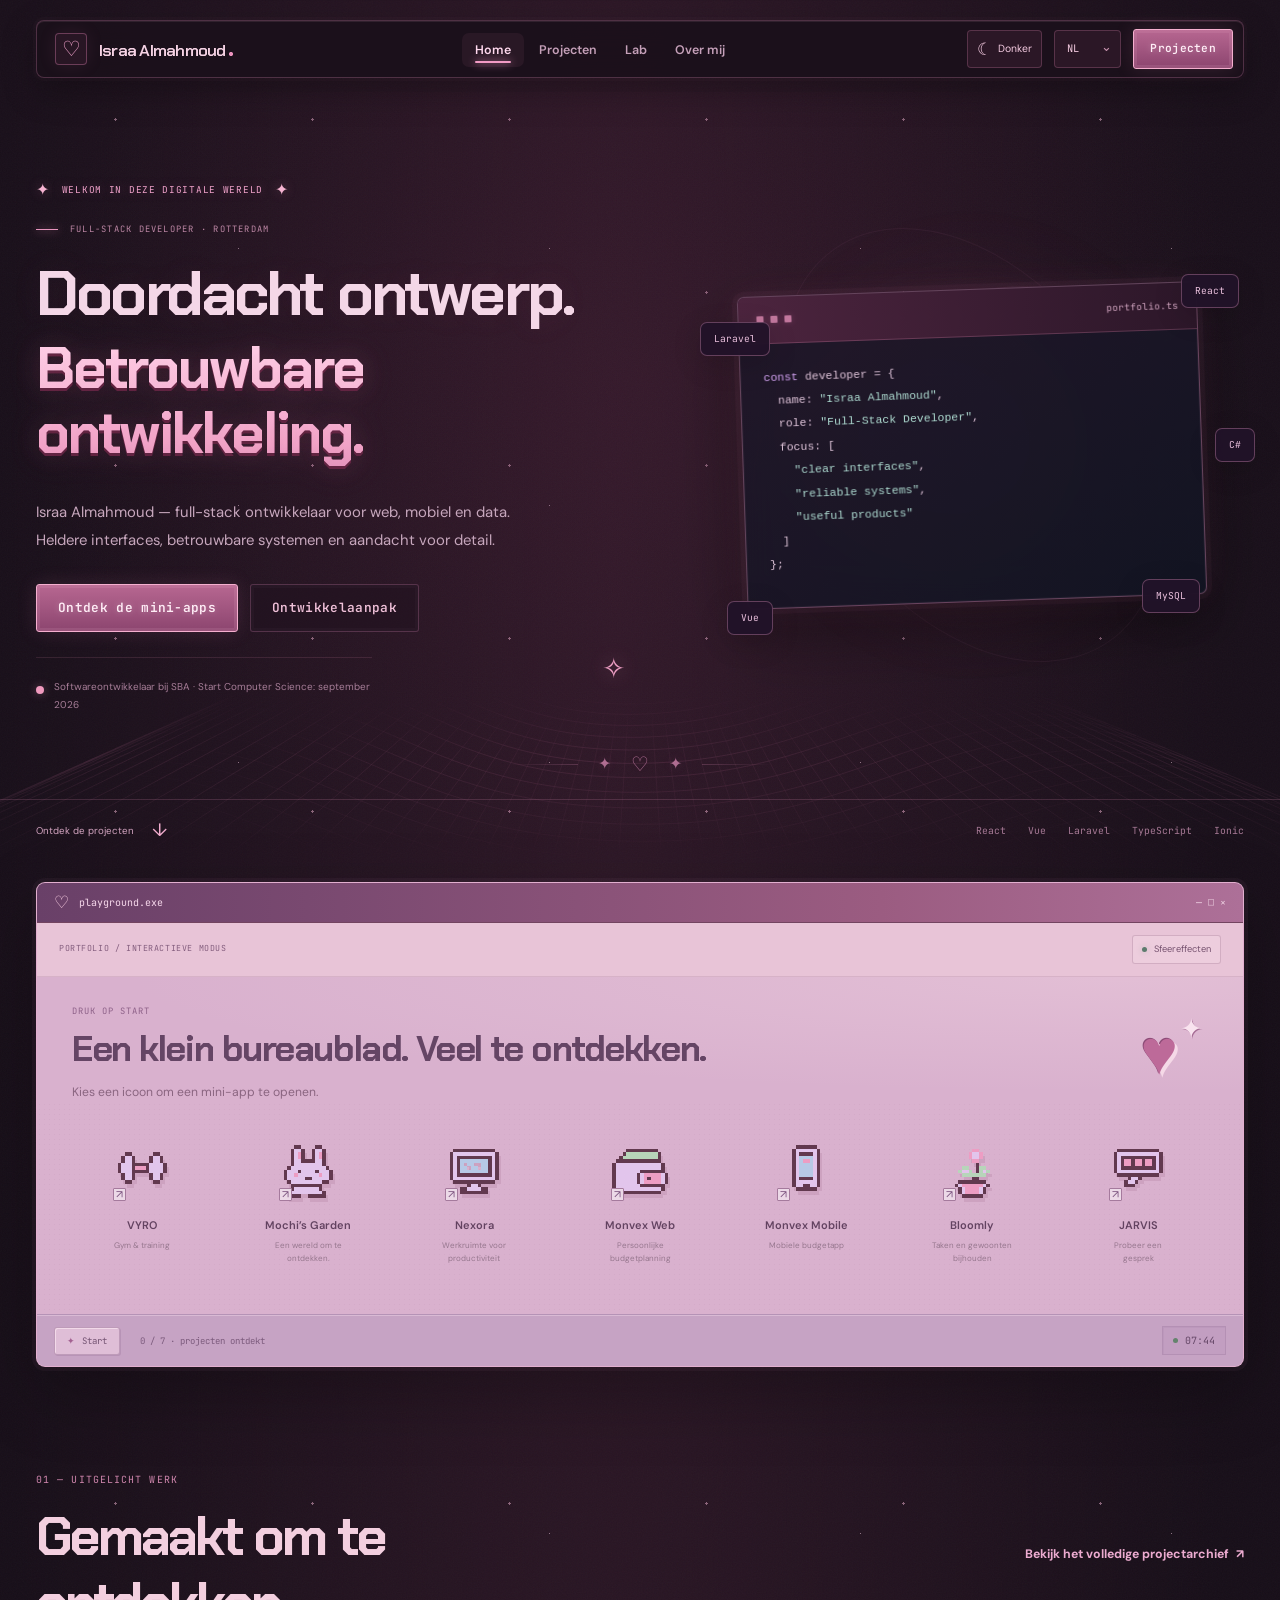
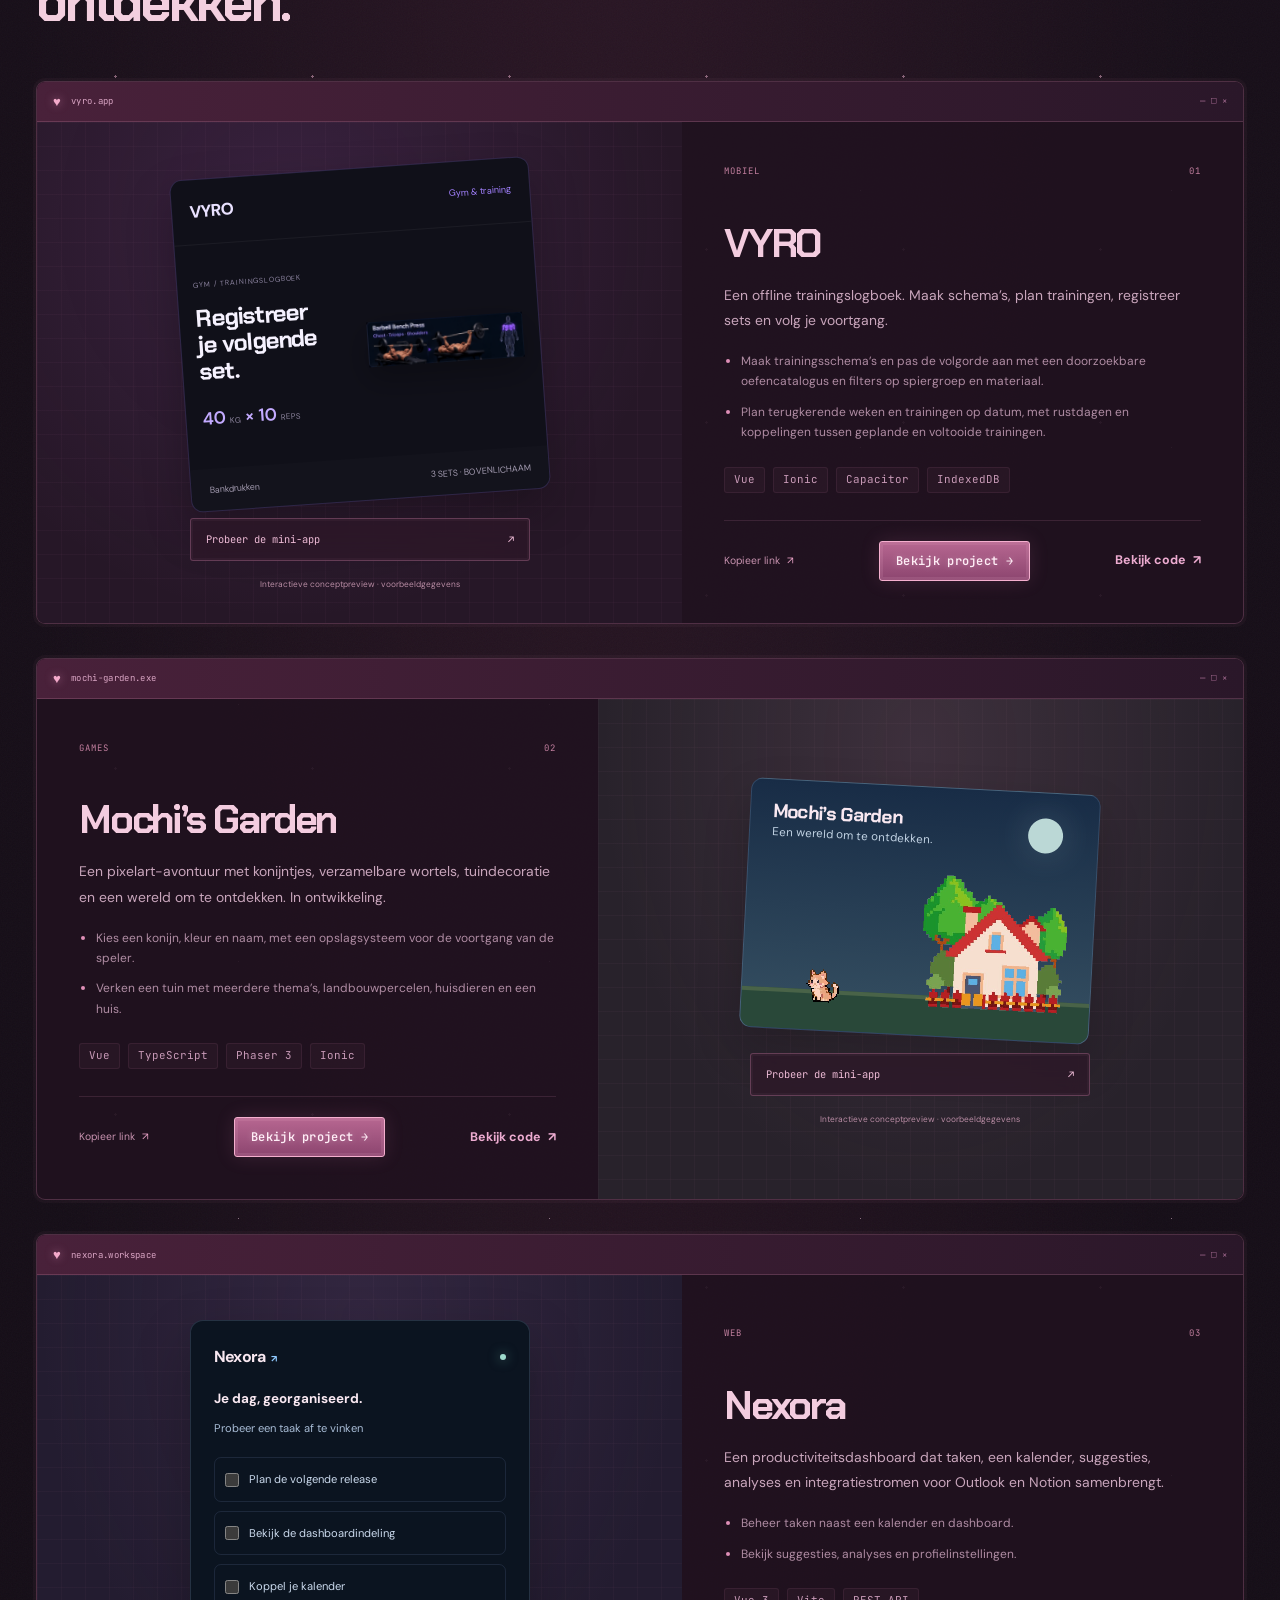
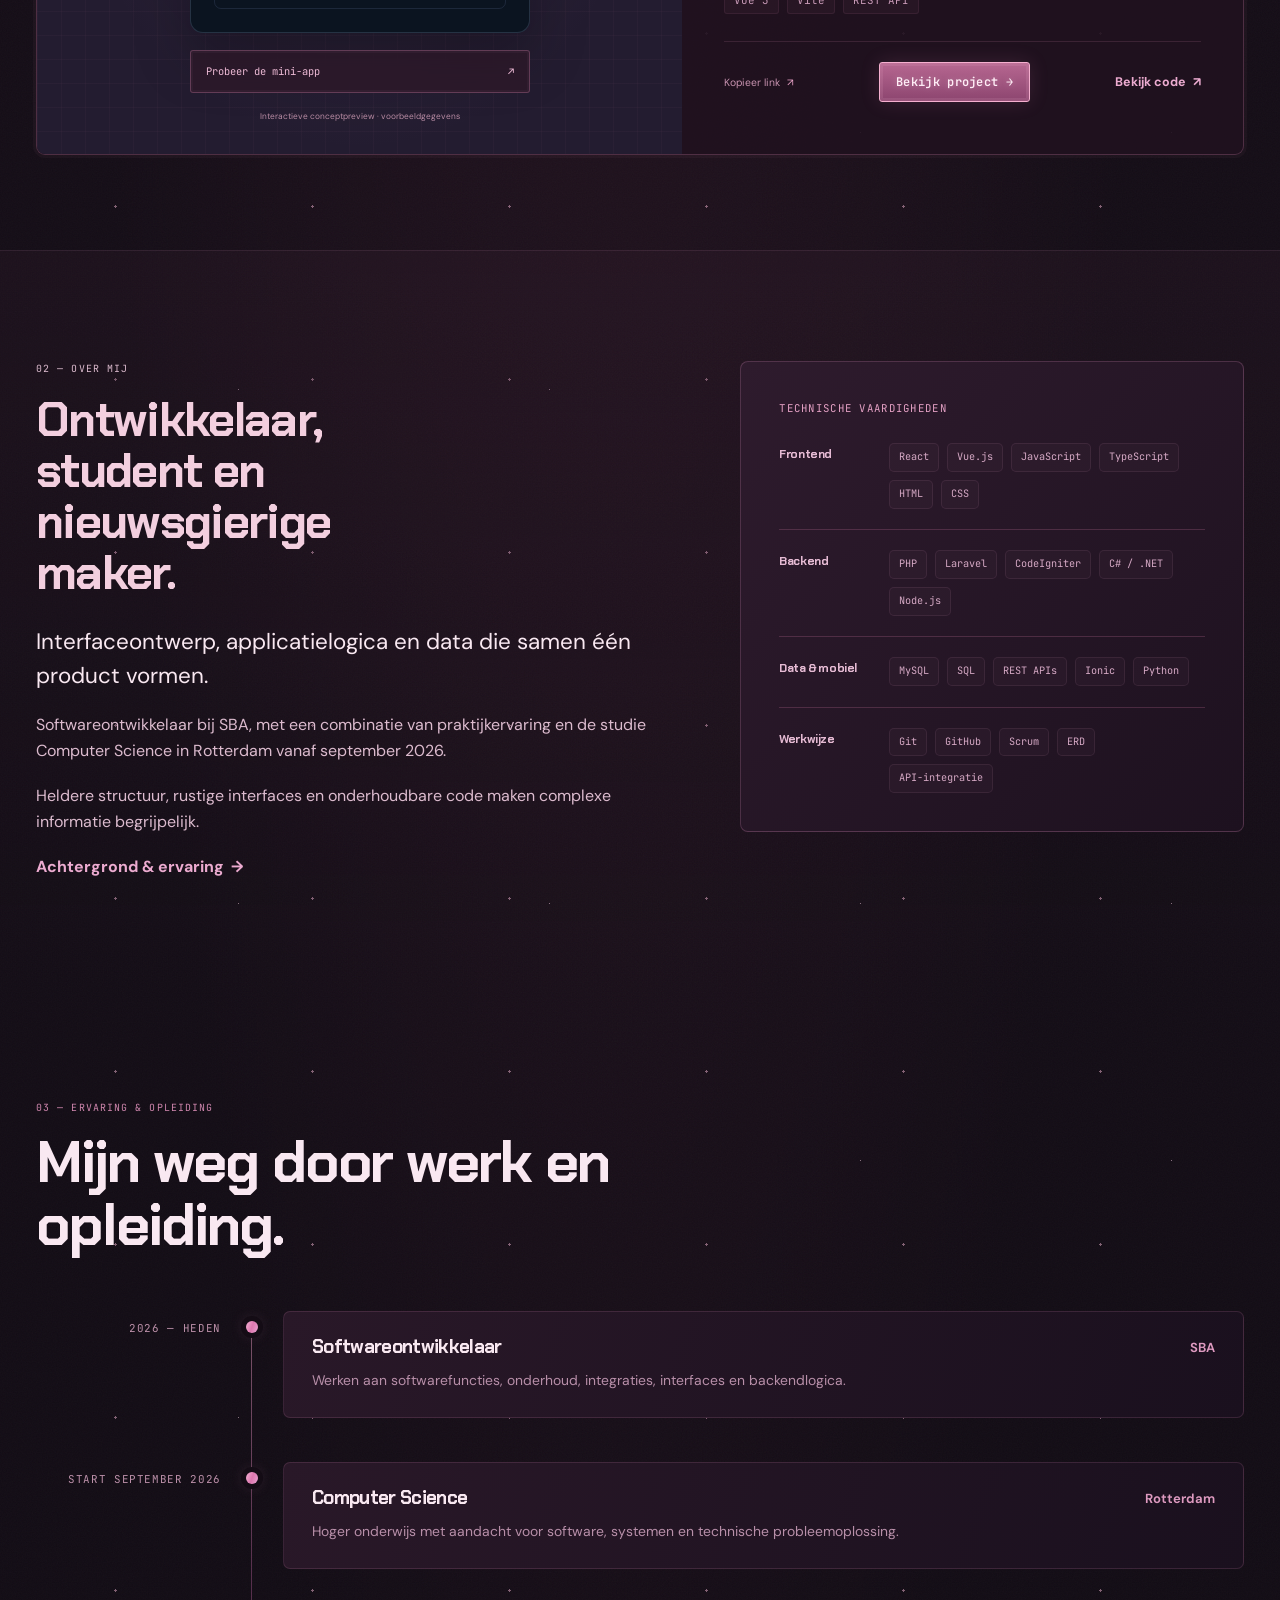
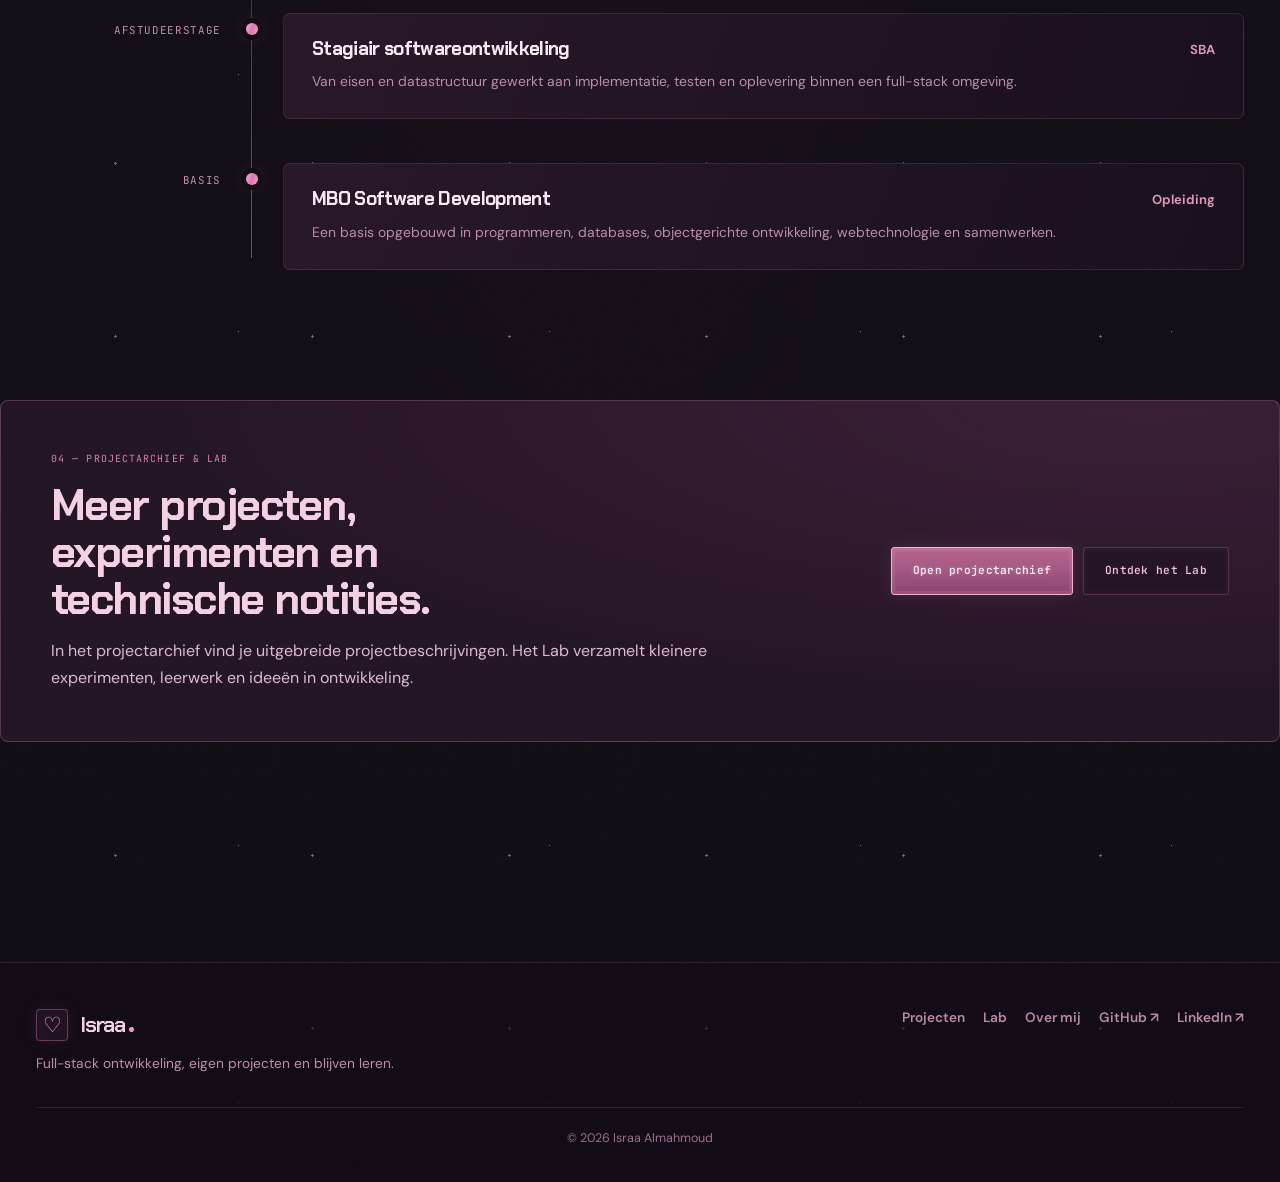
==== commit 54ff09da: "Add versioning to asset URLs and update README for publishing process - Implemented content versioni" ====
--- a/index.html
+++ b/index.html
@@ -10,10 +10,10 @@
   <link rel="preconnect" href="https://fonts.googleapis.com" />
   <link rel="preconnect" href="https://fonts.gstatic.com" crossorigin />
   <link href="https://fonts.googleapis.com/css2?family=Cormorant+Garamond:ital,wght@0,400;0,500;0,600;1,400;1,500&family=Chakra+Petch:wght@500;600;700&family=Noto+Sans+Arabic:wght@400;500;600;700&family=DM+Sans:wght@400;500;600;700&family=Manrope:wght@500;600;700;800&family=JetBrains+Mono:wght@400;500;600&display=swap" rel="stylesheet" />
-  <link rel="stylesheet" href="style.css" />
-  <link rel="stylesheet" href="polish.css" />
-  <link rel="stylesheet" href="cyber.css" />
-  <script src="theme.js"></script>
+  <link rel="stylesheet" href="style.css?v=3261c3c52447" />
+  <link rel="stylesheet" href="polish.css?v=b976f49e7ffd" />
+  <link rel="stylesheet" href="cyber.css?v=d1dc9a12f934" />
+  <script src="theme.js?v=0dfa90ec08f2"></script>
 </head>
 <body data-page="home">
   <div class="cyber-backdrop" aria-hidden="true"><div class="cyber-stars"></div><div class="cyber-landscape"></div></div>
@@ -272,14 +272,14 @@
     </div>
   </footer>
 
-  <script src="translations.js"></script>
-  <script src="mini-apps.js"></script>
-  <script src="localization.js"></script>
-  <script src="scripts.js"></script>
-  <script src="details.js"></script>
-  <script src="alive.js"></script>
-  <script src="window-controls.js"></script>
-  <script src="project-browser.js"></script>
-  <script src="sparkle.js"></script>
+  <script src="translations.js?v=bfaef0c5f89e"></script>
+  <script src="mini-apps.js?v=38bf8ae0e8cc"></script>
+  <script src="localization.js?v=b49e69d6710e"></script>
+  <script src="scripts.js?v=fb66c0094e19"></script>
+  <script src="details.js?v=261116596427"></script>
+  <script src="alive.js?v=84ef66915684"></script>
+  <script src="window-controls.js?v=ede0cc6ae04c"></script>
+  <script src="project-browser.js?v=9d08347e7aea"></script>
+  <script src="sparkle.js?v=fe2e71628b17"></script>
 </body>
 </html>
--- a/cyber.css
+++ b/cyber.css
@@ -40,6 +40,12 @@
 .desktop-nav a.active::after { background: #f29bc5; box-shadow: 0 0 9px #f29bc5; }
 .language-select select { color: #f5cbe1; background: #2b1726; border-color: #ec91bc3b; border-radius: 4px; }
 .language-select option { background: #241420; }
+.language-select { position: relative; display: inline-flex; align-items: center; flex-shrink: 0; }
+.language-select > .sr-only { position: absolute; width: 1px; height: 1px; padding: 0; margin: -1px; overflow: hidden; clip: rect(0, 0, 0, 0); clip-path: inset(50%); white-space: nowrap; border: 0; }
+.language-select select { appearance: none; min-width: 65px; max-width: none; height: 38px; padding: 7px 25px 7px 12px; line-height: 1.3; font-family: var(--font-mono); font-size: .65rem; text-align: start; }
+.language-select::after { content: '⌄'; position: absolute; inset-inline-end: 9px; top: 50%; transform: translateY(-60%); color: #c994b0; pointer-events: none; font-size: 13px; }
+html[dir=rtl] .language-select select { padding-inline: 12px 25px; font-family: var(--font-body); }
+@media (max-width: 400px) { .language-select select { min-width: 57px; height: 34px; padding-inline-start: 8px; font-size: .59rem; } }
 .theme-toggle { display: inline-flex; align-items: center; justify-content: center; gap: 6px; min-height: 38px; padding: 6px 9px; border: 1px solid #ec91bc3b; border-radius: 4px; background: #2b1726; color: #f5cbe1; cursor: pointer; font-size: .65rem; white-space: nowrap; }
 .theme-toggle:hover { border-color: #efacd0; }.theme-icon { font-size: 17px; line-height: 1; }
 @media (max-width: 1050px) { .theme-name { display: none; }.theme-toggle { min-width: 34px; padding-inline: 6px; } }
